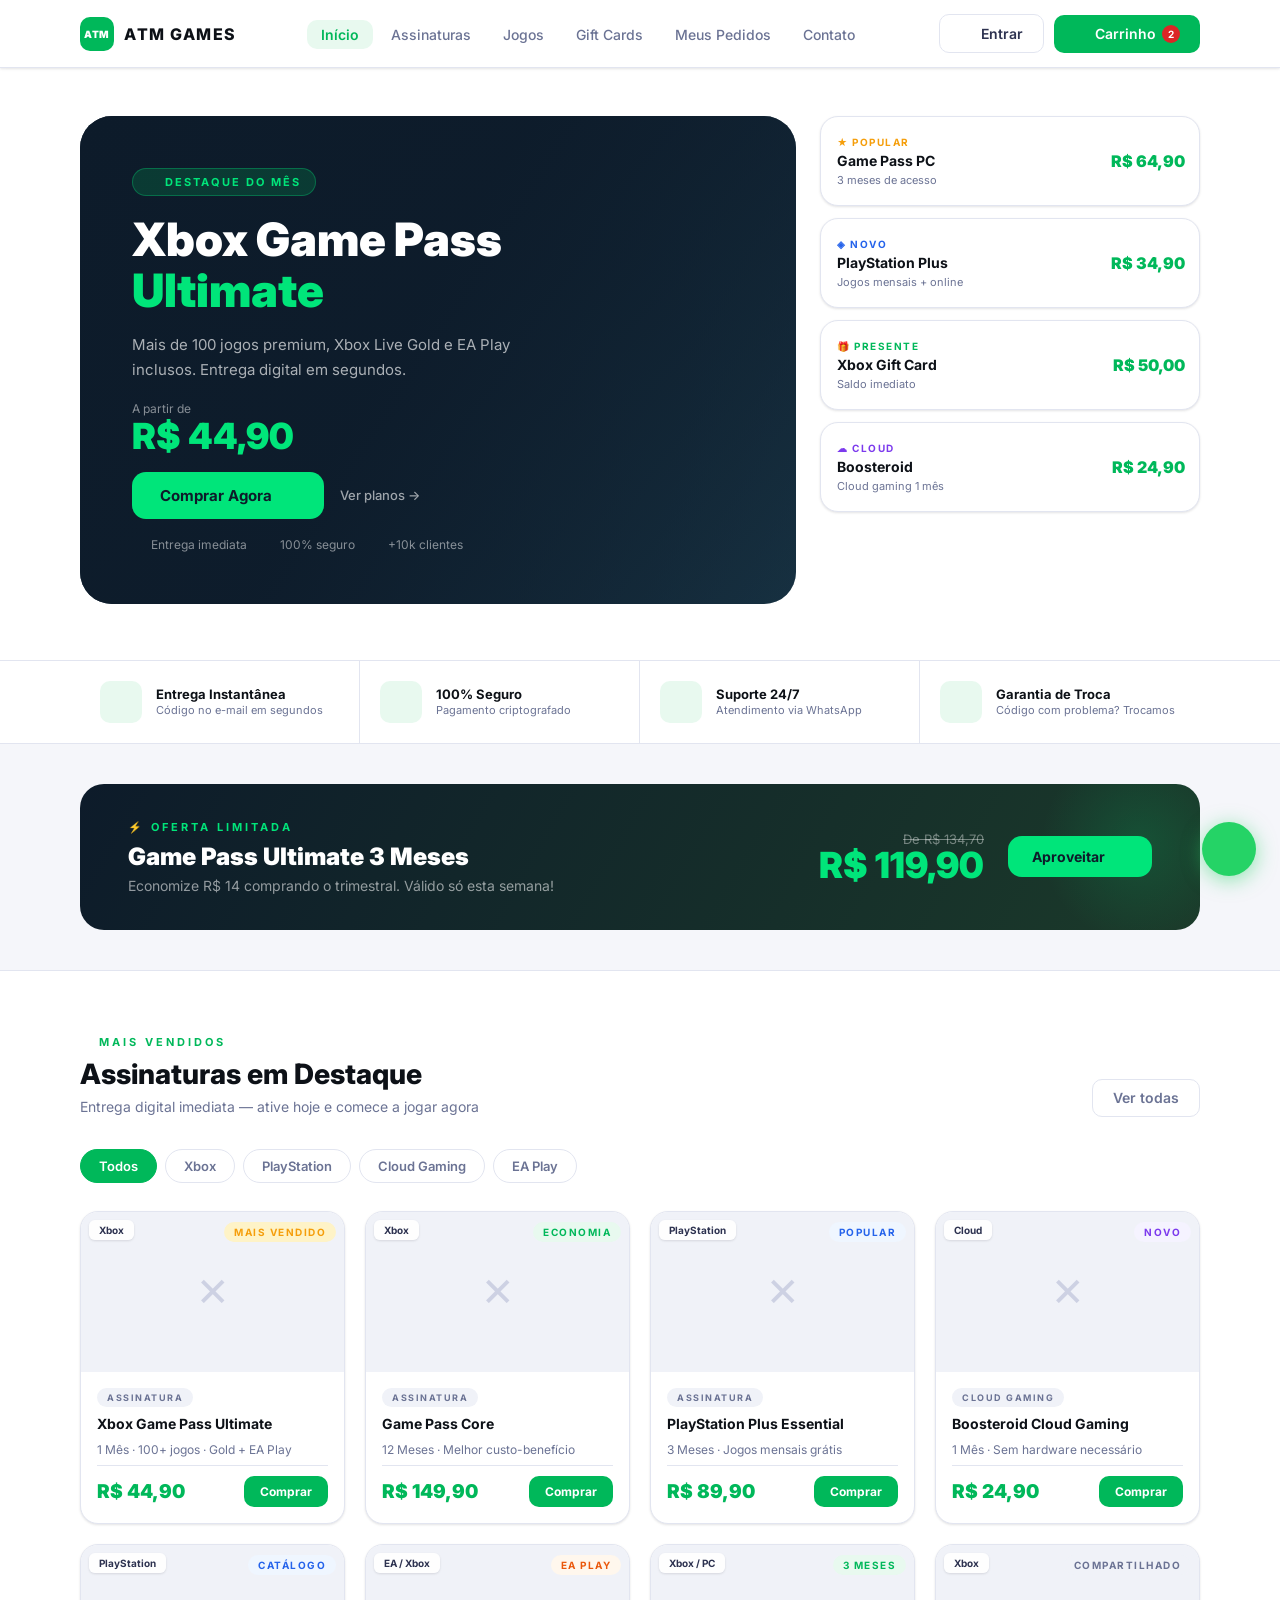
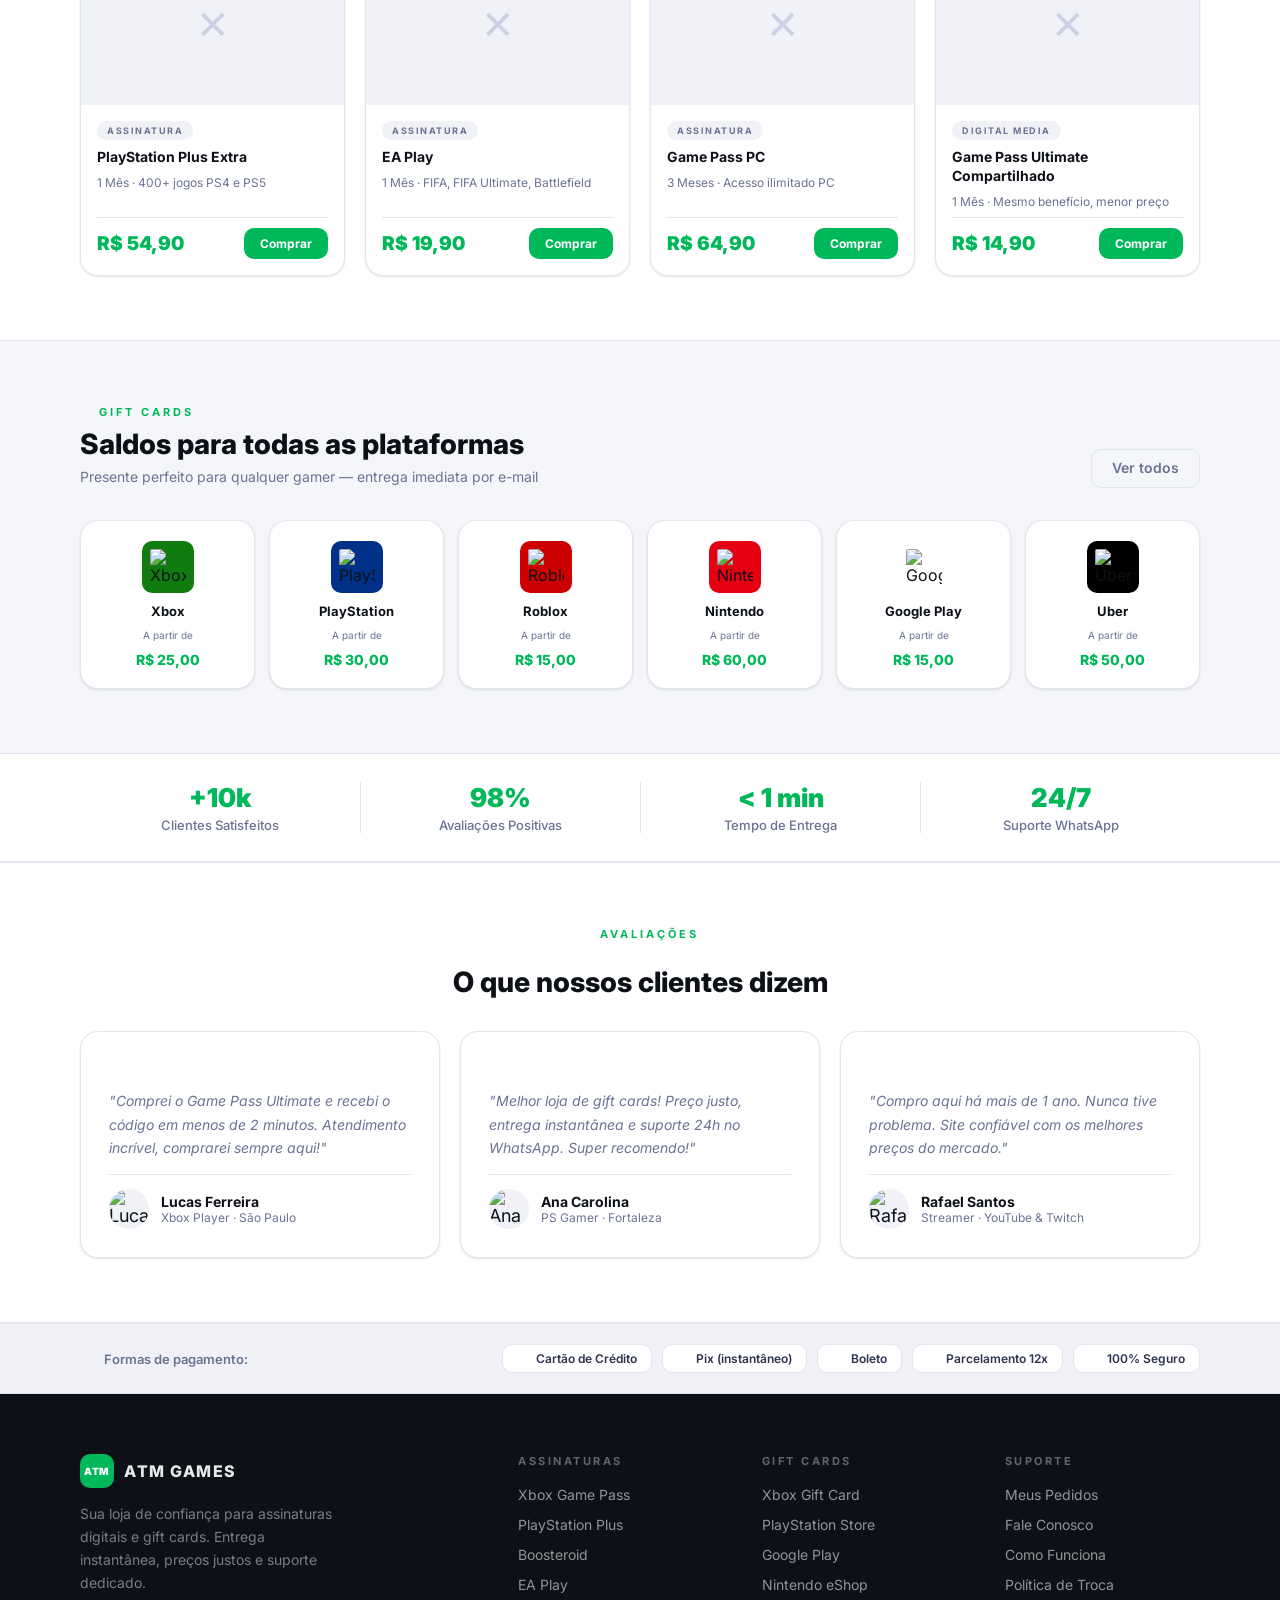
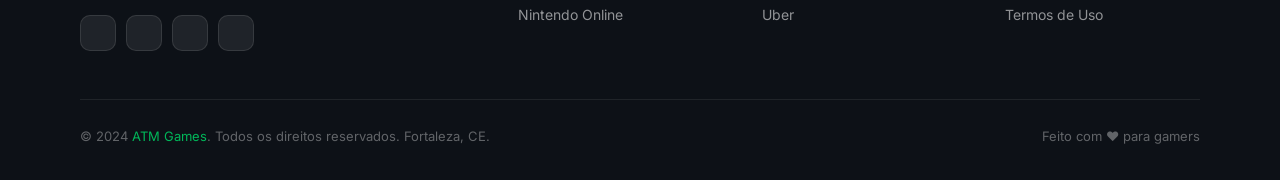
==== index.html @ 419d860f "Fix: corrige proporção dos 4 side-cards no hero (Game Pass, Xbox Gift, PS Plus, Boosteroid)" ====
<!DOCTYPE html>
<html lang="pt-BR">
<head>
  <meta charset="UTF-8" />
  <meta name="viewport" content="width=device-width, initial-scale=1.0" />
  <title>ATM Games — Assinaturas e Gift Cards Digitais</title>
  <link rel="preconnect" href="https://fonts.googleapis.com" />
  <link rel="preconnect" href="https://fonts.gstatic.com" crossorigin />
  <link href="https://fonts.googleapis.com/css2?family=Inter:wght@400;500;600;700;800;900&display=swap" rel="stylesheet" />
  <link rel="stylesheet" href="shared.css" />
  <style>
    /* ── HERO ── */
    .hero {
      display: grid;
      grid-template-columns: 1fr 380px;
      gap: 24px;
      padding: 48px 80px 56px;
      background: #fff;
      border-bottom: 1px solid var(--border);
    }
    .hero-main {
      background: linear-gradient(135deg, #0D1B2A 0%, #1B3A4B 100%);
      border-radius: var(--r-2xl);
      padding: 52px;
      display: flex;
      flex-direction: column;
      gap: 20px;
      position: relative;
      overflow: hidden;
      min-height: 380px;
    }
    .hero-main-img {
      position: absolute;
      inset: 0;
      width: 100%; height: 100%;
      object-fit: cover;
      opacity: 0.35;
      mix-blend-mode: luminosity;
    }
    .hero-main-overlay {
      position: absolute;
      inset: 0;
      background: linear-gradient(120deg, rgba(13,27,42,0.92) 45%, rgba(13,27,42,0.3) 100%);
    }
    .hero-main-content { position: relative; z-index: 1; display: flex; flex-direction: column; gap: 18px; }
    .hero-badge {
      display: inline-flex; align-items: center; gap: 6px;
      padding: 6px 14px; border-radius: 100px;
      font-size: 11px; font-weight: 700; letter-spacing: 2px;
      background: rgba(0,184,90,0.2); color: #00E57A; width: fit-content;
      border: 1px solid rgba(0,229,122,0.3);
    }
    .hero-title { font-size: 46px; font-weight: 900; line-height: 1.1; color: #fff; }
    .hero-title span { color: #00E57A; }
    .hero-sub { font-size: 15px; color: rgba(255,255,255,0.65); line-height: 1.65; max-width: 440px; }
    .hero-price-block small { display: block; font-size: 12px; color: rgba(255,255,255,0.5); margin-bottom: 2px; }
    .hero-price-block strong { font-size: 36px; font-weight: 900; color: #00E57A; line-height: 1; }
    .hero-cta-row { display: flex; align-items: center; gap: 16px; }
    .hero-cta {
      display: inline-flex; align-items: center; gap: 8px;
      padding: 14px 28px; border-radius: var(--r-md);
      background: #00E57A; color: #0D1B2A; font-size: 15px; font-weight: 700;
      border: none; cursor: pointer; transition: all .2s; font-family: 'Inter',sans-serif;
    }
    .hero-cta:hover { background: #00ffaa; transform: translateY(-1px); box-shadow: 0 8px 24px rgba(0,229,122,0.4); }
    .hero-trust { display: flex; align-items: center; gap: 14px; }
    .hero-trust-item { display: flex; align-items: center; gap: 6px; font-size: 12px; color: rgba(255,255,255,.5); }
    .hero-trust-item svg { color: rgba(255,255,255,.4); }

    /* ── HERO SIDE ── */
    .hero-side { display: flex; flex-direction: column; gap: 12px; justify-content: flex-start; align-self: start; }
    .side-card {
      background: var(--surface);
      border: 1px solid var(--border);
      border-radius: var(--r-lg);
      padding: 0;
      overflow: hidden;
      display: flex;
      transition: all .22s;
      cursor: pointer;
      box-shadow: var(--shadow-sm);
      height: 80px;
    }
    .side-card:hover { border-color: var(--green); box-shadow: var(--shadow-md); transform: translateX(3px); }
    .side-card-img { width: 80px; height: 80px; object-fit: cover; flex-shrink: 0; }
    .side-card-body { padding: 14px 16px; display: flex; flex-direction: column; justify-content: center; gap: 4px; flex: 1; }
    .side-card-tag { font-size: 10px; font-weight: 700; letter-spacing: 1.5px; }
    .side-card-name { font-size: 14px; font-weight: 700; color: var(--ink); }
    .side-card-sub { font-size: 11px; color: var(--muted); }
    .side-card-price { font-size: 16px; font-weight: 900; color: var(--green); padding: 14px; display: flex; align-items: center; }

    /* ── SECTION DIVIDER ── */
    .section-divider {
      height: 1px; background: var(--border); margin: 0 80px;
    }

    /* ── FEATURES STRIP ── */
    .features-strip {
      background: var(--surface);
      border-bottom: 1px solid var(--border);
      padding: 0 80px;
      display: grid;
      grid-template-columns: repeat(4, 1fr);
    }
    .feature-item {
      display: flex; align-items: center; gap: 14px;
      padding: 20px 20px;
      border-right: 1px solid var(--border);
    }
    .feature-item:last-child { border-right: none; }
    .feature-icon-box {
      width: 42px; height: 42px; border-radius: var(--r-sm);
      background: var(--green-light); display: flex; align-items: center; justify-content: center;
      color: var(--green); flex-shrink: 0;
    }
    .feature-label { font-size: 13px; font-weight: 700; color: var(--ink); }
    .feature-sub { font-size: 11px; color: var(--muted); margin-top: 1px; }

    /* ── PROMO BANNER ── */
    .promo-banner {
      margin: 0 80px;
      border-radius: var(--r-xl);
      background: linear-gradient(120deg, #0D1B2A 0%, #1B3A2A 100%);
      padding: 36px 48px;
      display: flex; align-items: center; justify-content: space-between; gap: 32px;
      overflow: hidden; position: relative;
    }
    .promo-banner::before {
      content: ''; position: absolute; right: -40px; top: -40px;
      width: 200px; height: 200px; border-radius: 50%;
      background: radial-gradient(circle, rgba(0,229,122,0.15), transparent 70%);
    }
    .promo-content { position: relative; }
    .promo-tag { font-size: 11px; font-weight: 700; letter-spacing: 3px; color: #00E57A; margin-bottom: 8px; }
    .promo-title { font-size: 24px; font-weight: 900; color: #fff; margin-bottom: 6px; }
    .promo-sub { font-size: 14px; color: rgba(255,255,255,.55); }
    .promo-cta {
      display: inline-flex; align-items: center; gap: 8px;
      padding: 12px 24px; background: #00E57A; color: #0D1B2A;
      border-radius: var(--r-md); font-size: 14px; font-weight: 700;
      border: none; cursor: pointer; transition: all .2s; white-space: nowrap;
      font-family: 'Inter', sans-serif; position: relative;
    }
    .promo-cta:hover { background: #00ffaa; transform: translateY(-1px); }

    /* ── TESTIMONIALS ── */
    .testimonials-grid { display: grid; grid-template-columns: repeat(3, 1fr); gap: 20px; }
    .testimonial-card {
      background: var(--surface); border: 1px solid var(--border); border-radius: var(--r-lg);
      padding: 28px; box-shadow: var(--shadow-sm); display: flex; flex-direction: column; gap: 14px;
    }
    .testimonial-stars { display: flex; gap: 3px; color: var(--yellow); }
    .testimonial-text { font-size: 14px; color: var(--muted); line-height: 1.7; font-style: italic; flex: 1; }
    .testimonial-author { display: flex; align-items: center; gap: 12px; padding-top: 14px; border-top: 1px solid var(--border); }
    .author-avatar { width: 40px; height: 40px; border-radius: 50%; object-fit: cover; flex-shrink: 0; background: var(--surface-2); display:flex;align-items:center;justify-content:center;font-size:18px; }
    .author-name { font-size: 14px; font-weight: 700; color: var(--ink); }
    .author-role { font-size: 12px; color: var(--muted); }

    /* ── GIFT GRID ── */
    .gift-grid { display: grid; grid-template-columns: repeat(6, 1fr); gap: 14px; }
    .gift-card {
      background: var(--surface); border: 1px solid var(--border); border-radius: var(--r-lg);
      padding: 20px 12px; display: flex; flex-direction: column; align-items: center; gap: 10px;
      cursor: pointer; transition: all .22s; text-align: center; box-shadow: var(--shadow-sm);
    }
    .gift-card:hover { border-color: var(--green); transform: translateY(-3px); box-shadow: var(--shadow-md); }
    .gift-icon { width: 52px; height: 52px; border-radius: var(--r-md); object-fit: cover; }
    .gift-name { font-size: 13px; font-weight: 700; color: var(--ink); }
    .gift-from { font-size: 10px; color: var(--muted); }
    .gift-price { font-size: 14px; font-weight: 800; color: var(--green); }

    /* ── PAYMENT BAR ── */
    .payment-bar {
      background: var(--surface-2); border-top: 1px solid var(--border); border-bottom: 1px solid var(--border);
      padding: 20px 80px; display: flex; align-items: center; justify-content: space-between; gap: 24px;
    }
    .payment-label { font-size: 13px; font-weight: 600; color: var(--muted); white-space: nowrap; display:flex;align-items:center;gap:8px; }
    .payment-icons { display: flex; align-items: center; gap: 10px; flex-wrap: wrap; }
    .payment-chip {
      display: flex; align-items: center; gap: 6px;
      padding: 6px 14px; background: var(--surface); border: 1px solid var(--border);
      border-radius: var(--r-sm); font-size: 12px; font-weight: 600; color: var(--ink-2);
    }

    /* Promo section wrapper */
    .promo-section { padding: 40px 0; }

    @media (max-width:1200px) {
      .hero { grid-template-columns: 1fr; padding: 40px; }
      .hero-side { flex-direction: row; flex-wrap: wrap; }
      .side-card { flex: 1 1 calc(50% - 7px); height: 80px; }
      .features-strip { padding: 0 40px; grid-template-columns: repeat(2,1fr); }
      .promo-banner { margin: 0 40px; }
      .gift-grid { grid-template-columns: repeat(3,1fr); }
      .testimonials-grid { grid-template-columns: 1fr; }
      .payment-bar { padding: 16px 40px; flex-direction: column; align-items: flex-start; }
      .promo-section { padding: 32px 0; }
    }
    @media (max-width:900px) {
      .gift-grid { grid-template-columns: repeat(3,1fr); }
    }

    @media (max-width: 900px) {
      .hero { grid-template-columns: 1fr; padding: 24px 24px 32px; gap: 16px; }
      .hero-main { min-height: 260px; padding: 32px; }
      .hero-title { font-size: 32px; }
      .hero-sub { font-size: 14px; }
      .hero-price-block strong { font-size: 28px; }
      .hero-cta { padding: 12px 22px; font-size: 14px; }
      .hero-side { flex-direction: column; }
      .features-strip { grid-template-columns: 1fr 1fr; padding: 0 24px; }
      .feature-item { padding: 16px 12px; gap: 10px; border-right: none; border-bottom: 1px solid var(--border); }
      .feature-item:nth-child(odd) { border-right: 1px solid var(--border); }
      .feature-item:nth-last-child(-n+2) { border-bottom: none; }
      .promo-banner { margin: 0 24px; padding: 24px; flex-direction: column; gap: 16px; text-align: center; }
      .promo-title { font-size: 18px; }
      .gift-grid { grid-template-columns: repeat(3, 1fr); }
      .testimonials-grid { grid-template-columns: 1fr; }
      .payment-bar { padding: 16px 24px; flex-direction: column; align-items: flex-start; gap: 12px; }
      .payment-icons { flex-wrap: wrap; gap: 8px; }
      .promo-section { padding: 24px 0; }
    }
    @media (max-width: 600px) {
      .hero { padding: 16px 16px 24px; }
      .hero-main { padding: 24px; min-height: 220px; }
      .hero-title { font-size: 26px; }
      .hero-cta-row { flex-direction: column; align-items: flex-start; gap: 10px; }
      .hero-trust { flex-wrap: wrap; gap: 8px; }
      .features-strip { grid-template-columns: 1fr 1fr; padding: 0 16px; }
      .promo-banner { margin: 0 16px; padding: 20px 16px; flex-direction: column; gap: 12px; }
      .promo-title { font-size: 16px; }
      .promo-banner > div:last-child { display: flex; align-items: center; justify-content: space-between; width: 100%; }
      .gift-grid { grid-template-columns: repeat(2, 1fr); gap: 10px; }
      .gift-card { padding: 14px 8px; }
      .gift-name { font-size: 11px; }
      .payment-bar { padding: 14px 16px; }
      .promo-section { padding: 16px 0; }
      .testimonial-card { padding: 20px; }
    }
  </style>
</head>
<body>

<!-- ── NAVBAR ── -->
<nav class="navbar">
  <a href="index.html" class="nav-logo">
    <div class="nav-logo-mark">ATM</div>
    <span class="nav-logo-text">ATM GAMES</span>
  </a>
  <ul class="nav-links">
    <li><a href="index.html" class="nav-active">Início</a></li>
    <li><a href="assinaturas.html">Assinaturas</a></li>
    <li><a href="jogos.html">Jogos</a></li>
    <li><a href="gift-cards.html">Gift Cards</a></li>
    <li><a href="meus-pedidos.html">Meus Pedidos</a></li>
    <li><a href="contato.html">Contato</a></li>
  </ul>
  <div class="nav-actions">
    <button class="btn btn-ghost" style="gap:6px;">
      <i data-lucide="user" style="width:15px;height:15px;"></i> Entrar
    </button>
    <button class="btn btn-primary" style="gap:6px;">
      <i data-lucide="shopping-cart" style="width:15px;height:15px;"></i> Carrinho
      <span class="nav-cart-count">2</span>
    </button>
  
  <button class="nav-hamburger" id="navHamburger" aria-label="Menu">
    <span></span><span></span><span></span>
  </button>
</div>

<div class="nav-mobile" id="navMobile">
  <a href="index.html" class="nav-active">Início</a>
  <a href="assinaturas.html">Assinaturas</a>
  <a href="jogos.html">Jogos</a>
  <a href="gift-cards.html">Gift Cards</a>
  <a href="meus-pedidos.html">Meus Pedidos</a>
  <a href="contato.html">Contato</a>
<div class="nav-mobile-divider"></div>
  <div class="nav-mobile-actions">
    <button class="btn btn-ghost">Entrar</button>
    <button class="btn btn-primary">🛒 Carrinho</button>
  </div>
</div>
</nav>

<!-- ── HERO ── -->
<section class="hero">
  <div class="hero-main">
    <img class="hero-main-img" src="" alt="Gaming" />
    <div class="hero-main-overlay"></div>
    <div class="hero-main-content">
      <span class="hero-badge">
        <i data-lucide="zap" style="width:12px;height:12px;"></i> DESTAQUE DO MÊS
      </span>
      <h1 class="hero-title">Xbox Game Pass<br><span>Ultimate</span></h1>
      <p class="hero-sub">Mais de 100 jogos premium, Xbox Live Gold e EA Play inclusos. Entrega digital em segundos.</p>
      <div class="hero-price-block">
        <small>A partir de</small>
        <strong>R$ 44,90</strong>
      </div>
      <div class="hero-cta-row">
        <button class="hero-cta">
          Comprar Agora <i data-lucide="arrow-right" style="width:16px;height:16px;"></i>
        </button>
        <a href="assinaturas.html" style="color:rgba(255,255,255,.6);font-size:13px;font-weight:500;">Ver planos →</a>
      </div>
      <div class="hero-trust">
        <div class="hero-trust-item">
          <i data-lucide="zap" style="width:13px;height:13px;"></i> Entrega imediata
        </div>
        <div class="hero-trust-item">
          <i data-lucide="shield-check" style="width:13px;height:13px;"></i> 100% seguro
        </div>
        <div class="hero-trust-item">
          <i data-lucide="star" style="width:13px;height:13px;"></i> +10k clientes
        </div>
      </div>
    </div>
  </div>

  <div class="hero-side">
    <a href="assinaturas.html" class="side-card">
      <img class="side-card-img" src="" alt="Game Pass PC" />
      <div class="side-card-body">
        <span class="side-card-tag" style="color:var(--yellow);">★ POPULAR</span>
        <p class="side-card-name">Game Pass PC</p>
        <p class="side-card-sub">3 meses de acesso</p>
      </div>
      <span class="side-card-price">R$ 64,90</span>
    </a>
    <a href="assinaturas.html" class="side-card">
      <img class="side-card-img" src="" alt="PlayStation Plus" />
      <div class="side-card-body">
        <span class="side-card-tag" style="color:var(--blue);">◈ NOVO</span>
        <p class="side-card-name">PlayStation Plus</p>
        <p class="side-card-sub">Jogos mensais + online</p>
      </div>
      <span class="side-card-price">R$ 34,90</span>
    </a>
    <a href="gift-cards.html" class="side-card">
      <img class="side-card-img" src="" alt="Xbox Gift Card" />
      <div class="side-card-body">
        <span class="side-card-tag" style="color:var(--green);">🎁 PRESENTE</span>
        <p class="side-card-name">Xbox Gift Card</p>
        <p class="side-card-sub">Saldo imediato</p>
      </div>
      <span class="side-card-price">R$ 50,00</span>
    </a>
    <a href="assinaturas.html" class="side-card">
      <img class="side-card-img" src="" alt="Boosteroid" />
      <div class="side-card-body">
        <span class="side-card-tag" style="color:var(--purple);">☁ CLOUD</span>
        <p class="side-card-name">Boosteroid</p>
        <p class="side-card-sub">Cloud gaming 1 mês</p>
      </div>
      <span class="side-card-price">R$ 24,90</span>
    </a>
  </div>
</section>

<!-- ── FEATURES STRIP ── -->
<div class="features-strip">
  <div class="feature-item">
    <div class="feature-icon-box"><i data-lucide="zap" style="width:20px;height:20px;"></i></div>
    <div><p class="feature-label">Entrega Instantânea</p><p class="feature-sub">Código no e-mail em segundos</p></div>
  </div>
  <div class="feature-item">
    <div class="feature-icon-box"><i data-lucide="shield-check" style="width:20px;height:20px;"></i></div>
    <div><p class="feature-label">100% Seguro</p><p class="feature-sub">Pagamento criptografado</p></div>
  </div>
  <div class="feature-item">
    <div class="feature-icon-box"><i data-lucide="headphones" style="width:20px;height:20px;"></i></div>
    <div><p class="feature-label">Suporte 24/7</p><p class="feature-sub">Atendimento via WhatsApp</p></div>
  </div>
  <div class="feature-item">
    <div class="feature-icon-box"><i data-lucide="refresh-ccw" style="width:20px;height:20px;"></i></div>
    <div><p class="feature-label">Garantia de Troca</p><p class="feature-sub">Código com problema? Trocamos</p></div>
  </div>
</div>

<!-- ── PROMO BANNER ── -->
<section class="promo-section">
  <div class="promo-banner">
    <div class="promo-content">
      <p class="promo-tag">⚡ OFERTA LIMITADA</p>
      <h2 class="promo-title">Game Pass Ultimate 3 Meses</h2>
      <p class="promo-sub">Economize R$ 14 comprando o trimestral. Válido só esta semana!</p>
    </div>
    <div style="display:flex;align-items:center;gap:24px;position:relative;">
      <div style="text-align:right;">
        <p style="font-size:13px;color:rgba(255,255,255,.4);text-decoration:line-through;">De R$ 134,70</p>
        <p style="font-size:36px;font-weight:900;color:#00E57A;line-height:1;">R$ 119,90</p>
      </div>
      <button class="promo-cta">
        Aproveitar <i data-lucide="arrow-right" style="width:15px;height:15px;"></i>
      </button>
    </div>
  </div>
</section>

<!-- ── ASSINATURAS ── -->
<section class="section section-alt" id="assinaturas">
  <div class="section-header">
    <div>
      <p class="section-eyebrow"><i data-lucide="flame" style="width:13px;height:13px;"></i> MAIS VENDIDOS</p>
      <h2 class="section-title">Assinaturas em Destaque</h2>
      <p class="section-sub">Entrega digital imediata — ative hoje e comece a jogar agora</p>
    </div>
    <a href="assinaturas.html"><button class="btn-outline">Ver todas <i data-lucide="arrow-right" style="width:13px;height:13px;vertical-align:middle;"></i></button></a>
  </div>

  <div class="filter-pills">
    <button class="pill pill-active">Todos</button>
    <button class="pill pill-inactive">Xbox</button>
    <button class="pill pill-inactive">PlayStation</button>
    <button class="pill pill-inactive">Cloud Gaming</button>
    <button class="pill pill-inactive">EA Play</button>
  </div>

  <div class="product-grid">
    <div class="product-card">
      <div class="product-image">
        <img src="" alt="Xbox Game Pass Ultimate" />
        <span class="product-platform-badge">Xbox</span>
        <span class="product-tag-top"><span class="badge badge-yellow">MAIS VENDIDO</span></span>
      </div>
      <div class="product-body">
        <span class="badge badge-gray" style="font-size:9px;">ASSINATURA</span>
        <p class="product-name">Xbox Game Pass Ultimate</p>
        <p class="product-sub">1 Mês · 100+ jogos · Gold + EA Play</p>
        <div class="product-buy-row">
          <span class="product-price">R$ 44,90</span>
          <button class="buy-btn">Comprar</button>
        </div>
      </div>
    </div>

    <div class="product-card">
      <div class="product-image">
        <img src="" alt="Game Pass Core" />
        <span class="product-platform-badge">Xbox</span>
        <span class="product-tag-top"><span class="badge badge-green">ECONOMIA</span></span>
      </div>
      <div class="product-body">
        <span class="badge badge-gray" style="font-size:9px;">ASSINATURA</span>
        <p class="product-name">Game Pass Core</p>
        <p class="product-sub">12 Meses · Melhor custo-benefício</p>
        <div class="product-buy-row">
          <span class="product-price">R$ 149,90</span>
          <button class="buy-btn">Comprar</button>
        </div>
      </div>
    </div>

    <div class="product-card">
      <div class="product-image">
        <img src="" alt="PlayStation Plus Essential" />
        <span class="product-platform-badge">PlayStation</span>
        <span class="product-tag-top"><span class="badge badge-blue">POPULAR</span></span>
      </div>
      <div class="product-body">
        <span class="badge badge-gray" style="font-size:9px;">ASSINATURA</span>
        <p class="product-name">PlayStation Plus Essential</p>
        <p class="product-sub">3 Meses · Jogos mensais grátis</p>
        <div class="product-buy-row">
          <span class="product-price">R$ 89,90</span>
          <button class="buy-btn">Comprar</button>
        </div>
      </div>
    </div>

    <div class="product-card">
      <div class="product-image">
        <img src="" alt="Boosteroid" />
        <span class="product-platform-badge">Cloud</span>
        <span class="product-tag-top"><span class="badge badge-purple">NOVO</span></span>
      </div>
      <div class="product-body">
        <span class="badge badge-gray" style="font-size:9px;">CLOUD GAMING</span>
        <p class="product-name">Boosteroid Cloud Gaming</p>
        <p class="product-sub">1 Mês · Sem hardware necessário</p>
        <div class="product-buy-row">
          <span class="product-price">R$ 24,90</span>
          <button class="buy-btn">Comprar</button>
        </div>
      </div>
    </div>

    <div class="product-card">
      <div class="product-image">
        <img src="" alt="PlayStation Plus Extra" />
        <span class="product-platform-badge">PlayStation</span>
        <span class="product-tag-top"><span class="badge badge-blue">CATÁLOGO</span></span>
      </div>
      <div class="product-body">
        <span class="badge badge-gray" style="font-size:9px;">ASSINATURA</span>
        <p class="product-name">PlayStation Plus Extra</p>
        <p class="product-sub">1 Mês · 400+ jogos PS4 e PS5</p>
        <div class="product-buy-row">
          <span class="product-price">R$ 54,90</span>
          <button class="buy-btn">Comprar</button>
        </div>
      </div>
    </div>

    <div class="product-card">
      <div class="product-image">
        <img src="" alt="EA Play" />
        <span class="product-platform-badge">EA / Xbox</span>
        <span class="product-tag-top"><span class="badge badge-orange">EA PLAY</span></span>
      </div>
      <div class="product-body">
        <span class="badge badge-gray" style="font-size:9px;">ASSINATURA</span>
        <p class="product-name">EA Play</p>
        <p class="product-sub">1 Mês · FIFA, FIFA Ultimate, Battlefield</p>
        <div class="product-buy-row">
          <span class="product-price">R$ 19,90</span>
          <button class="buy-btn">Comprar</button>
        </div>
      </div>
    </div>

    <div class="product-card">
      <div class="product-image">
        <img src="" alt="Game Pass PC 3 Meses" />
        <span class="product-platform-badge">Xbox / PC</span>
        <span class="product-tag-top"><span class="badge badge-green">3 MESES</span></span>
      </div>
      <div class="product-body">
        <span class="badge badge-gray" style="font-size:9px;">ASSINATURA</span>
        <p class="product-name">Game Pass PC</p>
        <p class="product-sub">3 Meses · Acesso ilimitado PC</p>
        <div class="product-buy-row">
          <span class="product-price">R$ 64,90</span>
          <button class="buy-btn">Comprar</button>
        </div>
      </div>
    </div>

    <div class="product-card">
      <div class="product-image">
        <img src="" alt="Game Pass Compartilhado" />
        <span class="product-platform-badge">Xbox</span>
        <span class="product-tag-top"><span class="badge badge-gray">COMPARTILHADO</span></span>
      </div>
      <div class="product-body">
        <span class="badge badge-gray" style="font-size:9px;">DIGITAL MEDIA</span>
        <p class="product-name">Game Pass Ultimate Compartilhado</p>
        <p class="product-sub">1 Mês · Mesmo benefício, menor preço</p>
        <div class="product-buy-row">
          <span class="product-price">R$ 14,90</span>
          <button class="buy-btn">Comprar</button>
        </div>
      </div>
    </div>
  </div>
</section>

<!-- ── GIFT CARDS ── -->
<section class="section" id="gift-cards">
  <div class="section-header">
    <div>
      <p class="section-eyebrow"><i data-lucide="gift" style="width:13px;height:13px;"></i> GIFT CARDS</p>
      <h2 class="section-title">Saldos para todas as plataformas</h2>
      <p class="section-sub">Presente perfeito para qualquer gamer — entrega imediata por e-mail</p>
    </div>
    <a href="gift-cards.html"><button class="btn-outline">Ver todos <i data-lucide="arrow-right" style="width:13px;height:13px;vertical-align:middle;"></i></button></a>
  </div>

  <div class="gift-grid">
    <a href="gift-cards.html" class="gift-card">
      <img class="gift-icon" src="" alt="Xbox" style="background:#107c10;padding:8px;border-radius:10px;" />
      <span class="gift-name">Xbox</span>
      <span class="gift-from">A partir de</span>
      <span class="gift-price">R$ 25,00</span>
    </a>
    <a href="gift-cards.html" class="gift-card">
      <img class="gift-icon" src="" alt="PlayStation" style="background:#003087;padding:8px;border-radius:10px;" />
      <span class="gift-name">PlayStation</span>
      <span class="gift-from">A partir de</span>
      <span class="gift-price">R$ 30,00</span>
    </a>
    <a href="gift-cards.html" class="gift-card">
      <img class="gift-icon" src="" alt="Roblox" style="background:#cc0000;padding:8px;border-radius:10px;" />
      <span class="gift-name">Roblox</span>
      <span class="gift-from">A partir de</span>
      <span class="gift-price">R$ 15,00</span>
    </a>
    <a href="gift-cards.html" class="gift-card">
      <img class="gift-icon" src="" alt="Nintendo" style="background:#e60012;padding:8px;border-radius:10px;" />
      <span class="gift-name">Nintendo</span>
      <span class="gift-from">A partir de</span>
      <span class="gift-price">R$ 60,00</span>
    </a>
    <a href="gift-cards.html" class="gift-card">
      <img class="gift-icon" src="" alt="Google Play" style="background:#fff;padding:8px;border-radius:10px;" />
      <span class="gift-name">Google Play</span>
      <span class="gift-from">A partir de</span>
      <span class="gift-price">R$ 15,00</span>
    </a>
    <a href="gift-cards.html" class="gift-card">
      <img class="gift-icon" src="" alt="Uber" style="background:#000;padding:8px;border-radius:10px;" />
      <span class="gift-name">Uber</span>
      <span class="gift-from">A partir de</span>
      <span class="gift-price">R$ 50,00</span>
    </a>
  </div>
</section>

<!-- ── STATS ── -->
<div class="stats-bar">
  <div class="stat-item">
    <span class="stat-value">+10k</span>
    <span class="stat-label">Clientes Satisfeitos</span>
  </div>
  <div class="stat-item">
    <span class="stat-value">98%</span>
    <span class="stat-label">Avaliações Positivas</span>
  </div>
  <div class="stat-item">
    <span class="stat-value">&lt; 1 min</span>
    <span class="stat-label">Tempo de Entrega</span>
  </div>
  <div class="stat-item">
    <span class="stat-value">24/7</span>
    <span class="stat-label">Suporte WhatsApp</span>
  </div>
</div>

<!-- ── DEPOIMENTOS ── -->
<section class="section section-alt">
  <div class="section-header" style="justify-content:center;flex-direction:column;align-items:center;text-align:center;">
    <p class="section-eyebrow"><i data-lucide="star" style="width:13px;height:13px;"></i> AVALIAÇÕES</p>
    <h2 class="section-title">O que nossos clientes dizem</h2>
  </div>
  <div class="testimonials-grid">
    <div class="testimonial-card">
      <div class="testimonial-stars">
        <i data-lucide="star" style="width:15px;height:15px;fill:currentColor;"></i>
        <i data-lucide="star" style="width:15px;height:15px;fill:currentColor;"></i>
        <i data-lucide="star" style="width:15px;height:15px;fill:currentColor;"></i>
        <i data-lucide="star" style="width:15px;height:15px;fill:currentColor;"></i>
        <i data-lucide="star" style="width:15px;height:15px;fill:currentColor;"></i>
      </div>
      <p class="testimonial-text">"Comprei o Game Pass Ultimate e recebi o código em menos de 2 minutos. Atendimento incrível, comprarei sempre aqui!"</p>
      <div class="testimonial-author">
        <img class="author-avatar" src="" alt="Lucas" />
        <div><p class="author-name">Lucas Ferreira</p><p class="author-role">Xbox Player · São Paulo</p></div>
      </div>
    </div>
    <div class="testimonial-card">
      <div class="testimonial-stars">
        <i data-lucide="star" style="width:15px;height:15px;fill:currentColor;"></i>
        <i data-lucide="star" style="width:15px;height:15px;fill:currentColor;"></i>
        <i data-lucide="star" style="width:15px;height:15px;fill:currentColor;"></i>
        <i data-lucide="star" style="width:15px;height:15px;fill:currentColor;"></i>
        <i data-lucide="star" style="width:15px;height:15px;fill:currentColor;"></i>
      </div>
      <p class="testimonial-text">"Melhor loja de gift cards! Preço justo, entrega instantânea e suporte 24h no WhatsApp. Super recomendo!"</p>
      <div class="testimonial-author">
        <img class="author-avatar" src="" alt="Ana" />
        <div><p class="author-name">Ana Carolina</p><p class="author-role">PS Gamer · Fortaleza</p></div>
      </div>
    </div>
    <div class="testimonial-card">
      <div class="testimonial-stars">
        <i data-lucide="star" style="width:15px;height:15px;fill:currentColor;"></i>
        <i data-lucide="star" style="width:15px;height:15px;fill:currentColor;"></i>
        <i data-lucide="star" style="width:15px;height:15px;fill:currentColor;"></i>
        <i data-lucide="star" style="width:15px;height:15px;fill:currentColor;"></i>
        <i data-lucide="star" style="width:15px;height:15px;fill:currentColor;"></i>
      </div>
      <p class="testimonial-text">"Compro aqui há mais de 1 ano. Nunca tive problema. Site confiável com os melhores preços do mercado."</p>
      <div class="testimonial-author">
        <img class="author-avatar" src="" alt="Rafael" />
        <div><p class="author-name">Rafael Santos</p><p class="author-role">Streamer · YouTube & Twitch</p></div>
      </div>
    </div>
  </div>
</section>

<!-- ── PAYMENT ── -->
<div class="payment-bar">
  <span class="payment-label">
    <i data-lucide="credit-card" style="width:16px;height:16px;"></i> Formas de pagamento:
  </span>
  <div class="payment-icons">
    <span class="payment-chip"><i data-lucide="credit-card" style="width:13px;height:13px;"></i> Cartão de Crédito</span>
    <span class="payment-chip"><i data-lucide="zap" style="width:13px;height:13px;"></i> Pix (instantâneo)</span>
    <span class="payment-chip"><i data-lucide="file-text" style="width:13px;height:13px;"></i> Boleto</span>
    <span class="payment-chip"><i data-lucide="layers" style="width:13px;height:13px;"></i> Parcelamento 12x</span>
    <span class="payment-chip"><i data-lucide="lock" style="width:13px;height:13px;"></i> 100% Seguro</span>
  </div>
</div>

<!-- ── FOOTER ── -->
<footer class="footer">
  <div class="footer-grid">
    <div>
      <div class="nav-logo">
        <div class="nav-logo-mark footer-logo-mark">ATM</div>
        <span class="nav-logo-text footer-logo-text">ATM GAMES</span>
      </div>
      <p class="footer-brand-text">Sua loja de confiança para assinaturas digitais e gift cards. Entrega instantânea, preços justos e suporte dedicado.</p>
      <div class="footer-social">
        <a href="#" class="social-btn"><i data-lucide="instagram" style="width:16px;height:16px;"></i></a>
        <a href="#" class="social-btn"><i data-lucide="youtube" style="width:16px;height:16px;"></i></a>
        <a href="#" class="social-btn"><i data-lucide="facebook" style="width:16px;height:16px;"></i></a>
        <a href="#" class="social-btn"><i data-lucide="music" style="width:16px;height:16px;"></i></a>
      </div>
    </div>
    <div>
      <p class="footer-col-title">Assinaturas</p>
      <ul class="footer-links">
        <li><a href="assinaturas.html">Xbox Game Pass</a></li>
        <li><a href="assinaturas.html">PlayStation Plus</a></li>
        <li><a href="assinaturas.html">Boosteroid</a></li>
        <li><a href="assinaturas.html">EA Play</a></li>
        <li><a href="assinaturas.html">Nintendo Online</a></li>
      </ul>
    </div>
    <div>
      <p class="footer-col-title">Gift Cards</p>
      <ul class="footer-links">
        <li><a href="gift-cards.html">Xbox Gift Card</a></li>
        <li><a href="gift-cards.html">PlayStation Store</a></li>
        <li><a href="gift-cards.html">Google Play</a></li>
        <li><a href="gift-cards.html">Nintendo eShop</a></li>
        <li><a href="gift-cards.html">Uber</a></li>
      </ul>
    </div>
    <div>
      <p class="footer-col-title">Suporte</p>
      <ul class="footer-links">
        <li><a href="meus-pedidos.html">Meus Pedidos</a></li>
        <li><a href="contato.html">Fale Conosco</a></li>
        <li><a href="contato.html">Como Funciona</a></li>
        <li><a href="contato.html">Política de Troca</a></li>
        <li><a href="contato.html">Termos de Uso</a></li>
      </ul>
    </div>
  </div>
  <div class="footer-bottom">
    <p class="footer-bottom-text">© 2024 <span>ATM Games</span>. Todos os direitos reservados. Fortaleza, CE.</p>
    <p class="footer-bottom-text">Feito com ❤️ para gamers</p>
  </div>
</footer>

<!-- WhatsApp FAB -->
<a href="#" class="whatsapp-fab" title="Falar no WhatsApp">
  <i data-lucide="message-circle" style="width:26px;height:26px;"></i>
</a>

<script src=""></script>
<script>
  lucide.createIcons();
  document.querySelectorAll('.pill').forEach(pill => {
    pill.addEventListener('click', () => {
      document.querySelectorAll('.pill').forEach(p => p.className = 'pill pill-inactive');
      pill.className = 'pill pill-active';
    });
  });
</script>

<script>
(function() {
  var btn = document.getElementById('navHamburger');
  var menu = document.getElementById('navMobile');
  if (!btn || !menu) return;
  btn.addEventListener('click', function() {
    btn.classList.toggle('open');
    menu.classList.toggle('open');
    document.body.style.overflow = menu.classList.contains('open') ? 'hidden' : '';
  });
  // Close on link click
  menu.querySelectorAll('a').forEach(function(a) {
    a.addEventListener('click', function() {
      btn.classList.remove('open');
      menu.classList.remove('open');
      document.body.style.overflow = '';
    });
  });
})();
</script>
</body>
</html>
---- shared.css ----
/* ── RESET & BASE ── */
*, *::before, *::after { box-sizing: border-box; margin: 0; padding: 0; }

:root {
  --bg:        #F5F6FA;
  --bg-2:      #ECEEF5;
  --surface:   #FFFFFF;
  --surface-2: #F0F2F8;
  --border:    #E2E5F0;
  --border-2:  #CDD1E3;

  --ink:       #0D1117;
  --ink-2:     #2D3250;
  --muted:     #6B7394;
  --light:     #9AA0BE;

  --green:     #00B85A;
  --green-light: #E8F9EF;
  --green-mid:  rgba(0,184,90,0.12);

  --yellow:    #F59E0B;
  --yellow-light: #FEF3C7;
  --blue:      #2563EB;
  --blue-light: #EFF6FF;
  --purple:    #7C3AED;
  --purple-light: #F5F3FF;
  --red:       #DC2626;
  --red-light:  #FEF2F2;
  --orange:    #EA580C;
  --orange-light: #FFF7ED;

  --shadow-sm: 0 1px 3px rgba(13,17,23,0.08), 0 1px 2px rgba(13,17,23,0.04);
  --shadow-md: 0 4px 16px rgba(13,17,23,0.08), 0 2px 6px rgba(13,17,23,0.04);
  --shadow-lg: 0 12px 32px rgba(13,17,23,0.1), 0 4px 12px rgba(13,17,23,0.06);
  --shadow-xl: 0 24px 48px rgba(13,17,23,0.12), 0 8px 20px rgba(13,17,23,0.08);

  --r-xs: 6px; --r-sm: 10px; --r-md: 14px; --r-lg: 18px; --r-xl: 24px; --r-2xl: 32px;
}

html { scroll-behavior: smooth; }
body { font-family: 'Inter', sans-serif; background: var(--bg); color: var(--ink); -webkit-font-smoothing: antialiased; }
a { text-decoration: none; color: inherit; }
img { display: block; max-width: 100%; object-fit: cover; }
::-webkit-scrollbar { width: 5px; }
::-webkit-scrollbar-track { background: var(--bg-2); }
::-webkit-scrollbar-thumb { background: var(--border-2); border-radius: 4px; }

/* ── NAVBAR ── */
.navbar {
  position: sticky; top: 0; z-index: 100;
  background: rgba(255,255,255,0.92);
  backdrop-filter: blur(20px); -webkit-backdrop-filter: blur(20px);
  border-bottom: 1px solid var(--border);
  padding: 0 80px; height: 68px;
  display: flex; align-items: center; justify-content: space-between; gap: 32px;
  box-shadow: var(--shadow-sm);
}
.nav-logo { display: flex; align-items: center; gap: 10px; flex-shrink: 0; }
.nav-logo-mark {
  width: 34px; height: 34px; border-radius: var(--r-sm);
  background: var(--green); display: flex; align-items: center; justify-content: center;
  font-size: 10px; font-weight: 900; color: #fff; letter-spacing: 0.5px;
}
.nav-logo-text { font-size: 16px; font-weight: 800; letter-spacing: 1.5px; color: var(--ink); }
.nav-links { display: flex; align-items: center; gap: 4px; list-style: none; }
.nav-links a {
  font-size: 14px; font-weight: 500; color: var(--muted); transition: color .2s;
  padding: 6px 14px; border-radius: var(--r-sm);
}
.nav-links a:hover { color: var(--ink); background: var(--surface-2); }
.nav-links a.nav-active { color: var(--green); font-weight: 600; background: var(--green-light); }
.nav-actions { display: flex; align-items: center; gap: 10px; flex-shrink: 0; }
.nav-cart-count {
  display: inline-flex; align-items: center; justify-content: center;
  width: 18px; height: 18px; border-radius: 50%;
  background: var(--red); color: #fff; font-size: 10px; font-weight: 700;
}

/* ── BUTTONS ── */
.btn {
  display: inline-flex; align-items: center; gap: 8px;
  padding: 10px 20px; border-radius: var(--r-sm);
  font-size: 14px; font-weight: 600; cursor: pointer; border: none;
  transition: all .2s; font-family: 'Inter', sans-serif;
}
.btn-ghost { background: var(--surface); color: var(--ink-2); border: 1px solid var(--border); }
.btn-ghost:hover { background: var(--surface-2); border-color: var(--border-2); }
.btn-primary { background: var(--green); color: #fff; }
.btn-primary:hover { background: #009a4c; transform: translateY(-1px); box-shadow: 0 6px 20px rgba(0,184,90,0.35); }
.btn-outline {
  background: transparent; color: var(--muted); border: 1.5px solid var(--border);
  font-size: 14px; font-weight: 600; padding: 9px 20px; border-radius: var(--r-sm);
  cursor: pointer; transition: all .2s; white-space: nowrap; font-family: 'Inter',sans-serif;
}
.btn-outline:hover { border-color: var(--green); color: var(--green); }
.btn-sm { padding: 7px 14px; font-size: 13px; }

/* ── BADGES ── */
.badge {
  display: inline-flex; align-items: center; gap: 5px;
  padding: 4px 10px; border-radius: 100px;
  font-size: 10px; font-weight: 700; letter-spacing: 1.5px; width: fit-content;
}
.badge-green  { background: var(--green-light);  color: var(--green); }
.badge-yellow { background: var(--yellow-light); color: var(--yellow); }
.badge-blue   { background: var(--blue-light);   color: var(--blue); }
.badge-purple { background: var(--purple-light); color: var(--purple); }
.badge-red    { background: var(--red-light);    color: var(--red); }
.badge-orange { background: var(--orange-light); color: var(--orange); }
.badge-gray   { background: var(--surface-2);    color: var(--muted); }

/* ── PAGE BANNER ── */
.page-banner {
  padding: 52px 80px;
  background: linear-gradient(135deg, #fff 0%, var(--bg) 100%);
  border-bottom: 1px solid var(--border);
  position: relative; overflow: hidden;
}
.page-banner::after {
  content: ''; position: absolute; top: 0; right: 0; bottom: 0; width: 360px;
  background: linear-gradient(135deg, transparent, var(--green-light));
  pointer-events: none;
}
.page-banner-eyebrow { font-size: 11px; font-weight: 700; letter-spacing: 3px; color: var(--green); margin-bottom: 10px; display: flex; align-items: center; gap: 6px; }
.page-banner-title { font-size: 38px; font-weight: 900; line-height: 1.15; margin-bottom: 10px; color: var(--ink); }
.page-banner-sub { font-size: 15px; color: var(--muted); max-width: 540px; line-height: 1.65; }

/* ── SECTIONS ── */
.section { padding: 64px 80px; }
.section-alt { background: #fff; border-top: 1px solid var(--border); border-bottom: 1px solid var(--border); }
.section-header { display: flex; align-items: flex-end; justify-content: space-between; margin-bottom: 32px; gap: 16px; }
.section-eyebrow { font-size: 11px; font-weight: 700; letter-spacing: 3px; color: var(--green); margin-bottom: 8px; display: flex; align-items: center; gap: 6px; }
.section-title { font-size: 28px; font-weight: 800; color: var(--ink); }
.section-sub { font-size: 14px; color: var(--muted); margin-top: 5px; line-height: 1.55; }

/* ── FILTER PILLS ── */
.filter-pills { display: flex; gap: 8px; margin-bottom: 28px; flex-wrap: wrap; }
.pill { padding: 8px 18px; border-radius: 100px; font-size: 13px; font-weight: 600; cursor: pointer; transition: all .2s; border: 1.5px solid var(--border); font-family:'Inter',sans-serif; }
.pill-active { background: var(--green); color: #fff; border-color: var(--green); }
.pill-inactive { background: var(--surface); color: var(--muted); }
.pill-inactive:hover { border-color: var(--green); color: var(--green); }

/* ── PRODUCT CARD ── */
.product-grid { display: grid; grid-template-columns: repeat(4, 1fr); gap: 20px; }
.product-card {
  background: var(--surface); border: 1px solid var(--border); border-radius: var(--r-lg);
  overflow: hidden; transition: all .25s; cursor: pointer; display: flex; flex-direction: column;
  box-shadow: var(--shadow-sm);
}
.product-card:hover { border-color: var(--green); transform: translateY(-4px); box-shadow: var(--shadow-lg); }
.product-image {
  height: 160px; overflow: hidden; position: relative;
  display: flex; align-items: center; justify-content: center; background: var(--surface-2);
}
.product-image img { display: none; }
.product-image::after {
  content: '✕';
  font-size: 40px;
  font-weight: 300;
  color: var(--border-2);
  line-height: 1;
}
.product-platform-badge {
  position: absolute; top: 8px; left: 8px; padding: 4px 10px; border-radius: var(--r-xs);
  font-size: 10px; font-weight: 700; background: rgba(255,255,255,0.92); color: var(--ink-2);
  box-shadow: var(--shadow-sm);
}
.product-tag-top { position: absolute; top: 8px; right: 8px; }
.product-body { padding: 16px; display: flex; flex-direction: column; gap: 8px; flex: 1; }
.product-name { font-size: 14px; font-weight: 700; color: var(--ink); line-height: 1.35; }
.product-sub { font-size: 12px; color: var(--muted); }
.product-buy-row { display: flex; align-items: center; justify-content: space-between; margin-top: auto; padding-top: 10px; border-top: 1px solid var(--border); }
.product-price { font-size: 19px; font-weight: 900; color: var(--green); }
.buy-btn {
  padding: 8px 16px; background: var(--green); color: #fff; border: none;
  border-radius: var(--r-sm); font-size: 12px; font-weight: 700; cursor: pointer;
  transition: all .2s; font-family:'Inter',sans-serif;
}
.buy-btn:hover { background: #009a4c; }

/* ── STATS BAR ── */
.stats-bar {
  background: var(--surface); border-top: 1px solid var(--border); border-bottom: 1px solid var(--border);
  padding: 28px 80px; display: grid; grid-template-columns: repeat(4, 1fr);
}
.stat-item { display: flex; flex-direction: column; align-items: center; gap: 4px; padding: 0 20px; }
.stat-item + .stat-item { border-left: 1px solid var(--border); }
.stat-value { font-size: 26px; font-weight: 900; color: var(--green); }
.stat-label { font-size: 13px; color: var(--muted); font-weight: 500; }

/* ── IMAGE PLACEHOLDERS ── */
/* Esconde todas as imagens de cards e mostra ✕ */
.side-card-img { display: none; }
.side-card { min-height: 90px; }

.gc-cover img { display: none; }
.gc-cover::after {
  content: '✕';
  font-size: 48px;
  font-weight: 300;
  color: rgba(255,255,255,.3);
}

.game-img img { display: none; }
.game-img::after {
  content: '✕';
  font-size: 40px;
  font-weight: 300;
  color: var(--border-2);
}

.plan-banner img { display: none; }
.plan-banner {
  background: var(--surface-2);
  display: flex; align-items: center; justify-content: center;
}
.plan-banner::after {
  content: '✕';
  font-size: 40px;
  font-weight: 300;
  color: var(--border-2);
}

.order-img { display: none; }
.genre-card-img { display: none; }

.hero-main-img { display: none; }

/* ── FOOTER ── */
.footer { background: var(--ink); padding: 60px 80px 36px; }
.footer-grid { display: grid; grid-template-columns: 2fr 1fr 1fr 1fr; gap: 48px; margin-bottom: 48px; }
.footer-brand-text { font-size: 14px; color: rgba(255,255,255,.45); line-height: 1.65; max-width: 260px; margin-top: 14px; }
.footer-social { display: flex; gap: 10px; margin-top: 20px; }
.social-btn {
  width: 36px; height: 36px; border-radius: var(--r-sm);
  background: rgba(255,255,255,.08); border: 1px solid rgba(255,255,255,.1);
  display: flex; align-items: center; justify-content: center;
  cursor: pointer; transition: all .2s; color: rgba(255,255,255,.6);
}
.social-btn:hover { background: var(--green); border-color: var(--green); color: #fff; }
.footer-col-title { font-size: 11px; font-weight: 700; letter-spacing: 2.5px; color: rgba(255,255,255,.35); margin-bottom: 16px; text-transform: uppercase; }
.footer-links { list-style: none; display: flex; flex-direction: column; gap: 10px; }
.footer-links a { font-size: 14px; color: rgba(255,255,255,.55); transition: color .18s; }
.footer-links a:hover { color: var(--green); }
.footer-bottom { border-top: 1px solid rgba(255,255,255,.08); padding-top: 28px; display: flex; align-items: center; justify-content: space-between; }
.footer-bottom-text { font-size: 13px; color: rgba(255,255,255,.35); }
.footer-bottom-text span { color: var(--green); }
.footer-logo-mark { background: var(--green); }
.footer-logo-text { color: rgba(255,255,255,.9); }

/* ── WHATSAPP FAB ── */
.whatsapp-fab {
  position: fixed; bottom: 24px; right: 24px; width: 54px; height: 54px;
  background: #25D366; border-radius: 50%; display: flex; align-items: center;
  justify-content: center; cursor: pointer; z-index: 200; transition: transform .2s;
  box-shadow: 0 4px 20px rgba(37,211,102,.5); color: white;
}
.whatsapp-fab:hover { transform: scale(1.1); }

/* ── HAMBURGER MENU ── */
.nav-hamburger {
  display: none;
  flex-direction: column;
  gap: 5px;
  cursor: pointer;
  padding: 8px;
  border-radius: var(--r-sm);
  border: 1.5px solid var(--border);
  background: var(--surface);
  transition: all .2s;
  flex-shrink: 0;
}
.nav-hamburger:hover { border-color: var(--green); }
.nav-hamburger span {
  display: block; width: 20px; height: 2px;
  background: var(--ink); border-radius: 2px;
  transition: all .3s;
}
.nav-hamburger.open span:nth-child(1) { transform: translateY(7px) rotate(45deg); }
.nav-hamburger.open span:nth-child(2) { opacity: 0; transform: scaleX(0); }
.nav-hamburger.open span:nth-child(3) { transform: translateY(-7px) rotate(-45deg); }

/* Mobile nav drawer */
.nav-mobile {
  display: none;
  position: fixed;
  top: 68px; left: 0; right: 0; bottom: 0;
  background: rgba(255,255,255,0.98);
  backdrop-filter: blur(12px);
  z-index: 99;
  flex-direction: column;
  padding: 24px 20px;
  gap: 6px;
  overflow-y: auto;
  transform: translateX(-100%);
  transition: transform .3s ease;
  border-top: 1px solid var(--border);
}
.nav-mobile.open {
  display: flex;
  transform: translateX(0);
}
.nav-mobile a {
  display: flex; align-items: center; gap: 12px;
  padding: 14px 16px;
  border-radius: var(--r-md);
  font-size: 16px; font-weight: 600; color: var(--ink-2);
  border: 1px solid transparent;
  transition: all .18s;
}
.nav-mobile a:hover, .nav-mobile a.nav-active {
  background: var(--green-light);
  color: var(--green);
  border-color: rgba(0,184,90,.2);
}
.nav-mobile-divider { height: 1px; background: var(--border); margin: 8px 0; }
.nav-mobile-actions { display: flex; gap: 10px; padding: 16px 0 0; }
.nav-mobile-actions .btn { flex: 1; justify-content: center; }

/* ── RESPONSIVE ── */
@media (max-width: 1200px) {
  .navbar { padding: 0 40px; }
  .section { padding: 48px 40px; }
  .footer { padding: 48px 40px 32px; }
  .page-banner { padding: 40px 40px; }
  .stats-bar { padding: 20px 40px; }
  .product-grid { grid-template-columns: repeat(3, 1fr); }
  .section-divider { margin: 0 40px; }
}

@media (max-width: 900px) {
  /* Navbar */
  .nav-links { display: none; }
  .nav-actions .btn-ghost { display: none; }
  .nav-hamburger { display: flex; }

  /* Grids */
  .product-grid { grid-template-columns: repeat(2, 1fr); gap: 14px; }
  .footer-grid { grid-template-columns: 1fr 1fr; gap: 32px; }
  .stats-bar { grid-template-columns: repeat(2, 1fr); padding: 16px 24px; }
  .stat-item { padding: 12px 12px; }
  .stat-item + .stat-item { border-left: none; }
  .stats-bar .stat-item:nth-child(2n) { border-left: 1px solid var(--border); }

  /* Page banner */
  .page-banner { padding: 32px 24px; }
  .page-banner-title { font-size: 28px; }
  .page-banner-sub { font-size: 14px; }

  /* Sections */
  .section { padding: 40px 24px; }
  .section-title { font-size: 22px; }
  .section-header { flex-direction: column; align-items: flex-start; gap: 12px; }

  /* Footer */
  .footer { padding: 40px 24px 28px; }
  .footer-grid { grid-template-columns: 1fr; gap: 28px; }
  .footer-bottom { flex-direction: column; gap: 8px; text-align: center; }

  .section-divider { margin: 0 24px; }
}

@media (max-width: 600px) {
  /* Navbar */
  .navbar { padding: 0 16px; height: 60px; gap: 12px; }
  .nav-mobile { top: 60px; }
  .nav-logo-text { font-size: 14px; letter-spacing: 1px; }

  /* Grids */
  .product-grid { grid-template-columns: repeat(2, 1fr); gap: 12px; }
  .product-body { padding: 12px; }
  .product-name { font-size: 12px; }
  .product-price { font-size: 16px; }
  .product-image { height: 130px; }

  /* Stats */
  .stats-bar { grid-template-columns: 1fr 1fr; padding: 16px; gap: 0; }
  .stat-value { font-size: 22px; }
  .stat-label { font-size: 11px; }

  /* Page banner */
  .page-banner { padding: 28px 16px; }
  .page-banner-title { font-size: 24px; }
  .page-banner::after { display: none; }

  /* Section */
  .section { padding: 32px 16px; }
  .section-title { font-size: 20px; }

  /* Filter pills */
  .filter-pills { gap: 6px; }
  .pill { padding: 7px 14px; font-size: 12px; }

  /* Footer */
  .footer { padding: 32px 16px 24px; }
  .footer-grid { gap: 24px; }

  /* Whatsapp FAB */
  .whatsapp-fab { bottom: 16px; right: 16px; width: 48px; height: 48px; }

  .section-divider { margin: 0 16px; }
}

/* ── VERY SMALL PHONES (≤ 400px) ── */
@media (max-width: 400px) {
  .navbar { padding: 0 12px; gap: 8px; }
  .nav-logo-text { display: none; }
  .product-grid { grid-template-columns: 1fr 1fr; gap: 8px; }
  .product-body { padding: 10px; }
  .product-name { font-size: 11px; }
  .product-price { font-size: 14px; }
  .buy-btn { padding: 6px 10px; font-size: 11px; }
  .page-banner-title { font-size: 20px; }
  .section { padding: 24px 12px; }
  .pill { padding: 6px 10px; font-size: 11px; }
  .footer { padding: 24px 12px 20px; }
  .btn { padding: 8px 14px; font-size: 13px; }
}
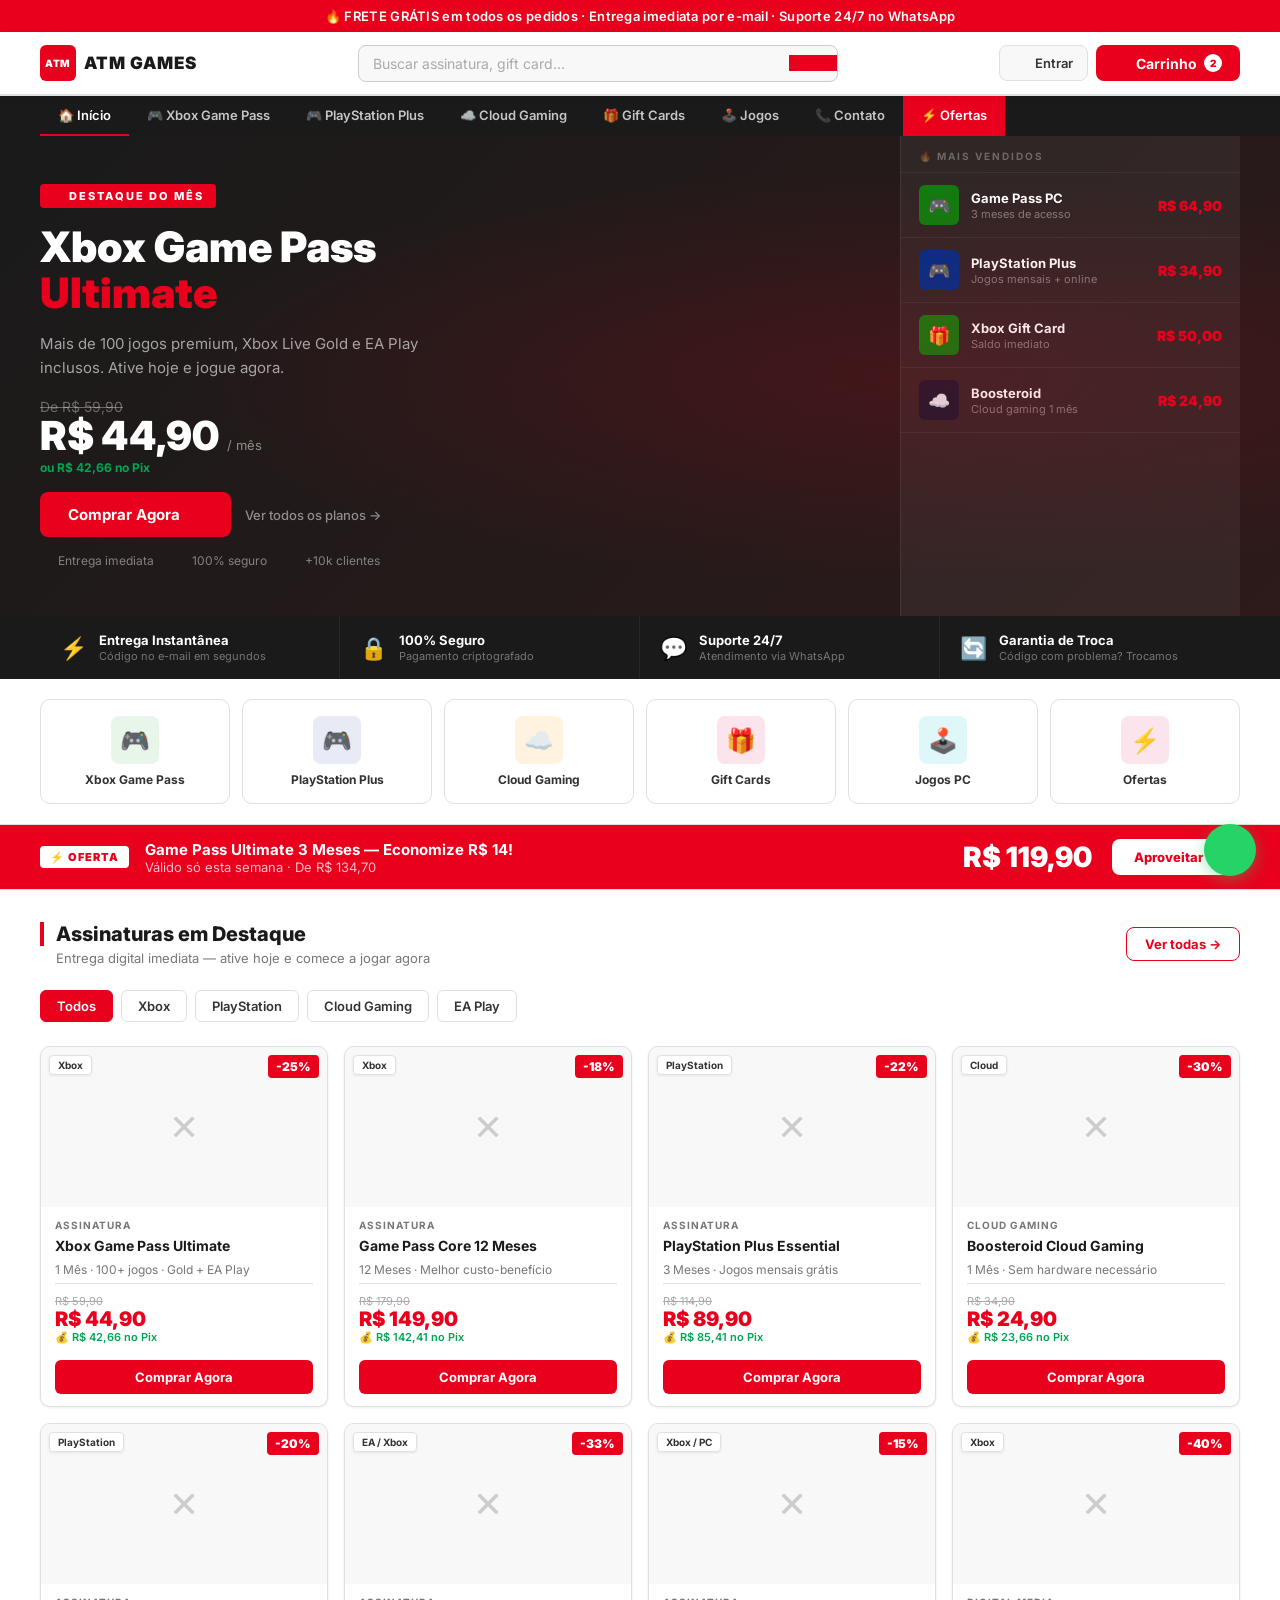
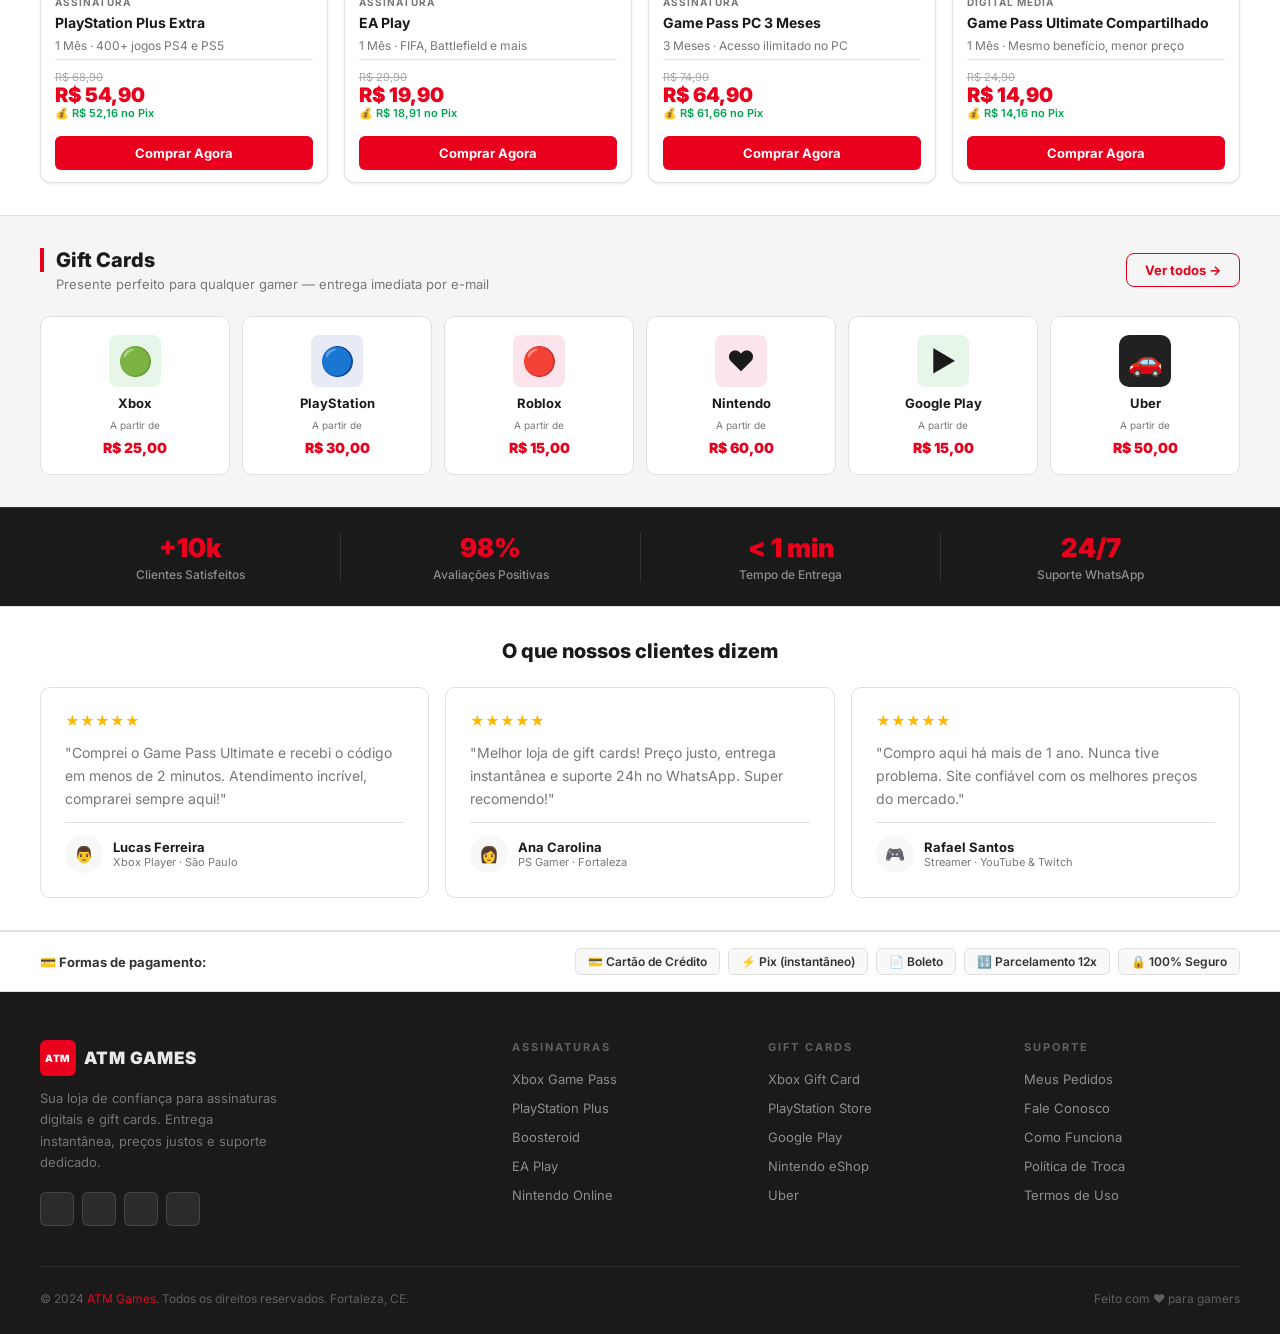
==== commit 60fd03cc: "Redesign completo: estilo Tukanoo — light theme, vermelho, cards com desconto, category bar, trust b" ====
--- a/index.html
+++ b/index.html
@@ -9,237 +9,243 @@
   <link href="https://fonts.googleapis.com/css2?family=Inter:wght@400;500;600;700;800;900&display=swap" rel="stylesheet" />
   <link rel="stylesheet" href="shared.css" />
   <style>
-    /* ── HERO ── */
-    .hero {
+
+    /* ── HERO BANNER ── */
+    .hero-banner {
+      background: linear-gradient(135deg, #1a1a1a 0%, #2d1a1a 100%);
+      padding: 0 40px;
       display: grid;
-      grid-template-columns: 1fr 380px;
-      gap: 24px;
-      padding: 48px 80px 56px;
+      grid-template-columns: 1fr 340px;
+      gap: 0;
+      min-height: 300px;
+      position: relative;
+      overflow: hidden;
+      align-items: center;
+    }
+    .hero-banner::before {
+      content: '';
+      position: absolute; inset: 0;
+      background: radial-gradient(ellipse at 70% 50%, rgba(232,0,28,0.15), transparent 60%);
+      pointer-events: none;
+    }
+    .hero-content {
+      padding: 48px 0;
+      position: relative; z-index: 1;
+      display: flex; flex-direction: column; gap: 16px;
+    }
+    .hero-tag {
+      display: inline-flex; align-items: center; gap: 6px;
+      background: var(--red); color: #fff;
+      font-size: 11px; font-weight: 800; letter-spacing: 2px;
+      padding: 5px 12px; border-radius: var(--r-xs); width: fit-content;
+    }
+    .hero-title { font-size: 42px; font-weight: 900; color: #fff; line-height: 1.1; }
+    .hero-title span { color: var(--red); }
+    .hero-sub { font-size: 15px; color: rgba(255,255,255,0.6); line-height: 1.6; max-width: 400px; }
+    .hero-price-block { display: flex; align-items: baseline; gap: 12px; }
+    .hero-old-price { font-size: 14px; color: rgba(255,255,255,.35); text-decoration: line-through; }
+    .hero-price { font-size: 40px; font-weight: 900; color: #fff; line-height: 1; }
+    .hero-price-sub { font-size: 13px; color: rgba(255,255,255,.5); }
+    .hero-actions { display: flex; align-items: center; gap: 14px; flex-wrap: wrap; }
+    .hero-btn {
+      display: inline-flex; align-items: center; gap: 8px;
+      padding: 13px 28px; background: var(--red); color: #fff;
+      border: none; border-radius: var(--r-md); font-size: 15px; font-weight: 700;
+      cursor: pointer; transition: all .2s; font-family: 'Inter',sans-serif;
+    }
+    .hero-btn:hover { background: #c40018; transform: translateY(-1px); }
+    .hero-link { font-size: 13px; color: rgba(255,255,255,.5); font-weight: 500; transition: color .2s; }
+    .hero-link:hover { color: #fff; }
+    .hero-trust { display: flex; gap: 20px; flex-wrap: wrap; }
+    .hero-trust-item { display: flex; align-items: center; gap: 6px; font-size: 12px; color: rgba(255,255,255,.45); }
+
+    /* Hero side products */
+    .hero-side {
+      display: flex; flex-direction: column;
+      background: rgba(255,255,255,0.05);
+      border-left: 1px solid rgba(255,255,255,0.08);
+      height: 100%; min-height: 300px;
+    }
+    .hero-side-title {
+      font-size: 10px; font-weight: 700; letter-spacing: 2px; color: rgba(255,255,255,.3);
+      padding: 14px 18px 10px; text-transform: uppercase; border-bottom: 1px solid rgba(255,255,255,0.06);
+    }
+    .hero-side-card {
+      display: flex; align-items: center; gap: 12px;
+      padding: 12px 18px; border-bottom: 1px solid rgba(255,255,255,0.06);
+      cursor: pointer; transition: background .15s;
+    }
+    .hero-side-card:hover { background: rgba(255,255,255,0.06); }
+    .hero-side-icon {
+      width: 40px; height: 40px; border-radius: var(--r-sm); flex-shrink: 0;
+      display: flex; align-items: center; justify-content: center;
+      font-size: 18px;
+    }
+    .hero-side-info { flex: 1; min-width: 0; }
+    .hero-side-name { font-size: 13px; font-weight: 700; color: #fff; white-space: nowrap; overflow: hidden; text-overflow: ellipsis; }
+    .hero-side-sub { font-size: 11px; color: rgba(255,255,255,.4); margin-top: 1px; }
+    .hero-side-price { font-size: 14px; font-weight: 900; color: var(--red); flex-shrink: 0; }
+
+    /* ── QUICK CATEGORIES ── */
+    .quick-cats {
       background: #fff;
       border-bottom: 1px solid var(--border);
-    }
-    .hero-main {
-      background: linear-gradient(135deg, #0D1B2A 0%, #1B3A4B 100%);
-      border-radius: var(--r-2xl);
-      padding: 52px;
-      display: flex;
-      flex-direction: column;
-      gap: 20px;
-      position: relative;
-      overflow: hidden;
-      min-height: 380px;
-    }
-    .hero-main-img {
-      position: absolute;
-      inset: 0;
-      width: 100%; height: 100%;
-      object-fit: cover;
-      opacity: 0.35;
-      mix-blend-mode: luminosity;
-    }
-    .hero-main-overlay {
-      position: absolute;
-      inset: 0;
-      background: linear-gradient(120deg, rgba(13,27,42,0.92) 45%, rgba(13,27,42,0.3) 100%);
-    }
-    .hero-main-content { position: relative; z-index: 1; display: flex; flex-direction: column; gap: 18px; }
-    .hero-badge {
-      display: inline-flex; align-items: center; gap: 6px;
-      padding: 6px 14px; border-radius: 100px;
-      font-size: 11px; font-weight: 700; letter-spacing: 2px;
-      background: rgba(0,184,90,0.2); color: #00E57A; width: fit-content;
-      border: 1px solid rgba(0,229,122,0.3);
-    }
-    .hero-title { font-size: 46px; font-weight: 900; line-height: 1.1; color: #fff; }
-    .hero-title span { color: #00E57A; }
-    .hero-sub { font-size: 15px; color: rgba(255,255,255,0.65); line-height: 1.65; max-width: 440px; }
-    .hero-price-block small { display: block; font-size: 12px; color: rgba(255,255,255,0.5); margin-bottom: 2px; }
-    .hero-price-block strong { font-size: 36px; font-weight: 900; color: #00E57A; line-height: 1; }
-    .hero-cta-row { display: flex; align-items: center; gap: 16px; }
-    .hero-cta {
-      display: inline-flex; align-items: center; gap: 8px;
-      padding: 14px 28px; border-radius: var(--r-md);
-      background: #00E57A; color: #0D1B2A; font-size: 15px; font-weight: 700;
-      border: none; cursor: pointer; transition: all .2s; font-family: 'Inter',sans-serif;
-    }
-    .hero-cta:hover { background: #00ffaa; transform: translateY(-1px); box-shadow: 0 8px 24px rgba(0,229,122,0.4); }
-    .hero-trust { display: flex; align-items: center; gap: 14px; }
-    .hero-trust-item { display: flex; align-items: center; gap: 6px; font-size: 12px; color: rgba(255,255,255,.5); }
-    .hero-trust-item svg { color: rgba(255,255,255,.4); }
-
-    /* ── HERO SIDE ── */
-    .hero-side { display: flex; flex-direction: column; gap: 12px; justify-content: flex-start; align-self: start; }
-    .side-card {
-      background: var(--surface);
-      border: 1px solid var(--border);
-      border-radius: var(--r-lg);
-      padding: 0;
-      overflow: hidden;
-      display: flex;
-      transition: all .22s;
-      cursor: pointer;
-      box-shadow: var(--shadow-sm);
-      height: 80px;
-    }
-    .side-card:hover { border-color: var(--green); box-shadow: var(--shadow-md); transform: translateX(3px); }
-    .side-card-img { width: 80px; height: 80px; object-fit: cover; flex-shrink: 0; }
-    .side-card-body { padding: 14px 16px; display: flex; flex-direction: column; justify-content: center; gap: 4px; flex: 1; }
-    .side-card-tag { font-size: 10px; font-weight: 700; letter-spacing: 1.5px; }
-    .side-card-name { font-size: 14px; font-weight: 700; color: var(--ink); }
-    .side-card-sub { font-size: 11px; color: var(--muted); }
-    .side-card-price { font-size: 16px; font-weight: 900; color: var(--green); padding: 14px; display: flex; align-items: center; }
-
-    /* ── SECTION DIVIDER ── */
-    .section-divider {
-      height: 1px; background: var(--border); margin: 0 80px;
-    }
-
-    /* ── FEATURES STRIP ── */
-    .features-strip {
-      background: var(--surface);
-      border-bottom: 1px solid var(--border);
-      padding: 0 80px;
+      padding: 20px 40px;
+      display: grid;
+      grid-template-columns: repeat(6, 1fr);
+      gap: 12px;
+    }
+    .quick-cat {
+      display: flex; flex-direction: column; align-items: center; gap: 8px;
+      padding: 16px 8px; border-radius: var(--r-lg); border: 1.5px solid var(--border);
+      cursor: pointer; transition: all .2s; background: #fff; text-align: center;
+    }
+    .quick-cat:hover { border-color: var(--red); background: var(--red-light); }
+    .quick-cat:hover .quick-cat-name { color: var(--red); }
+    .quick-cat-icon {
+      width: 48px; height: 48px; border-radius: var(--r-md);
+      display: flex; align-items: center; justify-content: center; font-size: 24px;
+    }
+    .quick-cat-name { font-size: 12px; font-weight: 700; color: var(--ink-2); }
+
+    /* ── TRUST BAR ── */
+    .trust-bar {
+      background: var(--ink);
+      padding: 0 40px;
       display: grid;
       grid-template-columns: repeat(4, 1fr);
     }
-    .feature-item {
-      display: flex; align-items: center; gap: 14px;
-      padding: 20px 20px;
-      border-right: 1px solid var(--border);
-    }
-    .feature-item:last-child { border-right: none; }
-    .feature-icon-box {
-      width: 42px; height: 42px; border-radius: var(--r-sm);
-      background: var(--green-light); display: flex; align-items: center; justify-content: center;
-      color: var(--green); flex-shrink: 0;
-    }
-    .feature-label { font-size: 13px; font-weight: 700; color: var(--ink); }
-    .feature-sub { font-size: 11px; color: var(--muted); margin-top: 1px; }
-
-    /* ── PROMO BANNER ── */
-    .promo-banner {
-      margin: 0 80px;
-      border-radius: var(--r-xl);
-      background: linear-gradient(120deg, #0D1B2A 0%, #1B3A2A 100%);
-      padding: 36px 48px;
-      display: flex; align-items: center; justify-content: space-between; gap: 32px;
-      overflow: hidden; position: relative;
-    }
-    .promo-banner::before {
-      content: ''; position: absolute; right: -40px; top: -40px;
-      width: 200px; height: 200px; border-radius: 50%;
-      background: radial-gradient(circle, rgba(0,229,122,0.15), transparent 70%);
-    }
-    .promo-content { position: relative; }
-    .promo-tag { font-size: 11px; font-weight: 700; letter-spacing: 3px; color: #00E57A; margin-bottom: 8px; }
-    .promo-title { font-size: 24px; font-weight: 900; color: #fff; margin-bottom: 6px; }
-    .promo-sub { font-size: 14px; color: rgba(255,255,255,.55); }
-    .promo-cta {
-      display: inline-flex; align-items: center; gap: 8px;
-      padding: 12px 24px; background: #00E57A; color: #0D1B2A;
-      border-radius: var(--r-md); font-size: 14px; font-weight: 700;
-      border: none; cursor: pointer; transition: all .2s; white-space: nowrap;
-      font-family: 'Inter', sans-serif; position: relative;
-    }
-    .promo-cta:hover { background: #00ffaa; transform: translateY(-1px); }
-
-    /* ── TESTIMONIALS ── */
-    .testimonials-grid { display: grid; grid-template-columns: repeat(3, 1fr); gap: 20px; }
-    .testimonial-card {
-      background: var(--surface); border: 1px solid var(--border); border-radius: var(--r-lg);
-      padding: 28px; box-shadow: var(--shadow-sm); display: flex; flex-direction: column; gap: 14px;
-    }
-    .testimonial-stars { display: flex; gap: 3px; color: var(--yellow); }
-    .testimonial-text { font-size: 14px; color: var(--muted); line-height: 1.7; font-style: italic; flex: 1; }
-    .testimonial-author { display: flex; align-items: center; gap: 12px; padding-top: 14px; border-top: 1px solid var(--border); }
-    .author-avatar { width: 40px; height: 40px; border-radius: 50%; object-fit: cover; flex-shrink: 0; background: var(--surface-2); display:flex;align-items:center;justify-content:center;font-size:18px; }
-    .author-name { font-size: 14px; font-weight: 700; color: var(--ink); }
-    .author-role { font-size: 12px; color: var(--muted); }
+    .trust-item {
+      display: flex; align-items: center; gap: 12px;
+      padding: 16px 20px;
+      border-right: 1px solid rgba(255,255,255,.06);
+    }
+    .trust-item:last-child { border-right: none; }
+    .trust-icon { font-size: 22px; flex-shrink: 0; }
+    .trust-label { font-size: 13px; font-weight: 700; color: #fff; }
+    .trust-sub { font-size: 11px; color: rgba(255,255,255,.4); margin-top: 1px; }
+
+    /* ── PROMO STRIP ── */
+    .promo-strip {
+      background: var(--red);
+      padding: 14px 40px;
+      display: flex; align-items: center; justify-content: space-between; gap: 16px;
+    }
+    .promo-strip-left { display: flex; align-items: center; gap: 16px; }
+    .promo-strip-badge {
+      background: #fff; color: var(--red);
+      font-size: 11px; font-weight: 900; padding: 4px 10px; border-radius: var(--r-xs);
+      letter-spacing: 1px; white-space: nowrap;
+    }
+    .promo-strip-text { font-size: 15px; font-weight: 700; color: #fff; }
+    .promo-strip-sub { font-size: 13px; color: rgba(255,255,255,.75); }
+    .promo-strip-price { font-size: 28px; font-weight: 900; color: #fff; white-space: nowrap; }
+    .promo-strip-btn {
+      padding: 10px 22px; background: #fff; color: var(--red);
+      border: none; border-radius: var(--r-md); font-size: 13px; font-weight: 800;
+      cursor: pointer; transition: all .15s; white-space: nowrap; font-family: 'Inter', sans-serif;
+    }
+    .promo-strip-btn:hover { background: var(--red-light); }
+
+    /* ── SECTIONS ── */
+    .section-wrap { padding: 32px 40px; }
 
     /* ── GIFT GRID ── */
-    .gift-grid { display: grid; grid-template-columns: repeat(6, 1fr); gap: 14px; }
+    .gift-grid { display: grid; grid-template-columns: repeat(6, 1fr); gap: 12px; }
     .gift-card {
-      background: var(--surface); border: 1px solid var(--border); border-radius: var(--r-lg);
-      padding: 20px 12px; display: flex; flex-direction: column; align-items: center; gap: 10px;
-      cursor: pointer; transition: all .22s; text-align: center; box-shadow: var(--shadow-sm);
-    }
-    .gift-card:hover { border-color: var(--green); transform: translateY(-3px); box-shadow: var(--shadow-md); }
-    .gift-icon { width: 52px; height: 52px; border-radius: var(--r-md); object-fit: cover; }
+      background: #fff; border: 1.5px solid var(--border); border-radius: var(--r-lg);
+      padding: 18px 10px; display: flex; flex-direction: column; align-items: center; gap: 8px;
+      cursor: pointer; transition: all .2s; text-align: center;
+    }
+    .gift-card:hover { border-color: var(--red); transform: translateY(-2px); box-shadow: var(--shadow-md); }
+    .gift-card:hover .gift-name { color: var(--red); }
+    .gift-icon {
+      width: 52px; height: 52px; border-radius: var(--r-md); object-fit: cover;
+      display: flex; align-items: center; justify-content: center; font-size: 28px;
+    }
     .gift-name { font-size: 13px; font-weight: 700; color: var(--ink); }
     .gift-from { font-size: 10px; color: var(--muted); }
-    .gift-price { font-size: 14px; font-weight: 800; color: var(--green); }
+    .gift-price { font-size: 14px; font-weight: 900; color: var(--red); }
 
     /* ── PAYMENT BAR ── */
     .payment-bar {
-      background: var(--surface-2); border-top: 1px solid var(--border); border-bottom: 1px solid var(--border);
-      padding: 20px 80px; display: flex; align-items: center; justify-content: space-between; gap: 24px;
-    }
-    .payment-label { font-size: 13px; font-weight: 600; color: var(--muted); white-space: nowrap; display:flex;align-items:center;gap:8px; }
-    .payment-icons { display: flex; align-items: center; gap: 10px; flex-wrap: wrap; }
+      background: #fff; border-top: 1px solid var(--border); border-bottom: 1px solid var(--border);
+      padding: 16px 40px; display: flex; align-items: center; justify-content: space-between; gap: 20px;
+    }
+    .payment-label { font-size: 13px; font-weight: 700; color: var(--ink-2); white-space: nowrap; }
+    .payment-icons { display: flex; align-items: center; gap: 8px; flex-wrap: wrap; }
     .payment-chip {
-      display: flex; align-items: center; gap: 6px;
-      padding: 6px 14px; background: var(--surface); border: 1px solid var(--border);
+      display: flex; align-items: center; gap: 5px;
+      padding: 5px 12px; background: var(--surface-2); border: 1px solid var(--border);
       border-radius: var(--r-sm); font-size: 12px; font-weight: 600; color: var(--ink-2);
     }
 
-    /* Promo section wrapper */
-    .promo-section { padding: 40px 0; }
-
-    @media (max-width:1200px) {
-      .hero { grid-template-columns: 1fr; padding: 40px; }
-      .hero-side { flex-direction: row; flex-wrap: wrap; }
-      .side-card { flex: 1 1 calc(50% - 7px); height: 80px; }
-      .features-strip { padding: 0 40px; grid-template-columns: repeat(2,1fr); }
-      .promo-banner { margin: 0 40px; }
-      .gift-grid { grid-template-columns: repeat(3,1fr); }
+    /* ── TESTIMONIALS ── */
+    .testimonials-grid { display: grid; grid-template-columns: repeat(3, 1fr); gap: 16px; }
+    .testimonial-card {
+      background: #fff; border: 1px solid var(--border); border-radius: var(--r-lg);
+      padding: 24px; display: flex; flex-direction: column; gap: 12px;
+    }
+    .testimonial-stars { display: flex; gap: 2px; color: var(--yellow); font-size: 14px; }
+    .testimonial-text { font-size: 14px; color: var(--muted); line-height: 1.65; flex: 1; }
+    .testimonial-author { display: flex; align-items: center; gap: 10px; padding-top: 12px; border-top: 1px solid var(--border); }
+    .author-avatar { width: 38px; height: 38px; border-radius: 50%; background: var(--surface-2); display:flex;align-items:center;justify-content:center;font-size:16px;flex-shrink:0; }
+    .author-name { font-size: 13px; font-weight: 700; color: var(--ink); }
+    .author-role { font-size: 11px; color: var(--muted); }
+
+    /* ── RESPONSIVE ── */
+    @media (max-width: 1200px) {
+      .hero-banner { grid-template-columns: 1fr; padding: 0 24px; }
+      .hero-side { display: none; }
+      .quick-cats { grid-template-columns: repeat(3, 1fr); padding: 16px 24px; }
+      .trust-bar { grid-template-columns: repeat(2, 1fr); padding: 0 24px; }
+      .trust-item { border-right: none; border-bottom: 1px solid rgba(255,255,255,.06); }
+      .trust-item:nth-child(2n) { border-right: none; }
+      .gift-grid { grid-template-columns: repeat(3, 1fr); }
+      .promo-strip { padding: 14px 24px; flex-direction: column; align-items: flex-start; gap: 10px; }
+      .promo-strip-price { font-size: 22px; }
+      .section-wrap { padding: 28px 24px; }
+      .payment-bar { padding: 14px 24px; flex-direction: column; align-items: flex-start; }
       .testimonials-grid { grid-template-columns: 1fr; }
-      .payment-bar { padding: 16px 40px; flex-direction: column; align-items: flex-start; }
-      .promo-section { padding: 32px 0; }
-    }
-    @media (max-width:900px) {
-      .gift-grid { grid-template-columns: repeat(3,1fr); }
     }
 
     @media (max-width: 900px) {
-      .hero { grid-template-columns: 1fr; padding: 24px 24px 32px; gap: 16px; }
-      .hero-main { min-height: 260px; padding: 32px; }
-      .hero-title { font-size: 32px; }
-      .hero-sub { font-size: 14px; }
-      .hero-price-block strong { font-size: 28px; }
-      .hero-cta { padding: 12px 22px; font-size: 14px; }
-      .hero-side { flex-direction: column; }
-      .features-strip { grid-template-columns: 1fr 1fr; padding: 0 24px; }
-      .feature-item { padding: 16px 12px; gap: 10px; border-right: none; border-bottom: 1px solid var(--border); }
-      .feature-item:nth-child(odd) { border-right: 1px solid var(--border); }
-      .feature-item:nth-last-child(-n+2) { border-bottom: none; }
-      .promo-banner { margin: 0 24px; padding: 24px; flex-direction: column; gap: 16px; text-align: center; }
-      .promo-title { font-size: 18px; }
+      .hero-banner { padding: 0 20px; min-height: 240px; }
+      .hero-title { font-size: 30px; }
+      .hero-content { padding: 32px 0; }
+      .quick-cats { padding: 14px 20px; gap: 10px; }
+      .trust-bar { padding: 0 20px; }
       .gift-grid { grid-template-columns: repeat(3, 1fr); }
+      .promo-strip { padding: 12px 20px; }
+      .section-wrap { padding: 24px 20px; }
+      .payment-bar { padding: 12px 20px; }
+    }
+
+    @media (max-width: 600px) {
+      .hero-banner { padding: 0 14px; }
+      .hero-title { font-size: 24px; }
+      .hero-content { padding: 24px 0; gap: 12px; }
+      .hero-price { font-size: 30px; }
+      .hero-btn { padding: 11px 20px; font-size: 14px; }
+      .quick-cats { grid-template-columns: repeat(3, 1fr); padding: 12px 14px; gap: 8px; }
+      .quick-cat { padding: 12px 4px; }
+      .quick-cat-icon { width: 40px; height: 40px; font-size: 20px; }
+      .trust-bar { grid-template-columns: 1fr 1fr; padding: 0 14px; }
+      .gift-grid { grid-template-columns: repeat(2, 1fr); gap: 10px; }
+      .promo-strip { padding: 12px 14px; }
+      .promo-strip-text { font-size: 14px; }
+      .section-wrap { padding: 20px 14px; }
       .testimonials-grid { grid-template-columns: 1fr; }
-      .payment-bar { padding: 16px 24px; flex-direction: column; align-items: flex-start; gap: 12px; }
-      .payment-icons { flex-wrap: wrap; gap: 8px; }
-      .promo-section { padding: 24px 0; }
-    }
-    @media (max-width: 600px) {
-      .hero { padding: 16px 16px 24px; }
-      .hero-main { padding: 24px; min-height: 220px; }
-      .hero-title { font-size: 26px; }
-      .hero-cta-row { flex-direction: column; align-items: flex-start; gap: 10px; }
-      .hero-trust { flex-wrap: wrap; gap: 8px; }
-      .features-strip { grid-template-columns: 1fr 1fr; padding: 0 16px; }
-      .promo-banner { margin: 0 16px; padding: 20px 16px; flex-direction: column; gap: 12px; }
-      .promo-title { font-size: 16px; }
-      .promo-banner > div:last-child { display: flex; align-items: center; justify-content: space-between; width: 100%; }
-      .gift-grid { grid-template-columns: repeat(2, 1fr); gap: 10px; }
-      .gift-card { padding: 14px 8px; }
-      .gift-name { font-size: 11px; }
-      .payment-bar { padding: 14px 16px; }
-      .promo-section { padding: 16px 0; }
-      .testimonial-card { padding: 20px; }
+      .payment-bar { padding: 12px 14px; }
     }
   </style>
 </head>
 <body>
+
+<!-- ── ANNOUNCE BAR ── -->
+<div class="announce-bar">
+  🔥 FRETE GRÁTIS em todos os pedidos · Entrega imediata por e-mail · Suporte 24/7 no WhatsApp
+</div>
 
 <!-- ── NAVBAR ── -->
 <nav class="navbar">
@@ -247,167 +253,200 @@
     <div class="nav-logo-mark">ATM</div>
     <span class="nav-logo-text">ATM GAMES</span>
   </a>
-  <ul class="nav-links">
-    <li><a href="index.html" class="nav-active">Início</a></li>
-    <li><a href="assinaturas.html">Assinaturas</a></li>
-    <li><a href="jogos.html">Jogos</a></li>
-    <li><a href="gift-cards.html">Gift Cards</a></li>
-    <li><a href="meus-pedidos.html">Meus Pedidos</a></li>
-    <li><a href="contato.html">Contato</a></li>
-  </ul>
+
+  <div class="nav-search">
+    <input type="text" placeholder="Buscar assinatura, gift card..." />
+    <button class="nav-search-btn">
+      <i data-lucide="search" style="width:16px;height:16px;"></i>
+    </button>
+  </div>
+
   <div class="nav-actions">
-    <button class="btn btn-ghost" style="gap:6px;">
+    <button class="nav-account-btn">
       <i data-lucide="user" style="width:15px;height:15px;"></i> Entrar
     </button>
-    <button class="btn btn-primary" style="gap:6px;">
+    <button class="nav-cart-btn">
       <i data-lucide="shopping-cart" style="width:15px;height:15px;"></i> Carrinho
       <span class="nav-cart-count">2</span>
     </button>
-  
-  <button class="nav-hamburger" id="navHamburger" aria-label="Menu">
-    <span></span><span></span><span></span>
-  </button>
-</div>
-
+    <button class="nav-hamburger" id="navHamburger" aria-label="Menu">
+      <span></span><span></span><span></span>
+    </button>
+  </div>
+</nav>
+
+<!-- ── CATEGORY BAR ── -->
+<nav class="category-bar">
+  <a href="index.html" class="cat-active">🏠 Início</a>
+  <a href="assinaturas.html">🎮 Xbox Game Pass</a>
+  <a href="assinaturas.html">🎮 PlayStation Plus</a>
+  <a href="assinaturas.html">☁️ Cloud Gaming</a>
+  <a href="gift-cards.html">🎁 Gift Cards</a>
+  <a href="jogos.html">🕹️ Jogos</a>
+  <a href="contato.html">📞 Contato</a>
+  <a href="assinaturas.html" class="category-bar-highlight">⚡ Ofertas</a>
+</nav>
+
+<!-- Mobile nav drawer -->
 <div class="nav-mobile" id="navMobile">
-  <a href="index.html" class="nav-active">Início</a>
-  <a href="assinaturas.html">Assinaturas</a>
-  <a href="jogos.html">Jogos</a>
-  <a href="gift-cards.html">Gift Cards</a>
-  <a href="meus-pedidos.html">Meus Pedidos</a>
-  <a href="contato.html">Contato</a>
-<div class="nav-mobile-divider"></div>
+  <a href="index.html" class="nav-active">🏠 Início</a>
+  <a href="assinaturas.html">🎮 Assinaturas</a>
+  <a href="jogos.html">🕹️ Jogos</a>
+  <a href="gift-cards.html">🎁 Gift Cards</a>
+  <a href="meus-pedidos.html">📦 Meus Pedidos</a>
+  <a href="contato.html">📞 Contato</a>
+  <div class="nav-mobile-divider"></div>
   <div class="nav-mobile-actions">
     <button class="btn btn-ghost">Entrar</button>
-    <button class="btn btn-primary">🛒 Carrinho</button>
+    <button class="btn btn-primary">🛒 Carrinho (2)</button>
   </div>
 </div>
-</nav>
-
-<!-- ── HERO ── -->
-<section class="hero">
-  <div class="hero-main">
-    <img class="hero-main-img" src="" alt="Gaming" />
-    <div class="hero-main-overlay"></div>
-    <div class="hero-main-content">
-      <span class="hero-badge">
-        <i data-lucide="zap" style="width:12px;height:12px;"></i> DESTAQUE DO MÊS
-      </span>
-      <h1 class="hero-title">Xbox Game Pass<br><span>Ultimate</span></h1>
-      <p class="hero-sub">Mais de 100 jogos premium, Xbox Live Gold e EA Play inclusos. Entrega digital em segundos.</p>
-      <div class="hero-price-block">
-        <small>A partir de</small>
-        <strong>R$ 44,90</strong>
-      </div>
-      <div class="hero-cta-row">
-        <button class="hero-cta">
-          Comprar Agora <i data-lucide="arrow-right" style="width:16px;height:16px;"></i>
-        </button>
-        <a href="assinaturas.html" style="color:rgba(255,255,255,.6);font-size:13px;font-weight:500;">Ver planos →</a>
-      </div>
-      <div class="hero-trust">
-        <div class="hero-trust-item">
-          <i data-lucide="zap" style="width:13px;height:13px;"></i> Entrega imediata
-        </div>
-        <div class="hero-trust-item">
-          <i data-lucide="shield-check" style="width:13px;height:13px;"></i> 100% seguro
-        </div>
-        <div class="hero-trust-item">
-          <i data-lucide="star" style="width:13px;height:13px;"></i> +10k clientes
-        </div>
+
+<!-- ── HERO BANNER ── -->
+<section class="hero-banner">
+  <div class="hero-content">
+    <span class="hero-tag">
+      <i data-lucide="zap" style="width:11px;height:11px;"></i> DESTAQUE DO MÊS
+    </span>
+    <h1 class="hero-title">Xbox Game Pass<br><span>Ultimate</span></h1>
+    <p class="hero-sub">Mais de 100 jogos premium, Xbox Live Gold e EA Play inclusos. Ative hoje e jogue agora.</p>
+    <div class="hero-price-block">
+      <div>
+        <span class="hero-old-price">De R$ 59,90</span>
+        <div style="display:flex;align-items:baseline;gap:8px;">
+          <span class="hero-price">R$ 44,90</span>
+          <span class="hero-price-sub">/ mês</span>
+        </div>
+        <span style="font-size:12px;color:var(--green);font-weight:700;">ou R$ 42,66 no Pix</span>
+      </div>
+    </div>
+    <div class="hero-actions">
+      <button class="hero-btn">
+        Comprar Agora <i data-lucide="arrow-right" style="width:15px;height:15px;"></i>
+      </button>
+      <a href="assinaturas.html" class="hero-link">Ver todos os planos →</a>
+    </div>
+    <div class="hero-trust">
+      <div class="hero-trust-item">
+        <i data-lucide="zap" style="width:12px;height:12px;"></i> Entrega imediata
+      </div>
+      <div class="hero-trust-item">
+        <i data-lucide="shield-check" style="width:12px;height:12px;"></i> 100% seguro
+      </div>
+      <div class="hero-trust-item">
+        <i data-lucide="star" style="width:12px;height:12px;"></i> +10k clientes
       </div>
     </div>
   </div>
 
   <div class="hero-side">
-    <a href="assinaturas.html" class="side-card">
-      <img class="side-card-img" src="" alt="Game Pass PC" />
-      <div class="side-card-body">
-        <span class="side-card-tag" style="color:var(--yellow);">★ POPULAR</span>
-        <p class="side-card-name">Game Pass PC</p>
-        <p class="side-card-sub">3 meses de acesso</p>
-      </div>
-      <span class="side-card-price">R$ 64,90</span>
-    </a>
-    <a href="assinaturas.html" class="side-card">
-      <img class="side-card-img" src="" alt="PlayStation Plus" />
-      <div class="side-card-body">
-        <span class="side-card-tag" style="color:var(--blue);">◈ NOVO</span>
-        <p class="side-card-name">PlayStation Plus</p>
-        <p class="side-card-sub">Jogos mensais + online</p>
-      </div>
-      <span class="side-card-price">R$ 34,90</span>
-    </a>
-    <a href="gift-cards.html" class="side-card">
-      <img class="side-card-img" src="" alt="Xbox Gift Card" />
-      <div class="side-card-body">
-        <span class="side-card-tag" style="color:var(--green);">🎁 PRESENTE</span>
-        <p class="side-card-name">Xbox Gift Card</p>
-        <p class="side-card-sub">Saldo imediato</p>
-      </div>
-      <span class="side-card-price">R$ 50,00</span>
-    </a>
-    <a href="assinaturas.html" class="side-card">
-      <img class="side-card-img" src="" alt="Boosteroid" />
-      <div class="side-card-body">
-        <span class="side-card-tag" style="color:var(--purple);">☁ CLOUD</span>
-        <p class="side-card-name">Boosteroid</p>
-        <p class="side-card-sub">Cloud gaming 1 mês</p>
-      </div>
-      <span class="side-card-price">R$ 24,90</span>
+    <p class="hero-side-title">🔥 Mais Vendidos</p>
+    <a href="assinaturas.html" class="hero-side-card">
+      <div class="hero-side-icon" style="background:#107c10;">🎮</div>
+      <div class="hero-side-info">
+        <p class="hero-side-name">Game Pass PC</p>
+        <p class="hero-side-sub">3 meses de acesso</p>
+      </div>
+      <span class="hero-side-price">R$ 64,90</span>
+    </a>
+    <a href="assinaturas.html" class="hero-side-card">
+      <div class="hero-side-icon" style="background:#003087;">🎮</div>
+      <div class="hero-side-info">
+        <p class="hero-side-name">PlayStation Plus</p>
+        <p class="hero-side-sub">Jogos mensais + online</p>
+      </div>
+      <span class="hero-side-price">R$ 34,90</span>
+    </a>
+    <a href="gift-cards.html" class="hero-side-card">
+      <div class="hero-side-icon" style="background:#107c10;">🎁</div>
+      <div class="hero-side-info">
+        <p class="hero-side-name">Xbox Gift Card</p>
+        <p class="hero-side-sub">Saldo imediato</p>
+      </div>
+      <span class="hero-side-price">R$ 50,00</span>
+    </a>
+    <a href="assinaturas.html" class="hero-side-card">
+      <div class="hero-side-icon" style="background:#1a1a2e;">☁️</div>
+      <div class="hero-side-info">
+        <p class="hero-side-name">Boosteroid</p>
+        <p class="hero-side-sub">Cloud gaming 1 mês</p>
+      </div>
+      <span class="hero-side-price">R$ 24,90</span>
     </a>
   </div>
 </section>
 
-<!-- ── FEATURES STRIP ── -->
-<div class="features-strip">
-  <div class="feature-item">
-    <div class="feature-icon-box"><i data-lucide="zap" style="width:20px;height:20px;"></i></div>
-    <div><p class="feature-label">Entrega Instantânea</p><p class="feature-sub">Código no e-mail em segundos</p></div>
-  </div>
-  <div class="feature-item">
-    <div class="feature-icon-box"><i data-lucide="shield-check" style="width:20px;height:20px;"></i></div>
-    <div><p class="feature-label">100% Seguro</p><p class="feature-sub">Pagamento criptografado</p></div>
-  </div>
-  <div class="feature-item">
-    <div class="feature-icon-box"><i data-lucide="headphones" style="width:20px;height:20px;"></i></div>
-    <div><p class="feature-label">Suporte 24/7</p><p class="feature-sub">Atendimento via WhatsApp</p></div>
-  </div>
-  <div class="feature-item">
-    <div class="feature-icon-box"><i data-lucide="refresh-ccw" style="width:20px;height:20px;"></i></div>
-    <div><p class="feature-label">Garantia de Troca</p><p class="feature-sub">Código com problema? Trocamos</p></div>
+<!-- ── TRUST BAR ── -->
+<div class="trust-bar">
+  <div class="trust-item">
+    <span class="trust-icon">⚡</span>
+    <div><p class="trust-label">Entrega Instantânea</p><p class="trust-sub">Código no e-mail em segundos</p></div>
+  </div>
+  <div class="trust-item">
+    <span class="trust-icon">🔒</span>
+    <div><p class="trust-label">100% Seguro</p><p class="trust-sub">Pagamento criptografado</p></div>
+  </div>
+  <div class="trust-item">
+    <span class="trust-icon">💬</span>
+    <div><p class="trust-label">Suporte 24/7</p><p class="trust-sub">Atendimento via WhatsApp</p></div>
+  </div>
+  <div class="trust-item">
+    <span class="trust-icon">🔄</span>
+    <div><p class="trust-label">Garantia de Troca</p><p class="trust-sub">Código com problema? Trocamos</p></div>
   </div>
 </div>
 
-<!-- ── PROMO BANNER ── -->
-<section class="promo-section">
-  <div class="promo-banner">
-    <div class="promo-content">
-      <p class="promo-tag">⚡ OFERTA LIMITADA</p>
-      <h2 class="promo-title">Game Pass Ultimate 3 Meses</h2>
-      <p class="promo-sub">Economize R$ 14 comprando o trimestral. Válido só esta semana!</p>
-    </div>
-    <div style="display:flex;align-items:center;gap:24px;position:relative;">
-      <div style="text-align:right;">
-        <p style="font-size:13px;color:rgba(255,255,255,.4);text-decoration:line-through;">De R$ 134,70</p>
-        <p style="font-size:36px;font-weight:900;color:#00E57A;line-height:1;">R$ 119,90</p>
-      </div>
-      <button class="promo-cta">
-        Aproveitar <i data-lucide="arrow-right" style="width:15px;height:15px;"></i>
-      </button>
-    </div>
-  </div>
-</section>
+<!-- ── QUICK CATEGORIES ── -->
+<div class="quick-cats">
+  <a href="assinaturas.html" class="quick-cat">
+    <div class="quick-cat-icon" style="background:#e8f5e9;">🎮</div>
+    <span class="quick-cat-name">Xbox Game Pass</span>
+  </a>
+  <a href="assinaturas.html" class="quick-cat">
+    <div class="quick-cat-icon" style="background:#e8eaf6;">🎮</div>
+    <span class="quick-cat-name">PlayStation Plus</span>
+  </a>
+  <a href="assinaturas.html" class="quick-cat">
+    <div class="quick-cat-icon" style="background:#fff3e0;">☁️</div>
+    <span class="quick-cat-name">Cloud Gaming</span>
+  </a>
+  <a href="gift-cards.html" class="quick-cat">
+    <div class="quick-cat-icon" style="background:#fce4ec;">🎁</div>
+    <span class="quick-cat-name">Gift Cards</span>
+  </a>
+  <a href="jogos.html" class="quick-cat">
+    <div class="quick-cat-icon" style="background:#e0f7fa;">🕹️</div>
+    <span class="quick-cat-name">Jogos PC</span>
+  </a>
+  <a href="assinaturas.html" class="quick-cat">
+    <div class="quick-cat-icon" style="background:#fce4ec;">⚡</div>
+    <span class="quick-cat-name">Ofertas</span>
+  </a>
+</div>
+
+<!-- ── PROMO STRIP ── -->
+<div class="promo-strip">
+  <div class="promo-strip-left">
+    <span class="promo-strip-badge">⚡ OFERTA</span>
+    <div>
+      <p class="promo-strip-text">Game Pass Ultimate 3 Meses — Economize R$ 14!</p>
+      <p class="promo-strip-sub">Válido só esta semana · De R$ 134,70</p>
+    </div>
+  </div>
+  <div style="display:flex;align-items:center;gap:20px;">
+    <span class="promo-strip-price">R$ 119,90</span>
+    <button class="promo-strip-btn">Aproveitar →</button>
+  </div>
+</div>
 
 <!-- ── ASSINATURAS ── -->
-<section class="section section-alt" id="assinaturas">
+<section class="section-wrap section-alt" id="assinaturas">
   <div class="section-header">
     <div>
-      <p class="section-eyebrow"><i data-lucide="flame" style="width:13px;height:13px;"></i> MAIS VENDIDOS</p>
       <h2 class="section-title">Assinaturas em Destaque</h2>
       <p class="section-sub">Entrega digital imediata — ative hoje e comece a jogar agora</p>
     </div>
-    <a href="assinaturas.html"><button class="btn-outline">Ver todas <i data-lucide="arrow-right" style="width:13px;height:13px;vertical-align:middle;"></i></button></a>
+    <a href="assinaturas.html"><button class="btn-outline">Ver todas →</button></a>
   </div>
 
   <div class="filter-pills">
@@ -419,19 +458,24 @@
   </div>
 
   <div class="product-grid">
+
     <div class="product-card">
       <div class="product-image">
         <img src="" alt="Xbox Game Pass Ultimate" />
         <span class="product-platform-badge">Xbox</span>
-        <span class="product-tag-top"><span class="badge badge-yellow">MAIS VENDIDO</span></span>
+        <span class="product-discount-badge">-25%</span>
       </div>
       <div class="product-body">
-        <span class="badge badge-gray" style="font-size:9px;">ASSINATURA</span>
+        <span class="product-category">Assinatura</span>
         <p class="product-name">Xbox Game Pass Ultimate</p>
         <p class="product-sub">1 Mês · 100+ jogos · Gold + EA Play</p>
+        <div class="product-price-block">
+          <p class="product-old-price">R$ 59,90</p>
+          <p class="product-price">R$ 44,90</p>
+          <p class="product-pix">💰 R$ 42,66 no Pix</p>
+        </div>
         <div class="product-buy-row">
-          <span class="product-price">R$ 44,90</span>
-          <button class="buy-btn">Comprar</button>
+          <button class="buy-btn">Comprar Agora</button>
         </div>
       </div>
     </div>
@@ -440,15 +484,19 @@
       <div class="product-image">
         <img src="" alt="Game Pass Core" />
         <span class="product-platform-badge">Xbox</span>
-        <span class="product-tag-top"><span class="badge badge-green">ECONOMIA</span></span>
+        <span class="product-discount-badge">-18%</span>
       </div>
       <div class="product-body">
-        <span class="badge badge-gray" style="font-size:9px;">ASSINATURA</span>
-        <p class="product-name">Game Pass Core</p>
+        <span class="product-category">Assinatura</span>
+        <p class="product-name">Game Pass Core 12 Meses</p>
         <p class="product-sub">12 Meses · Melhor custo-benefício</p>
+        <div class="product-price-block">
+          <p class="product-old-price">R$ 179,90</p>
+          <p class="product-price">R$ 149,90</p>
+          <p class="product-pix">💰 R$ 142,41 no Pix</p>
+        </div>
         <div class="product-buy-row">
-          <span class="product-price">R$ 149,90</span>
-          <button class="buy-btn">Comprar</button>
+          <button class="buy-btn">Comprar Agora</button>
         </div>
       </div>
     </div>
@@ -457,15 +505,19 @@
       <div class="product-image">
         <img src="" alt="PlayStation Plus Essential" />
         <span class="product-platform-badge">PlayStation</span>
-        <span class="product-tag-top"><span class="badge badge-blue">POPULAR</span></span>
+        <span class="product-discount-badge">-22%</span>
       </div>
       <div class="product-body">
-        <span class="badge badge-gray" style="font-size:9px;">ASSINATURA</span>
+        <span class="product-category">Assinatura</span>
         <p class="product-name">PlayStation Plus Essential</p>
         <p class="product-sub">3 Meses · Jogos mensais grátis</p>
+        <div class="product-price-block">
+          <p class="product-old-price">R$ 114,90</p>
+          <p class="product-price">R$ 89,90</p>
+          <p class="product-pix">💰 R$ 85,41 no Pix</p>
+        </div>
         <div class="product-buy-row">
-          <span class="product-price">R$ 89,90</span>
-          <button class="buy-btn">Comprar</button>
+          <button class="buy-btn">Comprar Agora</button>
         </div>
       </div>
     </div>
@@ -474,15 +526,19 @@
       <div class="product-image">
         <img src="" alt="Boosteroid" />
         <span class="product-platform-badge">Cloud</span>
-        <span class="product-tag-top"><span class="badge badge-purple">NOVO</span></span>
+        <span class="product-discount-badge">-30%</span>
       </div>
       <div class="product-body">
-        <span class="badge badge-gray" style="font-size:9px;">CLOUD GAMING</span>
+        <span class="product-category">Cloud Gaming</span>
         <p class="product-name">Boosteroid Cloud Gaming</p>
         <p class="product-sub">1 Mês · Sem hardware necessário</p>
+        <div class="product-price-block">
+          <p class="product-old-price">R$ 34,90</p>
+          <p class="product-price">R$ 24,90</p>
+          <p class="product-pix">💰 R$ 23,66 no Pix</p>
+        </div>
         <div class="product-buy-row">
-          <span class="product-price">R$ 24,90</span>
-          <button class="buy-btn">Comprar</button>
+          <button class="buy-btn">Comprar Agora</button>
         </div>
       </div>
     </div>
@@ -491,15 +547,19 @@
       <div class="product-image">
         <img src="" alt="PlayStation Plus Extra" />
         <span class="product-platform-badge">PlayStation</span>
-        <span class="product-tag-top"><span class="badge badge-blue">CATÁLOGO</span></span>
+        <span class="product-discount-badge">-20%</span>
       </div>
       <div class="product-body">
-        <span class="badge badge-gray" style="font-size:9px;">ASSINATURA</span>
+        <span class="product-category">Assinatura</span>
         <p class="product-name">PlayStation Plus Extra</p>
         <p class="product-sub">1 Mês · 400+ jogos PS4 e PS5</p>
+        <div class="product-price-block">
+          <p class="product-old-price">R$ 68,90</p>
+          <p class="product-price">R$ 54,90</p>
+          <p class="product-pix">💰 R$ 52,16 no Pix</p>
+        </div>
         <div class="product-buy-row">
-          <span class="product-price">R$ 54,90</span>
-          <button class="buy-btn">Comprar</button>
+          <button class="buy-btn">Comprar Agora</button>
         </div>
       </div>
     </div>
@@ -508,15 +568,19 @@
       <div class="product-image">
         <img src="" alt="EA Play" />
         <span class="product-platform-badge">EA / Xbox</span>
-        <span class="product-tag-top"><span class="badge badge-orange">EA PLAY</span></span>
+        <span class="product-discount-badge">-33%</span>
       </div>
       <div class="product-body">
-        <span class="badge badge-gray" style="font-size:9px;">ASSINATURA</span>
+        <span class="product-category">Assinatura</span>
         <p class="product-name">EA Play</p>
-        <p class="product-sub">1 Mês · FIFA, FIFA Ultimate, Battlefield</p>
+        <p class="product-sub">1 Mês · FIFA, Battlefield e mais</p>
+        <div class="product-price-block">
+          <p class="product-old-price">R$ 29,90</p>
+          <p class="product-price">R$ 19,90</p>
+          <p class="product-pix">💰 R$ 18,91 no Pix</p>
+        </div>
         <div class="product-buy-row">
-          <span class="product-price">R$ 19,90</span>
-          <button class="buy-btn">Comprar</button>
+          <button class="buy-btn">Comprar Agora</button>
         </div>
       </div>
     </div>
@@ -525,15 +589,19 @@
       <div class="product-image">
         <img src="" alt="Game Pass PC 3 Meses" />
         <span class="product-platform-badge">Xbox / PC</span>
-        <span class="product-tag-top"><span class="badge badge-green">3 MESES</span></span>
+        <span class="product-discount-badge">-15%</span>
       </div>
       <div class="product-body">
-        <span class="badge badge-gray" style="font-size:9px;">ASSINATURA</span>
-        <p class="product-name">Game Pass PC</p>
-        <p class="product-sub">3 Meses · Acesso ilimitado PC</p>
+        <span class="product-category">Assinatura</span>
+        <p class="product-name">Game Pass PC 3 Meses</p>
+        <p class="product-sub">3 Meses · Acesso ilimitado no PC</p>
+        <div class="product-price-block">
+          <p class="product-old-price">R$ 74,90</p>
+          <p class="product-price">R$ 64,90</p>
+          <p class="product-pix">💰 R$ 61,66 no Pix</p>
+        </div>
         <div class="product-buy-row">
-          <span class="product-price">R$ 64,90</span>
-          <button class="buy-btn">Comprar</button>
+          <button class="buy-btn">Comprar Agora</button>
         </div>
       </div>
     </div>
@@ -542,65 +610,69 @@
       <div class="product-image">
         <img src="" alt="Game Pass Compartilhado" />
         <span class="product-platform-badge">Xbox</span>
-        <span class="product-tag-top"><span class="badge badge-gray">COMPARTILHADO</span></span>
+        <span class="product-discount-badge">-40%</span>
       </div>
       <div class="product-body">
-        <span class="badge badge-gray" style="font-size:9px;">DIGITAL MEDIA</span>
+        <span class="product-category">Digital Media</span>
         <p class="product-name">Game Pass Ultimate Compartilhado</p>
         <p class="product-sub">1 Mês · Mesmo benefício, menor preço</p>
+        <div class="product-price-block">
+          <p class="product-old-price">R$ 24,90</p>
+          <p class="product-price">R$ 14,90</p>
+          <p class="product-pix">💰 R$ 14,16 no Pix</p>
+        </div>
         <div class="product-buy-row">
-          <span class="product-price">R$ 14,90</span>
-          <button class="buy-btn">Comprar</button>
-        </div>
-      </div>
-    </div>
+          <button class="buy-btn">Comprar Agora</button>
+        </div>
+      </div>
+    </div>
+
   </div>
 </section>
 
 <!-- ── GIFT CARDS ── -->
-<section class="section" id="gift-cards">
+<section class="section-wrap" id="gift-cards">
   <div class="section-header">
     <div>
-      <p class="section-eyebrow"><i data-lucide="gift" style="width:13px;height:13px;"></i> GIFT CARDS</p>
-      <h2 class="section-title">Saldos para todas as plataformas</h2>
+      <h2 class="section-title">Gift Cards</h2>
       <p class="section-sub">Presente perfeito para qualquer gamer — entrega imediata por e-mail</p>
     </div>
-    <a href="gift-cards.html"><button class="btn-outline">Ver todos <i data-lucide="arrow-right" style="width:13px;height:13px;vertical-align:middle;"></i></button></a>
+    <a href="gift-cards.html"><button class="btn-outline">Ver todos →</button></a>
   </div>
 
   <div class="gift-grid">
     <a href="gift-cards.html" class="gift-card">
-      <img class="gift-icon" src="" alt="Xbox" style="background:#107c10;padding:8px;border-radius:10px;" />
+      <div class="gift-icon" style="background:#e8f5e9;">🟢</div>
       <span class="gift-name">Xbox</span>
       <span class="gift-from">A partir de</span>
       <span class="gift-price">R$ 25,00</span>
     </a>
     <a href="gift-cards.html" class="gift-card">
-      <img class="gift-icon" src="" alt="PlayStation" style="background:#003087;padding:8px;border-radius:10px;" />
+      <div class="gift-icon" style="background:#e8eaf6;">🔵</div>
       <span class="gift-name">PlayStation</span>
       <span class="gift-from">A partir de</span>
       <span class="gift-price">R$ 30,00</span>
     </a>
     <a href="gift-cards.html" class="gift-card">
-      <img class="gift-icon" src="" alt="Roblox" style="background:#cc0000;padding:8px;border-radius:10px;" />
+      <div class="gift-icon" style="background:#fce4ec;">🔴</div>
       <span class="gift-name">Roblox</span>
       <span class="gift-from">A partir de</span>
       <span class="gift-price">R$ 15,00</span>
     </a>
     <a href="gift-cards.html" class="gift-card">
-      <img class="gift-icon" src="" alt="Nintendo" style="background:#e60012;padding:8px;border-radius:10px;" />
+      <div class="gift-icon" style="background:#fce4ec;">❤️</div>
       <span class="gift-name">Nintendo</span>
       <span class="gift-from">A partir de</span>
       <span class="gift-price">R$ 60,00</span>
     </a>
     <a href="gift-cards.html" class="gift-card">
-      <img class="gift-icon" src="" alt="Google Play" style="background:#fff;padding:8px;border-radius:10px;" />
+      <div class="gift-icon" style="background:#e8f5e9;">▶️</div>
       <span class="gift-name">Google Play</span>
       <span class="gift-from">A partir de</span>
       <span class="gift-price">R$ 15,00</span>
     </a>
     <a href="gift-cards.html" class="gift-card">
-      <img class="gift-icon" src="" alt="Uber" style="background:#000;padding:8px;border-radius:10px;" />
+      <div class="gift-icon" style="background:#212121; border-radius:10px;">🚗</div>
       <span class="gift-name">Uber</span>
       <span class="gift-from">A partir de</span>
       <span class="gift-price">R$ 50,00</span>
@@ -629,68 +701,47 @@
 </div>
 
 <!-- ── DEPOIMENTOS ── -->
-<section class="section section-alt">
+<section class="section-wrap section-alt">
   <div class="section-header" style="justify-content:center;flex-direction:column;align-items:center;text-align:center;">
-    <p class="section-eyebrow"><i data-lucide="star" style="width:13px;height:13px;"></i> AVALIAÇÕES</p>
-    <h2 class="section-title">O que nossos clientes dizem</h2>
+    <h2 class="section-title" style="border-left:none;padding-left:0;text-align:center;">O que nossos clientes dizem</h2>
   </div>
   <div class="testimonials-grid">
     <div class="testimonial-card">
-      <div class="testimonial-stars">
-        <i data-lucide="star" style="width:15px;height:15px;fill:currentColor;"></i>
-        <i data-lucide="star" style="width:15px;height:15px;fill:currentColor;"></i>
-        <i data-lucide="star" style="width:15px;height:15px;fill:currentColor;"></i>
-        <i data-lucide="star" style="width:15px;height:15px;fill:currentColor;"></i>
-        <i data-lucide="star" style="width:15px;height:15px;fill:currentColor;"></i>
-      </div>
+      <div class="testimonial-stars">★★★★★</div>
       <p class="testimonial-text">"Comprei o Game Pass Ultimate e recebi o código em menos de 2 minutos. Atendimento incrível, comprarei sempre aqui!"</p>
       <div class="testimonial-author">
-        <img class="author-avatar" src="" alt="Lucas" />
+        <div class="author-avatar">👨</div>
         <div><p class="author-name">Lucas Ferreira</p><p class="author-role">Xbox Player · São Paulo</p></div>
       </div>
     </div>
     <div class="testimonial-card">
-      <div class="testimonial-stars">
-        <i data-lucide="star" style="width:15px;height:15px;fill:currentColor;"></i>
-        <i data-lucide="star" style="width:15px;height:15px;fill:currentColor;"></i>
-        <i data-lucide="star" style="width:15px;height:15px;fill:currentColor;"></i>
-        <i data-lucide="star" style="width:15px;height:15px;fill:currentColor;"></i>
-        <i data-lucide="star" style="width:15px;height:15px;fill:currentColor;"></i>
-      </div>
+      <div class="testimonial-stars">★★★★★</div>
       <p class="testimonial-text">"Melhor loja de gift cards! Preço justo, entrega instantânea e suporte 24h no WhatsApp. Super recomendo!"</p>
       <div class="testimonial-author">
-        <img class="author-avatar" src="" alt="Ana" />
+        <div class="author-avatar">👩</div>
         <div><p class="author-name">Ana Carolina</p><p class="author-role">PS Gamer · Fortaleza</p></div>
       </div>
     </div>
     <div class="testimonial-card">
-      <div class="testimonial-stars">
-        <i data-lucide="star" style="width:15px;height:15px;fill:currentColor;"></i>
-        <i data-lucide="star" style="width:15px;height:15px;fill:currentColor;"></i>
-        <i data-lucide="star" style="width:15px;height:15px;fill:currentColor;"></i>
-        <i data-lucide="star" style="width:15px;height:15px;fill:currentColor;"></i>
-        <i data-lucide="star" style="width:15px;height:15px;fill:currentColor;"></i>
-      </div>
+      <div class="testimonial-stars">★★★★★</div>
       <p class="testimonial-text">"Compro aqui há mais de 1 ano. Nunca tive problema. Site confiável com os melhores preços do mercado."</p>
       <div class="testimonial-author">
-        <img class="author-avatar" src="" alt="Rafael" />
+        <div class="author-avatar">🎮</div>
         <div><p class="author-name">Rafael Santos</p><p class="author-role">Streamer · YouTube & Twitch</p></div>
       </div>
     </div>
   </div>
 </section>
 
-<!-- ── PAYMENT ── -->
+<!-- ── PAYMENT BAR ── -->
 <div class="payment-bar">
-  <span class="payment-label">
-    <i data-lucide="credit-card" style="width:16px;height:16px;"></i> Formas de pagamento:
-  </span>
+  <span class="payment-label">💳 Formas de pagamento:</span>
   <div class="payment-icons">
-    <span class="payment-chip"><i data-lucide="credit-card" style="width:13px;height:13px;"></i> Cartão de Crédito</span>
-    <span class="payment-chip"><i data-lucide="zap" style="width:13px;height:13px;"></i> Pix (instantâneo)</span>
-    <span class="payment-chip"><i data-lucide="file-text" style="width:13px;height:13px;"></i> Boleto</span>
-    <span class="payment-chip"><i data-lucide="layers" style="width:13px;height:13px;"></i> Parcelamento 12x</span>
-    <span class="payment-chip"><i data-lucide="lock" style="width:13px;height:13px;"></i> 100% Seguro</span>
+    <span class="payment-chip">💳 Cartão de Crédito</span>
+    <span class="payment-chip">⚡ Pix (instantâneo)</span>
+    <span class="payment-chip">📄 Boleto</span>
+    <span class="payment-chip">🔢 Parcelamento 12x</span>
+    <span class="payment-chip">🔒 100% Seguro</span>
   </div>
 </div>
 
@@ -704,10 +755,10 @@
       </div>
       <p class="footer-brand-text">Sua loja de confiança para assinaturas digitais e gift cards. Entrega instantânea, preços justos e suporte dedicado.</p>
       <div class="footer-social">
-        <a href="#" class="social-btn"><i data-lucide="instagram" style="width:16px;height:16px;"></i></a>
-        <a href="#" class="social-btn"><i data-lucide="youtube" style="width:16px;height:16px;"></i></a>
-        <a href="#" class="social-btn"><i data-lucide="facebook" style="width:16px;height:16px;"></i></a>
-        <a href="#" class="social-btn"><i data-lucide="music" style="width:16px;height:16px;"></i></a>
+        <a href="#" class="social-btn"><i data-lucide="instagram" style="width:15px;height:15px;"></i></a>
+        <a href="#" class="social-btn"><i data-lucide="youtube" style="width:15px;height:15px;"></i></a>
+        <a href="#" class="social-btn"><i data-lucide="facebook" style="width:15px;height:15px;"></i></a>
+        <a href="#" class="social-btn"><i data-lucide="music" style="width:15px;height:15px;"></i></a>
       </div>
     </div>
     <div>
@@ -749,39 +800,39 @@
 
 <!-- WhatsApp FAB -->
 <a href="#" class="whatsapp-fab" title="Falar no WhatsApp">
-  <i data-lucide="message-circle" style="width:26px;height:26px;"></i>
+  <i data-lucide="message-circle" style="width:24px;height:24px;"></i>
 </a>
 
-<script src=""></script>
+<script src="https://unpkg.com/lucide@latest/dist/umd/lucide.min.js"></script>
 <script>
   lucide.createIcons();
+
+  // Filter pills
   document.querySelectorAll('.pill').forEach(pill => {
     pill.addEventListener('click', () => {
       document.querySelectorAll('.pill').forEach(p => p.className = 'pill pill-inactive');
       pill.className = 'pill pill-active';
     });
   });
-</script>
-
-<script>
-(function() {
-  var btn = document.getElementById('navHamburger');
-  var menu = document.getElementById('navMobile');
-  if (!btn || !menu) return;
-  btn.addEventListener('click', function() {
-    btn.classList.toggle('open');
-    menu.classList.toggle('open');
-    document.body.style.overflow = menu.classList.contains('open') ? 'hidden' : '';
-  });
-  // Close on link click
-  menu.querySelectorAll('a').forEach(function(a) {
-    a.addEventListener('click', function() {
-      btn.classList.remove('open');
-      menu.classList.remove('open');
-      document.body.style.overflow = '';
+
+  // Hamburger menu
+  (function() {
+    var btn = document.getElementById('navHamburger');
+    var menu = document.getElementById('navMobile');
+    if (!btn || !menu) return;
+    btn.addEventListener('click', function() {
+      btn.classList.toggle('open');
+      menu.classList.toggle('open');
+      document.body.style.overflow = menu.classList.contains('open') ? 'hidden' : '';
     });
-  });
-})();
+    menu.querySelectorAll('a').forEach(function(a) {
+      a.addEventListener('click', function() {
+        btn.classList.remove('open');
+        menu.classList.remove('open');
+        document.body.style.overflow = '';
+      });
+    });
+  })();
 </script>
 </body>
 </html>
--- a/shared.css
+++ b/shared.css
@@ -2,152 +2,232 @@
 *, *::before, *::after { box-sizing: border-box; margin: 0; padding: 0; }
 
 :root {
-  --bg:        #F5F6FA;
-  --bg-2:      #ECEEF5;
-  --surface:   #FFFFFF;
-  --surface-2: #F0F2F8;
-  --border:    #E2E5F0;
-  --border-2:  #CDD1E3;
-
-  --ink:       #0D1117;
-  --ink-2:     #2D3250;
-  --muted:     #6B7394;
-  --light:     #9AA0BE;
-
-  --green:     #00B85A;
-  --green-light: #E8F9EF;
-  --green-mid:  rgba(0,184,90,0.12);
-
-  --yellow:    #F59E0B;
-  --yellow-light: #FEF3C7;
-  --blue:      #2563EB;
-  --blue-light: #EFF6FF;
-  --purple:    #7C3AED;
-  --purple-light: #F5F3FF;
-  --red:       #DC2626;
-  --red-light:  #FEF2F2;
-  --orange:    #EA580C;
-  --orange-light: #FFF7ED;
-
-  --shadow-sm: 0 1px 3px rgba(13,17,23,0.08), 0 1px 2px rgba(13,17,23,0.04);
-  --shadow-md: 0 4px 16px rgba(13,17,23,0.08), 0 2px 6px rgba(13,17,23,0.04);
-  --shadow-lg: 0 12px 32px rgba(13,17,23,0.1), 0 4px 12px rgba(13,17,23,0.06);
-  --shadow-xl: 0 24px 48px rgba(13,17,23,0.12), 0 8px 20px rgba(13,17,23,0.08);
-
-  --r-xs: 6px; --r-sm: 10px; --r-md: 14px; --r-lg: 18px; --r-xl: 24px; --r-2xl: 32px;
+  --bg:        #f5f5f5;
+  --bg-2:      #ebebeb;
+  --surface:   #ffffff;
+  --surface-2: #f8f8f8;
+  --border:    #e0e0e0;
+  --border-2:  #cccccc;
+
+  --ink:       #1a1a1a;
+  --ink-2:     #333333;
+  --muted:     #777777;
+  --light:     #aaaaaa;
+
+  --green:     #00a651;
+  --green-light: #e6f5ee;
+  --green-mid:  rgba(0,166,81,0.12);
+
+  --red:       #e8001c;
+  --red-light: #fff0f2;
+  --orange:    #ff6600;
+  --orange-light: #fff3eb;
+
+  --yellow:    #ffb800;
+  --yellow-light: #fffbe6;
+  --blue:      #0066cc;
+  --blue-light: #e8f0ff;
+  --purple:    #6b21a8;
+  --purple-light: #f3e8ff;
+
+  --shadow-sm: 0 1px 3px rgba(0,0,0,0.08);
+  --shadow-md: 0 4px 12px rgba(0,0,0,0.1);
+  --shadow-lg: 0 8px 24px rgba(0,0,0,0.12);
+  --shadow-xl: 0 16px 40px rgba(0,0,0,0.14);
+
+  --r-xs: 4px; --r-sm: 6px; --r-md: 8px; --r-lg: 10px; --r-xl: 14px; --r-2xl: 18px;
 }
 
 html { scroll-behavior: smooth; }
 body { font-family: 'Inter', sans-serif; background: var(--bg); color: var(--ink); -webkit-font-smoothing: antialiased; }
 a { text-decoration: none; color: inherit; }
-img { display: block; max-width: 100%; object-fit: cover; }
+img { display: block; max-width: 100%; }
 ::-webkit-scrollbar { width: 5px; }
 ::-webkit-scrollbar-track { background: var(--bg-2); }
 ::-webkit-scrollbar-thumb { background: var(--border-2); border-radius: 4px; }
 
+/* ── ANNOUNCEMENT BAR ── */
+.announce-bar {
+  background: var(--red);
+  color: #fff;
+  text-align: center;
+  font-size: 13px;
+  font-weight: 600;
+  padding: 8px 16px;
+  letter-spacing: 0.3px;
+}
+.announce-bar a { color: #fff; text-decoration: underline; }
+
 /* ── NAVBAR ── */
 .navbar {
   position: sticky; top: 0; z-index: 100;
-  background: rgba(255,255,255,0.92);
-  backdrop-filter: blur(20px); -webkit-backdrop-filter: blur(20px);
-  border-bottom: 1px solid var(--border);
-  padding: 0 80px; height: 68px;
-  display: flex; align-items: center; justify-content: space-between; gap: 32px;
-  box-shadow: var(--shadow-sm);
-}
-.nav-logo { display: flex; align-items: center; gap: 10px; flex-shrink: 0; }
+  background: #fff;
+  border-bottom: 2px solid var(--border);
+  padding: 0 40px; height: 64px;
+  display: flex; align-items: center; justify-content: space-between; gap: 24px;
+  box-shadow: 0 2px 8px rgba(0,0,0,0.06);
+}
+.nav-logo { display: flex; align-items: center; gap: 8px; flex-shrink: 0; }
 .nav-logo-mark {
-  width: 34px; height: 34px; border-radius: var(--r-sm);
-  background: var(--green); display: flex; align-items: center; justify-content: center;
+  width: 36px; height: 36px; border-radius: var(--r-sm);
+  background: var(--red); display: flex; align-items: center; justify-content: center;
   font-size: 10px; font-weight: 900; color: #fff; letter-spacing: 0.5px;
 }
-.nav-logo-text { font-size: 16px; font-weight: 800; letter-spacing: 1.5px; color: var(--ink); }
-.nav-links { display: flex; align-items: center; gap: 4px; list-style: none; }
+.nav-logo-text { font-size: 17px; font-weight: 900; letter-spacing: 1px; color: var(--ink); }
+
+/* Search bar */
+.nav-search {
+  flex: 1; max-width: 480px;
+  display: flex; align-items: center;
+  background: var(--surface-2); border: 1.5px solid var(--border-2);
+  border-radius: var(--r-md); overflow: hidden;
+}
+.nav-search input {
+  flex: 1; padding: 9px 14px; border: none; background: transparent;
+  font-size: 14px; font-family: 'Inter', sans-serif; color: var(--ink); outline: none;
+}
+.nav-search input::placeholder { color: var(--light); }
+.nav-search-btn {
+  padding: 0 16px; height: 100%; background: var(--red); border: none;
+  cursor: pointer; display: flex; align-items: center; color: #fff; transition: background .2s;
+}
+.nav-search-btn:hover { background: #c40018; }
+
+.nav-links { display: flex; align-items: center; gap: 2px; list-style: none; }
 .nav-links a {
-  font-size: 14px; font-weight: 500; color: var(--muted); transition: color .2s;
-  padding: 6px 14px; border-radius: var(--r-sm);
-}
-.nav-links a:hover { color: var(--ink); background: var(--surface-2); }
-.nav-links a.nav-active { color: var(--green); font-weight: 600; background: var(--green-light); }
-.nav-actions { display: flex; align-items: center; gap: 10px; flex-shrink: 0; }
+  font-size: 13px; font-weight: 500; color: var(--ink-2); transition: color .15s;
+  padding: 5px 12px; border-radius: var(--r-sm);
+  white-space: nowrap;
+}
+.nav-links a:hover { color: var(--red); background: var(--red-light); }
+.nav-links a.nav-active { color: var(--red); font-weight: 700; }
+
+.nav-actions { display: flex; align-items: center; gap: 8px; flex-shrink: 0; }
+.nav-cart-btn {
+  display: flex; align-items: center; gap: 7px;
+  padding: 9px 18px; background: var(--red); color: #fff;
+  border: none; border-radius: var(--r-md); font-size: 14px; font-weight: 700;
+  cursor: pointer; transition: background .2s; font-family: 'Inter', sans-serif;
+  white-space: nowrap;
+}
+.nav-cart-btn:hover { background: #c40018; }
 .nav-cart-count {
   display: inline-flex; align-items: center; justify-content: center;
   width: 18px; height: 18px; border-radius: 50%;
-  background: var(--red); color: #fff; font-size: 10px; font-weight: 700;
-}
+  background: #fff; color: var(--red); font-size: 10px; font-weight: 900;
+}
+.nav-account-btn {
+  display: flex; align-items: center; gap: 6px;
+  padding: 9px 14px; background: var(--surface-2); color: var(--ink-2);
+  border: 1.5px solid var(--border); border-radius: var(--r-md); font-size: 13px; font-weight: 600;
+  cursor: pointer; transition: all .2s; font-family: 'Inter', sans-serif;
+  white-space: nowrap;
+}
+.nav-account-btn:hover { border-color: var(--red); color: var(--red); }
+
+/* ── CATEGORY BAR ── */
+.category-bar {
+  background: var(--ink);
+  padding: 0 40px;
+  display: flex; align-items: center; gap: 0;
+  overflow-x: auto;
+  scrollbar-width: none;
+}
+.category-bar::-webkit-scrollbar { display: none; }
+.category-bar a {
+  font-size: 13px; font-weight: 600; color: rgba(255,255,255,0.75);
+  padding: 11px 18px; white-space: nowrap; transition: all .15s;
+  border-bottom: 2px solid transparent;
+  display: flex; align-items: center; gap: 6px;
+}
+.category-bar a:hover { color: #fff; background: rgba(255,255,255,0.08); }
+.category-bar a.cat-active { color: #fff; border-bottom-color: var(--red); }
+.category-bar-highlight {
+  background: var(--red) !important;
+  color: #fff !important;
+  border-radius: 0;
+}
+.category-bar-highlight:hover { background: #c40018 !important; }
 
 /* ── BUTTONS ── */
 .btn {
   display: inline-flex; align-items: center; gap: 8px;
-  padding: 10px 20px; border-radius: var(--r-sm);
+  padding: 10px 20px; border-radius: var(--r-md);
   font-size: 14px; font-weight: 600; cursor: pointer; border: none;
   transition: all .2s; font-family: 'Inter', sans-serif;
 }
-.btn-ghost { background: var(--surface); color: var(--ink-2); border: 1px solid var(--border); }
+.btn-ghost { background: var(--surface); color: var(--ink-2); border: 1.5px solid var(--border); }
 .btn-ghost:hover { background: var(--surface-2); border-color: var(--border-2); }
-.btn-primary { background: var(--green); color: #fff; }
-.btn-primary:hover { background: #009a4c; transform: translateY(-1px); box-shadow: 0 6px 20px rgba(0,184,90,0.35); }
+.btn-primary { background: var(--red); color: #fff; }
+.btn-primary:hover { background: #c40018; }
+.btn-green { background: var(--green); color: #fff; }
+.btn-green:hover { background: #008c43; }
 .btn-outline {
-  background: transparent; color: var(--muted); border: 1.5px solid var(--border);
-  font-size: 14px; font-weight: 600; padding: 9px 20px; border-radius: var(--r-sm);
+  background: transparent; color: var(--red); border: 1.5px solid var(--red);
+  font-size: 13px; font-weight: 700; padding: 8px 18px; border-radius: var(--r-md);
   cursor: pointer; transition: all .2s; white-space: nowrap; font-family: 'Inter',sans-serif;
 }
-.btn-outline:hover { border-color: var(--green); color: var(--green); }
-.btn-sm { padding: 7px 14px; font-size: 13px; }
+.btn-outline:hover { background: var(--red); color: #fff; }
+.btn-sm { padding: 7px 14px; font-size: 12px; }
 
 /* ── BADGES ── */
 .badge {
   display: inline-flex; align-items: center; gap: 5px;
-  padding: 4px 10px; border-radius: 100px;
-  font-size: 10px; font-weight: 700; letter-spacing: 1.5px; width: fit-content;
-}
-.badge-green  { background: var(--green-light);  color: var(--green); }
-.badge-yellow { background: var(--yellow-light); color: var(--yellow); }
-.badge-blue   { background: var(--blue-light);   color: var(--blue); }
-.badge-purple { background: var(--purple-light); color: var(--purple); }
-.badge-red    { background: var(--red-light);    color: var(--red); }
-.badge-orange { background: var(--orange-light); color: var(--orange); }
-.badge-gray   { background: var(--surface-2);    color: var(--muted); }
+  padding: 3px 8px; border-radius: var(--r-xs);
+  font-size: 10px; font-weight: 800; letter-spacing: 0.8px; width: fit-content;
+  text-transform: uppercase;
+}
+.badge-green  { background: var(--green);  color: #fff; }
+.badge-yellow { background: var(--yellow); color: var(--ink); }
+.badge-blue   { background: var(--blue);   color: #fff; }
+.badge-purple { background: var(--purple); color: #fff; }
+.badge-red    { background: var(--red);    color: #fff; }
+.badge-orange { background: var(--orange); color: #fff; }
+.badge-gray   { background: var(--surface-2); color: var(--muted); border: 1px solid var(--border); }
+.badge-discount { background: var(--red); color: #fff; font-size: 11px; font-weight: 900; padding: 4px 8px; }
 
 /* ── PAGE BANNER ── */
 .page-banner {
-  padding: 52px 80px;
-  background: linear-gradient(135deg, #fff 0%, var(--bg) 100%);
+  padding: 40px 40px;
+  background: linear-gradient(135deg, var(--ink) 0%, #2d2d2d 100%);
   border-bottom: 1px solid var(--border);
   position: relative; overflow: hidden;
 }
-.page-banner::after {
-  content: ''; position: absolute; top: 0; right: 0; bottom: 0; width: 360px;
-  background: linear-gradient(135deg, transparent, var(--green-light));
-  pointer-events: none;
-}
-.page-banner-eyebrow { font-size: 11px; font-weight: 700; letter-spacing: 3px; color: var(--green); margin-bottom: 10px; display: flex; align-items: center; gap: 6px; }
-.page-banner-title { font-size: 38px; font-weight: 900; line-height: 1.15; margin-bottom: 10px; color: var(--ink); }
-.page-banner-sub { font-size: 15px; color: var(--muted); max-width: 540px; line-height: 1.65; }
+.page-banner-eyebrow { font-size: 11px; font-weight: 700; letter-spacing: 3px; color: var(--red); margin-bottom: 8px; display: flex; align-items: center; gap: 6px; }
+.page-banner-title { font-size: 32px; font-weight: 900; line-height: 1.15; margin-bottom: 8px; color: #fff; }
+.page-banner-sub { font-size: 14px; color: rgba(255,255,255,0.55); max-width: 540px; line-height: 1.65; }
 
 /* ── SECTIONS ── */
-.section { padding: 64px 80px; }
+.section { padding: 40px 40px; }
 .section-alt { background: #fff; border-top: 1px solid var(--border); border-bottom: 1px solid var(--border); }
-.section-header { display: flex; align-items: flex-end; justify-content: space-between; margin-bottom: 32px; gap: 16px; }
-.section-eyebrow { font-size: 11px; font-weight: 700; letter-spacing: 3px; color: var(--green); margin-bottom: 8px; display: flex; align-items: center; gap: 6px; }
-.section-title { font-size: 28px; font-weight: 800; color: var(--ink); }
-.section-sub { font-size: 14px; color: var(--muted); margin-top: 5px; line-height: 1.55; }
+.section-header { display: flex; align-items: center; justify-content: space-between; margin-bottom: 24px; gap: 16px; }
+.section-title-row { display: flex; align-items: center; gap: 10px; }
+.section-title {
+  font-size: 20px; font-weight: 800; color: var(--ink);
+  border-left: 4px solid var(--red); padding-left: 12px;
+}
+.section-sub { font-size: 13px; color: var(--muted); margin-top: 4px; padding-left: 16px; }
+.section-eyebrow { font-size: 11px; font-weight: 700; letter-spacing: 2px; color: var(--red); margin-bottom: 6px; }
 
 /* ── FILTER PILLS ── */
-.filter-pills { display: flex; gap: 8px; margin-bottom: 28px; flex-wrap: wrap; }
-.pill { padding: 8px 18px; border-radius: 100px; font-size: 13px; font-weight: 600; cursor: pointer; transition: all .2s; border: 1.5px solid var(--border); font-family:'Inter',sans-serif; }
-.pill-active { background: var(--green); color: #fff; border-color: var(--green); }
-.pill-inactive { background: var(--surface); color: var(--muted); }
-.pill-inactive:hover { border-color: var(--green); color: var(--green); }
+.filter-pills { display: flex; gap: 8px; margin-bottom: 24px; flex-wrap: wrap; }
+.pill {
+  padding: 7px 16px; border-radius: var(--r-sm); font-size: 13px; font-weight: 600;
+  cursor: pointer; transition: all .15s; border: 1.5px solid var(--border);
+  font-family:'Inter',sans-serif;
+}
+.pill-active { background: var(--red); color: #fff; border-color: var(--red); }
+.pill-inactive { background: #fff; color: var(--ink-2); }
+.pill-inactive:hover { border-color: var(--red); color: var(--red); }
 
 /* ── PRODUCT CARD ── */
-.product-grid { display: grid; grid-template-columns: repeat(4, 1fr); gap: 20px; }
+.product-grid { display: grid; grid-template-columns: repeat(4, 1fr); gap: 16px; }
 .product-card {
-  background: var(--surface); border: 1px solid var(--border); border-radius: var(--r-lg);
-  overflow: hidden; transition: all .25s; cursor: pointer; display: flex; flex-direction: column;
+  background: #fff; border: 1px solid var(--border); border-radius: var(--r-lg);
+  overflow: hidden; transition: all .2s; cursor: pointer; display: flex; flex-direction: column;
   box-shadow: var(--shadow-sm);
 }
-.product-card:hover { border-color: var(--green); transform: translateY(-4px); box-shadow: var(--shadow-lg); }
+.product-card:hover { border-color: var(--border-2); box-shadow: var(--shadow-md); transform: translateY(-2px); }
 .product-image {
   height: 160px; overflow: hidden; position: relative;
   display: flex; align-items: center; justify-content: center; background: var(--surface-2);
@@ -155,264 +235,200 @@
 .product-image img { display: none; }
 .product-image::after {
   content: '✕';
-  font-size: 40px;
+  font-size: 36px;
   font-weight: 300;
   color: var(--border-2);
-  line-height: 1;
 }
 .product-platform-badge {
-  position: absolute; top: 8px; left: 8px; padding: 4px 10px; border-radius: var(--r-xs);
-  font-size: 10px; font-weight: 700; background: rgba(255,255,255,0.92); color: var(--ink-2);
-  box-shadow: var(--shadow-sm);
+  position: absolute; top: 8px; left: 8px; padding: 3px 8px; border-radius: var(--r-xs);
+  font-size: 10px; font-weight: 700; background: rgba(255,255,255,0.95); color: var(--ink-2);
+  box-shadow: var(--shadow-sm); border: 1px solid var(--border);
+}
+.product-discount-badge {
+  position: absolute; top: 8px; right: 8px;
+  background: var(--red); color: #fff;
+  font-size: 12px; font-weight: 900; padding: 4px 8px;
+  border-radius: var(--r-xs);
 }
 .product-tag-top { position: absolute; top: 8px; right: 8px; }
-.product-body { padding: 16px; display: flex; flex-direction: column; gap: 8px; flex: 1; }
-.product-name { font-size: 14px; font-weight: 700; color: var(--ink); line-height: 1.35; }
+.product-body { padding: 12px 14px; display: flex; flex-direction: column; gap: 6px; flex: 1; }
+.product-category { font-size: 10px; font-weight: 700; color: var(--muted); letter-spacing: 1px; text-transform: uppercase; }
+.product-name { font-size: 14px; font-weight: 700; color: var(--ink); line-height: 1.3; }
 .product-sub { font-size: 12px; color: var(--muted); }
-.product-buy-row { display: flex; align-items: center; justify-content: space-between; margin-top: auto; padding-top: 10px; border-top: 1px solid var(--border); }
-.product-price { font-size: 19px; font-weight: 900; color: var(--green); }
+.product-price-block { margin-top: auto; padding-top: 10px; border-top: 1px solid var(--border); }
+.product-old-price { font-size: 11px; color: var(--light); text-decoration: line-through; }
+.product-price { font-size: 20px; font-weight: 900; color: var(--red); line-height: 1.1; }
+.product-pix { font-size: 11px; color: var(--green); font-weight: 600; }
+.product-buy-row { display: flex; align-items: center; justify-content: space-between; margin-top: 10px; }
 .buy-btn {
-  padding: 8px 16px; background: var(--green); color: #fff; border: none;
-  border-radius: var(--r-sm); font-size: 12px; font-weight: 700; cursor: pointer;
-  transition: all .2s; font-family:'Inter',sans-serif;
-}
-.buy-btn:hover { background: #009a4c; }
+  flex: 1; padding: 9px 0; background: var(--red); color: #fff; border: none;
+  border-radius: var(--r-sm); font-size: 13px; font-weight: 700; cursor: pointer;
+  transition: all .15s; font-family:'Inter',sans-serif; text-align: center;
+}
+.buy-btn:hover { background: #c40018; }
 
 /* ── STATS BAR ── */
 .stats-bar {
-  background: var(--surface); border-top: 1px solid var(--border); border-bottom: 1px solid var(--border);
-  padding: 28px 80px; display: grid; grid-template-columns: repeat(4, 1fr);
+  background: var(--ink); border-top: 1px solid #333;
+  padding: 24px 40px; display: grid; grid-template-columns: repeat(4, 1fr);
 }
 .stat-item { display: flex; flex-direction: column; align-items: center; gap: 4px; padding: 0 20px; }
-.stat-item + .stat-item { border-left: 1px solid var(--border); }
-.stat-value { font-size: 26px; font-weight: 900; color: var(--green); }
-.stat-label { font-size: 13px; color: var(--muted); font-weight: 500; }
+.stat-item + .stat-item { border-left: 1px solid rgba(255,255,255,0.1); }
+.stat-value { font-size: 26px; font-weight: 900; color: var(--red); }
+.stat-label { font-size: 12px; color: rgba(255,255,255,0.5); font-weight: 500; }
 
 /* ── IMAGE PLACEHOLDERS ── */
-/* Esconde todas as imagens de cards e mostra ✕ */
 .side-card-img { display: none; }
-.side-card { min-height: 90px; }
+.side-card { min-height: 80px; }
 
 .gc-cover img { display: none; }
-.gc-cover::after {
-  content: '✕';
-  font-size: 48px;
-  font-weight: 300;
-  color: rgba(255,255,255,.3);
-}
+.gc-cover::after { content: '✕'; font-size: 40px; font-weight: 300; color: rgba(255,255,255,.3); }
 
 .game-img img { display: none; }
-.game-img::after {
-  content: '✕';
-  font-size: 40px;
-  font-weight: 300;
-  color: var(--border-2);
-}
+.game-img::after { content: '✕'; font-size: 36px; font-weight: 300; color: var(--border-2); }
 
 .plan-banner img { display: none; }
-.plan-banner {
-  background: var(--surface-2);
-  display: flex; align-items: center; justify-content: center;
-}
-.plan-banner::after {
-  content: '✕';
-  font-size: 40px;
-  font-weight: 300;
-  color: var(--border-2);
-}
+.plan-banner { background: var(--surface-2); display: flex; align-items: center; justify-content: center; }
+.plan-banner::after { content: '✕'; font-size: 40px; font-weight: 300; color: var(--border-2); }
 
 .order-img { display: none; }
 .genre-card-img { display: none; }
-
 .hero-main-img { display: none; }
 
 /* ── FOOTER ── */
-.footer { background: var(--ink); padding: 60px 80px 36px; }
-.footer-grid { display: grid; grid-template-columns: 2fr 1fr 1fr 1fr; gap: 48px; margin-bottom: 48px; }
-.footer-brand-text { font-size: 14px; color: rgba(255,255,255,.45); line-height: 1.65; max-width: 260px; margin-top: 14px; }
-.footer-social { display: flex; gap: 10px; margin-top: 20px; }
+.footer { background: var(--ink); padding: 48px 40px 28px; }
+.footer-grid { display: grid; grid-template-columns: 2fr 1fr 1fr 1fr; gap: 40px; margin-bottom: 40px; }
+.footer-brand-text { font-size: 13px; color: rgba(255,255,255,.4); line-height: 1.65; max-width: 240px; margin-top: 12px; }
+.footer-social { display: flex; gap: 8px; margin-top: 18px; }
 .social-btn {
-  width: 36px; height: 36px; border-radius: var(--r-sm);
-  background: rgba(255,255,255,.08); border: 1px solid rgba(255,255,255,.1);
+  width: 34px; height: 34px; border-radius: var(--r-sm);
+  background: rgba(255,255,255,.08); border: 1px solid rgba(255,255,255,.12);
   display: flex; align-items: center; justify-content: center;
   cursor: pointer; transition: all .2s; color: rgba(255,255,255,.6);
 }
-.social-btn:hover { background: var(--green); border-color: var(--green); color: #fff; }
-.footer-col-title { font-size: 11px; font-weight: 700; letter-spacing: 2.5px; color: rgba(255,255,255,.35); margin-bottom: 16px; text-transform: uppercase; }
-.footer-links { list-style: none; display: flex; flex-direction: column; gap: 10px; }
-.footer-links a { font-size: 14px; color: rgba(255,255,255,.55); transition: color .18s; }
-.footer-links a:hover { color: var(--green); }
-.footer-bottom { border-top: 1px solid rgba(255,255,255,.08); padding-top: 28px; display: flex; align-items: center; justify-content: space-between; }
-.footer-bottom-text { font-size: 13px; color: rgba(255,255,255,.35); }
-.footer-bottom-text span { color: var(--green); }
-.footer-logo-mark { background: var(--green); }
+.social-btn:hover { background: var(--red); border-color: var(--red); color: #fff; }
+.footer-col-title { font-size: 11px; font-weight: 700; letter-spacing: 2px; color: rgba(255,255,255,.3); margin-bottom: 14px; text-transform: uppercase; }
+.footer-links { list-style: none; display: flex; flex-direction: column; gap: 9px; }
+.footer-links a { font-size: 13px; color: rgba(255,255,255,.5); transition: color .15s; }
+.footer-links a:hover { color: #fff; }
+.footer-bottom { border-top: 1px solid rgba(255,255,255,.08); padding-top: 24px; display: flex; align-items: center; justify-content: space-between; }
+.footer-bottom-text { font-size: 12px; color: rgba(255,255,255,.3); }
+.footer-bottom-text span { color: var(--red); }
+.footer-logo-mark { background: var(--red); }
 .footer-logo-text { color: rgba(255,255,255,.9); }
 
 /* ── WHATSAPP FAB ── */
 .whatsapp-fab {
-  position: fixed; bottom: 24px; right: 24px; width: 54px; height: 54px;
+  position: fixed; bottom: 24px; right: 24px; width: 52px; height: 52px;
   background: #25D366; border-radius: 50%; display: flex; align-items: center;
   justify-content: center; cursor: pointer; z-index: 200; transition: transform .2s;
-  box-shadow: 0 4px 20px rgba(37,211,102,.5); color: white;
+  box-shadow: 0 4px 16px rgba(37,211,102,.4); color: white;
 }
 .whatsapp-fab:hover { transform: scale(1.1); }
 
 /* ── HAMBURGER MENU ── */
 .nav-hamburger {
-  display: none;
-  flex-direction: column;
-  gap: 5px;
-  cursor: pointer;
-  padding: 8px;
-  border-radius: var(--r-sm);
-  border: 1.5px solid var(--border);
-  background: var(--surface);
-  transition: all .2s;
-  flex-shrink: 0;
-}
-.nav-hamburger:hover { border-color: var(--green); }
-.nav-hamburger span {
-  display: block; width: 20px; height: 2px;
-  background: var(--ink); border-radius: 2px;
-  transition: all .3s;
-}
+  display: none; flex-direction: column; gap: 5px; cursor: pointer;
+  padding: 8px; border-radius: var(--r-sm); border: 1.5px solid var(--border);
+  background: var(--surface); transition: all .2s; flex-shrink: 0;
+}
+.nav-hamburger:hover { border-color: var(--red); }
+.nav-hamburger span { display: block; width: 20px; height: 2px; background: var(--ink); border-radius: 2px; transition: all .3s; }
 .nav-hamburger.open span:nth-child(1) { transform: translateY(7px) rotate(45deg); }
 .nav-hamburger.open span:nth-child(2) { opacity: 0; transform: scaleX(0); }
 .nav-hamburger.open span:nth-child(3) { transform: translateY(-7px) rotate(-45deg); }
 
 /* Mobile nav drawer */
 .nav-mobile {
-  display: none;
-  position: fixed;
-  top: 68px; left: 0; right: 0; bottom: 0;
-  background: rgba(255,255,255,0.98);
-  backdrop-filter: blur(12px);
-  z-index: 99;
-  flex-direction: column;
-  padding: 24px 20px;
-  gap: 6px;
-  overflow-y: auto;
-  transform: translateX(-100%);
-  transition: transform .3s ease;
+  display: none; position: fixed; top: 64px; left: 0; right: 0; bottom: 0;
+  background: #fff; z-index: 99; flex-direction: column;
+  padding: 16px; gap: 4px; overflow-y: auto;
+  transform: translateX(-100%); transition: transform .3s ease;
   border-top: 1px solid var(--border);
 }
-.nav-mobile.open {
-  display: flex;
-  transform: translateX(0);
-}
+.nav-mobile.open { display: flex; transform: translateX(0); }
 .nav-mobile a {
-  display: flex; align-items: center; gap: 12px;
-  padding: 14px 16px;
-  border-radius: var(--r-md);
-  font-size: 16px; font-weight: 600; color: var(--ink-2);
-  border: 1px solid transparent;
-  transition: all .18s;
+  display: flex; align-items: center; gap: 12px; padding: 13px 14px;
+  border-radius: var(--r-md); font-size: 15px; font-weight: 600; color: var(--ink-2);
+  border: 1px solid transparent; transition: all .15s;
 }
 .nav-mobile a:hover, .nav-mobile a.nav-active {
-  background: var(--green-light);
-  color: var(--green);
-  border-color: rgba(0,184,90,.2);
+  background: var(--red-light); color: var(--red); border-color: rgba(232,0,28,.15);
 }
 .nav-mobile-divider { height: 1px; background: var(--border); margin: 8px 0; }
-.nav-mobile-actions { display: flex; gap: 10px; padding: 16px 0 0; }
+.nav-mobile-actions { display: flex; gap: 10px; padding: 14px 0 0; }
 .nav-mobile-actions .btn { flex: 1; justify-content: center; }
 
 /* ── RESPONSIVE ── */
 @media (max-width: 1200px) {
-  .navbar { padding: 0 40px; }
-  .section { padding: 48px 40px; }
-  .footer { padding: 48px 40px 32px; }
-  .page-banner { padding: 40px 40px; }
-  .stats-bar { padding: 20px 40px; }
+  .navbar { padding: 0 24px; }
+  .category-bar { padding: 0 24px; }
+  .section { padding: 32px 24px; }
+  .footer { padding: 40px 24px 24px; }
+  .page-banner { padding: 32px 24px; }
+  .stats-bar { padding: 20px 24px; }
   .product-grid { grid-template-columns: repeat(3, 1fr); }
-  .section-divider { margin: 0 40px; }
 }
 
 @media (max-width: 900px) {
-  /* Navbar */
   .nav-links { display: none; }
-  .nav-actions .btn-ghost { display: none; }
+  .nav-search { display: none; }
+  .nav-account-btn { display: none; }
   .nav-hamburger { display: flex; }
-
-  /* Grids */
-  .product-grid { grid-template-columns: repeat(2, 1fr); gap: 14px; }
-  .footer-grid { grid-template-columns: 1fr 1fr; gap: 32px; }
+  .category-bar { display: none; }
+
+  .product-grid { grid-template-columns: repeat(2, 1fr); gap: 12px; }
+  .footer-grid { grid-template-columns: 1fr 1fr; gap: 28px; }
   .stats-bar { grid-template-columns: repeat(2, 1fr); padding: 16px 24px; }
   .stat-item { padding: 12px 12px; }
   .stat-item + .stat-item { border-left: none; }
-  .stats-bar .stat-item:nth-child(2n) { border-left: 1px solid var(--border); }
-
-  /* Page banner */
-  .page-banner { padding: 32px 24px; }
-  .page-banner-title { font-size: 28px; }
-  .page-banner-sub { font-size: 14px; }
-
-  /* Sections */
-  .section { padding: 40px 24px; }
-  .section-title { font-size: 22px; }
-  .section-header { flex-direction: column; align-items: flex-start; gap: 12px; }
-
-  /* Footer */
-  .footer { padding: 40px 24px 28px; }
-  .footer-grid { grid-template-columns: 1fr; gap: 28px; }
-  .footer-bottom { flex-direction: column; gap: 8px; text-align: center; }
-
-  .section-divider { margin: 0 24px; }
+  .stats-bar .stat-item:nth-child(2n) { border-left: 1px solid rgba(255,255,255,0.1); }
+
+  .page-banner { padding: 28px 20px; }
+  .page-banner-title { font-size: 24px; }
+  .section { padding: 28px 20px; }
+  .section-title { font-size: 18px; }
+  .section-header { flex-direction: column; align-items: flex-start; gap: 10px; }
+  .footer { padding: 32px 20px 24px; }
+  .footer-grid { grid-template-columns: 1fr; gap: 24px; }
+  .footer-bottom { flex-direction: column; gap: 6px; text-align: center; }
 }
 
 @media (max-width: 600px) {
-  /* Navbar */
-  .navbar { padding: 0 16px; height: 60px; gap: 12px; }
-  .nav-mobile { top: 60px; }
-  .nav-logo-text { font-size: 14px; letter-spacing: 1px; }
-
-  /* Grids */
-  .product-grid { grid-template-columns: repeat(2, 1fr); gap: 12px; }
-  .product-body { padding: 12px; }
+  .navbar { padding: 0 14px; height: 56px; gap: 10px; }
+  .nav-mobile { top: 56px; }
+  .nav-logo-text { font-size: 14px; }
+  .announce-bar { font-size: 11px; padding: 6px 12px; }
+
+  .product-grid { grid-template-columns: repeat(2, 1fr); gap: 10px; }
+  .product-body { padding: 10px; }
   .product-name { font-size: 12px; }
-  .product-price { font-size: 16px; }
-  .product-image { height: 130px; }
-
-  /* Stats */
-  .stats-bar { grid-template-columns: 1fr 1fr; padding: 16px; gap: 0; }
-  .stat-value { font-size: 22px; }
+  .product-price { font-size: 17px; }
+  .product-image { height: 120px; }
+
+  .stats-bar { grid-template-columns: 1fr 1fr; padding: 14px; }
+  .stat-value { font-size: 20px; }
   .stat-label { font-size: 11px; }
 
-  /* Page banner */
-  .page-banner { padding: 28px 16px; }
-  .page-banner-title { font-size: 24px; }
-  .page-banner::after { display: none; }
-
-  /* Section */
-  .section { padding: 32px 16px; }
-  .section-title { font-size: 20px; }
-
-  /* Filter pills */
+  .page-banner { padding: 22px 14px; }
+  .page-banner-title { font-size: 20px; }
+  .section { padding: 22px 14px; }
+  .section-title { font-size: 16px; }
   .filter-pills { gap: 6px; }
-  .pill { padding: 7px 14px; font-size: 12px; }
-
-  /* Footer */
-  .footer { padding: 32px 16px 24px; }
-  .footer-grid { gap: 24px; }
-
-  /* Whatsapp FAB */
-  .whatsapp-fab { bottom: 16px; right: 16px; width: 48px; height: 48px; }
-
-  .section-divider { margin: 0 16px; }
-}
-
-/* ── VERY SMALL PHONES (≤ 400px) ── */
+  .pill { padding: 6px 12px; font-size: 12px; }
+  .footer { padding: 28px 14px 20px; }
+  .whatsapp-fab { bottom: 14px; right: 14px; width: 46px; height: 46px; }
+}
+
 @media (max-width: 400px) {
-  .navbar { padding: 0 12px; gap: 8px; }
+  .navbar { padding: 0 10px; gap: 8px; }
   .nav-logo-text { display: none; }
   .product-grid { grid-template-columns: 1fr 1fr; gap: 8px; }
-  .product-body { padding: 10px; }
+  .product-body { padding: 8px; }
   .product-name { font-size: 11px; }
-  .product-price { font-size: 14px; }
-  .buy-btn { padding: 6px 10px; font-size: 11px; }
-  .page-banner-title { font-size: 20px; }
-  .section { padding: 24px 12px; }
-  .pill { padding: 6px 10px; font-size: 11px; }
-  .footer { padding: 24px 12px 20px; }
-  .btn { padding: 8px 14px; font-size: 13px; }
-}
+  .product-price { font-size: 15px; }
+  .buy-btn { padding: 7px 0; font-size: 11px; }
+  .section { padding: 18px 10px; }
+  .pill { padding: 5px 10px; font-size: 11px; }
+  .footer { padding: 22px 10px 16px; }
+}
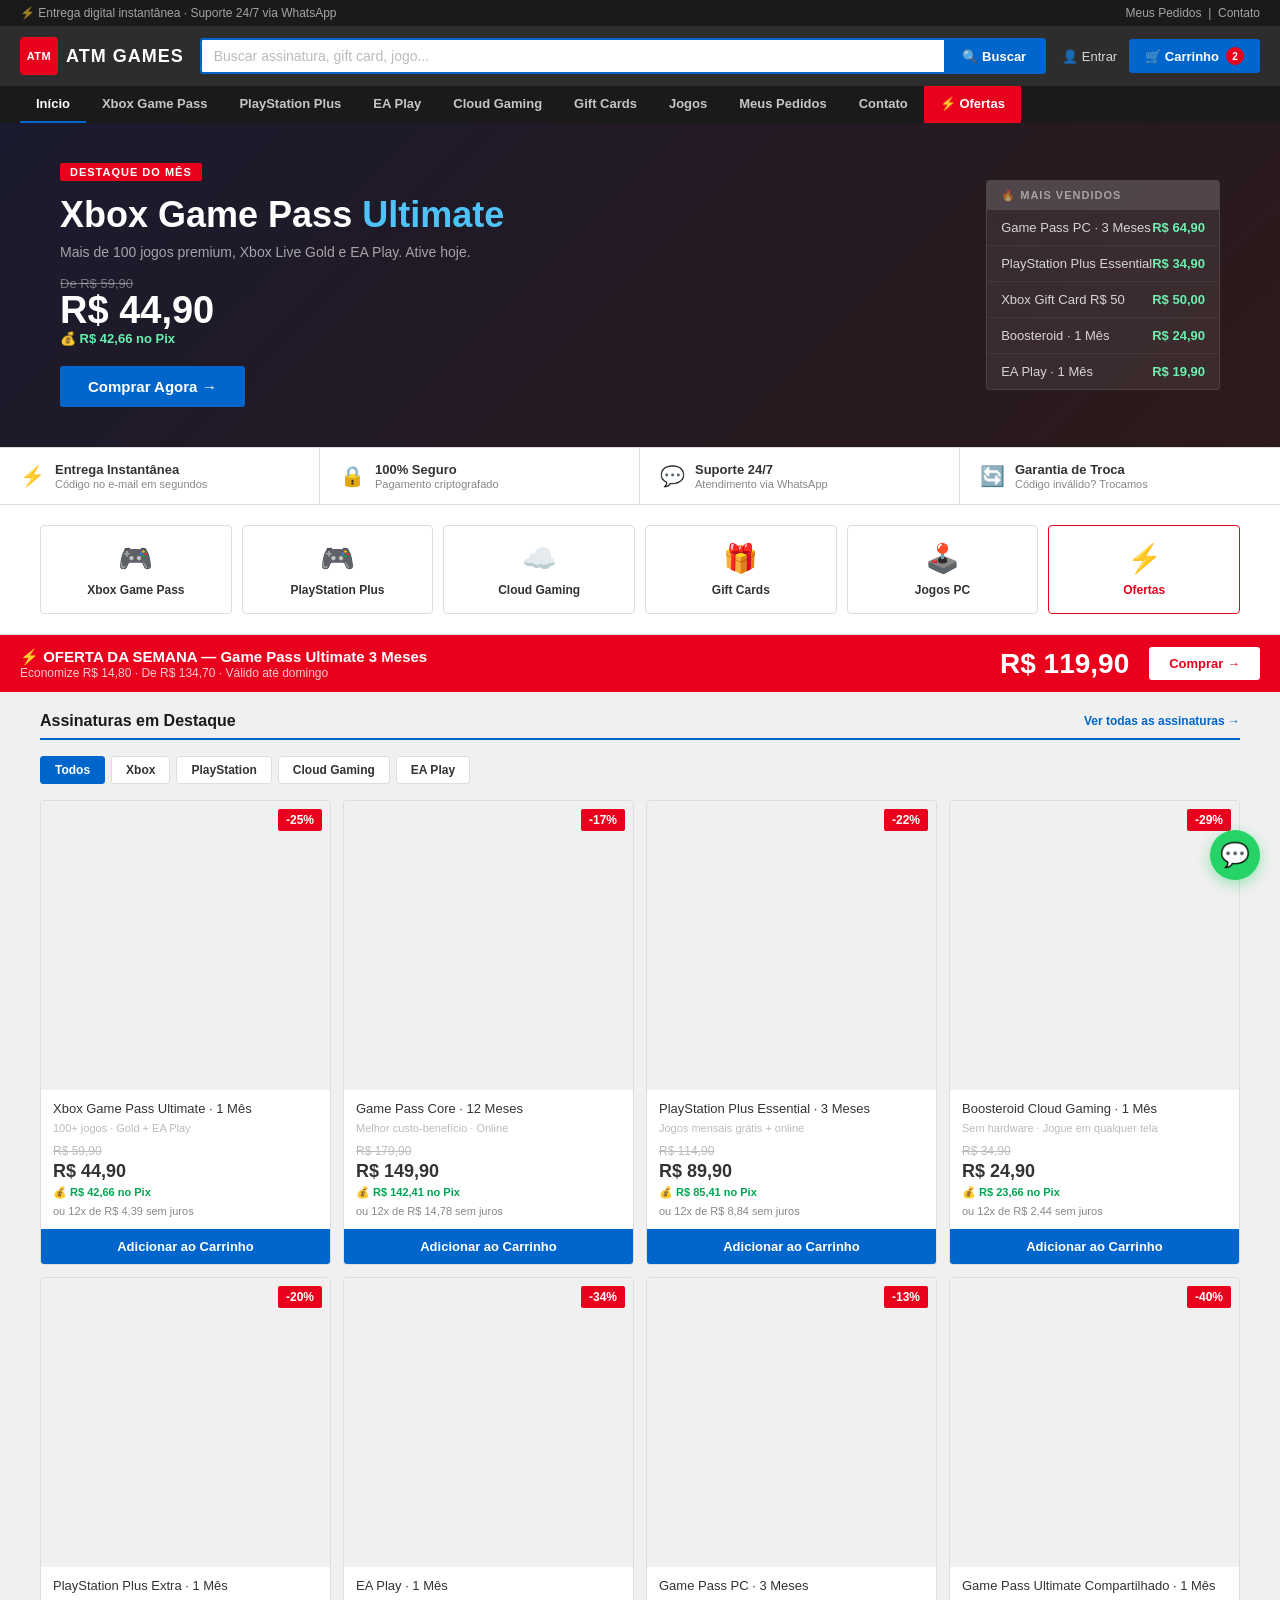
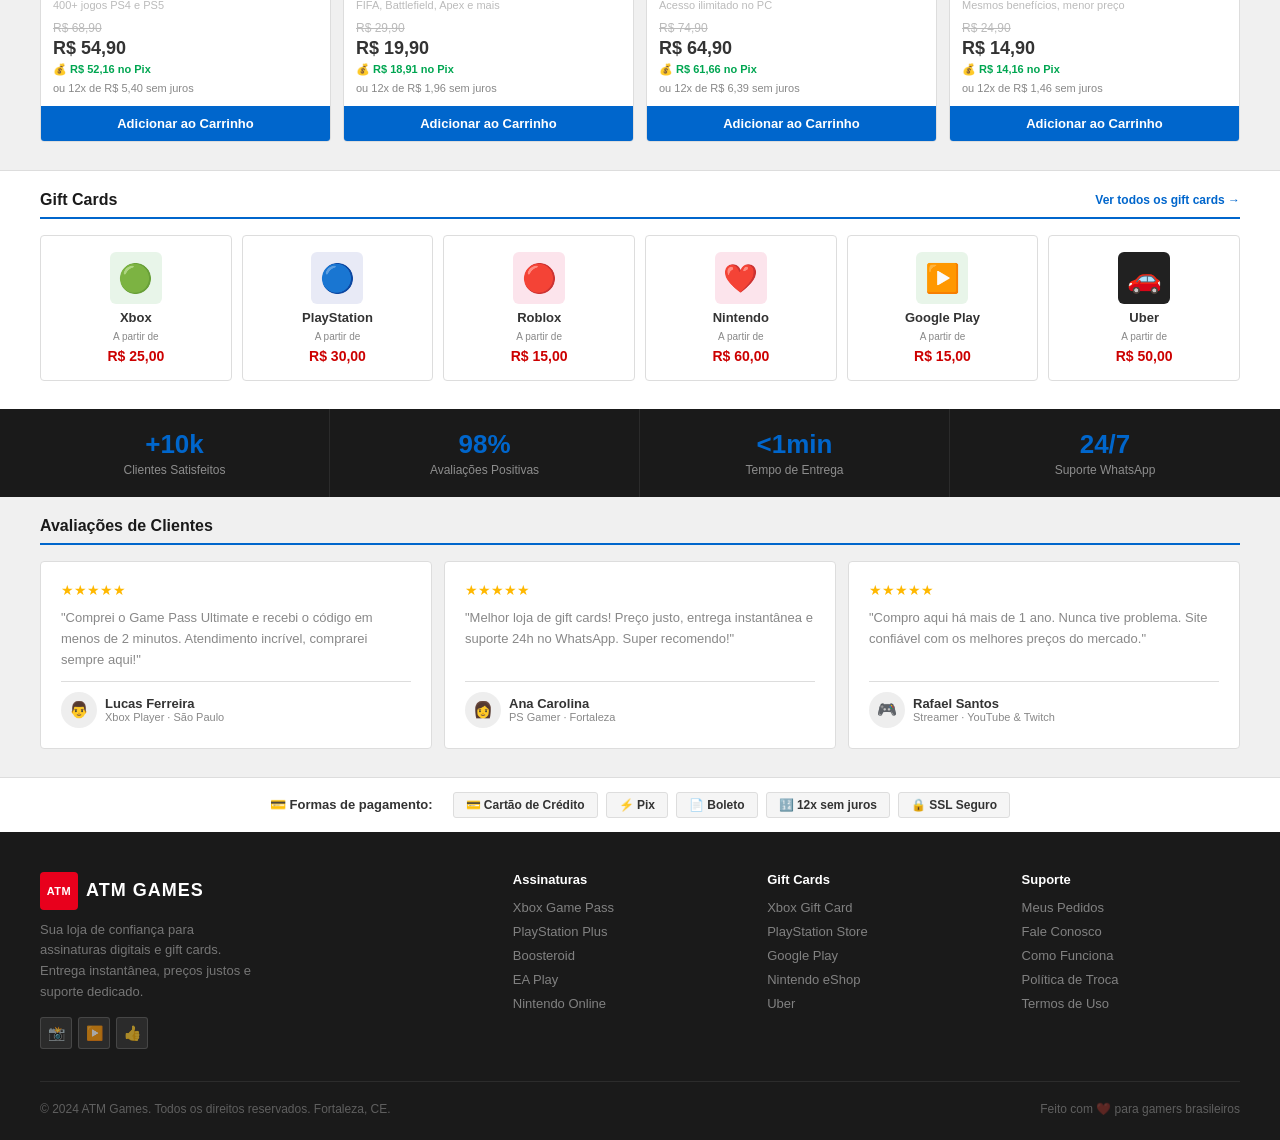
==== commit b7e29170: "Redesign estilo Tukanoo: navbar escura, botao azul, cards com preco riscado, badge desconto vermelho" ====
--- a/index.html
+++ b/index.html
@@ -4,250 +4,21 @@
   <meta charset="UTF-8" />
   <meta name="viewport" content="width=device-width, initial-scale=1.0" />
   <title>ATM Games — Assinaturas e Gift Cards Digitais</title>
-  <link rel="preconnect" href="https://fonts.googleapis.com" />
-  <link rel="preconnect" href="https://fonts.gstatic.com" crossorigin />
   <link href="https://fonts.googleapis.com/css2?family=Inter:wght@400;500;600;700;800;900&display=swap" rel="stylesheet" />
   <link rel="stylesheet" href="shared.css" />
-  <style>
-
-    /* ── HERO BANNER ── */
-    .hero-banner {
-      background: linear-gradient(135deg, #1a1a1a 0%, #2d1a1a 100%);
-      padding: 0 40px;
-      display: grid;
-      grid-template-columns: 1fr 340px;
-      gap: 0;
-      min-height: 300px;
-      position: relative;
-      overflow: hidden;
-      align-items: center;
-    }
-    .hero-banner::before {
-      content: '';
-      position: absolute; inset: 0;
-      background: radial-gradient(ellipse at 70% 50%, rgba(232,0,28,0.15), transparent 60%);
-      pointer-events: none;
-    }
-    .hero-content {
-      padding: 48px 0;
-      position: relative; z-index: 1;
-      display: flex; flex-direction: column; gap: 16px;
-    }
-    .hero-tag {
-      display: inline-flex; align-items: center; gap: 6px;
-      background: var(--red); color: #fff;
-      font-size: 11px; font-weight: 800; letter-spacing: 2px;
-      padding: 5px 12px; border-radius: var(--r-xs); width: fit-content;
-    }
-    .hero-title { font-size: 42px; font-weight: 900; color: #fff; line-height: 1.1; }
-    .hero-title span { color: var(--red); }
-    .hero-sub { font-size: 15px; color: rgba(255,255,255,0.6); line-height: 1.6; max-width: 400px; }
-    .hero-price-block { display: flex; align-items: baseline; gap: 12px; }
-    .hero-old-price { font-size: 14px; color: rgba(255,255,255,.35); text-decoration: line-through; }
-    .hero-price { font-size: 40px; font-weight: 900; color: #fff; line-height: 1; }
-    .hero-price-sub { font-size: 13px; color: rgba(255,255,255,.5); }
-    .hero-actions { display: flex; align-items: center; gap: 14px; flex-wrap: wrap; }
-    .hero-btn {
-      display: inline-flex; align-items: center; gap: 8px;
-      padding: 13px 28px; background: var(--red); color: #fff;
-      border: none; border-radius: var(--r-md); font-size: 15px; font-weight: 700;
-      cursor: pointer; transition: all .2s; font-family: 'Inter',sans-serif;
-    }
-    .hero-btn:hover { background: #c40018; transform: translateY(-1px); }
-    .hero-link { font-size: 13px; color: rgba(255,255,255,.5); font-weight: 500; transition: color .2s; }
-    .hero-link:hover { color: #fff; }
-    .hero-trust { display: flex; gap: 20px; flex-wrap: wrap; }
-    .hero-trust-item { display: flex; align-items: center; gap: 6px; font-size: 12px; color: rgba(255,255,255,.45); }
-
-    /* Hero side products */
-    .hero-side {
-      display: flex; flex-direction: column;
-      background: rgba(255,255,255,0.05);
-      border-left: 1px solid rgba(255,255,255,0.08);
-      height: 100%; min-height: 300px;
-    }
-    .hero-side-title {
-      font-size: 10px; font-weight: 700; letter-spacing: 2px; color: rgba(255,255,255,.3);
-      padding: 14px 18px 10px; text-transform: uppercase; border-bottom: 1px solid rgba(255,255,255,0.06);
-    }
-    .hero-side-card {
-      display: flex; align-items: center; gap: 12px;
-      padding: 12px 18px; border-bottom: 1px solid rgba(255,255,255,0.06);
-      cursor: pointer; transition: background .15s;
-    }
-    .hero-side-card:hover { background: rgba(255,255,255,0.06); }
-    .hero-side-icon {
-      width: 40px; height: 40px; border-radius: var(--r-sm); flex-shrink: 0;
-      display: flex; align-items: center; justify-content: center;
-      font-size: 18px;
-    }
-    .hero-side-info { flex: 1; min-width: 0; }
-    .hero-side-name { font-size: 13px; font-weight: 700; color: #fff; white-space: nowrap; overflow: hidden; text-overflow: ellipsis; }
-    .hero-side-sub { font-size: 11px; color: rgba(255,255,255,.4); margin-top: 1px; }
-    .hero-side-price { font-size: 14px; font-weight: 900; color: var(--red); flex-shrink: 0; }
-
-    /* ── QUICK CATEGORIES ── */
-    .quick-cats {
-      background: #fff;
-      border-bottom: 1px solid var(--border);
-      padding: 20px 40px;
-      display: grid;
-      grid-template-columns: repeat(6, 1fr);
-      gap: 12px;
-    }
-    .quick-cat {
-      display: flex; flex-direction: column; align-items: center; gap: 8px;
-      padding: 16px 8px; border-radius: var(--r-lg); border: 1.5px solid var(--border);
-      cursor: pointer; transition: all .2s; background: #fff; text-align: center;
-    }
-    .quick-cat:hover { border-color: var(--red); background: var(--red-light); }
-    .quick-cat:hover .quick-cat-name { color: var(--red); }
-    .quick-cat-icon {
-      width: 48px; height: 48px; border-radius: var(--r-md);
-      display: flex; align-items: center; justify-content: center; font-size: 24px;
-    }
-    .quick-cat-name { font-size: 12px; font-weight: 700; color: var(--ink-2); }
-
-    /* ── TRUST BAR ── */
-    .trust-bar {
-      background: var(--ink);
-      padding: 0 40px;
-      display: grid;
-      grid-template-columns: repeat(4, 1fr);
-    }
-    .trust-item {
-      display: flex; align-items: center; gap: 12px;
-      padding: 16px 20px;
-      border-right: 1px solid rgba(255,255,255,.06);
-    }
-    .trust-item:last-child { border-right: none; }
-    .trust-icon { font-size: 22px; flex-shrink: 0; }
-    .trust-label { font-size: 13px; font-weight: 700; color: #fff; }
-    .trust-sub { font-size: 11px; color: rgba(255,255,255,.4); margin-top: 1px; }
-
-    /* ── PROMO STRIP ── */
-    .promo-strip {
-      background: var(--red);
-      padding: 14px 40px;
-      display: flex; align-items: center; justify-content: space-between; gap: 16px;
-    }
-    .promo-strip-left { display: flex; align-items: center; gap: 16px; }
-    .promo-strip-badge {
-      background: #fff; color: var(--red);
-      font-size: 11px; font-weight: 900; padding: 4px 10px; border-radius: var(--r-xs);
-      letter-spacing: 1px; white-space: nowrap;
-    }
-    .promo-strip-text { font-size: 15px; font-weight: 700; color: #fff; }
-    .promo-strip-sub { font-size: 13px; color: rgba(255,255,255,.75); }
-    .promo-strip-price { font-size: 28px; font-weight: 900; color: #fff; white-space: nowrap; }
-    .promo-strip-btn {
-      padding: 10px 22px; background: #fff; color: var(--red);
-      border: none; border-radius: var(--r-md); font-size: 13px; font-weight: 800;
-      cursor: pointer; transition: all .15s; white-space: nowrap; font-family: 'Inter', sans-serif;
-    }
-    .promo-strip-btn:hover { background: var(--red-light); }
-
-    /* ── SECTIONS ── */
-    .section-wrap { padding: 32px 40px; }
-
-    /* ── GIFT GRID ── */
-    .gift-grid { display: grid; grid-template-columns: repeat(6, 1fr); gap: 12px; }
-    .gift-card {
-      background: #fff; border: 1.5px solid var(--border); border-radius: var(--r-lg);
-      padding: 18px 10px; display: flex; flex-direction: column; align-items: center; gap: 8px;
-      cursor: pointer; transition: all .2s; text-align: center;
-    }
-    .gift-card:hover { border-color: var(--red); transform: translateY(-2px); box-shadow: var(--shadow-md); }
-    .gift-card:hover .gift-name { color: var(--red); }
-    .gift-icon {
-      width: 52px; height: 52px; border-radius: var(--r-md); object-fit: cover;
-      display: flex; align-items: center; justify-content: center; font-size: 28px;
-    }
-    .gift-name { font-size: 13px; font-weight: 700; color: var(--ink); }
-    .gift-from { font-size: 10px; color: var(--muted); }
-    .gift-price { font-size: 14px; font-weight: 900; color: var(--red); }
-
-    /* ── PAYMENT BAR ── */
-    .payment-bar {
-      background: #fff; border-top: 1px solid var(--border); border-bottom: 1px solid var(--border);
-      padding: 16px 40px; display: flex; align-items: center; justify-content: space-between; gap: 20px;
-    }
-    .payment-label { font-size: 13px; font-weight: 700; color: var(--ink-2); white-space: nowrap; }
-    .payment-icons { display: flex; align-items: center; gap: 8px; flex-wrap: wrap; }
-    .payment-chip {
-      display: flex; align-items: center; gap: 5px;
-      padding: 5px 12px; background: var(--surface-2); border: 1px solid var(--border);
-      border-radius: var(--r-sm); font-size: 12px; font-weight: 600; color: var(--ink-2);
-    }
-
-    /* ── TESTIMONIALS ── */
-    .testimonials-grid { display: grid; grid-template-columns: repeat(3, 1fr); gap: 16px; }
-    .testimonial-card {
-      background: #fff; border: 1px solid var(--border); border-radius: var(--r-lg);
-      padding: 24px; display: flex; flex-direction: column; gap: 12px;
-    }
-    .testimonial-stars { display: flex; gap: 2px; color: var(--yellow); font-size: 14px; }
-    .testimonial-text { font-size: 14px; color: var(--muted); line-height: 1.65; flex: 1; }
-    .testimonial-author { display: flex; align-items: center; gap: 10px; padding-top: 12px; border-top: 1px solid var(--border); }
-    .author-avatar { width: 38px; height: 38px; border-radius: 50%; background: var(--surface-2); display:flex;align-items:center;justify-content:center;font-size:16px;flex-shrink:0; }
-    .author-name { font-size: 13px; font-weight: 700; color: var(--ink); }
-    .author-role { font-size: 11px; color: var(--muted); }
-
-    /* ── RESPONSIVE ── */
-    @media (max-width: 1200px) {
-      .hero-banner { grid-template-columns: 1fr; padding: 0 24px; }
-      .hero-side { display: none; }
-      .quick-cats { grid-template-columns: repeat(3, 1fr); padding: 16px 24px; }
-      .trust-bar { grid-template-columns: repeat(2, 1fr); padding: 0 24px; }
-      .trust-item { border-right: none; border-bottom: 1px solid rgba(255,255,255,.06); }
-      .trust-item:nth-child(2n) { border-right: none; }
-      .gift-grid { grid-template-columns: repeat(3, 1fr); }
-      .promo-strip { padding: 14px 24px; flex-direction: column; align-items: flex-start; gap: 10px; }
-      .promo-strip-price { font-size: 22px; }
-      .section-wrap { padding: 28px 24px; }
-      .payment-bar { padding: 14px 24px; flex-direction: column; align-items: flex-start; }
-      .testimonials-grid { grid-template-columns: 1fr; }
-    }
-
-    @media (max-width: 900px) {
-      .hero-banner { padding: 0 20px; min-height: 240px; }
-      .hero-title { font-size: 30px; }
-      .hero-content { padding: 32px 0; }
-      .quick-cats { padding: 14px 20px; gap: 10px; }
-      .trust-bar { padding: 0 20px; }
-      .gift-grid { grid-template-columns: repeat(3, 1fr); }
-      .promo-strip { padding: 12px 20px; }
-      .section-wrap { padding: 24px 20px; }
-      .payment-bar { padding: 12px 20px; }
-    }
-
-    @media (max-width: 600px) {
-      .hero-banner { padding: 0 14px; }
-      .hero-title { font-size: 24px; }
-      .hero-content { padding: 24px 0; gap: 12px; }
-      .hero-price { font-size: 30px; }
-      .hero-btn { padding: 11px 20px; font-size: 14px; }
-      .quick-cats { grid-template-columns: repeat(3, 1fr); padding: 12px 14px; gap: 8px; }
-      .quick-cat { padding: 12px 4px; }
-      .quick-cat-icon { width: 40px; height: 40px; font-size: 20px; }
-      .trust-bar { grid-template-columns: 1fr 1fr; padding: 0 14px; }
-      .gift-grid { grid-template-columns: repeat(2, 1fr); gap: 10px; }
-      .promo-strip { padding: 12px 14px; }
-      .promo-strip-text { font-size: 14px; }
-      .section-wrap { padding: 20px 14px; }
-      .testimonials-grid { grid-template-columns: 1fr; }
-      .payment-bar { padding: 12px 14px; }
-    }
-  </style>
 </head>
 <body>
 
-<!-- ── ANNOUNCE BAR ── -->
-<div class="announce-bar">
-  🔥 FRETE GRÁTIS em todos os pedidos · Entrega imediata por e-mail · Suporte 24/7 no WhatsApp
-</div>
-
-<!-- ── NAVBAR ── -->
+<!-- TOP BAR -->
+<div class="topbar">
+  <span>⚡ Entrega digital instantânea · Suporte 24/7 via WhatsApp</span>
+  <span>
+    <a href="meus-pedidos.html">Meus Pedidos</a> &nbsp;|&nbsp;
+    <a href="contato.html">Contato</a>
+  </span>
+</div>
+
+<!-- NAVBAR -->
 <nav class="navbar">
   <a href="index.html" class="nav-logo">
     <div class="nav-logo-mark">ATM</div>
@@ -255,41 +26,38 @@
   </a>
 
   <div class="nav-search">
-    <input type="text" placeholder="Buscar assinatura, gift card..." />
-    <button class="nav-search-btn">
-      <i data-lucide="search" style="width:16px;height:16px;"></i>
+    <input type="text" placeholder="Buscar assinatura, gift card, jogo..." />
+    <button class="nav-search-btn">🔍 Buscar</button>
+  </div>
+
+  <div class="nav-right">
+    <a href="#" class="nav-account">👤 Entrar</a>
+    <button class="nav-cart">
+      🛒 Carrinho <span class="nav-cart-count">2</span>
     </button>
-  </div>
-
-  <div class="nav-actions">
-    <button class="nav-account-btn">
-      <i data-lucide="user" style="width:15px;height:15px;"></i> Entrar
-    </button>
-    <button class="nav-cart-btn">
-      <i data-lucide="shopping-cart" style="width:15px;height:15px;"></i> Carrinho
-      <span class="nav-cart-count">2</span>
-    </button>
-    <button class="nav-hamburger" id="navHamburger" aria-label="Menu">
+    <button class="nav-hamburger" id="navHamburger">
       <span></span><span></span><span></span>
     </button>
   </div>
 </nav>
 
-<!-- ── CATEGORY BAR ── -->
-<nav class="category-bar">
-  <a href="index.html" class="cat-active">🏠 Início</a>
-  <a href="assinaturas.html">🎮 Xbox Game Pass</a>
-  <a href="assinaturas.html">🎮 PlayStation Plus</a>
-  <a href="assinaturas.html">☁️ Cloud Gaming</a>
-  <a href="gift-cards.html">🎁 Gift Cards</a>
-  <a href="jogos.html">🕹️ Jogos</a>
-  <a href="contato.html">📞 Contato</a>
-  <a href="assinaturas.html" class="category-bar-highlight">⚡ Ofertas</a>
+<!-- CATEGORY NAV -->
+<nav class="cat-nav">
+  <a href="index.html" class="active">Início</a>
+  <a href="assinaturas.html">Xbox Game Pass</a>
+  <a href="assinaturas.html">PlayStation Plus</a>
+  <a href="assinaturas.html">EA Play</a>
+  <a href="assinaturas.html">Cloud Gaming</a>
+  <a href="gift-cards.html">Gift Cards</a>
+  <a href="jogos.html">Jogos</a>
+  <a href="meus-pedidos.html">Meus Pedidos</a>
+  <a href="contato.html">Contato</a>
+  <a href="assinaturas.html" class="cat-nav-offer">⚡ Ofertas</a>
 </nav>
 
-<!-- Mobile nav drawer -->
+<!-- Mobile Menu -->
 <div class="nav-mobile" id="navMobile">
-  <a href="index.html" class="nav-active">🏠 Início</a>
+  <a href="index.html" class="active">🏠 Início</a>
   <a href="assinaturas.html">🎮 Assinaturas</a>
   <a href="jogos.html">🕹️ Jogos</a>
   <a href="gift-cards.html">🎁 Gift Cards</a>
@@ -297,87 +65,54 @@
   <a href="contato.html">📞 Contato</a>
   <div class="nav-mobile-divider"></div>
   <div class="nav-mobile-actions">
-    <button class="btn btn-ghost">Entrar</button>
-    <button class="btn btn-primary">🛒 Carrinho (2)</button>
-  </div>
-</div>
-
-<!-- ── HERO BANNER ── -->
+    <button class="btn btn-outline" style="color:#fff;border-color:rgba(255,255,255,.3);">👤 Entrar</button>
+    <button class="btn btn-blue">🛒 Carrinho (2)</button>
+  </div>
+</div>
+
+<!-- HERO BANNER -->
 <section class="hero-banner">
-  <div class="hero-content">
-    <span class="hero-tag">
-      <i data-lucide="zap" style="width:11px;height:11px;"></i> DESTAQUE DO MÊS
-    </span>
-    <h1 class="hero-title">Xbox Game Pass<br><span>Ultimate</span></h1>
-    <p class="hero-sub">Mais de 100 jogos premium, Xbox Live Gold e EA Play inclusos. Ative hoje e jogue agora.</p>
-    <div class="hero-price-block">
-      <div>
-        <span class="hero-old-price">De R$ 59,90</span>
-        <div style="display:flex;align-items:baseline;gap:8px;">
-          <span class="hero-price">R$ 44,90</span>
-          <span class="hero-price-sub">/ mês</span>
-        </div>
-        <span style="font-size:12px;color:var(--green);font-weight:700;">ou R$ 42,66 no Pix</span>
-      </div>
-    </div>
-    <div class="hero-actions">
-      <button class="hero-btn">
-        Comprar Agora <i data-lucide="arrow-right" style="width:15px;height:15px;"></i>
-      </button>
-      <a href="assinaturas.html" class="hero-link">Ver todos os planos →</a>
-    </div>
-    <div class="hero-trust">
-      <div class="hero-trust-item">
-        <i data-lucide="zap" style="width:12px;height:12px;"></i> Entrega imediata
-      </div>
-      <div class="hero-trust-item">
-        <i data-lucide="shield-check" style="width:12px;height:12px;"></i> 100% seguro
-      </div>
-      <div class="hero-trust-item">
-        <i data-lucide="star" style="width:12px;height:12px;"></i> +10k clientes
-      </div>
-    </div>
-  </div>
-
-  <div class="hero-side">
-    <p class="hero-side-title">🔥 Mais Vendidos</p>
-    <a href="assinaturas.html" class="hero-side-card">
-      <div class="hero-side-icon" style="background:#107c10;">🎮</div>
-      <div class="hero-side-info">
-        <p class="hero-side-name">Game Pass PC</p>
-        <p class="hero-side-sub">3 meses de acesso</p>
-      </div>
-      <span class="hero-side-price">R$ 64,90</span>
-    </a>
-    <a href="assinaturas.html" class="hero-side-card">
-      <div class="hero-side-icon" style="background:#003087;">🎮</div>
-      <div class="hero-side-info">
-        <p class="hero-side-name">PlayStation Plus</p>
-        <p class="hero-side-sub">Jogos mensais + online</p>
-      </div>
-      <span class="hero-side-price">R$ 34,90</span>
-    </a>
-    <a href="gift-cards.html" class="hero-side-card">
-      <div class="hero-side-icon" style="background:#107c10;">🎁</div>
-      <div class="hero-side-info">
-        <p class="hero-side-name">Xbox Gift Card</p>
-        <p class="hero-side-sub">Saldo imediato</p>
-      </div>
-      <span class="hero-side-price">R$ 50,00</span>
-    </a>
-    <a href="assinaturas.html" class="hero-side-card">
-      <div class="hero-side-icon" style="background:#1a1a2e;">☁️</div>
-      <div class="hero-side-info">
-        <p class="hero-side-name">Boosteroid</p>
-        <p class="hero-side-sub">Cloud gaming 1 mês</p>
-      </div>
-      <span class="hero-side-price">R$ 24,90</span>
-    </a>
+  <div class="hero-inner">
+    <div>
+      <span class="hero-tag">DESTAQUE DO MÊS</span>
+      <h1 class="hero-title">Xbox Game Pass <span>Ultimate</span></h1>
+      <p class="hero-sub">Mais de 100 jogos premium, Xbox Live Gold e EA Play. Ative hoje.</p>
+      <div class="hero-price-wrap">
+        <p class="hero-old">De R$ 59,90</p>
+        <p class="hero-price">R$ 44,90</p>
+        <p class="hero-pix">💰 R$ 42,66 no Pix</p>
+      </div>
+      <button class="hero-btn">Comprar Agora →</button>
+    </div>
+
+    <div class="hero-side-list">
+      <p class="hero-side-list-title">🔥 Mais Vendidos</p>
+      <a href="assinaturas.html" class="hero-side-item">
+        <span class="hero-side-name">Game Pass PC · 3 Meses</span>
+        <span class="hero-side-price">R$ 64,90</span>
+      </a>
+      <a href="assinaturas.html" class="hero-side-item">
+        <span class="hero-side-name">PlayStation Plus Essential</span>
+        <span class="hero-side-price">R$ 34,90</span>
+      </a>
+      <a href="gift-cards.html" class="hero-side-item">
+        <span class="hero-side-name">Xbox Gift Card R$ 50</span>
+        <span class="hero-side-price">R$ 50,00</span>
+      </a>
+      <a href="assinaturas.html" class="hero-side-item">
+        <span class="hero-side-name">Boosteroid · 1 Mês</span>
+        <span class="hero-side-price">R$ 24,90</span>
+      </a>
+      <a href="assinaturas.html" class="hero-side-item">
+        <span class="hero-side-name">EA Play · 1 Mês</span>
+        <span class="hero-side-price">R$ 19,90</span>
+      </a>
+    </div>
   </div>
 </section>
 
-<!-- ── TRUST BAR ── -->
-<div class="trust-bar">
+<!-- TRUST STRIP -->
+<div class="trust-strip">
   <div class="trust-item">
     <span class="trust-icon">⚡</span>
     <div><p class="trust-label">Entrega Instantânea</p><p class="trust-sub">Código no e-mail em segundos</p></div>
@@ -392,373 +127,334 @@
   </div>
   <div class="trust-item">
     <span class="trust-icon">🔄</span>
-    <div><p class="trust-label">Garantia de Troca</p><p class="trust-sub">Código com problema? Trocamos</p></div>
-  </div>
-</div>
-
-<!-- ── QUICK CATEGORIES ── -->
-<div class="quick-cats">
-  <a href="assinaturas.html" class="quick-cat">
-    <div class="quick-cat-icon" style="background:#e8f5e9;">🎮</div>
-    <span class="quick-cat-name">Xbox Game Pass</span>
-  </a>
-  <a href="assinaturas.html" class="quick-cat">
-    <div class="quick-cat-icon" style="background:#e8eaf6;">🎮</div>
-    <span class="quick-cat-name">PlayStation Plus</span>
-  </a>
-  <a href="assinaturas.html" class="quick-cat">
-    <div class="quick-cat-icon" style="background:#fff3e0;">☁️</div>
-    <span class="quick-cat-name">Cloud Gaming</span>
-  </a>
-  <a href="gift-cards.html" class="quick-cat">
-    <div class="quick-cat-icon" style="background:#fce4ec;">🎁</div>
-    <span class="quick-cat-name">Gift Cards</span>
-  </a>
-  <a href="jogos.html" class="quick-cat">
-    <div class="quick-cat-icon" style="background:#e0f7fa;">🕹️</div>
-    <span class="quick-cat-name">Jogos PC</span>
-  </a>
-  <a href="assinaturas.html" class="quick-cat">
-    <div class="quick-cat-icon" style="background:#fce4ec;">⚡</div>
-    <span class="quick-cat-name">Ofertas</span>
-  </a>
-</div>
-
-<!-- ── PROMO STRIP ── -->
-<div class="promo-strip">
-  <div class="promo-strip-left">
-    <span class="promo-strip-badge">⚡ OFERTA</span>
-    <div>
-      <p class="promo-strip-text">Game Pass Ultimate 3 Meses — Economize R$ 14!</p>
-      <p class="promo-strip-sub">Válido só esta semana · De R$ 134,70</p>
-    </div>
+    <div><p class="trust-label">Garantia de Troca</p><p class="trust-sub">Código inválido? Trocamos</p></div>
+  </div>
+</div>
+
+<!-- CATEGORY TILES -->
+<div style="background:#fff;border-bottom:1px solid #ddd;padding:20px;">
+  <div class="cat-tiles" style="max-width:1200px;margin:0 auto;">
+    <a href="assinaturas.html" class="cat-tile">
+      <div class="cat-tile-icon">🎮</div>
+      <span class="cat-tile-name">Xbox Game Pass</span>
+    </a>
+    <a href="assinaturas.html" class="cat-tile">
+      <div class="cat-tile-icon">🎮</div>
+      <span class="cat-tile-name">PlayStation Plus</span>
+    </a>
+    <a href="assinaturas.html" class="cat-tile">
+      <div class="cat-tile-icon">☁️</div>
+      <span class="cat-tile-name">Cloud Gaming</span>
+    </a>
+    <a href="gift-cards.html" class="cat-tile">
+      <div class="cat-tile-icon">🎁</div>
+      <span class="cat-tile-name">Gift Cards</span>
+    </a>
+    <a href="jogos.html" class="cat-tile">
+      <div class="cat-tile-icon">🕹️</div>
+      <span class="cat-tile-name">Jogos PC</span>
+    </a>
+    <a href="assinaturas.html" class="cat-tile" style="border-color:#e8001c;">
+      <div class="cat-tile-icon">⚡</div>
+      <span class="cat-tile-name" style="color:#e8001c;">Ofertas</span>
+    </a>
+  </div>
+</div>
+
+<!-- OFFER STRIP -->
+<div class="offer-strip">
+  <div>
+    <p class="offer-strip-text">⚡ OFERTA DA SEMANA — Game Pass Ultimate 3 Meses</p>
+    <p class="offer-strip-sub">Economize R$ 14,80 · De R$ 134,70 · Válido até domingo</p>
   </div>
   <div style="display:flex;align-items:center;gap:20px;">
-    <span class="promo-strip-price">R$ 119,90</span>
-    <button class="promo-strip-btn">Aproveitar →</button>
-  </div>
-</div>
-
-<!-- ── ASSINATURAS ── -->
-<section class="section-wrap section-alt" id="assinaturas">
-  <div class="section-header">
-    <div>
-      <h2 class="section-title">Assinaturas em Destaque</h2>
-      <p class="section-sub">Entrega digital imediata — ative hoje e comece a jogar agora</p>
-    </div>
-    <a href="assinaturas.html"><button class="btn-outline">Ver todas →</button></a>
-  </div>
-
-  <div class="filter-pills">
-    <button class="pill pill-active">Todos</button>
-    <button class="pill pill-inactive">Xbox</button>
-    <button class="pill pill-inactive">PlayStation</button>
-    <button class="pill pill-inactive">Cloud Gaming</button>
-    <button class="pill pill-inactive">EA Play</button>
-  </div>
-
-  <div class="product-grid">
-
-    <div class="product-card">
-      <div class="product-image">
-        <img src="" alt="Xbox Game Pass Ultimate" />
-        <span class="product-platform-badge">Xbox</span>
-        <span class="product-discount-badge">-25%</span>
-      </div>
-      <div class="product-body">
-        <span class="product-category">Assinatura</span>
-        <p class="product-name">Xbox Game Pass Ultimate</p>
-        <p class="product-sub">1 Mês · 100+ jogos · Gold + EA Play</p>
-        <div class="product-price-block">
+    <span class="offer-strip-price">R$ 119,90</span>
+    <button class="offer-strip-btn">Comprar →</button>
+  </div>
+</div>
+
+<!-- ASSINATURAS -->
+<div style="background:#f0f0f0;padding:20px 20px 28px;">
+  <div style="max-width:1200px;margin:0 auto;">
+    <div class="section-hd">
+      <h2>Assinaturas em Destaque</h2>
+      <a href="assinaturas.html">Ver todas as assinaturas →</a>
+    </div>
+
+    <div class="filter-pills">
+      <button class="pill pill-active">Todos</button>
+      <button class="pill pill-inactive">Xbox</button>
+      <button class="pill pill-inactive">PlayStation</button>
+      <button class="pill pill-inactive">Cloud Gaming</button>
+      <button class="pill pill-inactive">EA Play</button>
+    </div>
+
+    <div class="product-grid">
+
+      <div class="product-card">
+        <a href="assinaturas.html" style="display:block;">
+          <div class="product-img-wrap">
+            <div class="product-img-placeholder">Xbox Game Pass Ultimate</div>
+            <span class="product-discount-badge">-25%</span>
+          </div>
+        </a>
+        <div class="product-info">
+          <a href="assinaturas.html" class="product-name">Xbox Game Pass Ultimate · 1 Mês</a>
+          <span class="product-sku">100+ jogos · Gold + EA Play</span>
           <p class="product-old-price">R$ 59,90</p>
           <p class="product-price">R$ 44,90</p>
           <p class="product-pix">💰 R$ 42,66 no Pix</p>
-        </div>
-        <div class="product-buy-row">
-          <button class="buy-btn">Comprar Agora</button>
-        </div>
-      </div>
-    </div>
-
-    <div class="product-card">
-      <div class="product-image">
-        <img src="" alt="Game Pass Core" />
-        <span class="product-platform-badge">Xbox</span>
-        <span class="product-discount-badge">-18%</span>
-      </div>
-      <div class="product-body">
-        <span class="product-category">Assinatura</span>
-        <p class="product-name">Game Pass Core 12 Meses</p>
-        <p class="product-sub">12 Meses · Melhor custo-benefício</p>
-        <div class="product-price-block">
+          <p class="product-installment">ou 12x de R$ 4,39 sem juros</p>
+        </div>
+        <button class="product-add-btn">Adicionar ao Carrinho</button>
+      </div>
+
+      <div class="product-card">
+        <a href="assinaturas.html" style="display:block;">
+          <div class="product-img-wrap">
+            <div class="product-img-placeholder">Game Pass Core 12 Meses</div>
+            <span class="product-discount-badge">-17%</span>
+          </div>
+        </a>
+        <div class="product-info">
+          <a href="assinaturas.html" class="product-name">Game Pass Core · 12 Meses</a>
+          <span class="product-sku">Melhor custo-benefício · Online</span>
           <p class="product-old-price">R$ 179,90</p>
           <p class="product-price">R$ 149,90</p>
           <p class="product-pix">💰 R$ 142,41 no Pix</p>
-        </div>
-        <div class="product-buy-row">
-          <button class="buy-btn">Comprar Agora</button>
-        </div>
-      </div>
-    </div>
-
-    <div class="product-card">
-      <div class="product-image">
-        <img src="" alt="PlayStation Plus Essential" />
-        <span class="product-platform-badge">PlayStation</span>
-        <span class="product-discount-badge">-22%</span>
-      </div>
-      <div class="product-body">
-        <span class="product-category">Assinatura</span>
-        <p class="product-name">PlayStation Plus Essential</p>
-        <p class="product-sub">3 Meses · Jogos mensais grátis</p>
-        <div class="product-price-block">
+          <p class="product-installment">ou 12x de R$ 14,78 sem juros</p>
+        </div>
+        <button class="product-add-btn">Adicionar ao Carrinho</button>
+      </div>
+
+      <div class="product-card">
+        <a href="assinaturas.html" style="display:block;">
+          <div class="product-img-wrap">
+            <div class="product-img-placeholder">PlayStation Plus Essential</div>
+            <span class="product-discount-badge">-22%</span>
+          </div>
+        </a>
+        <div class="product-info">
+          <a href="assinaturas.html" class="product-name">PlayStation Plus Essential · 3 Meses</a>
+          <span class="product-sku">Jogos mensais grátis + online</span>
           <p class="product-old-price">R$ 114,90</p>
           <p class="product-price">R$ 89,90</p>
           <p class="product-pix">💰 R$ 85,41 no Pix</p>
-        </div>
-        <div class="product-buy-row">
-          <button class="buy-btn">Comprar Agora</button>
-        </div>
-      </div>
-    </div>
-
-    <div class="product-card">
-      <div class="product-image">
-        <img src="" alt="Boosteroid" />
-        <span class="product-platform-badge">Cloud</span>
-        <span class="product-discount-badge">-30%</span>
-      </div>
-      <div class="product-body">
-        <span class="product-category">Cloud Gaming</span>
-        <p class="product-name">Boosteroid Cloud Gaming</p>
-        <p class="product-sub">1 Mês · Sem hardware necessário</p>
-        <div class="product-price-block">
+          <p class="product-installment">ou 12x de R$ 8,84 sem juros</p>
+        </div>
+        <button class="product-add-btn">Adicionar ao Carrinho</button>
+      </div>
+
+      <div class="product-card">
+        <a href="assinaturas.html" style="display:block;">
+          <div class="product-img-wrap">
+            <div class="product-img-placeholder">Boosteroid Cloud Gaming</div>
+            <span class="product-discount-badge">-29%</span>
+          </div>
+        </a>
+        <div class="product-info">
+          <a href="assinaturas.html" class="product-name">Boosteroid Cloud Gaming · 1 Mês</a>
+          <span class="product-sku">Sem hardware · Jogue em qualquer tela</span>
           <p class="product-old-price">R$ 34,90</p>
           <p class="product-price">R$ 24,90</p>
           <p class="product-pix">💰 R$ 23,66 no Pix</p>
-        </div>
-        <div class="product-buy-row">
-          <button class="buy-btn">Comprar Agora</button>
-        </div>
-      </div>
-    </div>
-
-    <div class="product-card">
-      <div class="product-image">
-        <img src="" alt="PlayStation Plus Extra" />
-        <span class="product-platform-badge">PlayStation</span>
-        <span class="product-discount-badge">-20%</span>
-      </div>
-      <div class="product-body">
-        <span class="product-category">Assinatura</span>
-        <p class="product-name">PlayStation Plus Extra</p>
-        <p class="product-sub">1 Mês · 400+ jogos PS4 e PS5</p>
-        <div class="product-price-block">
+          <p class="product-installment">ou 12x de R$ 2,44 sem juros</p>
+        </div>
+        <button class="product-add-btn">Adicionar ao Carrinho</button>
+      </div>
+
+      <div class="product-card">
+        <a href="assinaturas.html" style="display:block;">
+          <div class="product-img-wrap">
+            <div class="product-img-placeholder">PlayStation Plus Extra</div>
+            <span class="product-discount-badge">-20%</span>
+          </div>
+        </a>
+        <div class="product-info">
+          <a href="assinaturas.html" class="product-name">PlayStation Plus Extra · 1 Mês</a>
+          <span class="product-sku">400+ jogos PS4 e PS5</span>
           <p class="product-old-price">R$ 68,90</p>
           <p class="product-price">R$ 54,90</p>
           <p class="product-pix">💰 R$ 52,16 no Pix</p>
-        </div>
-        <div class="product-buy-row">
-          <button class="buy-btn">Comprar Agora</button>
-        </div>
-      </div>
-    </div>
-
-    <div class="product-card">
-      <div class="product-image">
-        <img src="" alt="EA Play" />
-        <span class="product-platform-badge">EA / Xbox</span>
-        <span class="product-discount-badge">-33%</span>
-      </div>
-      <div class="product-body">
-        <span class="product-category">Assinatura</span>
-        <p class="product-name">EA Play</p>
-        <p class="product-sub">1 Mês · FIFA, Battlefield e mais</p>
-        <div class="product-price-block">
+          <p class="product-installment">ou 12x de R$ 5,40 sem juros</p>
+        </div>
+        <button class="product-add-btn">Adicionar ao Carrinho</button>
+      </div>
+
+      <div class="product-card">
+        <a href="assinaturas.html" style="display:block;">
+          <div class="product-img-wrap">
+            <div class="product-img-placeholder">EA Play 1 Mês</div>
+            <span class="product-discount-badge">-34%</span>
+          </div>
+        </a>
+        <div class="product-info">
+          <a href="assinaturas.html" class="product-name">EA Play · 1 Mês</a>
+          <span class="product-sku">FIFA, Battlefield, Apex e mais</span>
           <p class="product-old-price">R$ 29,90</p>
           <p class="product-price">R$ 19,90</p>
           <p class="product-pix">💰 R$ 18,91 no Pix</p>
-        </div>
-        <div class="product-buy-row">
-          <button class="buy-btn">Comprar Agora</button>
-        </div>
-      </div>
-    </div>
-
-    <div class="product-card">
-      <div class="product-image">
-        <img src="" alt="Game Pass PC 3 Meses" />
-        <span class="product-platform-badge">Xbox / PC</span>
-        <span class="product-discount-badge">-15%</span>
-      </div>
-      <div class="product-body">
-        <span class="product-category">Assinatura</span>
-        <p class="product-name">Game Pass PC 3 Meses</p>
-        <p class="product-sub">3 Meses · Acesso ilimitado no PC</p>
-        <div class="product-price-block">
+          <p class="product-installment">ou 12x de R$ 1,96 sem juros</p>
+        </div>
+        <button class="product-add-btn">Adicionar ao Carrinho</button>
+      </div>
+
+      <div class="product-card">
+        <a href="assinaturas.html" style="display:block;">
+          <div class="product-img-wrap">
+            <div class="product-img-placeholder">Game Pass PC 3 Meses</div>
+            <span class="product-discount-badge">-13%</span>
+          </div>
+        </a>
+        <div class="product-info">
+          <a href="assinaturas.html" class="product-name">Game Pass PC · 3 Meses</a>
+          <span class="product-sku">Acesso ilimitado no PC</span>
           <p class="product-old-price">R$ 74,90</p>
           <p class="product-price">R$ 64,90</p>
           <p class="product-pix">💰 R$ 61,66 no Pix</p>
-        </div>
-        <div class="product-buy-row">
-          <button class="buy-btn">Comprar Agora</button>
-        </div>
-      </div>
-    </div>
-
-    <div class="product-card">
-      <div class="product-image">
-        <img src="" alt="Game Pass Compartilhado" />
-        <span class="product-platform-badge">Xbox</span>
-        <span class="product-discount-badge">-40%</span>
-      </div>
-      <div class="product-body">
-        <span class="product-category">Digital Media</span>
-        <p class="product-name">Game Pass Ultimate Compartilhado</p>
-        <p class="product-sub">1 Mês · Mesmo benefício, menor preço</p>
-        <div class="product-price-block">
+          <p class="product-installment">ou 12x de R$ 6,39 sem juros</p>
+        </div>
+        <button class="product-add-btn">Adicionar ao Carrinho</button>
+      </div>
+
+      <div class="product-card">
+        <a href="assinaturas.html" style="display:block;">
+          <div class="product-img-wrap">
+            <div class="product-img-placeholder">Game Pass Ultimate Compartilhado</div>
+            <span class="product-discount-badge">-40%</span>
+          </div>
+        </a>
+        <div class="product-info">
+          <a href="assinaturas.html" class="product-name">Game Pass Ultimate Compartilhado · 1 Mês</a>
+          <span class="product-sku">Mesmos benefícios, menor preço</span>
           <p class="product-old-price">R$ 24,90</p>
           <p class="product-price">R$ 14,90</p>
           <p class="product-pix">💰 R$ 14,16 no Pix</p>
-        </div>
-        <div class="product-buy-row">
-          <button class="buy-btn">Comprar Agora</button>
-        </div>
-      </div>
-    </div>
-
-  </div>
-</section>
-
-<!-- ── GIFT CARDS ── -->
-<section class="section-wrap" id="gift-cards">
-  <div class="section-header">
-    <div>
-      <h2 class="section-title">Gift Cards</h2>
-      <p class="section-sub">Presente perfeito para qualquer gamer — entrega imediata por e-mail</p>
-    </div>
-    <a href="gift-cards.html"><button class="btn-outline">Ver todos →</button></a>
-  </div>
-
-  <div class="gift-grid">
-    <a href="gift-cards.html" class="gift-card">
-      <div class="gift-icon" style="background:#e8f5e9;">🟢</div>
-      <span class="gift-name">Xbox</span>
-      <span class="gift-from">A partir de</span>
-      <span class="gift-price">R$ 25,00</span>
-    </a>
-    <a href="gift-cards.html" class="gift-card">
-      <div class="gift-icon" style="background:#e8eaf6;">🔵</div>
-      <span class="gift-name">PlayStation</span>
-      <span class="gift-from">A partir de</span>
-      <span class="gift-price">R$ 30,00</span>
-    </a>
-    <a href="gift-cards.html" class="gift-card">
-      <div class="gift-icon" style="background:#fce4ec;">🔴</div>
-      <span class="gift-name">Roblox</span>
-      <span class="gift-from">A partir de</span>
-      <span class="gift-price">R$ 15,00</span>
-    </a>
-    <a href="gift-cards.html" class="gift-card">
-      <div class="gift-icon" style="background:#fce4ec;">❤️</div>
-      <span class="gift-name">Nintendo</span>
-      <span class="gift-from">A partir de</span>
-      <span class="gift-price">R$ 60,00</span>
-    </a>
-    <a href="gift-cards.html" class="gift-card">
-      <div class="gift-icon" style="background:#e8f5e9;">▶️</div>
-      <span class="gift-name">Google Play</span>
-      <span class="gift-from">A partir de</span>
-      <span class="gift-price">R$ 15,00</span>
-    </a>
-    <a href="gift-cards.html" class="gift-card">
-      <div class="gift-icon" style="background:#212121; border-radius:10px;">🚗</div>
-      <span class="gift-name">Uber</span>
-      <span class="gift-from">A partir de</span>
-      <span class="gift-price">R$ 50,00</span>
-    </a>
-  </div>
-</section>
-
-<!-- ── STATS ── -->
-<div class="stats-bar">
-  <div class="stat-item">
-    <span class="stat-value">+10k</span>
-    <span class="stat-label">Clientes Satisfeitos</span>
-  </div>
-  <div class="stat-item">
-    <span class="stat-value">98%</span>
-    <span class="stat-label">Avaliações Positivas</span>
-  </div>
-  <div class="stat-item">
-    <span class="stat-value">&lt; 1 min</span>
-    <span class="stat-label">Tempo de Entrega</span>
-  </div>
-  <div class="stat-item">
-    <span class="stat-value">24/7</span>
-    <span class="stat-label">Suporte WhatsApp</span>
-  </div>
-</div>
-
-<!-- ── DEPOIMENTOS ── -->
-<section class="section-wrap section-alt">
-  <div class="section-header" style="justify-content:center;flex-direction:column;align-items:center;text-align:center;">
-    <h2 class="section-title" style="border-left:none;padding-left:0;text-align:center;">O que nossos clientes dizem</h2>
-  </div>
-  <div class="testimonials-grid">
-    <div class="testimonial-card">
-      <div class="testimonial-stars">★★★★★</div>
-      <p class="testimonial-text">"Comprei o Game Pass Ultimate e recebi o código em menos de 2 minutos. Atendimento incrível, comprarei sempre aqui!"</p>
-      <div class="testimonial-author">
-        <div class="author-avatar">👨</div>
-        <div><p class="author-name">Lucas Ferreira</p><p class="author-role">Xbox Player · São Paulo</p></div>
-      </div>
-    </div>
-    <div class="testimonial-card">
-      <div class="testimonial-stars">★★★★★</div>
-      <p class="testimonial-text">"Melhor loja de gift cards! Preço justo, entrega instantânea e suporte 24h no WhatsApp. Super recomendo!"</p>
-      <div class="testimonial-author">
-        <div class="author-avatar">👩</div>
-        <div><p class="author-name">Ana Carolina</p><p class="author-role">PS Gamer · Fortaleza</p></div>
-      </div>
-    </div>
-    <div class="testimonial-card">
-      <div class="testimonial-stars">★★★★★</div>
-      <p class="testimonial-text">"Compro aqui há mais de 1 ano. Nunca tive problema. Site confiável com os melhores preços do mercado."</p>
-      <div class="testimonial-author">
-        <div class="author-avatar">🎮</div>
-        <div><p class="author-name">Rafael Santos</p><p class="author-role">Streamer · YouTube & Twitch</p></div>
-      </div>
-    </div>
-  </div>
-</section>
-
-<!-- ── PAYMENT BAR ── -->
+          <p class="product-installment">ou 12x de R$ 1,46 sem juros</p>
+        </div>
+        <button class="product-add-btn">Adicionar ao Carrinho</button>
+      </div>
+
+    </div>
+  </div>
+</div>
+
+<!-- GIFT CARDS -->
+<div style="background:#fff;padding:20px 20px 28px;border-top:1px solid #ddd;">
+  <div style="max-width:1200px;margin:0 auto;">
+    <div class="section-hd">
+      <h2>Gift Cards</h2>
+      <a href="gift-cards.html">Ver todos os gift cards →</a>
+    </div>
+    <div class="gift-grid">
+      <a href="gift-cards.html" class="gift-card">
+        <div class="gift-icon-wrap" style="background:#e8f5e9;">🟢</div>
+        <span class="gift-name">Xbox</span>
+        <span class="gift-from">A partir de</span>
+        <span class="gift-price">R$ 25,00</span>
+      </a>
+      <a href="gift-cards.html" class="gift-card">
+        <div class="gift-icon-wrap" style="background:#e8eaf6;">🔵</div>
+        <span class="gift-name">PlayStation</span>
+        <span class="gift-from">A partir de</span>
+        <span class="gift-price">R$ 30,00</span>
+      </a>
+      <a href="gift-cards.html" class="gift-card">
+        <div class="gift-icon-wrap" style="background:#fce4ec;">🔴</div>
+        <span class="gift-name">Roblox</span>
+        <span class="gift-from">A partir de</span>
+        <span class="gift-price">R$ 15,00</span>
+      </a>
+      <a href="gift-cards.html" class="gift-card">
+        <div class="gift-icon-wrap" style="background:#fce4ec;">❤️</div>
+        <span class="gift-name">Nintendo</span>
+        <span class="gift-from">A partir de</span>
+        <span class="gift-price">R$ 60,00</span>
+      </a>
+      <a href="gift-cards.html" class="gift-card">
+        <div class="gift-icon-wrap" style="background:#e8f5e9;">▶️</div>
+        <span class="gift-name">Google Play</span>
+        <span class="gift-from">A partir de</span>
+        <span class="gift-price">R$ 15,00</span>
+      </a>
+      <a href="gift-cards.html" class="gift-card">
+        <div class="gift-icon-wrap" style="background:#212121;border-radius:6px;">🚗</div>
+        <span class="gift-name">Uber</span>
+        <span class="gift-from">A partir de</span>
+        <span class="gift-price">R$ 50,00</span>
+      </a>
+    </div>
+  </div>
+</div>
+
+<!-- STATS -->
+<div class="stats-strip">
+  <div class="stat-item"><span class="stat-value">+10k</span><span class="stat-label">Clientes Satisfeitos</span></div>
+  <div class="stat-item"><span class="stat-value">98%</span><span class="stat-label">Avaliações Positivas</span></div>
+  <div class="stat-item"><span class="stat-value">&lt;1min</span><span class="stat-label">Tempo de Entrega</span></div>
+  <div class="stat-item"><span class="stat-value">24/7</span><span class="stat-label">Suporte WhatsApp</span></div>
+</div>
+
+<!-- DEPOIMENTOS -->
+<div style="background:#f0f0f0;padding:20px 20px 28px;">
+  <div style="max-width:1200px;margin:0 auto;">
+    <div class="section-hd">
+      <h2>Avaliações de Clientes</h2>
+    </div>
+    <div class="testimonials-grid">
+      <div class="testimonial-card">
+        <div class="testimonial-stars">★★★★★</div>
+        <p class="testimonial-text">"Comprei o Game Pass Ultimate e recebi o código em menos de 2 minutos. Atendimento incrível, comprarei sempre aqui!"</p>
+        <div class="testimonial-author">
+          <div class="author-avatar">👨</div>
+          <div><p class="author-name">Lucas Ferreira</p><p class="author-role">Xbox Player · São Paulo</p></div>
+        </div>
+      </div>
+      <div class="testimonial-card">
+        <div class="testimonial-stars">★★★★★</div>
+        <p class="testimonial-text">"Melhor loja de gift cards! Preço justo, entrega instantânea e suporte 24h no WhatsApp. Super recomendo!"</p>
+        <div class="testimonial-author">
+          <div class="author-avatar">👩</div>
+          <div><p class="author-name">Ana Carolina</p><p class="author-role">PS Gamer · Fortaleza</p></div>
+        </div>
+      </div>
+      <div class="testimonial-card">
+        <div class="testimonial-stars">★★★★★</div>
+        <p class="testimonial-text">"Compro aqui há mais de 1 ano. Nunca tive problema. Site confiável com os melhores preços do mercado."</p>
+        <div class="testimonial-author">
+          <div class="author-avatar">🎮</div>
+          <div><p class="author-name">Rafael Santos</p><p class="author-role">Streamer · YouTube & Twitch</p></div>
+        </div>
+      </div>
+    </div>
+  </div>
+</div>
+
+<!-- PAYMENT BAR -->
 <div class="payment-bar">
   <span class="payment-label">💳 Formas de pagamento:</span>
   <div class="payment-icons">
     <span class="payment-chip">💳 Cartão de Crédito</span>
-    <span class="payment-chip">⚡ Pix (instantâneo)</span>
+    <span class="payment-chip">⚡ Pix</span>
     <span class="payment-chip">📄 Boleto</span>
-    <span class="payment-chip">🔢 Parcelamento 12x</span>
-    <span class="payment-chip">🔒 100% Seguro</span>
-  </div>
-</div>
-
-<!-- ── FOOTER ── -->
+    <span class="payment-chip">🔢 12x sem juros</span>
+    <span class="payment-chip">🔒 SSL Seguro</span>
+  </div>
+</div>
+
+<!-- FOOTER -->
 <footer class="footer">
   <div class="footer-grid">
     <div>
       <div class="nav-logo">
-        <div class="nav-logo-mark footer-logo-mark">ATM</div>
-        <span class="nav-logo-text footer-logo-text">ATM GAMES</span>
+        <div class="nav-logo-mark">ATM</div>
+        <span class="nav-logo-text" style="color:#fff;">ATM GAMES</span>
       </div>
       <p class="footer-brand-text">Sua loja de confiança para assinaturas digitais e gift cards. Entrega instantânea, preços justos e suporte dedicado.</p>
       <div class="footer-social">
-        <a href="#" class="social-btn"><i data-lucide="instagram" style="width:15px;height:15px;"></i></a>
-        <a href="#" class="social-btn"><i data-lucide="youtube" style="width:15px;height:15px;"></i></a>
-        <a href="#" class="social-btn"><i data-lucide="facebook" style="width:15px;height:15px;"></i></a>
-        <a href="#" class="social-btn"><i data-lucide="music" style="width:15px;height:15px;"></i></a>
+        <a href="#" class="social-btn">📸</a>
+        <a href="#" class="social-btn">▶️</a>
+        <a href="#" class="social-btn">👍</a>
       </div>
     </div>
     <div>
@@ -793,29 +489,16 @@
     </div>
   </div>
   <div class="footer-bottom">
-    <p class="footer-bottom-text">© 2024 <span>ATM Games</span>. Todos os direitos reservados. Fortaleza, CE.</p>
-    <p class="footer-bottom-text">Feito com ❤️ para gamers</p>
+    <p class="footer-bottom-text">© 2024 ATM Games. Todos os direitos reservados. Fortaleza, CE.</p>
+    <p class="footer-bottom-text">Feito com ❤️ para gamers brasileiros</p>
   </div>
 </footer>
 
 <!-- WhatsApp FAB -->
-<a href="#" class="whatsapp-fab" title="Falar no WhatsApp">
-  <i data-lucide="message-circle" style="width:24px;height:24px;"></i>
-</a>
-
-<script src="https://unpkg.com/lucide@latest/dist/umd/lucide.min.js"></script>
+<a href="#" class="whatsapp-fab" title="Falar no WhatsApp">💬</a>
+
 <script>
-  lucide.createIcons();
-
-  // Filter pills
-  document.querySelectorAll('.pill').forEach(pill => {
-    pill.addEventListener('click', () => {
-      document.querySelectorAll('.pill').forEach(p => p.className = 'pill pill-inactive');
-      pill.className = 'pill pill-active';
-    });
-  });
-
-  // Hamburger menu
+  // Hamburger
   (function() {
     var btn = document.getElementById('navHamburger');
     var menu = document.getElementById('navMobile');
@@ -833,6 +516,14 @@
       });
     });
   })();
+
+  // Filter pills
+  document.querySelectorAll('.pill').forEach(function(pill) {
+    pill.addEventListener('click', function() {
+      document.querySelectorAll('.pill').forEach(function(p) { p.className = 'pill pill-inactive'; });
+      pill.className = 'pill pill-active';
+    });
+  });
 </script>
 </body>
 </html>
--- a/shared.css
+++ b/shared.css
@@ -1,434 +1,486 @@
-/* ── RESET & BASE ── */
+/* ── RESET ── */
 *, *::before, *::after { box-sizing: border-box; margin: 0; padding: 0; }
 
 :root {
-  --bg:        #f5f5f5;
-  --bg-2:      #ebebeb;
-  --surface:   #ffffff;
-  --surface-2: #f8f8f8;
-  --border:    #e0e0e0;
-  --border-2:  #cccccc;
-
-  --ink:       #1a1a1a;
-  --ink-2:     #333333;
-  --muted:     #777777;
-  --light:     #aaaaaa;
-
-  --green:     #00a651;
-  --green-light: #e6f5ee;
-  --green-mid:  rgba(0,166,81,0.12);
-
-  --red:       #e8001c;
-  --red-light: #fff0f2;
-  --orange:    #ff6600;
-  --orange-light: #fff3eb;
-
-  --yellow:    #ffb800;
-  --yellow-light: #fffbe6;
-  --blue:      #0066cc;
-  --blue-light: #e8f0ff;
-  --purple:    #6b21a8;
-  --purple-light: #f3e8ff;
-
-  --shadow-sm: 0 1px 3px rgba(0,0,0,0.08);
-  --shadow-md: 0 4px 12px rgba(0,0,0,0.1);
-  --shadow-lg: 0 8px 24px rgba(0,0,0,0.12);
-  --shadow-xl: 0 16px 40px rgba(0,0,0,0.14);
-
-  --r-xs: 4px; --r-sm: 6px; --r-md: 8px; --r-lg: 10px; --r-xl: 14px; --r-2xl: 18px;
+  --navy:    #2d2d2d;
+  --navy-2:  #1a1a1a;
+  --blue:    #0066cc;
+  --blue-hover: #0052a3;
+  --red:     #e8001c;
+  --green:   #00a651;
+  --bg:      #f0f0f0;
+  --white:   #ffffff;
+  --border:  #dddddd;
+  --text:    #333333;
+  --muted:   #888888;
+  --light:   #bbbbbb;
+  --price:   #cc0000;
+  --shadow:  0 1px 4px rgba(0,0,0,0.1);
+  --shadow2: 0 2px 10px rgba(0,0,0,0.12);
 }
 
 html { scroll-behavior: smooth; }
-body { font-family: 'Inter', sans-serif; background: var(--bg); color: var(--ink); -webkit-font-smoothing: antialiased; }
+body { font-family: Arial, 'Helvetica Neue', sans-serif; background: var(--bg); color: var(--text); -webkit-font-smoothing: antialiased; font-size: 14px; }
 a { text-decoration: none; color: inherit; }
 img { display: block; max-width: 100%; }
-::-webkit-scrollbar { width: 5px; }
-::-webkit-scrollbar-track { background: var(--bg-2); }
-::-webkit-scrollbar-thumb { background: var(--border-2); border-radius: 4px; }
-
-/* ── ANNOUNCEMENT BAR ── */
-.announce-bar {
-  background: var(--red);
-  color: #fff;
-  text-align: center;
-  font-size: 13px;
-  font-weight: 600;
-  padding: 8px 16px;
-  letter-spacing: 0.3px;
-}
-.announce-bar a { color: #fff; text-decoration: underline; }
+
+/* ── TOP BAR ── */
+.topbar {
+  background: var(--navy-2);
+  color: rgba(255,255,255,0.6);
+  font-size: 12px;
+  padding: 6px 20px;
+  display: flex;
+  align-items: center;
+  justify-content: space-between;
+}
+.topbar a { color: rgba(255,255,255,0.6); }
+.topbar a:hover { color: #fff; }
 
 /* ── NAVBAR ── */
 .navbar {
+  background: var(--navy);
+  padding: 0 20px;
+  height: 60px;
+  display: flex;
+  align-items: center;
+  gap: 16px;
   position: sticky; top: 0; z-index: 100;
-  background: #fff;
-  border-bottom: 2px solid var(--border);
-  padding: 0 40px; height: 64px;
-  display: flex; align-items: center; justify-content: space-between; gap: 24px;
-  box-shadow: 0 2px 8px rgba(0,0,0,0.06);
-}
-.nav-logo { display: flex; align-items: center; gap: 8px; flex-shrink: 0; }
+}
+.nav-logo {
+  display: flex; align-items: center; gap: 8px; flex-shrink: 0;
+}
 .nav-logo-mark {
-  width: 36px; height: 36px; border-radius: var(--r-sm);
+  width: 38px; height: 38px; border-radius: 4px;
   background: var(--red); display: flex; align-items: center; justify-content: center;
-  font-size: 10px; font-weight: 900; color: #fff; letter-spacing: 0.5px;
-}
-.nav-logo-text { font-size: 17px; font-weight: 900; letter-spacing: 1px; color: var(--ink); }
-
-/* Search bar */
+  font-size: 11px; font-weight: 900; color: #fff; letter-spacing: 0.5px; font-family: Arial;
+}
+.nav-logo-text { font-size: 18px; font-weight: 700; color: #fff; letter-spacing: 1px; font-family: Arial; }
+
 .nav-search {
-  flex: 1; max-width: 480px;
-  display: flex; align-items: center;
-  background: var(--surface-2); border: 1.5px solid var(--border-2);
-  border-radius: var(--r-md); overflow: hidden;
+  flex: 1;
+  display: flex;
+  height: 36px;
+  border-radius: 3px;
+  overflow: hidden;
+  border: 2px solid var(--blue);
 }
 .nav-search input {
-  flex: 1; padding: 9px 14px; border: none; background: transparent;
-  font-size: 14px; font-family: 'Inter', sans-serif; color: var(--ink); outline: none;
+  flex: 1; padding: 0 12px; border: none; background: #fff;
+  font-size: 14px; font-family: Arial; color: var(--text); outline: none;
 }
 .nav-search input::placeholder { color: var(--light); }
 .nav-search-btn {
-  padding: 0 16px; height: 100%; background: var(--red); border: none;
-  cursor: pointer; display: flex; align-items: center; color: #fff; transition: background .2s;
-}
-.nav-search-btn:hover { background: #c40018; }
-
-.nav-links { display: flex; align-items: center; gap: 2px; list-style: none; }
-.nav-links a {
-  font-size: 13px; font-weight: 500; color: var(--ink-2); transition: color .15s;
-  padding: 5px 12px; border-radius: var(--r-sm);
-  white-space: nowrap;
-}
-.nav-links a:hover { color: var(--red); background: var(--red-light); }
-.nav-links a.nav-active { color: var(--red); font-weight: 700; }
-
-.nav-actions { display: flex; align-items: center; gap: 8px; flex-shrink: 0; }
-.nav-cart-btn {
+  padding: 0 18px; background: var(--blue); border: none;
+  cursor: pointer; color: #fff; font-size: 13px; font-weight: 700;
+  font-family: Arial; transition: background .15s; white-space: nowrap;
+}
+.nav-search-btn:hover { background: var(--blue-hover); }
+
+.nav-right {
+  display: flex; align-items: center; gap: 12px; flex-shrink: 0;
+}
+.nav-account {
+  color: rgba(255,255,255,0.8); font-size: 13px;
+  display: flex; align-items: center; gap: 5px;
+  cursor: pointer; transition: color .15s;
+}
+.nav-account:hover { color: #fff; }
+.nav-cart {
   display: flex; align-items: center; gap: 7px;
-  padding: 9px 18px; background: var(--red); color: #fff;
-  border: none; border-radius: var(--r-md); font-size: 14px; font-weight: 700;
-  cursor: pointer; transition: background .2s; font-family: 'Inter', sans-serif;
-  white-space: nowrap;
-}
-.nav-cart-btn:hover { background: #c40018; }
+  background: var(--blue); color: #fff; padding: 8px 16px;
+  border-radius: 3px; font-size: 13px; font-weight: 700;
+  cursor: pointer; transition: background .15s; border: none; font-family: Arial;
+}
+.nav-cart:hover { background: var(--blue-hover); }
 .nav-cart-count {
-  display: inline-flex; align-items: center; justify-content: center;
-  width: 18px; height: 18px; border-radius: 50%;
-  background: #fff; color: var(--red); font-size: 10px; font-weight: 900;
-}
-.nav-account-btn {
-  display: flex; align-items: center; gap: 6px;
-  padding: 9px 14px; background: var(--surface-2); color: var(--ink-2);
-  border: 1.5px solid var(--border); border-radius: var(--r-md); font-size: 13px; font-weight: 600;
-  cursor: pointer; transition: all .2s; font-family: 'Inter', sans-serif;
-  white-space: nowrap;
-}
-.nav-account-btn:hover { border-color: var(--red); color: var(--red); }
-
-/* ── CATEGORY BAR ── */
-.category-bar {
-  background: var(--ink);
-  padding: 0 40px;
-  display: flex; align-items: center; gap: 0;
+  background: var(--red); color: #fff;
+  border-radius: 50%; width: 18px; height: 18px;
+  display: flex; align-items: center; justify-content: center;
+  font-size: 10px; font-weight: 900;
+}
+
+/* ── CATEGORY NAV ── */
+.cat-nav {
+  background: var(--navy-2);
+  padding: 0 20px;
+  display: flex;
+  align-items: center;
   overflow-x: auto;
   scrollbar-width: none;
 }
-.category-bar::-webkit-scrollbar { display: none; }
-.category-bar a {
+.cat-nav::-webkit-scrollbar { display: none; }
+.cat-nav a {
   font-size: 13px; font-weight: 600; color: rgba(255,255,255,0.75);
-  padding: 11px 18px; white-space: nowrap; transition: all .15s;
-  border-bottom: 2px solid transparent;
-  display: flex; align-items: center; gap: 6px;
-}
-.category-bar a:hover { color: #fff; background: rgba(255,255,255,0.08); }
-.category-bar a.cat-active { color: #fff; border-bottom-color: var(--red); }
-.category-bar-highlight {
+  padding: 10px 16px; white-space: nowrap; display: block;
+  transition: all .15s; border-bottom: 2px solid transparent;
+}
+.cat-nav a:hover { color: #fff; background: rgba(255,255,255,0.06); }
+.cat-nav a.active { color: #fff; border-bottom-color: var(--blue); }
+.cat-nav-offer {
   background: var(--red) !important;
   color: #fff !important;
-  border-radius: 0;
-}
-.category-bar-highlight:hover { background: #c40018 !important; }
+  border-bottom-color: transparent !important;
+  padding: 10px 16px;
+}
+.cat-nav-offer:hover { background: #c40018 !important; }
 
 /* ── BUTTONS ── */
-.btn {
+.btn { display: inline-flex; align-items: center; gap: 6px; padding: 9px 18px; border-radius: 3px; font-size: 13px; font-weight: 700; cursor: pointer; border: none; transition: all .15s; font-family: Arial; }
+.btn-blue { background: var(--blue); color: #fff; }
+.btn-blue:hover { background: var(--blue-hover); }
+.btn-outline { background: transparent; color: var(--blue); border: 1.5px solid var(--blue); }
+.btn-outline:hover { background: var(--blue); color: #fff; }
+.btn-sm { padding: 6px 12px; font-size: 12px; }
+
+/* ── PRODUCT GRID ── */
+.product-grid { display: grid; grid-template-columns: repeat(4, 1fr); gap: 12px; }
+
+/* ── PRODUCT CARD ── */
+.product-card {
+  background: var(--white);
+  border: 1px solid var(--border);
+  border-radius: 4px;
+  overflow: hidden;
+  display: flex; flex-direction: column;
+  transition: box-shadow .2s;
+  position: relative;
+}
+.product-card:hover { box-shadow: var(--shadow2); }
+.product-card:hover .product-name { color: var(--blue); }
+
+.product-img-wrap {
+  width: 100%; padding-top: 100%; /* square */
+  position: relative; overflow: hidden; background: #f8f8f8;
+  display: block;
+}
+.product-img-wrap img {
+  position: absolute; inset: 0; width: 100%; height: 100%; object-fit: cover; display: block;
+}
+.product-img-wrap::after {
+  content: ''; position: absolute; inset: 0;
+  background: #f0f0f0;
+  display: flex; align-items: center; justify-content: center;
+}
+/* placeholder when no image */
+.product-img-placeholder {
+  position: absolute; inset: 0; background: #f0f0f0;
+  display: flex; align-items: center; justify-content: center;
+  font-size: 13px; color: var(--light);
+}
+
+.product-discount-badge {
+  position: absolute; top: 8px; right: 8px; z-index: 2;
+  background: var(--red); color: #fff;
+  font-size: 12px; font-weight: 700; padding: 4px 8px; border-radius: 2px;
+}
+.product-new-badge {
+  position: absolute; top: 8px; left: 8px; z-index: 2;
+  background: var(--blue); color: #fff;
+  font-size: 10px; font-weight: 700; padding: 3px 7px; border-radius: 2px;
+}
+
+.product-info { padding: 10px 12px 12px; display: flex; flex-direction: column; gap: 4px; flex: 1; }
+.product-name { font-size: 13px; font-weight: 400; color: var(--text); line-height: 1.4; transition: color .15s; }
+.product-sku { font-size: 11px; color: var(--light); }
+.product-old-price { font-size: 12px; color: var(--light); text-decoration: line-through; margin-top: 6px; }
+.product-price { font-size: 18px; font-weight: 700; color: var(--text); line-height: 1.1; }
+.product-installment { font-size: 11px; color: var(--muted); margin-top: 2px; }
+.product-pix { font-size: 11px; color: var(--green); font-weight: 600; }
+
+.product-add-btn {
+  display: block; width: 100%; padding: 10px;
+  background: var(--blue); color: #fff; border: none;
+  font-size: 13px; font-weight: 700; cursor: pointer;
+  transition: background .15s; font-family: Arial;
+  margin-top: auto;
+}
+.product-add-btn:hover { background: var(--blue-hover); }
+
+/* ── SECTION HEADER ── */
+.section-hd {
+  display: flex; align-items: center; justify-content: space-between;
+  border-bottom: 2px solid var(--blue); padding-bottom: 8px; margin-bottom: 16px;
+}
+.section-hd h2 { font-size: 16px; font-weight: 700; color: var(--navy-2); }
+.section-hd a { font-size: 12px; color: var(--blue); font-weight: 600; }
+.section-hd a:hover { text-decoration: underline; }
+
+/* ── PAGE WRAPPER ── */
+.page-wrap { max-width: 1200px; margin: 0 auto; padding: 0 20px; }
+.section-block { padding: 20px 0; }
+
+/* ── BANNER ── */
+.hero-banner {
+  background: linear-gradient(135deg, #1a1a2e 0%, #2d1a1a 100%);
+  min-height: 260px;
+  display: flex; align-items: center;
+  position: relative; overflow: hidden;
+}
+.hero-inner {
+  max-width: 1200px; margin: 0 auto; padding: 40px 20px;
+  display: grid; grid-template-columns: 1fr auto;
+  gap: 40px; align-items: center; width: 100%;
+}
+.hero-tag {
+  display: inline-block; background: var(--red); color: #fff;
+  font-size: 11px; font-weight: 700; padding: 3px 10px;
+  border-radius: 2px; letter-spacing: 1px; margin-bottom: 12px;
+}
+.hero-title { font-size: 36px; font-weight: 700; color: #fff; line-height: 1.2; margin-bottom: 8px; font-family: Arial; }
+.hero-title span { color: #4fc3f7; }
+.hero-sub { font-size: 14px; color: rgba(255,255,255,0.6); margin-bottom: 16px; }
+.hero-price-wrap { margin-bottom: 20px; }
+.hero-old { font-size: 13px; color: rgba(255,255,255,.4); text-decoration: line-through; }
+.hero-price { font-size: 38px; font-weight: 700; color: #fff; line-height: 1; font-family: Arial; }
+.hero-pix { font-size: 13px; color: #69f0ae; font-weight: 600; margin-top: 2px; }
+.hero-btn {
   display: inline-flex; align-items: center; gap: 8px;
-  padding: 10px 20px; border-radius: var(--r-md);
-  font-size: 14px; font-weight: 600; cursor: pointer; border: none;
-  transition: all .2s; font-family: 'Inter', sans-serif;
-}
-.btn-ghost { background: var(--surface); color: var(--ink-2); border: 1.5px solid var(--border); }
-.btn-ghost:hover { background: var(--surface-2); border-color: var(--border-2); }
-.btn-primary { background: var(--red); color: #fff; }
-.btn-primary:hover { background: #c40018; }
-.btn-green { background: var(--green); color: #fff; }
-.btn-green:hover { background: #008c43; }
-.btn-outline {
-  background: transparent; color: var(--red); border: 1.5px solid var(--red);
-  font-size: 13px; font-weight: 700; padding: 8px 18px; border-radius: var(--r-md);
-  cursor: pointer; transition: all .2s; white-space: nowrap; font-family: 'Inter',sans-serif;
-}
-.btn-outline:hover { background: var(--red); color: #fff; }
-.btn-sm { padding: 7px 14px; font-size: 12px; }
-
-/* ── BADGES ── */
-.badge {
-  display: inline-flex; align-items: center; gap: 5px;
-  padding: 3px 8px; border-radius: var(--r-xs);
-  font-size: 10px; font-weight: 800; letter-spacing: 0.8px; width: fit-content;
-  text-transform: uppercase;
-}
-.badge-green  { background: var(--green);  color: #fff; }
-.badge-yellow { background: var(--yellow); color: var(--ink); }
-.badge-blue   { background: var(--blue);   color: #fff; }
-.badge-purple { background: var(--purple); color: #fff; }
-.badge-red    { background: var(--red);    color: #fff; }
-.badge-orange { background: var(--orange); color: #fff; }
-.badge-gray   { background: var(--surface-2); color: var(--muted); border: 1px solid var(--border); }
-.badge-discount { background: var(--red); color: #fff; font-size: 11px; font-weight: 900; padding: 4px 8px; }
+  padding: 12px 28px; background: var(--blue); color: #fff;
+  border: none; border-radius: 3px; font-size: 15px; font-weight: 700;
+  cursor: pointer; transition: background .15s; font-family: Arial;
+}
+.hero-btn:hover { background: var(--blue-hover); }
+.hero-side-list {
+  background: rgba(255,255,255,0.08);
+  border-radius: 4px; overflow: hidden;
+  min-width: 220px; border: 1px solid rgba(255,255,255,0.1);
+}
+.hero-side-list-title {
+  background: rgba(255,255,255,0.12);
+  padding: 8px 14px; font-size: 11px; font-weight: 700;
+  color: rgba(255,255,255,0.5); letter-spacing: 1px; text-transform: uppercase;
+}
+.hero-side-item {
+  display: flex; justify-content: space-between; align-items: center;
+  padding: 10px 14px; border-bottom: 1px solid rgba(255,255,255,0.06);
+  transition: background .15s; cursor: pointer;
+}
+.hero-side-item:last-child { border-bottom: none; }
+.hero-side-item:hover { background: rgba(255,255,255,0.06); }
+.hero-side-name { font-size: 13px; color: rgba(255,255,255,0.8); }
+.hero-side-price { font-size: 13px; font-weight: 700; color: #69f0ae; }
+
+/* ── CATEGORY TILES ── */
+.cat-tiles { display: grid; grid-template-columns: repeat(6, 1fr); gap: 10px; }
+.cat-tile {
+  background: var(--white); border: 1px solid var(--border); border-radius: 4px;
+  padding: 16px 8px; text-align: center; cursor: pointer;
+  transition: all .15s; display: flex; flex-direction: column; align-items: center; gap: 8px;
+}
+.cat-tile:hover { border-color: var(--blue); }
+.cat-tile:hover .cat-tile-name { color: var(--blue); }
+.cat-tile-icon { font-size: 28px; }
+.cat-tile-name { font-size: 12px; font-weight: 700; color: var(--text); }
+
+/* ── OFFER STRIP ── */
+.offer-strip {
+  background: var(--red); color: #fff;
+  padding: 12px 20px;
+  display: flex; align-items: center; justify-content: space-between; gap: 16px;
+  flex-wrap: wrap;
+}
+.offer-strip-text { font-size: 15px; font-weight: 700; }
+.offer-strip-sub { font-size: 12px; opacity: 0.8; }
+.offer-strip-price { font-size: 28px; font-weight: 700; white-space: nowrap; }
+.offer-strip-btn {
+  background: #fff; color: var(--red); padding: 9px 20px;
+  border: none; border-radius: 3px; font-size: 13px; font-weight: 700;
+  cursor: pointer; transition: opacity .15s; font-family: Arial; white-space: nowrap;
+}
+.offer-strip-btn:hover { opacity: 0.9; }
+
+/* ── TRUST STRIP ── */
+.trust-strip {
+  background: var(--white); border-top: 1px solid var(--border); border-bottom: 1px solid var(--border);
+  display: grid; grid-template-columns: repeat(4, 1fr);
+}
+.trust-item {
+  display: flex; align-items: center; gap: 10px;
+  padding: 14px 20px; border-right: 1px solid var(--border);
+}
+.trust-item:last-child { border-right: none; }
+.trust-icon { font-size: 20px; flex-shrink: 0; }
+.trust-label { font-size: 13px; font-weight: 700; color: var(--text); }
+.trust-sub { font-size: 11px; color: var(--muted); margin-top: 1px; }
+
+/* ── GIFT CARDS ── */
+.gift-grid { display: grid; grid-template-columns: repeat(6, 1fr); gap: 10px; }
+.gift-card {
+  background: var(--white); border: 1px solid var(--border); border-radius: 4px;
+  padding: 16px 8px; text-align: center; cursor: pointer; transition: all .15s;
+  display: flex; flex-direction: column; align-items: center; gap: 6px;
+}
+.gift-card:hover { border-color: var(--blue); box-shadow: var(--shadow); }
+.gift-card:hover .gift-name { color: var(--blue); }
+.gift-icon-wrap { width: 52px; height: 52px; border-radius: 6px; display: flex; align-items: center; justify-content: center; font-size: 28px; }
+.gift-name { font-size: 13px; font-weight: 700; color: var(--text); }
+.gift-from { font-size: 10px; color: var(--muted); }
+.gift-price { font-size: 14px; font-weight: 700; color: var(--price); }
+
+/* ── STATS ── */
+.stats-strip {
+  background: var(--navy-2);
+  display: grid; grid-template-columns: repeat(4, 1fr);
+  padding: 0 20px;
+}
+.stat-item { display: flex; flex-direction: column; align-items: center; gap: 3px; padding: 20px; border-right: 1px solid rgba(255,255,255,0.08); }
+.stat-item:last-child { border-right: none; }
+.stat-value { font-size: 26px; font-weight: 700; color: var(--blue); font-family: Arial; }
+.stat-label { font-size: 12px; color: rgba(255,255,255,0.5); }
+
+/* ── TESTIMONIALS ── */
+.testimonials-grid { display: grid; grid-template-columns: repeat(3, 1fr); gap: 12px; }
+.testimonial-card {
+  background: var(--white); border: 1px solid var(--border); border-radius: 4px;
+  padding: 20px; display: flex; flex-direction: column; gap: 10px;
+}
+.testimonial-stars { color: #ffb800; font-size: 14px; }
+.testimonial-text { font-size: 13px; color: var(--muted); line-height: 1.6; flex: 1; }
+.testimonial-author { display: flex; align-items: center; gap: 8px; padding-top: 10px; border-top: 1px solid var(--border); }
+.author-avatar { width: 36px; height: 36px; border-radius: 50%; background: #eee; display:flex;align-items:center;justify-content:center;font-size:16px;flex-shrink:0; }
+.author-name { font-size: 13px; font-weight: 700; color: var(--text); }
+.author-role { font-size: 11px; color: var(--muted); }
+
+/* ── PAYMENT BAR ── */
+.payment-bar {
+  background: var(--white); border-top: 1px solid var(--border);
+  padding: 14px 20px; display: flex; align-items: center; justify-content: center; gap: 20px; flex-wrap: wrap;
+}
+.payment-label { font-size: 13px; font-weight: 700; color: var(--text); }
+.payment-icons { display: flex; align-items: center; gap: 8px; flex-wrap: wrap; }
+.payment-chip {
+  padding: 5px 12px; background: #f5f5f5; border: 1px solid var(--border);
+  border-radius: 3px; font-size: 12px; font-weight: 600; color: var(--text);
+}
+
+/* ── FOOTER ── */
+.footer { background: var(--navy-2); padding: 40px 20px 24px; }
+.footer-grid { display: grid; grid-template-columns: 2fr 1fr 1fr 1fr; gap: 36px; max-width: 1200px; margin: 0 auto 32px; }
+.footer-brand-text { font-size: 13px; color: rgba(255,255,255,.4); line-height: 1.6; margin-top: 10px; max-width: 220px; }
+.footer-social { display: flex; gap: 6px; margin-top: 14px; }
+.social-btn {
+  width: 32px; height: 32px; border-radius: 3px;
+  background: rgba(255,255,255,.08); border: 1px solid rgba(255,255,255,.12);
+  display: flex; align-items: center; justify-content: center;
+  cursor: pointer; transition: all .15s; color: rgba(255,255,255,.6);
+}
+.social-btn:hover { background: var(--blue); border-color: var(--blue); color: #fff; }
+.footer-col-title { font-size: 13px; font-weight: 700; color: #fff; margin-bottom: 12px; }
+.footer-links { list-style: none; display: flex; flex-direction: column; gap: 8px; }
+.footer-links a { font-size: 13px; color: rgba(255,255,255,.45); transition: color .15s; }
+.footer-links a:hover { color: rgba(255,255,255,.9); }
+.footer-bottom { max-width: 1200px; margin: 0 auto; border-top: 1px solid rgba(255,255,255,.08); padding-top: 20px; display: flex; align-items: center; justify-content: space-between; flex-wrap: wrap; gap: 8px; }
+.footer-bottom-text { font-size: 12px; color: rgba(255,255,255,.3); }
+
+/* ── WHATSAPP FAB ── */
+.whatsapp-fab {
+  position: fixed; bottom: 20px; right: 20px; width: 50px; height: 50px;
+  background: #25D366; border-radius: 50%; display: flex; align-items: center;
+  justify-content: center; cursor: pointer; z-index: 200; transition: transform .2s;
+  box-shadow: 0 4px 14px rgba(37,211,102,.45); color: white; font-size: 24px;
+  text-decoration: none;
+}
+.whatsapp-fab:hover { transform: scale(1.1); }
+
+/* ── HAMBURGER ── */
+.nav-hamburger {
+  display: none; flex-direction: column; gap: 5px; cursor: pointer;
+  padding: 7px; border: 1.5px solid rgba(255,255,255,.2); border-radius: 3px;
+  background: transparent; flex-shrink: 0;
+}
+.nav-hamburger span { display: block; width: 20px; height: 2px; background: #fff; border-radius: 2px; transition: all .3s; }
+.nav-hamburger.open span:nth-child(1) { transform: translateY(7px) rotate(45deg); }
+.nav-hamburger.open span:nth-child(2) { opacity: 0; }
+.nav-hamburger.open span:nth-child(3) { transform: translateY(-7px) rotate(-45deg); }
+
+.nav-mobile {
+  display: none; position: fixed; top: 60px; left: 0; right: 0; bottom: 0;
+  background: var(--navy); z-index: 99; flex-direction: column;
+  padding: 12px; gap: 4px; overflow-y: auto;
+  transform: translateX(-100%); transition: transform .3s;
+  border-top: 1px solid rgba(255,255,255,.1);
+}
+.nav-mobile.open { display: flex; transform: translateX(0); }
+.nav-mobile a {
+  display: block; padding: 12px 14px; border-radius: 3px;
+  font-size: 15px; font-weight: 600; color: rgba(255,255,255,.8);
+  transition: all .15s; border: 1px solid transparent;
+}
+.nav-mobile a:hover, .nav-mobile a.active {
+  background: rgba(0,102,204,.2); color: #fff; border-color: rgba(0,102,204,.3);
+}
+.nav-mobile-divider { height: 1px; background: rgba(255,255,255,.1); margin: 8px 0; }
+.nav-mobile-actions { display: flex; gap: 8px; padding-top: 10px; }
+.nav-mobile-actions button { flex: 1; }
+
+/* ── FILTER PILLS ── */
+.filter-pills { display: flex; gap: 6px; margin-bottom: 16px; flex-wrap: wrap; }
+.pill { padding: 6px 14px; border-radius: 3px; font-size: 12px; font-weight: 700; cursor: pointer; border: 1.5px solid var(--border); font-family: Arial; transition: all .15s; }
+.pill-active { background: var(--blue); color: #fff; border-color: var(--blue); }
+.pill-inactive { background: var(--white); color: var(--text); }
+.pill-inactive:hover { border-color: var(--blue); color: var(--blue); }
 
 /* ── PAGE BANNER ── */
 .page-banner {
-  padding: 40px 40px;
-  background: linear-gradient(135deg, var(--ink) 0%, #2d2d2d 100%);
-  border-bottom: 1px solid var(--border);
-  position: relative; overflow: hidden;
-}
-.page-banner-eyebrow { font-size: 11px; font-weight: 700; letter-spacing: 3px; color: var(--red); margin-bottom: 8px; display: flex; align-items: center; gap: 6px; }
-.page-banner-title { font-size: 32px; font-weight: 900; line-height: 1.15; margin-bottom: 8px; color: #fff; }
-.page-banner-sub { font-size: 14px; color: rgba(255,255,255,0.55); max-width: 540px; line-height: 1.65; }
-
-/* ── SECTIONS ── */
-.section { padding: 40px 40px; }
-.section-alt { background: #fff; border-top: 1px solid var(--border); border-bottom: 1px solid var(--border); }
-.section-header { display: flex; align-items: center; justify-content: space-between; margin-bottom: 24px; gap: 16px; }
-.section-title-row { display: flex; align-items: center; gap: 10px; }
-.section-title {
-  font-size: 20px; font-weight: 800; color: var(--ink);
-  border-left: 4px solid var(--red); padding-left: 12px;
-}
-.section-sub { font-size: 13px; color: var(--muted); margin-top: 4px; padding-left: 16px; }
-.section-eyebrow { font-size: 11px; font-weight: 700; letter-spacing: 2px; color: var(--red); margin-bottom: 6px; }
-
-/* ── FILTER PILLS ── */
-.filter-pills { display: flex; gap: 8px; margin-bottom: 24px; flex-wrap: wrap; }
-.pill {
-  padding: 7px 16px; border-radius: var(--r-sm); font-size: 13px; font-weight: 600;
-  cursor: pointer; transition: all .15s; border: 1.5px solid var(--border);
-  font-family:'Inter',sans-serif;
-}
-.pill-active { background: var(--red); color: #fff; border-color: var(--red); }
-.pill-inactive { background: #fff; color: var(--ink-2); }
-.pill-inactive:hover { border-color: var(--red); color: var(--red); }
-
-/* ── PRODUCT CARD ── */
-.product-grid { display: grid; grid-template-columns: repeat(4, 1fr); gap: 16px; }
-.product-card {
-  background: #fff; border: 1px solid var(--border); border-radius: var(--r-lg);
-  overflow: hidden; transition: all .2s; cursor: pointer; display: flex; flex-direction: column;
-  box-shadow: var(--shadow-sm);
-}
-.product-card:hover { border-color: var(--border-2); box-shadow: var(--shadow-md); transform: translateY(-2px); }
-.product-image {
-  height: 160px; overflow: hidden; position: relative;
-  display: flex; align-items: center; justify-content: center; background: var(--surface-2);
-}
-.product-image img { display: none; }
-.product-image::after {
-  content: '✕';
-  font-size: 36px;
-  font-weight: 300;
-  color: var(--border-2);
-}
-.product-platform-badge {
-  position: absolute; top: 8px; left: 8px; padding: 3px 8px; border-radius: var(--r-xs);
-  font-size: 10px; font-weight: 700; background: rgba(255,255,255,0.95); color: var(--ink-2);
-  box-shadow: var(--shadow-sm); border: 1px solid var(--border);
-}
-.product-discount-badge {
-  position: absolute; top: 8px; right: 8px;
-  background: var(--red); color: #fff;
-  font-size: 12px; font-weight: 900; padding: 4px 8px;
-  border-radius: var(--r-xs);
-}
-.product-tag-top { position: absolute; top: 8px; right: 8px; }
-.product-body { padding: 12px 14px; display: flex; flex-direction: column; gap: 6px; flex: 1; }
-.product-category { font-size: 10px; font-weight: 700; color: var(--muted); letter-spacing: 1px; text-transform: uppercase; }
-.product-name { font-size: 14px; font-weight: 700; color: var(--ink); line-height: 1.3; }
-.product-sub { font-size: 12px; color: var(--muted); }
-.product-price-block { margin-top: auto; padding-top: 10px; border-top: 1px solid var(--border); }
-.product-old-price { font-size: 11px; color: var(--light); text-decoration: line-through; }
-.product-price { font-size: 20px; font-weight: 900; color: var(--red); line-height: 1.1; }
-.product-pix { font-size: 11px; color: var(--green); font-weight: 600; }
-.product-buy-row { display: flex; align-items: center; justify-content: space-between; margin-top: 10px; }
-.buy-btn {
-  flex: 1; padding: 9px 0; background: var(--red); color: #fff; border: none;
-  border-radius: var(--r-sm); font-size: 13px; font-weight: 700; cursor: pointer;
-  transition: all .15s; font-family:'Inter',sans-serif; text-align: center;
-}
-.buy-btn:hover { background: #c40018; }
-
-/* ── STATS BAR ── */
-.stats-bar {
-  background: var(--ink); border-top: 1px solid #333;
-  padding: 24px 40px; display: grid; grid-template-columns: repeat(4, 1fr);
-}
-.stat-item { display: flex; flex-direction: column; align-items: center; gap: 4px; padding: 0 20px; }
-.stat-item + .stat-item { border-left: 1px solid rgba(255,255,255,0.1); }
-.stat-value { font-size: 26px; font-weight: 900; color: var(--red); }
-.stat-label { font-size: 12px; color: rgba(255,255,255,0.5); font-weight: 500; }
-
-/* ── IMAGE PLACEHOLDERS ── */
-.side-card-img { display: none; }
-.side-card { min-height: 80px; }
-
-.gc-cover img { display: none; }
-.gc-cover::after { content: '✕'; font-size: 40px; font-weight: 300; color: rgba(255,255,255,.3); }
-
-.game-img img { display: none; }
-.game-img::after { content: '✕'; font-size: 36px; font-weight: 300; color: var(--border-2); }
-
-.plan-banner img { display: none; }
-.plan-banner { background: var(--surface-2); display: flex; align-items: center; justify-content: center; }
-.plan-banner::after { content: '✕'; font-size: 40px; font-weight: 300; color: var(--border-2); }
-
-.order-img { display: none; }
-.genre-card-img { display: none; }
-.hero-main-img { display: none; }
-
-/* ── FOOTER ── */
-.footer { background: var(--ink); padding: 48px 40px 28px; }
-.footer-grid { display: grid; grid-template-columns: 2fr 1fr 1fr 1fr; gap: 40px; margin-bottom: 40px; }
-.footer-brand-text { font-size: 13px; color: rgba(255,255,255,.4); line-height: 1.65; max-width: 240px; margin-top: 12px; }
-.footer-social { display: flex; gap: 8px; margin-top: 18px; }
-.social-btn {
-  width: 34px; height: 34px; border-radius: var(--r-sm);
-  background: rgba(255,255,255,.08); border: 1px solid rgba(255,255,255,.12);
-  display: flex; align-items: center; justify-content: center;
-  cursor: pointer; transition: all .2s; color: rgba(255,255,255,.6);
-}
-.social-btn:hover { background: var(--red); border-color: var(--red); color: #fff; }
-.footer-col-title { font-size: 11px; font-weight: 700; letter-spacing: 2px; color: rgba(255,255,255,.3); margin-bottom: 14px; text-transform: uppercase; }
-.footer-links { list-style: none; display: flex; flex-direction: column; gap: 9px; }
-.footer-links a { font-size: 13px; color: rgba(255,255,255,.5); transition: color .15s; }
-.footer-links a:hover { color: #fff; }
-.footer-bottom { border-top: 1px solid rgba(255,255,255,.08); padding-top: 24px; display: flex; align-items: center; justify-content: space-between; }
-.footer-bottom-text { font-size: 12px; color: rgba(255,255,255,.3); }
-.footer-bottom-text span { color: var(--red); }
-.footer-logo-mark { background: var(--red); }
-.footer-logo-text { color: rgba(255,255,255,.9); }
-
-/* ── WHATSAPP FAB ── */
-.whatsapp-fab {
-  position: fixed; bottom: 24px; right: 24px; width: 52px; height: 52px;
-  background: #25D366; border-radius: 50%; display: flex; align-items: center;
-  justify-content: center; cursor: pointer; z-index: 200; transition: transform .2s;
-  box-shadow: 0 4px 16px rgba(37,211,102,.4); color: white;
-}
-.whatsapp-fab:hover { transform: scale(1.1); }
-
-/* ── HAMBURGER MENU ── */
-.nav-hamburger {
-  display: none; flex-direction: column; gap: 5px; cursor: pointer;
-  padding: 8px; border-radius: var(--r-sm); border: 1.5px solid var(--border);
-  background: var(--surface); transition: all .2s; flex-shrink: 0;
-}
-.nav-hamburger:hover { border-color: var(--red); }
-.nav-hamburger span { display: block; width: 20px; height: 2px; background: var(--ink); border-radius: 2px; transition: all .3s; }
-.nav-hamburger.open span:nth-child(1) { transform: translateY(7px) rotate(45deg); }
-.nav-hamburger.open span:nth-child(2) { opacity: 0; transform: scaleX(0); }
-.nav-hamburger.open span:nth-child(3) { transform: translateY(-7px) rotate(-45deg); }
-
-/* Mobile nav drawer */
-.nav-mobile {
-  display: none; position: fixed; top: 64px; left: 0; right: 0; bottom: 0;
-  background: #fff; z-index: 99; flex-direction: column;
-  padding: 16px; gap: 4px; overflow-y: auto;
-  transform: translateX(-100%); transition: transform .3s ease;
-  border-top: 1px solid var(--border);
-}
-.nav-mobile.open { display: flex; transform: translateX(0); }
-.nav-mobile a {
-  display: flex; align-items: center; gap: 12px; padding: 13px 14px;
-  border-radius: var(--r-md); font-size: 15px; font-weight: 600; color: var(--ink-2);
-  border: 1px solid transparent; transition: all .15s;
-}
-.nav-mobile a:hover, .nav-mobile a.nav-active {
-  background: var(--red-light); color: var(--red); border-color: rgba(232,0,28,.15);
-}
-.nav-mobile-divider { height: 1px; background: var(--border); margin: 8px 0; }
-.nav-mobile-actions { display: flex; gap: 10px; padding: 14px 0 0; }
-.nav-mobile-actions .btn { flex: 1; justify-content: center; }
+  background: var(--navy-2);
+  padding: 36px 20px; border-bottom: 1px solid #333;
+}
+.page-banner-title { font-size: 28px; font-weight: 700; color: #fff; margin-bottom: 6px; font-family: Arial; }
+.page-banner-sub { font-size: 14px; color: rgba(255,255,255,.5); }
+
+/* ── SECTION ── */
+.section { padding: 20px; }
 
 /* ── RESPONSIVE ── */
-@media (max-width: 1200px) {
-  .navbar { padding: 0 24px; }
-  .category-bar { padding: 0 24px; }
-  .section { padding: 32px 24px; }
-  .footer { padding: 40px 24px 24px; }
-  .page-banner { padding: 32px 24px; }
-  .stats-bar { padding: 20px 24px; }
+@media (max-width: 1100px) {
   .product-grid { grid-template-columns: repeat(3, 1fr); }
-}
-
-@media (max-width: 900px) {
-  .nav-links { display: none; }
+  .gift-grid { grid-template-columns: repeat(3, 1fr); }
+  .cat-tiles { grid-template-columns: repeat(3, 1fr); }
+  .hero-inner { grid-template-columns: 1fr; }
+  .hero-side-list { display: none; }
+  .footer-grid { grid-template-columns: 1fr 1fr; gap: 24px; }
+}
+
+@media (max-width: 768px) {
+  .navbar { padding: 0 14px; }
   .nav-search { display: none; }
-  .nav-account-btn { display: none; }
+  .nav-account { display: none; }
   .nav-hamburger { display: flex; }
-  .category-bar { display: none; }
-
-  .product-grid { grid-template-columns: repeat(2, 1fr); gap: 12px; }
-  .footer-grid { grid-template-columns: 1fr 1fr; gap: 28px; }
-  .stats-bar { grid-template-columns: repeat(2, 1fr); padding: 16px 24px; }
-  .stat-item { padding: 12px 12px; }
-  .stat-item + .stat-item { border-left: none; }
-  .stats-bar .stat-item:nth-child(2n) { border-left: 1px solid rgba(255,255,255,0.1); }
-
-  .page-banner { padding: 28px 20px; }
-  .page-banner-title { font-size: 24px; }
-  .section { padding: 28px 20px; }
-  .section-title { font-size: 18px; }
-  .section-header { flex-direction: column; align-items: flex-start; gap: 10px; }
-  .footer { padding: 32px 20px 24px; }
-  .footer-grid { grid-template-columns: 1fr; gap: 24px; }
-  .footer-bottom { flex-direction: column; gap: 6px; text-align: center; }
-}
-
-@media (max-width: 600px) {
-  .navbar { padding: 0 14px; height: 56px; gap: 10px; }
-  .nav-mobile { top: 56px; }
-  .nav-logo-text { font-size: 14px; }
-  .announce-bar { font-size: 11px; padding: 6px 12px; }
-
-  .product-grid { grid-template-columns: repeat(2, 1fr); gap: 10px; }
-  .product-body { padding: 10px; }
+  .cat-nav { display: none; }
+  .trust-strip { grid-template-columns: 1fr 1fr; }
+  .trust-item { border-right: none; border-bottom: 1px solid var(--border); padding: 12px 14px; }
+  .trust-item:nth-child(2n) { border-right: none; }
+  .trust-item:nth-last-child(-n+2) { border-bottom: none; }
+  .stats-strip { grid-template-columns: 1fr 1fr; padding: 0 14px; }
+  .stat-item { border-right: none; border-bottom: 1px solid rgba(255,255,255,.08); padding: 14px; }
+  .stats-strip .stat-item:nth-child(2n) { border-left: 1px solid rgba(255,255,255,.08); }
+  .product-grid { grid-template-columns: repeat(2, 1fr); gap: 8px; }
+  .testimonials-grid { grid-template-columns: 1fr; }
+  .footer-grid { grid-template-columns: 1fr; gap: 20px; }
+  .footer-bottom { flex-direction: column; text-align: center; }
+  .offer-strip { flex-direction: column; align-items: flex-start; }
+  .payment-bar { flex-direction: column; gap: 10px; }
+  .gift-grid { grid-template-columns: repeat(3, 1fr); }
+  .cat-tiles { grid-template-columns: repeat(3, 1fr); }
+  .hero-title { font-size: 26px; }
+  .hero-inner { padding: 28px 16px; }
+}
+
+@media (max-width: 480px) {
+  .topbar { display: none; }
+  .navbar { height: 52px; }
+  .nav-mobile { top: 52px; }
+  .product-grid { grid-template-columns: repeat(2, 1fr); gap: 6px; }
+  .product-info { padding: 8px 10px; }
   .product-name { font-size: 12px; }
-  .product-price { font-size: 17px; }
-  .product-image { height: 120px; }
-
-  .stats-bar { grid-template-columns: 1fr 1fr; padding: 14px; }
-  .stat-value { font-size: 20px; }
-  .stat-label { font-size: 11px; }
-
-  .page-banner { padding: 22px 14px; }
-  .page-banner-title { font-size: 20px; }
-  .section { padding: 22px 14px; }
-  .section-title { font-size: 16px; }
-  .filter-pills { gap: 6px; }
-  .pill { padding: 6px 12px; font-size: 12px; }
-  .footer { padding: 28px 14px 20px; }
-  .whatsapp-fab { bottom: 14px; right: 14px; width: 46px; height: 46px; }
-}
-
-@media (max-width: 400px) {
-  .navbar { padding: 0 10px; gap: 8px; }
-  .nav-logo-text { display: none; }
-  .product-grid { grid-template-columns: 1fr 1fr; gap: 8px; }
-  .product-body { padding: 8px; }
-  .product-name { font-size: 11px; }
   .product-price { font-size: 15px; }
-  .buy-btn { padding: 7px 0; font-size: 11px; }
-  .section { padding: 18px 10px; }
-  .pill { padding: 5px 10px; font-size: 11px; }
-  .footer { padding: 22px 10px 16px; }
-}
+  .product-add-btn { font-size: 12px; padding: 8px; }
+  .gift-grid { grid-template-columns: repeat(2, 1fr); gap: 8px; }
+  .cat-tiles { grid-template-columns: repeat(2, 1fr); }
+  .stats-strip { grid-template-columns: 1fr 1fr; }
+  .trust-strip { grid-template-columns: 1fr; }
+  .trust-item { border-bottom: 1px solid var(--border); border-right: none !important; }
+  .hero-title { font-size: 22px; }
+  .hero-price { font-size: 28px; }
+}
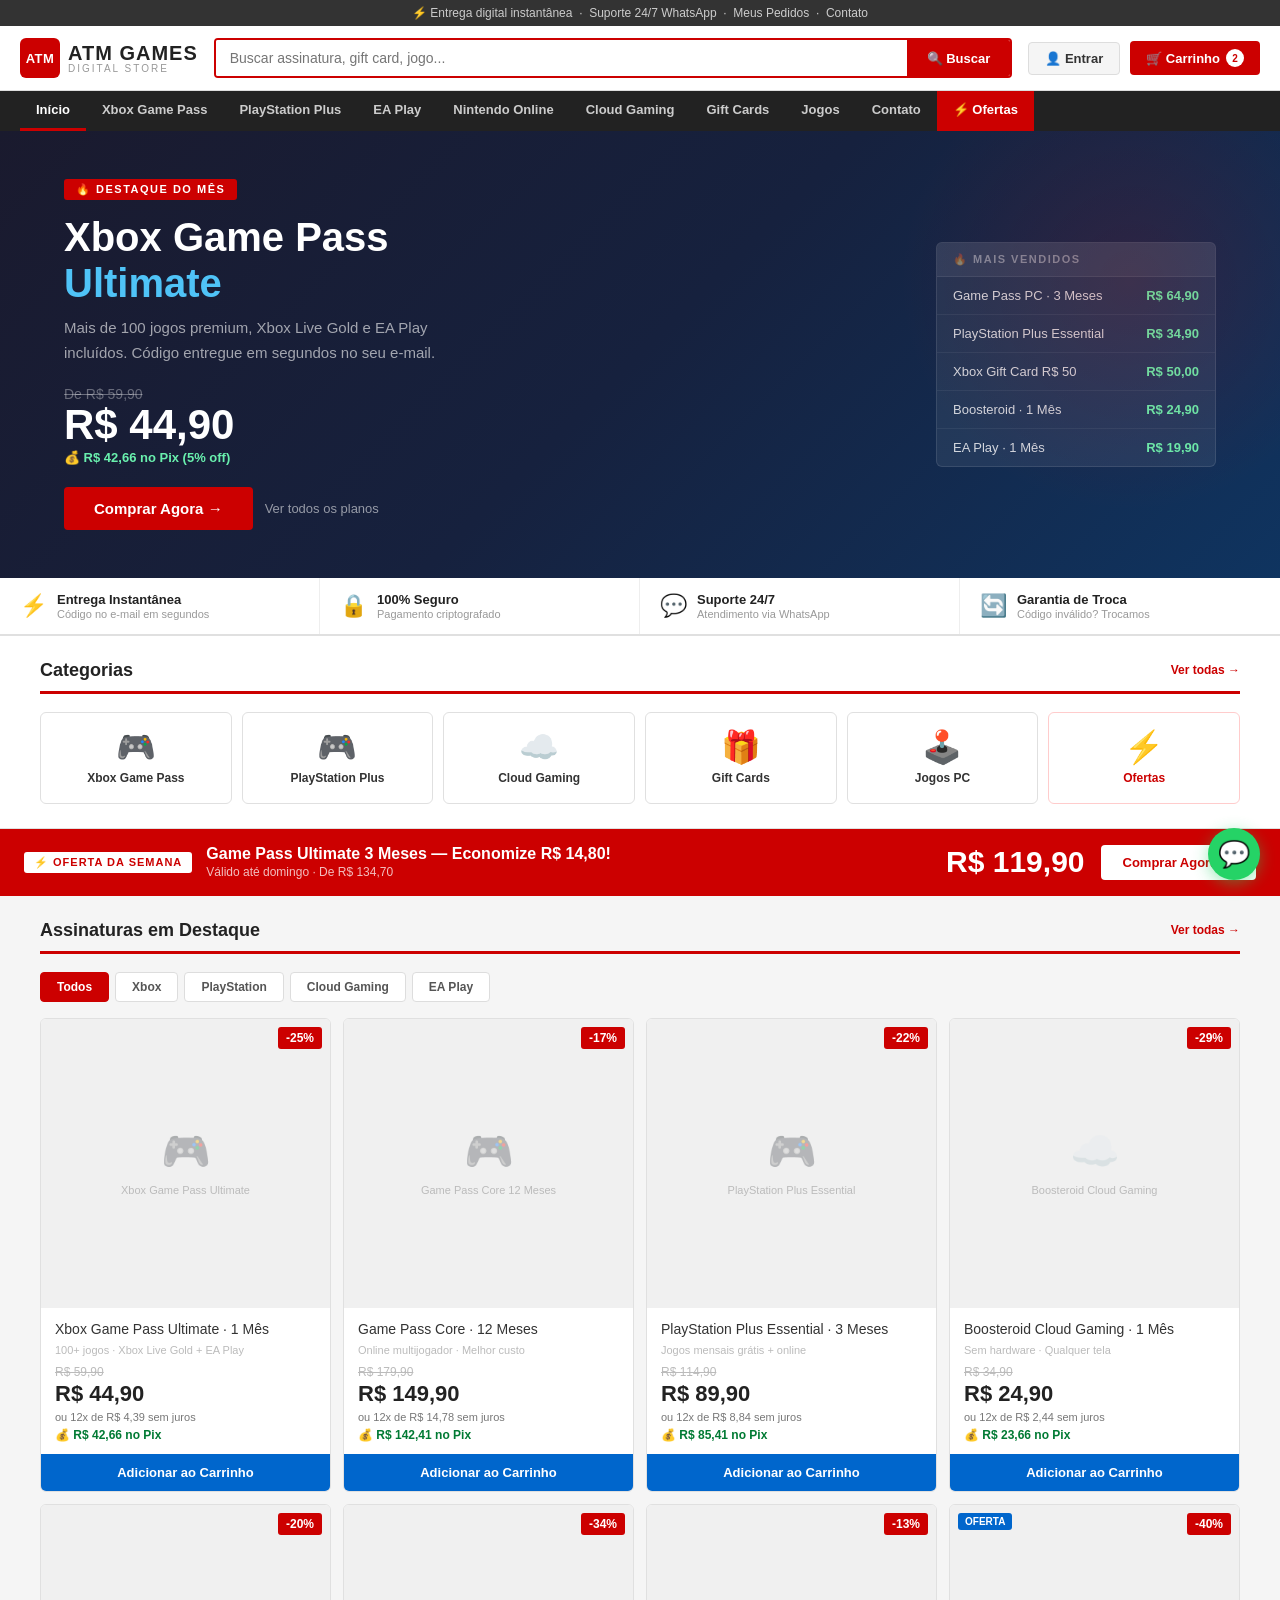
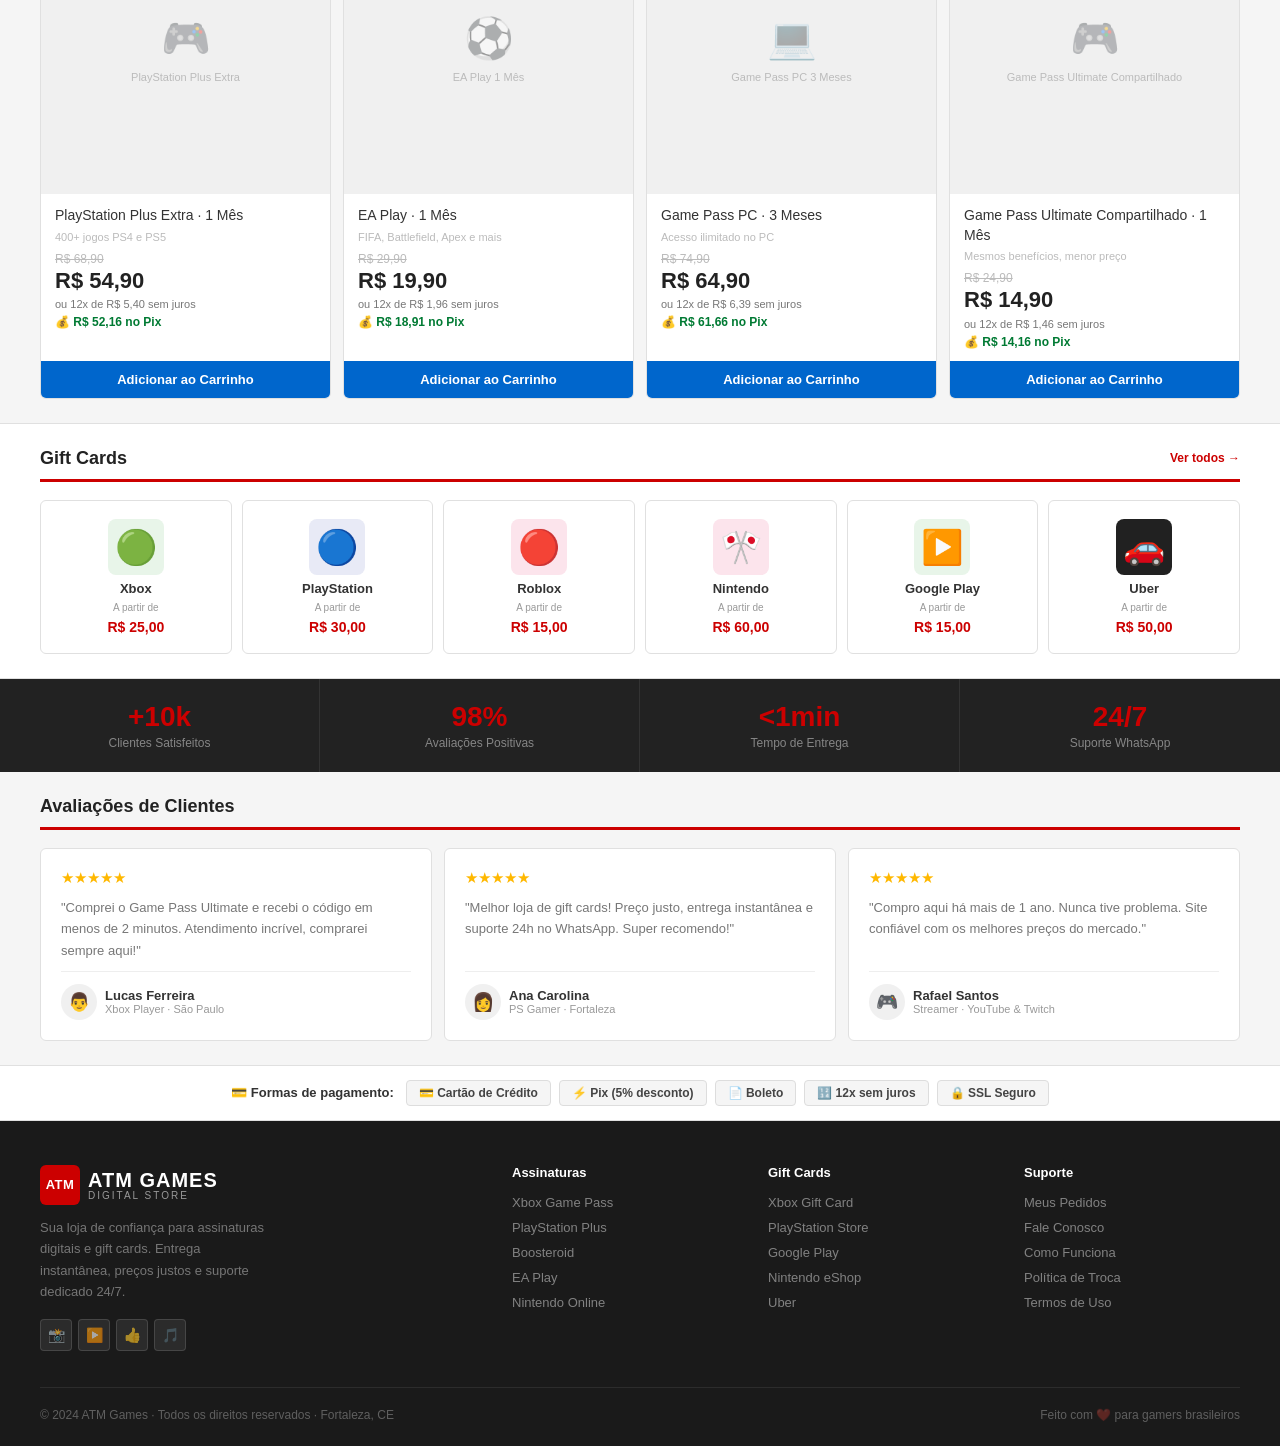
==== commit e6b21a13: "Rebuild completo do zero: estrutura identica ao Tukanoo" ====
--- a/index.html
+++ b/index.html
@@ -1,338 +1,773 @@
 <!DOCTYPE html>
 <html lang="pt-BR">
 <head>
-  <meta charset="UTF-8" />
-  <meta name="viewport" content="width=device-width, initial-scale=1.0" />
-  <title>ATM Games — Assinaturas e Gift Cards Digitais</title>
-  <link href="https://fonts.googleapis.com/css2?family=Inter:wght@400;500;600;700;800;900&display=swap" rel="stylesheet" />
-  <link rel="stylesheet" href="shared.css" />
+  <meta charset="UTF-8">
+  <meta name="viewport" content="width=device-width, initial-scale=1.0">
+  <title>ATM Games - Assinaturas e Gift Cards</title>
+  <style>
+    * { box-sizing: border-box; margin: 0; padding: 0; }
+    body { font-family: Arial, Helvetica, sans-serif; background: #f5f5f5; color: #333; font-size: 14px; }
+    a { text-decoration: none; color: inherit; }
+    img { display: block; max-width: 100%; }
+
+    /* ─── TOPBAR ─── */
+    .topbar {
+      background: #333;
+      color: #ccc;
+      font-size: 12px;
+      padding: 6px 0;
+      text-align: center;
+    }
+    .topbar a { color: #ccc; }
+    .topbar a:hover { color: #fff; text-decoration: underline; }
+
+    /* ─── NAVBAR ─── */
+    .navbar {
+      background: #fff;
+      border-bottom: 1px solid #ddd;
+      padding: 12px 20px;
+      display: flex;
+      align-items: center;
+      gap: 16px;
+    }
+    .nav-logo {
+      display: flex; align-items: center; gap: 8px; flex-shrink: 0; text-decoration: none;
+    }
+    .nav-logo-icon {
+      background: #cc0000; color: #fff; font-weight: 900; font-size: 13px;
+      width: 40px; height: 40px; border-radius: 6px;
+      display: flex; align-items: center; justify-content: center; letter-spacing: 0.5px;
+    }
+    .nav-logo-name { font-size: 20px; font-weight: 700; color: #222; letter-spacing: 1px; }
+    .nav-logo-sub { font-size: 10px; color: #999; letter-spacing: 2px; text-transform: uppercase; display: block; margin-top: -2px; }
+
+    .nav-search {
+      flex: 1; display: flex; border: 2px solid #cc0000; border-radius: 4px; overflow: hidden; height: 40px;
+    }
+    .nav-search input {
+      flex: 1; padding: 0 14px; border: none; outline: none; font-size: 14px; font-family: Arial;
+    }
+    .nav-search button {
+      background: #cc0000; color: #fff; border: none; padding: 0 20px;
+      font-size: 13px; font-weight: 700; cursor: pointer; font-family: Arial;
+    }
+    .nav-search button:hover { background: #aa0000; }
+
+    .nav-actions { display: flex; align-items: center; gap: 10px; flex-shrink: 0; }
+    .nav-btn {
+      display: flex; align-items: center; gap: 6px; padding: 8px 16px;
+      border-radius: 4px; font-size: 13px; font-weight: 700; cursor: pointer;
+      border: none; font-family: Arial; transition: all .15s;
+    }
+    .nav-btn-ghost { background: #f5f5f5; color: #333; border: 1px solid #ddd; }
+    .nav-btn-ghost:hover { background: #eee; }
+    .nav-btn-cart { background: #cc0000; color: #fff; }
+    .nav-btn-cart:hover { background: #aa0000; }
+    .cart-badge {
+      background: #fff; color: #cc0000; border-radius: 50%;
+      width: 18px; height: 18px; display: flex; align-items: center; justify-content: center;
+      font-size: 10px; font-weight: 900;
+    }
+    .nav-hamburger {
+      display: none; flex-direction: column; gap: 5px; cursor: pointer;
+      background: none; border: 1px solid #ddd; padding: 8px; border-radius: 4px;
+    }
+    .nav-hamburger span { display: block; width: 20px; height: 2px; background: #333; border-radius: 2px; transition: .3s; }
+    .nav-hamburger.open span:nth-child(1) { transform: translateY(7px) rotate(45deg); }
+    .nav-hamburger.open span:nth-child(2) { opacity: 0; }
+    .nav-hamburger.open span:nth-child(3) { transform: translateY(-7px) rotate(-45deg); }
+
+    /* ─── CATEGORY BAR ─── */
+    .catbar {
+      background: #222;
+      display: flex; align-items: center;
+      overflow-x: auto; scrollbar-width: none;
+      padding: 0 20px;
+    }
+    .catbar::-webkit-scrollbar { display: none; }
+    .catbar a {
+      color: #ccc; font-size: 13px; font-weight: 600; padding: 11px 16px;
+      white-space: nowrap; display: block; transition: .15s;
+      border-bottom: 3px solid transparent;
+    }
+    .catbar a:hover { color: #fff; background: rgba(255,255,255,.06); }
+    .catbar a.active { color: #fff; border-bottom-color: #cc0000; }
+    .catbar-offer { background: #cc0000 !important; color: #fff !important; border-radius: 0; }
+    .catbar-offer:hover { background: #aa0000 !important; }
+
+    /* ─── MOBILE DRAWER ─── */
+    .nav-mobile {
+      display: none; position: fixed; top: 0; left: 0; right: 0; bottom: 0;
+      background: #fff; z-index: 999; flex-direction: column;
+      padding: 20px; gap: 4px; overflow-y: auto; transform: translateX(-100%);
+      transition: transform .3s;
+    }
+    .nav-mobile.open { display: flex; transform: translateX(0); }
+    .nav-mobile-close { align-self: flex-end; font-size: 24px; cursor: pointer; color: #333; background: none; border: none; margin-bottom: 16px; }
+    .nav-mobile a {
+      display: block; padding: 13px 14px; border-radius: 4px;
+      font-size: 15px; font-weight: 600; color: #333; border: 1px solid transparent; transition: .15s;
+    }
+    .nav-mobile a:hover { background: #fff0f0; color: #cc0000; border-color: rgba(204,0,0,.15); }
+    .nav-mobile-div { height: 1px; background: #eee; margin: 8px 0; }
+
+    /* ─── HERO / BANNER ─── */
+    .hero {
+      background: linear-gradient(135deg, #1a1a2e 0%, #16213e 50%, #0f3460 100%);
+      min-height: 320px;
+      display: flex; align-items: center;
+      position: relative; overflow: hidden;
+    }
+    .hero::before {
+      content: ''; position: absolute; right: -100px; top: -100px;
+      width: 500px; height: 500px; border-radius: 50%;
+      background: radial-gradient(circle, rgba(204,0,0,0.15), transparent 65%);
+    }
+    .hero-inner {
+      width: 100%; max-width: 1200px; margin: 0 auto;
+      padding: 48px 24px; display: grid;
+      grid-template-columns: 1fr 280px; gap: 32px; align-items: center;
+    }
+    .hero-eyebrow {
+      display: inline-block; background: #cc0000; color: #fff;
+      font-size: 11px; font-weight: 700; padding: 4px 12px;
+      border-radius: 3px; letter-spacing: 1.5px; margin-bottom: 14px;
+    }
+    .hero-title { font-size: 40px; font-weight: 700; color: #fff; line-height: 1.15; margin-bottom: 10px; }
+    .hero-title em { color: #4fc3f7; font-style: normal; }
+    .hero-desc { font-size: 15px; color: rgba(255,255,255,.6); line-height: 1.65; margin-bottom: 20px; max-width: 420px; }
+    .hero-price-row { margin-bottom: 22px; }
+    .hero-old { font-size: 14px; color: rgba(255,255,255,.35); text-decoration: line-through; margin-bottom: 2px; }
+    .hero-price { font-size: 42px; font-weight: 700; color: #fff; line-height: 1; }
+    .hero-pix { font-size: 13px; color: #69f0ae; font-weight: 600; margin-top: 4px; }
+    .hero-btns { display: flex; align-items: center; gap: 12px; flex-wrap: wrap; }
+    .hero-btn-primary {
+      background: #cc0000; color: #fff; border: none; padding: 13px 30px;
+      border-radius: 4px; font-size: 15px; font-weight: 700; cursor: pointer;
+      font-family: Arial; transition: .15s;
+    }
+    .hero-btn-primary:hover { background: #aa0000; }
+    .hero-btn-secondary { font-size: 13px; color: rgba(255,255,255,.55); transition: color .15s; }
+    .hero-btn-secondary:hover { color: #fff; }
+
+    .hero-cards {
+      display: flex; flex-direction: column; gap: 0;
+      background: rgba(255,255,255,.07); border: 1px solid rgba(255,255,255,.1);
+      border-radius: 6px; overflow: hidden;
+    }
+    .hero-card-title {
+      padding: 10px 16px; font-size: 11px; font-weight: 700; letter-spacing: 1.5px;
+      color: rgba(255,255,255,.4); background: rgba(255,255,255,.05); text-transform: uppercase;
+      border-bottom: 1px solid rgba(255,255,255,.08);
+    }
+    .hero-card-item {
+      display: flex; justify-content: space-between; align-items: center;
+      padding: 11px 16px; border-bottom: 1px solid rgba(255,255,255,.06);
+      transition: background .15s; cursor: pointer;
+    }
+    .hero-card-item:last-child { border-bottom: none; }
+    .hero-card-item:hover { background: rgba(255,255,255,.06); }
+    .hero-card-item-name { font-size: 13px; color: rgba(255,255,255,.8); }
+    .hero-card-item-price { font-size: 13px; font-weight: 700; color: #69f0ae; }
+
+    /* ─── TRUST BAR ─── */
+    .trustbar {
+      background: #fff; border-bottom: 1px solid #e0e0e0;
+      display: grid; grid-template-columns: repeat(4, 1fr);
+    }
+    .trust-item {
+      display: flex; align-items: center; gap: 10px;
+      padding: 14px 20px; border-right: 1px solid #eee;
+    }
+    .trust-item:last-child { border-right: none; }
+    .trust-ico { font-size: 22px; flex-shrink: 0; }
+    .trust-lbl { font-size: 13px; font-weight: 700; color: #222; }
+    .trust-sub { font-size: 11px; color: #999; margin-top: 1px; }
+
+    /* ─── SECTION WRAPPER ─── */
+    .section { padding: 24px; }
+    .section-inner { max-width: 1200px; margin: 0 auto; }
+    .section-white { background: #fff; border-top: 1px solid #e0e0e0; border-bottom: 1px solid #e0e0e0; }
+
+    /* ─── SECTION HEADER ─── */
+    .sec-hd {
+      display: flex; align-items: center; justify-content: space-between;
+      border-bottom: 3px solid #cc0000; padding-bottom: 10px; margin-bottom: 18px;
+    }
+    .sec-hd h2 { font-size: 18px; font-weight: 700; color: #222; }
+    .sec-hd a { font-size: 12px; color: #cc0000; font-weight: 700; }
+    .sec-hd a:hover { text-decoration: underline; }
+
+    /* ─── CATEGORY TILES ─── */
+    .cat-tiles { display: grid; grid-template-columns: repeat(6, 1fr); gap: 10px; }
+    .cat-tile {
+      background: #fff; border: 1px solid #e0e0e0; border-radius: 6px;
+      padding: 18px 8px; text-align: center; cursor: pointer; transition: all .15s;
+      display: flex; flex-direction: column; align-items: center; gap: 8px;
+    }
+    .cat-tile:hover { border-color: #cc0000; box-shadow: 0 2px 8px rgba(204,0,0,.12); }
+    .cat-tile:hover .cat-tile-name { color: #cc0000; }
+    .cat-tile-ico { font-size: 32px; line-height: 1; }
+    .cat-tile-name { font-size: 12px; font-weight: 700; color: #333; }
+
+    /* ─── OFFER BANNER ─── */
+    .offer-banner {
+      background: #cc0000; padding: 16px 24px;
+      display: flex; align-items: center; justify-content: space-between; gap: 16px; flex-wrap: wrap;
+    }
+    .offer-left { display: flex; align-items: center; gap: 14px; }
+    .offer-badge {
+      background: #fff; color: #cc0000; font-size: 11px; font-weight: 900;
+      padding: 4px 10px; border-radius: 3px; letter-spacing: 1px; white-space: nowrap;
+    }
+    .offer-txt { font-size: 16px; font-weight: 700; color: #fff; }
+    .offer-sub { font-size: 12px; color: rgba(255,255,255,.75); margin-top: 2px; }
+    .offer-price { font-size: 30px; font-weight: 700; color: #fff; white-space: nowrap; }
+    .offer-btn {
+      background: #fff; color: #cc0000; border: none; padding: 10px 22px;
+      border-radius: 4px; font-size: 13px; font-weight: 700; cursor: pointer;
+      font-family: Arial; white-space: nowrap; transition: opacity .15s;
+    }
+    .offer-btn:hover { opacity: .9; }
+
+    /* ─── FILTER PILLS ─── */
+    .pills { display: flex; gap: 6px; margin-bottom: 16px; flex-wrap: wrap; }
+    .pill {
+      padding: 7px 16px; border-radius: 4px; font-size: 12px; font-weight: 700;
+      cursor: pointer; border: 1.5px solid #ddd; font-family: Arial; transition: .15s; background: #fff;
+    }
+    .pill.on { background: #cc0000; color: #fff; border-color: #cc0000; }
+    .pill.off { color: #555; }
+    .pill.off:hover { border-color: #cc0000; color: #cc0000; }
+
+    /* ─── PRODUCT GRID ─── */
+    .prod-grid { display: grid; grid-template-columns: repeat(4, 1fr); gap: 12px; }
+
+    /* ─── PRODUCT CARD ─── */
+    .prod-card {
+      background: #fff; border: 1px solid #e0e0e0; border-radius: 6px;
+      overflow: hidden; display: flex; flex-direction: column;
+      transition: box-shadow .2s; position: relative;
+    }
+    .prod-card:hover { box-shadow: 0 4px 16px rgba(0,0,0,.12); }
+    .prod-img {
+      display: block; padding-top: 100%; position: relative;
+      background: #f0f0f0; overflow: hidden;
+    }
+    .prod-img img {
+      position: absolute; inset: 0; width: 100%; height: 100%; object-fit: cover;
+    }
+    .prod-img-ph {
+      position: absolute; inset: 0; display: flex; align-items: center; justify-content: center;
+      flex-direction: column; gap: 8px;
+    }
+    .prod-img-ph-ico { font-size: 40px; opacity: .4; }
+    .prod-img-ph-txt { font-size: 11px; color: #bbb; text-align: center; padding: 0 8px; line-height: 1.4; }
+    .prod-discount {
+      position: absolute; top: 8px; right: 8px; z-index: 2;
+      background: #cc0000; color: #fff; font-size: 12px; font-weight: 700;
+      padding: 4px 8px; border-radius: 3px;
+    }
+    .prod-new {
+      position: absolute; top: 8px; left: 8px; z-index: 2;
+      background: #0066cc; color: #fff; font-size: 10px; font-weight: 700;
+      padding: 3px 7px; border-radius: 3px;
+    }
+    .prod-info { padding: 12px 14px; flex: 1; display: flex; flex-direction: column; gap: 3px; }
+    .prod-name { font-size: 14px; color: #333; line-height: 1.4; font-weight: 400; transition: color .15s; }
+    .prod-card:hover .prod-name { color: #cc0000; }
+    .prod-sku { font-size: 11px; color: #bbb; margin-top: 2px; }
+    .prod-old { font-size: 12px; color: #bbb; text-decoration: line-through; margin-top: 6px; }
+    .prod-price { font-size: 22px; font-weight: 700; color: #222; line-height: 1.1; }
+    .prod-install { font-size: 11px; color: #777; margin-top: 2px; }
+    .prod-pix { font-size: 12px; color: #007a33; font-weight: 700; margin-top: 2px; }
+    .prod-btn {
+      display: block; width: 100%; padding: 11px;
+      background: #0066cc; color: #fff; border: none;
+      font-size: 13px; font-weight: 700; cursor: pointer;
+      font-family: Arial; transition: background .15s; text-align: center;
+    }
+    .prod-btn:hover { background: #0052a3; }
+
+    /* ─── GIFT GRID ─── */
+    .gift-grid { display: grid; grid-template-columns: repeat(6, 1fr); gap: 10px; }
+    .gift-card {
+      background: #fff; border: 1px solid #e0e0e0; border-radius: 6px;
+      padding: 18px 8px; text-align: center; cursor: pointer; transition: all .15s;
+      display: flex; flex-direction: column; align-items: center; gap: 6px;
+    }
+    .gift-card:hover { border-color: #cc0000; box-shadow: 0 2px 8px rgba(204,0,0,.12); }
+    .gift-card:hover .gift-name { color: #cc0000; }
+    .gift-ico { font-size: 34px; width: 56px; height: 56px; display: flex; align-items: center; justify-content: center; border-radius: 8px; }
+    .gift-name { font-size: 13px; font-weight: 700; color: #333; }
+    .gift-from { font-size: 10px; color: #999; }
+    .gift-price { font-size: 14px; font-weight: 700; color: #cc0000; }
+
+    /* ─── STATS ─── */
+    .statsbar {
+      background: #222; display: grid; grid-template-columns: repeat(4, 1fr);
+    }
+    .stat-item {
+      display: flex; flex-direction: column; align-items: center; gap: 3px;
+      padding: 22px 16px; border-right: 1px solid rgba(255,255,255,.08);
+    }
+    .stat-item:last-child { border-right: none; }
+    .stat-val { font-size: 28px; font-weight: 700; color: #cc0000; }
+    .stat-lbl { font-size: 12px; color: rgba(255,255,255,.45); }
+
+    /* ─── REVIEWS ─── */
+    .reviews-grid { display: grid; grid-template-columns: repeat(3, 1fr); gap: 12px; }
+    .review-card {
+      background: #fff; border: 1px solid #e0e0e0; border-radius: 6px;
+      padding: 20px; display: flex; flex-direction: column; gap: 10px;
+    }
+    .review-stars { color: #ffb800; font-size: 15px; }
+    .review-txt { font-size: 13px; color: #777; line-height: 1.65; flex: 1; }
+    .review-author { display: flex; align-items: center; gap: 8px; padding-top: 12px; border-top: 1px solid #eee; }
+    .review-avatar { width: 36px; height: 36px; border-radius: 50%; background: #f0f0f0; display:flex; align-items:center; justify-content:center; font-size:18px; flex-shrink:0; }
+    .review-name { font-size: 13px; font-weight: 700; color: #333; }
+    .review-role { font-size: 11px; color: #999; }
+
+    /* ─── PAYMENT BAR ─── */
+    .paybar {
+      background: #fff; border-top: 1px solid #e0e0e0; border-bottom: 1px solid #e0e0e0;
+      padding: 14px 24px; display: flex; align-items: center; justify-content: center;
+      gap: 12px; flex-wrap: wrap;
+    }
+    .pay-lbl { font-size: 13px; font-weight: 700; color: #333; }
+    .pay-chip {
+      padding: 5px 12px; background: #f5f5f5; border: 1px solid #ddd;
+      border-radius: 4px; font-size: 12px; font-weight: 600; color: #444;
+    }
+
+    /* ─── FOOTER ─── */
+    .footer { background: #1a1a1a; padding: 44px 24px 24px; }
+    .footer-inner { max-width: 1200px; margin: 0 auto; }
+    .footer-grid { display: grid; grid-template-columns: 2fr 1fr 1fr 1fr; gap: 40px; margin-bottom: 36px; }
+    .footer-brand-desc { font-size: 13px; color: rgba(255,255,255,.4); line-height: 1.65; margin-top: 12px; max-width: 230px; }
+    .footer-socials { display: flex; gap: 6px; margin-top: 16px; }
+    .footer-social-btn {
+      width: 32px; height: 32px; background: rgba(255,255,255,.08);
+      border: 1px solid rgba(255,255,255,.12); border-radius: 4px;
+      display: flex; align-items: center; justify-content: center;
+      cursor: pointer; transition: .15s; color: rgba(255,255,255,.6); font-size: 14px;
+    }
+    .footer-social-btn:hover { background: #cc0000; border-color: #cc0000; color: #fff; }
+    .footer-col-title { font-size: 13px; font-weight: 700; color: #fff; margin-bottom: 14px; }
+    .footer-links { list-style: none; display: flex; flex-direction: column; gap: 9px; }
+    .footer-links a { font-size: 13px; color: rgba(255,255,255,.45); transition: color .15s; }
+    .footer-links a:hover { color: rgba(255,255,255,.9); }
+    .footer-bottom {
+      border-top: 1px solid rgba(255,255,255,.08); padding-top: 20px;
+      display: flex; align-items: center; justify-content: space-between; flex-wrap: wrap; gap: 8px;
+    }
+    .footer-btm-txt { font-size: 12px; color: rgba(255,255,255,.3); }
+
+    /* ─── WHATSAPP FAB ─── */
+    .wa-fab {
+      position: fixed; bottom: 20px; right: 20px; width: 52px; height: 52px;
+      background: #25d366; border-radius: 50%; display: flex; align-items: center;
+      justify-content: center; z-index: 200; box-shadow: 0 4px 16px rgba(37,211,102,.45);
+      font-size: 26px; text-decoration: none; transition: transform .2s;
+    }
+    .wa-fab:hover { transform: scale(1.1); }
+
+    /* ─── RESPONSIVE ─── */
+    @media (max-width: 1100px) {
+      .prod-grid { grid-template-columns: repeat(3, 1fr); }
+      .gift-grid { grid-template-columns: repeat(3, 1fr); }
+      .cat-tiles { grid-template-columns: repeat(3, 1fr); }
+      .hero-inner { grid-template-columns: 1fr; }
+      .hero-cards { display: none; }
+      .footer-grid { grid-template-columns: 1fr 1fr; gap: 24px; }
+    }
+    @media (max-width: 768px) {
+      .navbar { flex-wrap: wrap; padding: 10px 14px; gap: 10px; }
+      .nav-search { order: 3; flex-basis: 100%; }
+      .nav-actions .nav-btn-ghost { display: none; }
+      .nav-hamburger { display: flex; }
+      .catbar { display: none; }
+      .trustbar { grid-template-columns: 1fr 1fr; }
+      .trust-item { border-right: none; border-bottom: 1px solid #eee; padding: 12px 14px; }
+      .trust-item:nth-child(2n) { border-left: 1px solid #eee; }
+      .trust-item:nth-last-child(-n+2) { border-bottom: none; }
+      .prod-grid { grid-template-columns: repeat(2, 1fr); gap: 8px; }
+      .reviews-grid { grid-template-columns: 1fr; }
+      .statsbar { grid-template-columns: 1fr 1fr; }
+      .stat-item { border-right: none; border-bottom: 1px solid rgba(255,255,255,.08); }
+      .statsbar .stat-item:nth-child(2n) { border-left: 1px solid rgba(255,255,255,.08); }
+      .offer-banner { flex-direction: column; align-items: flex-start; padding: 14px 16px; }
+      .footer-grid { grid-template-columns: 1fr; gap: 20px; }
+      .footer-bottom { flex-direction: column; text-align: center; }
+      .section { padding: 16px; }
+      .hero-title { font-size: 28px; }
+      .hero-inner { padding: 32px 16px; }
+    }
+    @media (max-width: 480px) {
+      .navbar { padding: 8px 12px; }
+      .nav-logo-name { font-size: 16px; }
+      .prod-grid { grid-template-columns: repeat(2, 1fr); gap: 6px; }
+      .prod-info { padding: 8px 10px; }
+      .prod-name { font-size: 12px; }
+      .prod-price { font-size: 17px; }
+      .gift-grid { grid-template-columns: repeat(2, 1fr); }
+      .cat-tiles { grid-template-columns: repeat(2, 1fr); }
+      .trustbar { grid-template-columns: 1fr; }
+      .trust-item:nth-child(2n) { border-left: none; }
+      .hero-title { font-size: 22px; }
+      .hero-price { font-size: 32px; }
+      .paybar { flex-direction: column; gap: 8px; }
+      .statsbar { grid-template-columns: 1fr 1fr; }
+    }
+  </style>
 </head>
 <body>
 
-<!-- TOP BAR -->
+<!-- TOPBAR -->
 <div class="topbar">
-  <span>⚡ Entrega digital instantânea · Suporte 24/7 via WhatsApp</span>
-  <span>
-    <a href="meus-pedidos.html">Meus Pedidos</a> &nbsp;|&nbsp;
-    <a href="contato.html">Contato</a>
-  </span>
+  ⚡ Entrega digital instantânea &nbsp;·&nbsp; Suporte 24/7 WhatsApp &nbsp;·&nbsp;
+  <a href="meus-pedidos.html">Meus Pedidos</a> &nbsp;·&nbsp;
+  <a href="contato.html">Contato</a>
 </div>
 
 <!-- NAVBAR -->
 <nav class="navbar">
   <a href="index.html" class="nav-logo">
-    <div class="nav-logo-mark">ATM</div>
-    <span class="nav-logo-text">ATM GAMES</span>
+    <div class="nav-logo-icon">ATM</div>
+    <div>
+      <span class="nav-logo-name">ATM GAMES</span>
+      <span class="nav-logo-sub">Digital Store</span>
+    </div>
   </a>
 
   <div class="nav-search">
-    <input type="text" placeholder="Buscar assinatura, gift card, jogo..." />
-    <button class="nav-search-btn">🔍 Buscar</button>
-  </div>
-
-  <div class="nav-right">
-    <a href="#" class="nav-account">👤 Entrar</a>
-    <button class="nav-cart">
-      🛒 Carrinho <span class="nav-cart-count">2</span>
+    <input type="text" placeholder="Buscar assinatura, gift card, jogo...">
+    <button>🔍 Buscar</button>
+  </div>
+
+  <div class="nav-actions">
+    <button class="nav-btn nav-btn-ghost">👤 Entrar</button>
+    <button class="nav-btn nav-btn-cart">
+      🛒 Carrinho <span class="cart-badge">2</span>
     </button>
-    <button class="nav-hamburger" id="navHamburger">
+    <button class="nav-hamburger" id="hambBtn">
       <span></span><span></span><span></span>
     </button>
   </div>
 </nav>
 
-<!-- CATEGORY NAV -->
-<nav class="cat-nav">
+<!-- CATEGORY BAR -->
+<nav class="catbar">
   <a href="index.html" class="active">Início</a>
   <a href="assinaturas.html">Xbox Game Pass</a>
   <a href="assinaturas.html">PlayStation Plus</a>
   <a href="assinaturas.html">EA Play</a>
+  <a href="assinaturas.html">Nintendo Online</a>
   <a href="assinaturas.html">Cloud Gaming</a>
   <a href="gift-cards.html">Gift Cards</a>
   <a href="jogos.html">Jogos</a>
-  <a href="meus-pedidos.html">Meus Pedidos</a>
   <a href="contato.html">Contato</a>
-  <a href="assinaturas.html" class="cat-nav-offer">⚡ Ofertas</a>
+  <a href="assinaturas.html" class="catbar-offer">⚡ Ofertas</a>
 </nav>
 
-<!-- Mobile Menu -->
-<div class="nav-mobile" id="navMobile">
-  <a href="index.html" class="active">🏠 Início</a>
+<!-- MOBILE DRAWER -->
+<div class="nav-mobile" id="mobileMenu">
+  <button class="nav-mobile-close" id="closeMenu">✕</button>
+  <a href="index.html">🏠 Início</a>
   <a href="assinaturas.html">🎮 Assinaturas</a>
   <a href="jogos.html">🕹️ Jogos</a>
   <a href="gift-cards.html">🎁 Gift Cards</a>
   <a href="meus-pedidos.html">📦 Meus Pedidos</a>
   <a href="contato.html">📞 Contato</a>
-  <div class="nav-mobile-divider"></div>
-  <div class="nav-mobile-actions">
-    <button class="btn btn-outline" style="color:#fff;border-color:rgba(255,255,255,.3);">👤 Entrar</button>
-    <button class="btn btn-blue">🛒 Carrinho (2)</button>
-  </div>
+  <div class="nav-mobile-div"></div>
+  <a href="#">👤 Entrar / Criar Conta</a>
+  <a href="#" style="background:#cc0000;color:#fff;border-radius:4px;">🛒 Carrinho (2)</a>
 </div>
 
 <!-- HERO BANNER -->
-<section class="hero-banner">
+<section class="hero">
   <div class="hero-inner">
     <div>
-      <span class="hero-tag">DESTAQUE DO MÊS</span>
-      <h1 class="hero-title">Xbox Game Pass <span>Ultimate</span></h1>
-      <p class="hero-sub">Mais de 100 jogos premium, Xbox Live Gold e EA Play. Ative hoje.</p>
-      <div class="hero-price-wrap">
+      <span class="hero-eyebrow">🔥 DESTAQUE DO MÊS</span>
+      <h1 class="hero-title">Xbox Game Pass<br><em>Ultimate</em></h1>
+      <p class="hero-desc">Mais de 100 jogos premium, Xbox Live Gold e EA Play incluídos. Código entregue em segundos no seu e-mail.</p>
+      <div class="hero-price-row">
         <p class="hero-old">De R$ 59,90</p>
         <p class="hero-price">R$ 44,90</p>
-        <p class="hero-pix">💰 R$ 42,66 no Pix</p>
-      </div>
-      <button class="hero-btn">Comprar Agora →</button>
-    </div>
-
-    <div class="hero-side-list">
-      <p class="hero-side-list-title">🔥 Mais Vendidos</p>
-      <a href="assinaturas.html" class="hero-side-item">
-        <span class="hero-side-name">Game Pass PC · 3 Meses</span>
-        <span class="hero-side-price">R$ 64,90</span>
-      </a>
-      <a href="assinaturas.html" class="hero-side-item">
-        <span class="hero-side-name">PlayStation Plus Essential</span>
-        <span class="hero-side-price">R$ 34,90</span>
-      </a>
-      <a href="gift-cards.html" class="hero-side-item">
-        <span class="hero-side-name">Xbox Gift Card R$ 50</span>
-        <span class="hero-side-price">R$ 50,00</span>
-      </a>
-      <a href="assinaturas.html" class="hero-side-item">
-        <span class="hero-side-name">Boosteroid · 1 Mês</span>
-        <span class="hero-side-price">R$ 24,90</span>
-      </a>
-      <a href="assinaturas.html" class="hero-side-item">
-        <span class="hero-side-name">EA Play · 1 Mês</span>
-        <span class="hero-side-price">R$ 19,90</span>
+        <p class="hero-pix">💰 R$ 42,66 no Pix (5% off)</p>
+      </div>
+      <div class="hero-btns">
+        <button class="hero-btn-primary">Comprar Agora →</button>
+        <a href="assinaturas.html" class="hero-btn-secondary">Ver todos os planos</a>
+      </div>
+    </div>
+
+    <div class="hero-cards">
+      <p class="hero-card-title">🔥 Mais Vendidos</p>
+      <a href="assinaturas.html" class="hero-card-item">
+        <span class="hero-card-item-name">Game Pass PC · 3 Meses</span>
+        <span class="hero-card-item-price">R$ 64,90</span>
+      </a>
+      <a href="assinaturas.html" class="hero-card-item">
+        <span class="hero-card-item-name">PlayStation Plus Essential</span>
+        <span class="hero-card-item-price">R$ 34,90</span>
+      </a>
+      <a href="gift-cards.html" class="hero-card-item">
+        <span class="hero-card-item-name">Xbox Gift Card R$ 50</span>
+        <span class="hero-card-item-price">R$ 50,00</span>
+      </a>
+      <a href="assinaturas.html" class="hero-card-item">
+        <span class="hero-card-item-name">Boosteroid · 1 Mês</span>
+        <span class="hero-card-item-price">R$ 24,90</span>
+      </a>
+      <a href="assinaturas.html" class="hero-card-item">
+        <span class="hero-card-item-name">EA Play · 1 Mês</span>
+        <span class="hero-card-item-price">R$ 19,90</span>
       </a>
     </div>
   </div>
 </section>
 
-<!-- TRUST STRIP -->
-<div class="trust-strip">
+<!-- TRUST BAR -->
+<div class="trustbar">
   <div class="trust-item">
-    <span class="trust-icon">⚡</span>
-    <div><p class="trust-label">Entrega Instantânea</p><p class="trust-sub">Código no e-mail em segundos</p></div>
+    <span class="trust-ico">⚡</span>
+    <div><p class="trust-lbl">Entrega Instantânea</p><p class="trust-sub">Código no e-mail em segundos</p></div>
   </div>
   <div class="trust-item">
-    <span class="trust-icon">🔒</span>
-    <div><p class="trust-label">100% Seguro</p><p class="trust-sub">Pagamento criptografado</p></div>
+    <span class="trust-ico">🔒</span>
+    <div><p class="trust-lbl">100% Seguro</p><p class="trust-sub">Pagamento criptografado</p></div>
   </div>
   <div class="trust-item">
-    <span class="trust-icon">💬</span>
-    <div><p class="trust-label">Suporte 24/7</p><p class="trust-sub">Atendimento via WhatsApp</p></div>
+    <span class="trust-ico">💬</span>
+    <div><p class="trust-lbl">Suporte 24/7</p><p class="trust-sub">Atendimento via WhatsApp</p></div>
   </div>
   <div class="trust-item">
-    <span class="trust-icon">🔄</span>
-    <div><p class="trust-label">Garantia de Troca</p><p class="trust-sub">Código inválido? Trocamos</p></div>
+    <span class="trust-ico">🔄</span>
+    <div><p class="trust-lbl">Garantia de Troca</p><p class="trust-sub">Código inválido? Trocamos</p></div>
   </div>
 </div>
 
-<!-- CATEGORY TILES -->
-<div style="background:#fff;border-bottom:1px solid #ddd;padding:20px;">
-  <div class="cat-tiles" style="max-width:1200px;margin:0 auto;">
-    <a href="assinaturas.html" class="cat-tile">
-      <div class="cat-tile-icon">🎮</div>
-      <span class="cat-tile-name">Xbox Game Pass</span>
-    </a>
-    <a href="assinaturas.html" class="cat-tile">
-      <div class="cat-tile-icon">🎮</div>
-      <span class="cat-tile-name">PlayStation Plus</span>
-    </a>
-    <a href="assinaturas.html" class="cat-tile">
-      <div class="cat-tile-icon">☁️</div>
-      <span class="cat-tile-name">Cloud Gaming</span>
-    </a>
-    <a href="gift-cards.html" class="cat-tile">
-      <div class="cat-tile-icon">🎁</div>
-      <span class="cat-tile-name">Gift Cards</span>
-    </a>
-    <a href="jogos.html" class="cat-tile">
-      <div class="cat-tile-icon">🕹️</div>
-      <span class="cat-tile-name">Jogos PC</span>
-    </a>
-    <a href="assinaturas.html" class="cat-tile" style="border-color:#e8001c;">
-      <div class="cat-tile-icon">⚡</div>
-      <span class="cat-tile-name" style="color:#e8001c;">Ofertas</span>
-    </a>
+<!-- CATEGORIAS -->
+<div class="section section-white">
+  <div class="section-inner">
+    <div class="sec-hd">
+      <h2>Categorias</h2>
+      <a href="assinaturas.html">Ver todas →</a>
+    </div>
+    <div class="cat-tiles">
+      <a href="assinaturas.html" class="cat-tile">
+        <div class="cat-tile-ico">🎮</div>
+        <span class="cat-tile-name">Xbox Game Pass</span>
+      </a>
+      <a href="assinaturas.html" class="cat-tile">
+        <div class="cat-tile-ico">🎮</div>
+        <span class="cat-tile-name">PlayStation Plus</span>
+      </a>
+      <a href="assinaturas.html" class="cat-tile">
+        <div class="cat-tile-ico">☁️</div>
+        <span class="cat-tile-name">Cloud Gaming</span>
+      </a>
+      <a href="gift-cards.html" class="cat-tile">
+        <div class="cat-tile-ico">🎁</div>
+        <span class="cat-tile-name">Gift Cards</span>
+      </a>
+      <a href="jogos.html" class="cat-tile">
+        <div class="cat-tile-ico">🕹️</div>
+        <span class="cat-tile-name">Jogos PC</span>
+      </a>
+      <a href="assinaturas.html" class="cat-tile" style="border-color:#ffcccc;">
+        <div class="cat-tile-ico">⚡</div>
+        <span class="cat-tile-name" style="color:#cc0000;">Ofertas</span>
+      </a>
+    </div>
   </div>
 </div>
 
-<!-- OFFER STRIP -->
-<div class="offer-strip">
-  <div>
-    <p class="offer-strip-text">⚡ OFERTA DA SEMANA — Game Pass Ultimate 3 Meses</p>
-    <p class="offer-strip-sub">Economize R$ 14,80 · De R$ 134,70 · Válido até domingo</p>
-  </div>
-  <div style="display:flex;align-items:center;gap:20px;">
-    <span class="offer-strip-price">R$ 119,90</span>
-    <button class="offer-strip-btn">Comprar →</button>
+<!-- OFFER BANNER -->
+<div class="offer-banner">
+  <div class="offer-left">
+    <span class="offer-badge">⚡ OFERTA DA SEMANA</span>
+    <div>
+      <p class="offer-txt">Game Pass Ultimate 3 Meses — Economize R$ 14,80!</p>
+      <p class="offer-sub">Válido até domingo · De R$ 134,70</p>
+    </div>
+  </div>
+  <div style="display:flex;align-items:center;gap:16px;">
+    <span class="offer-price">R$ 119,90</span>
+    <button class="offer-btn">Comprar Agora →</button>
   </div>
 </div>
 
 <!-- ASSINATURAS -->
-<div style="background:#f0f0f0;padding:20px 20px 28px;">
-  <div style="max-width:1200px;margin:0 auto;">
-    <div class="section-hd">
+<div class="section">
+  <div class="section-inner">
+    <div class="sec-hd">
       <h2>Assinaturas em Destaque</h2>
-      <a href="assinaturas.html">Ver todas as assinaturas →</a>
-    </div>
-
-    <div class="filter-pills">
-      <button class="pill pill-active">Todos</button>
-      <button class="pill pill-inactive">Xbox</button>
-      <button class="pill pill-inactive">PlayStation</button>
-      <button class="pill pill-inactive">Cloud Gaming</button>
-      <button class="pill pill-inactive">EA Play</button>
-    </div>
-
-    <div class="product-grid">
-
-      <div class="product-card">
-        <a href="assinaturas.html" style="display:block;">
-          <div class="product-img-wrap">
-            <div class="product-img-placeholder">Xbox Game Pass Ultimate</div>
-            <span class="product-discount-badge">-25%</span>
+      <a href="assinaturas.html">Ver todas →</a>
+    </div>
+
+    <div class="pills">
+      <button class="pill on">Todos</button>
+      <button class="pill off">Xbox</button>
+      <button class="pill off">PlayStation</button>
+      <button class="pill off">Cloud Gaming</button>
+      <button class="pill off">EA Play</button>
+    </div>
+
+    <div class="prod-grid">
+
+      <div class="prod-card">
+        <a href="assinaturas.html" class="prod-img">
+          <div class="prod-img-ph">
+            <div class="prod-img-ph-ico">🎮</div>
+            <div class="prod-img-ph-txt">Xbox Game Pass Ultimate</div>
           </div>
+          <span class="prod-discount">-25%</span>
         </a>
-        <div class="product-info">
-          <a href="assinaturas.html" class="product-name">Xbox Game Pass Ultimate · 1 Mês</a>
-          <span class="product-sku">100+ jogos · Gold + EA Play</span>
-          <p class="product-old-price">R$ 59,90</p>
-          <p class="product-price">R$ 44,90</p>
-          <p class="product-pix">💰 R$ 42,66 no Pix</p>
-          <p class="product-installment">ou 12x de R$ 4,39 sem juros</p>
-        </div>
-        <button class="product-add-btn">Adicionar ao Carrinho</button>
-      </div>
-
-      <div class="product-card">
-        <a href="assinaturas.html" style="display:block;">
-          <div class="product-img-wrap">
-            <div class="product-img-placeholder">Game Pass Core 12 Meses</div>
-            <span class="product-discount-badge">-17%</span>
+        <div class="prod-info">
+          <a href="assinaturas.html" class="prod-name">Xbox Game Pass Ultimate · 1 Mês</a>
+          <span class="prod-sku">100+ jogos · Xbox Live Gold + EA Play</span>
+          <p class="prod-old">R$ 59,90</p>
+          <p class="prod-price">R$ 44,90</p>
+          <p class="prod-install">ou 12x de R$ 4,39 sem juros</p>
+          <p class="prod-pix">💰 R$ 42,66 no Pix</p>
+        </div>
+        <button class="prod-btn">Adicionar ao Carrinho</button>
+      </div>
+
+      <div class="prod-card">
+        <a href="assinaturas.html" class="prod-img">
+          <div class="prod-img-ph">
+            <div class="prod-img-ph-ico">🎮</div>
+            <div class="prod-img-ph-txt">Game Pass Core 12 Meses</div>
           </div>
+          <span class="prod-discount">-17%</span>
         </a>
-        <div class="product-info">
-          <a href="assinaturas.html" class="product-name">Game Pass Core · 12 Meses</a>
-          <span class="product-sku">Melhor custo-benefício · Online</span>
-          <p class="product-old-price">R$ 179,90</p>
-          <p class="product-price">R$ 149,90</p>
-          <p class="product-pix">💰 R$ 142,41 no Pix</p>
-          <p class="product-installment">ou 12x de R$ 14,78 sem juros</p>
-        </div>
-        <button class="product-add-btn">Adicionar ao Carrinho</button>
-      </div>
-
-      <div class="product-card">
-        <a href="assinaturas.html" style="display:block;">
-          <div class="product-img-wrap">
-            <div class="product-img-placeholder">PlayStation Plus Essential</div>
-            <span class="product-discount-badge">-22%</span>
+        <div class="prod-info">
+          <a href="assinaturas.html" class="prod-name">Game Pass Core · 12 Meses</a>
+          <span class="prod-sku">Online multijogador · Melhor custo</span>
+          <p class="prod-old">R$ 179,90</p>
+          <p class="prod-price">R$ 149,90</p>
+          <p class="prod-install">ou 12x de R$ 14,78 sem juros</p>
+          <p class="prod-pix">💰 R$ 142,41 no Pix</p>
+        </div>
+        <button class="prod-btn">Adicionar ao Carrinho</button>
+      </div>
+
+      <div class="prod-card">
+        <a href="assinaturas.html" class="prod-img">
+          <div class="prod-img-ph">
+            <div class="prod-img-ph-ico">🎮</div>
+            <div class="prod-img-ph-txt">PlayStation Plus Essential</div>
           </div>
+          <span class="prod-discount">-22%</span>
         </a>
-        <div class="product-info">
-          <a href="assinaturas.html" class="product-name">PlayStation Plus Essential · 3 Meses</a>
-          <span class="product-sku">Jogos mensais grátis + online</span>
-          <p class="product-old-price">R$ 114,90</p>
-          <p class="product-price">R$ 89,90</p>
-          <p class="product-pix">💰 R$ 85,41 no Pix</p>
-          <p class="product-installment">ou 12x de R$ 8,84 sem juros</p>
-        </div>
-        <button class="product-add-btn">Adicionar ao Carrinho</button>
-      </div>
-
-      <div class="product-card">
-        <a href="assinaturas.html" style="display:block;">
-          <div class="product-img-wrap">
-            <div class="product-img-placeholder">Boosteroid Cloud Gaming</div>
-            <span class="product-discount-badge">-29%</span>
+        <div class="prod-info">
+          <a href="assinaturas.html" class="prod-name">PlayStation Plus Essential · 3 Meses</a>
+          <span class="prod-sku">Jogos mensais grátis + online</span>
+          <p class="prod-old">R$ 114,90</p>
+          <p class="prod-price">R$ 89,90</p>
+          <p class="prod-install">ou 12x de R$ 8,84 sem juros</p>
+          <p class="prod-pix">💰 R$ 85,41 no Pix</p>
+        </div>
+        <button class="prod-btn">Adicionar ao Carrinho</button>
+      </div>
+
+      <div class="prod-card">
+        <a href="assinaturas.html" class="prod-img">
+          <div class="prod-img-ph">
+            <div class="prod-img-ph-ico">☁️</div>
+            <div class="prod-img-ph-txt">Boosteroid Cloud Gaming</div>
           </div>
+          <span class="prod-discount">-29%</span>
         </a>
-        <div class="product-info">
-          <a href="assinaturas.html" class="product-name">Boosteroid Cloud Gaming · 1 Mês</a>
-          <span class="product-sku">Sem hardware · Jogue em qualquer tela</span>
-          <p class="product-old-price">R$ 34,90</p>
-          <p class="product-price">R$ 24,90</p>
-          <p class="product-pix">💰 R$ 23,66 no Pix</p>
-          <p class="product-installment">ou 12x de R$ 2,44 sem juros</p>
-        </div>
-        <button class="product-add-btn">Adicionar ao Carrinho</button>
-      </div>
-
-      <div class="product-card">
-        <a href="assinaturas.html" style="display:block;">
-          <div class="product-img-wrap">
-            <div class="product-img-placeholder">PlayStation Plus Extra</div>
-            <span class="product-discount-badge">-20%</span>
+        <div class="prod-info">
+          <a href="assinaturas.html" class="prod-name">Boosteroid Cloud Gaming · 1 Mês</a>
+          <span class="prod-sku">Sem hardware · Qualquer tela</span>
+          <p class="prod-old">R$ 34,90</p>
+          <p class="prod-price">R$ 24,90</p>
+          <p class="prod-install">ou 12x de R$ 2,44 sem juros</p>
+          <p class="prod-pix">💰 R$ 23,66 no Pix</p>
+        </div>
+        <button class="prod-btn">Adicionar ao Carrinho</button>
+      </div>
+
+      <div class="prod-card">
+        <a href="assinaturas.html" class="prod-img">
+          <div class="prod-img-ph">
+            <div class="prod-img-ph-ico">🎮</div>
+            <div class="prod-img-ph-txt">PlayStation Plus Extra</div>
           </div>
+          <span class="prod-discount">-20%</span>
         </a>
-        <div class="product-info">
-          <a href="assinaturas.html" class="product-name">PlayStation Plus Extra · 1 Mês</a>
-          <span class="product-sku">400+ jogos PS4 e PS5</span>
-          <p class="product-old-price">R$ 68,90</p>
-          <p class="product-price">R$ 54,90</p>
-          <p class="product-pix">💰 R$ 52,16 no Pix</p>
-          <p class="product-installment">ou 12x de R$ 5,40 sem juros</p>
-        </div>
-        <button class="product-add-btn">Adicionar ao Carrinho</button>
-      </div>
-
-      <div class="product-card">
-        <a href="assinaturas.html" style="display:block;">
-          <div class="product-img-wrap">
-            <div class="product-img-placeholder">EA Play 1 Mês</div>
-            <span class="product-discount-badge">-34%</span>
+        <div class="prod-info">
+          <a href="assinaturas.html" class="prod-name">PlayStation Plus Extra · 1 Mês</a>
+          <span class="prod-sku">400+ jogos PS4 e PS5</span>
+          <p class="prod-old">R$ 68,90</p>
+          <p class="prod-price">R$ 54,90</p>
+          <p class="prod-install">ou 12x de R$ 5,40 sem juros</p>
+          <p class="prod-pix">💰 R$ 52,16 no Pix</p>
+        </div>
+        <button class="prod-btn">Adicionar ao Carrinho</button>
+      </div>
+
+      <div class="prod-card">
+        <a href="assinaturas.html" class="prod-img">
+          <div class="prod-img-ph">
+            <div class="prod-img-ph-ico">⚽</div>
+            <div class="prod-img-ph-txt">EA Play 1 Mês</div>
           </div>
+          <span class="prod-discount">-34%</span>
         </a>
-        <div class="product-info">
-          <a href="assinaturas.html" class="product-name">EA Play · 1 Mês</a>
-          <span class="product-sku">FIFA, Battlefield, Apex e mais</span>
-          <p class="product-old-price">R$ 29,90</p>
-          <p class="product-price">R$ 19,90</p>
-          <p class="product-pix">💰 R$ 18,91 no Pix</p>
-          <p class="product-installment">ou 12x de R$ 1,96 sem juros</p>
-        </div>
-        <button class="product-add-btn">Adicionar ao Carrinho</button>
-      </div>
-
-      <div class="product-card">
-        <a href="assinaturas.html" style="display:block;">
-          <div class="product-img-wrap">
-            <div class="product-img-placeholder">Game Pass PC 3 Meses</div>
-            <span class="product-discount-badge">-13%</span>
+        <div class="prod-info">
+          <a href="assinaturas.html" class="prod-name">EA Play · 1 Mês</a>
+          <span class="prod-sku">FIFA, Battlefield, Apex e mais</span>
+          <p class="prod-old">R$ 29,90</p>
+          <p class="prod-price">R$ 19,90</p>
+          <p class="prod-install">ou 12x de R$ 1,96 sem juros</p>
+          <p class="prod-pix">💰 R$ 18,91 no Pix</p>
+        </div>
+        <button class="prod-btn">Adicionar ao Carrinho</button>
+      </div>
+
+      <div class="prod-card">
+        <a href="assinaturas.html" class="prod-img">
+          <div class="prod-img-ph">
+            <div class="prod-img-ph-ico">💻</div>
+            <div class="prod-img-ph-txt">Game Pass PC 3 Meses</div>
           </div>
+          <span class="prod-discount">-13%</span>
         </a>
-        <div class="product-info">
-          <a href="assinaturas.html" class="product-name">Game Pass PC · 3 Meses</a>
-          <span class="product-sku">Acesso ilimitado no PC</span>
-          <p class="product-old-price">R$ 74,90</p>
-          <p class="product-price">R$ 64,90</p>
-          <p class="product-pix">💰 R$ 61,66 no Pix</p>
-          <p class="product-installment">ou 12x de R$ 6,39 sem juros</p>
-        </div>
-        <button class="product-add-btn">Adicionar ao Carrinho</button>
-      </div>
-
-      <div class="product-card">
-        <a href="assinaturas.html" style="display:block;">
-          <div class="product-img-wrap">
-            <div class="product-img-placeholder">Game Pass Ultimate Compartilhado</div>
-            <span class="product-discount-badge">-40%</span>
+        <div class="prod-info">
+          <a href="assinaturas.html" class="prod-name">Game Pass PC · 3 Meses</a>
+          <span class="prod-sku">Acesso ilimitado no PC</span>
+          <p class="prod-old">R$ 74,90</p>
+          <p class="prod-price">R$ 64,90</p>
+          <p class="prod-install">ou 12x de R$ 6,39 sem juros</p>
+          <p class="prod-pix">💰 R$ 61,66 no Pix</p>
+        </div>
+        <button class="prod-btn">Adicionar ao Carrinho</button>
+      </div>
+
+      <div class="prod-card">
+        <a href="assinaturas.html" class="prod-img">
+          <div class="prod-img-ph">
+            <div class="prod-img-ph-ico">🎮</div>
+            <div class="prod-img-ph-txt">Game Pass Ultimate Compartilhado</div>
           </div>
+          <span class="prod-discount">-40%</span>
+          <span class="prod-new">OFERTA</span>
         </a>
-        <div class="product-info">
-          <a href="assinaturas.html" class="product-name">Game Pass Ultimate Compartilhado · 1 Mês</a>
-          <span class="product-sku">Mesmos benefícios, menor preço</span>
-          <p class="product-old-price">R$ 24,90</p>
-          <p class="product-price">R$ 14,90</p>
-          <p class="product-pix">💰 R$ 14,16 no Pix</p>
-          <p class="product-installment">ou 12x de R$ 1,46 sem juros</p>
-        </div>
-        <button class="product-add-btn">Adicionar ao Carrinho</button>
+        <div class="prod-info">
+          <a href="assinaturas.html" class="prod-name">Game Pass Ultimate Compartilhado · 1 Mês</a>
+          <span class="prod-sku">Mesmos benefícios, menor preço</span>
+          <p class="prod-old">R$ 24,90</p>
+          <p class="prod-price">R$ 14,90</p>
+          <p class="prod-install">ou 12x de R$ 1,46 sem juros</p>
+          <p class="prod-pix">💰 R$ 14,16 no Pix</p>
+        </div>
+        <button class="prod-btn">Adicionar ao Carrinho</button>
       </div>
 
     </div>
@@ -340,45 +775,45 @@
 </div>
 
 <!-- GIFT CARDS -->
-<div style="background:#fff;padding:20px 20px 28px;border-top:1px solid #ddd;">
-  <div style="max-width:1200px;margin:0 auto;">
-    <div class="section-hd">
+<div class="section section-white">
+  <div class="section-inner">
+    <div class="sec-hd">
       <h2>Gift Cards</h2>
-      <a href="gift-cards.html">Ver todos os gift cards →</a>
+      <a href="gift-cards.html">Ver todos →</a>
     </div>
     <div class="gift-grid">
       <a href="gift-cards.html" class="gift-card">
-        <div class="gift-icon-wrap" style="background:#e8f5e9;">🟢</div>
+        <div class="gift-ico" style="background:#e8f5e9;">🟢</div>
         <span class="gift-name">Xbox</span>
         <span class="gift-from">A partir de</span>
         <span class="gift-price">R$ 25,00</span>
       </a>
       <a href="gift-cards.html" class="gift-card">
-        <div class="gift-icon-wrap" style="background:#e8eaf6;">🔵</div>
+        <div class="gift-ico" style="background:#e8eaf6;">🔵</div>
         <span class="gift-name">PlayStation</span>
         <span class="gift-from">A partir de</span>
         <span class="gift-price">R$ 30,00</span>
       </a>
       <a href="gift-cards.html" class="gift-card">
-        <div class="gift-icon-wrap" style="background:#fce4ec;">🔴</div>
+        <div class="gift-ico" style="background:#fce4ec;">🔴</div>
         <span class="gift-name">Roblox</span>
         <span class="gift-from">A partir de</span>
         <span class="gift-price">R$ 15,00</span>
       </a>
       <a href="gift-cards.html" class="gift-card">
-        <div class="gift-icon-wrap" style="background:#fce4ec;">❤️</div>
+        <div class="gift-ico" style="background:#fce4ec;">🎌</div>
         <span class="gift-name">Nintendo</span>
         <span class="gift-from">A partir de</span>
         <span class="gift-price">R$ 60,00</span>
       </a>
       <a href="gift-cards.html" class="gift-card">
-        <div class="gift-icon-wrap" style="background:#e8f5e9;">▶️</div>
+        <div class="gift-ico" style="background:#e8f5e9;">▶️</div>
         <span class="gift-name">Google Play</span>
         <span class="gift-from">A partir de</span>
         <span class="gift-price">R$ 15,00</span>
       </a>
       <a href="gift-cards.html" class="gift-card">
-        <div class="gift-icon-wrap" style="background:#212121;border-radius:6px;">🚗</div>
+        <div class="gift-ico" style="background:#212121;border-radius:8px;">🚗</div>
         <span class="gift-name">Uber</span>
         <span class="gift-from">A partir de</span>
         <span class="gift-price">R$ 50,00</span>
@@ -388,140 +823,150 @@
 </div>
 
 <!-- STATS -->
-<div class="stats-strip">
-  <div class="stat-item"><span class="stat-value">+10k</span><span class="stat-label">Clientes Satisfeitos</span></div>
-  <div class="stat-item"><span class="stat-value">98%</span><span class="stat-label">Avaliações Positivas</span></div>
-  <div class="stat-item"><span class="stat-value">&lt;1min</span><span class="stat-label">Tempo de Entrega</span></div>
-  <div class="stat-item"><span class="stat-value">24/7</span><span class="stat-label">Suporte WhatsApp</span></div>
+<div class="statsbar">
+  <div class="stat-item"><span class="stat-val">+10k</span><span class="stat-lbl">Clientes Satisfeitos</span></div>
+  <div class="stat-item"><span class="stat-val">98%</span><span class="stat-lbl">Avaliações Positivas</span></div>
+  <div class="stat-item"><span class="stat-val">&lt;1min</span><span class="stat-lbl">Tempo de Entrega</span></div>
+  <div class="stat-item"><span class="stat-val">24/7</span><span class="stat-lbl">Suporte WhatsApp</span></div>
 </div>
 
-<!-- DEPOIMENTOS -->
-<div style="background:#f0f0f0;padding:20px 20px 28px;">
-  <div style="max-width:1200px;margin:0 auto;">
-    <div class="section-hd">
-      <h2>Avaliações de Clientes</h2>
-    </div>
-    <div class="testimonials-grid">
-      <div class="testimonial-card">
-        <div class="testimonial-stars">★★★★★</div>
-        <p class="testimonial-text">"Comprei o Game Pass Ultimate e recebi o código em menos de 2 minutos. Atendimento incrível, comprarei sempre aqui!"</p>
-        <div class="testimonial-author">
-          <div class="author-avatar">👨</div>
-          <div><p class="author-name">Lucas Ferreira</p><p class="author-role">Xbox Player · São Paulo</p></div>
-        </div>
-      </div>
-      <div class="testimonial-card">
-        <div class="testimonial-stars">★★★★★</div>
-        <p class="testimonial-text">"Melhor loja de gift cards! Preço justo, entrega instantânea e suporte 24h no WhatsApp. Super recomendo!"</p>
-        <div class="testimonial-author">
-          <div class="author-avatar">👩</div>
-          <div><p class="author-name">Ana Carolina</p><p class="author-role">PS Gamer · Fortaleza</p></div>
-        </div>
-      </div>
-      <div class="testimonial-card">
-        <div class="testimonial-stars">★★★★★</div>
-        <p class="testimonial-text">"Compro aqui há mais de 1 ano. Nunca tive problema. Site confiável com os melhores preços do mercado."</p>
-        <div class="testimonial-author">
-          <div class="author-avatar">🎮</div>
-          <div><p class="author-name">Rafael Santos</p><p class="author-role">Streamer · YouTube & Twitch</p></div>
+<!-- AVALIAÇÕES -->
+<div class="section">
+  <div class="section-inner">
+    <div class="sec-hd"><h2>Avaliações de Clientes</h2></div>
+    <div class="reviews-grid">
+      <div class="review-card">
+        <div class="review-stars">★★★★★</div>
+        <p class="review-txt">"Comprei o Game Pass Ultimate e recebi o código em menos de 2 minutos. Atendimento incrível, comprarei sempre aqui!"</p>
+        <div class="review-author">
+          <div class="review-avatar">👨</div>
+          <div><p class="review-name">Lucas Ferreira</p><p class="review-role">Xbox Player · São Paulo</p></div>
+        </div>
+      </div>
+      <div class="review-card">
+        <div class="review-stars">★★★★★</div>
+        <p class="review-txt">"Melhor loja de gift cards! Preço justo, entrega instantânea e suporte 24h no WhatsApp. Super recomendo!"</p>
+        <div class="review-author">
+          <div class="review-avatar">👩</div>
+          <div><p class="review-name">Ana Carolina</p><p class="review-role">PS Gamer · Fortaleza</p></div>
+        </div>
+      </div>
+      <div class="review-card">
+        <div class="review-stars">★★★★★</div>
+        <p class="review-txt">"Compro aqui há mais de 1 ano. Nunca tive problema. Site confiável com os melhores preços do mercado."</p>
+        <div class="review-author">
+          <div class="review-avatar">🎮</div>
+          <div><p class="review-name">Rafael Santos</p><p class="review-role">Streamer · YouTube & Twitch</p></div>
         </div>
       </div>
     </div>
   </div>
 </div>
 
-<!-- PAYMENT BAR -->
-<div class="payment-bar">
-  <span class="payment-label">💳 Formas de pagamento:</span>
-  <div class="payment-icons">
-    <span class="payment-chip">💳 Cartão de Crédito</span>
-    <span class="payment-chip">⚡ Pix</span>
-    <span class="payment-chip">📄 Boleto</span>
-    <span class="payment-chip">🔢 12x sem juros</span>
-    <span class="payment-chip">🔒 SSL Seguro</span>
+<!-- PAYMENT -->
+<div class="paybar">
+  <span class="pay-lbl">💳 Formas de pagamento:</span>
+  <div style="display:flex;gap:8px;flex-wrap:wrap;justify-content:center;">
+    <span class="pay-chip">💳 Cartão de Crédito</span>
+    <span class="pay-chip">⚡ Pix (5% desconto)</span>
+    <span class="pay-chip">📄 Boleto</span>
+    <span class="pay-chip">🔢 12x sem juros</span>
+    <span class="pay-chip">🔒 SSL Seguro</span>
   </div>
 </div>
 
 <!-- FOOTER -->
 <footer class="footer">
-  <div class="footer-grid">
-    <div>
-      <div class="nav-logo">
-        <div class="nav-logo-mark">ATM</div>
-        <span class="nav-logo-text" style="color:#fff;">ATM GAMES</span>
-      </div>
-      <p class="footer-brand-text">Sua loja de confiança para assinaturas digitais e gift cards. Entrega instantânea, preços justos e suporte dedicado.</p>
-      <div class="footer-social">
-        <a href="#" class="social-btn">📸</a>
-        <a href="#" class="social-btn">▶️</a>
-        <a href="#" class="social-btn">👍</a>
-      </div>
-    </div>
-    <div>
-      <p class="footer-col-title">Assinaturas</p>
-      <ul class="footer-links">
-        <li><a href="assinaturas.html">Xbox Game Pass</a></li>
-        <li><a href="assinaturas.html">PlayStation Plus</a></li>
-        <li><a href="assinaturas.html">Boosteroid</a></li>
-        <li><a href="assinaturas.html">EA Play</a></li>
-        <li><a href="assinaturas.html">Nintendo Online</a></li>
-      </ul>
-    </div>
-    <div>
-      <p class="footer-col-title">Gift Cards</p>
-      <ul class="footer-links">
-        <li><a href="gift-cards.html">Xbox Gift Card</a></li>
-        <li><a href="gift-cards.html">PlayStation Store</a></li>
-        <li><a href="gift-cards.html">Google Play</a></li>
-        <li><a href="gift-cards.html">Nintendo eShop</a></li>
-        <li><a href="gift-cards.html">Uber</a></li>
-      </ul>
-    </div>
-    <div>
-      <p class="footer-col-title">Suporte</p>
-      <ul class="footer-links">
-        <li><a href="meus-pedidos.html">Meus Pedidos</a></li>
-        <li><a href="contato.html">Fale Conosco</a></li>
-        <li><a href="contato.html">Como Funciona</a></li>
-        <li><a href="contato.html">Política de Troca</a></li>
-        <li><a href="contato.html">Termos de Uso</a></li>
-      </ul>
-    </div>
-  </div>
-  <div class="footer-bottom">
-    <p class="footer-bottom-text">© 2024 ATM Games. Todos os direitos reservados. Fortaleza, CE.</p>
-    <p class="footer-bottom-text">Feito com ❤️ para gamers brasileiros</p>
+  <div class="footer-inner">
+    <div class="footer-grid">
+      <div>
+        <div class="nav-logo" style="gap:8px;">
+          <div class="nav-logo-icon">ATM</div>
+          <div>
+            <span class="nav-logo-name" style="color:#fff;">ATM GAMES</span>
+            <span class="nav-logo-sub">Digital Store</span>
+          </div>
+        </div>
+        <p class="footer-brand-desc">Sua loja de confiança para assinaturas digitais e gift cards. Entrega instantânea, preços justos e suporte dedicado 24/7.</p>
+        <div class="footer-socials">
+          <a href="#" class="footer-social-btn">📸</a>
+          <a href="#" class="footer-social-btn">▶️</a>
+          <a href="#" class="footer-social-btn">👍</a>
+          <a href="#" class="footer-social-btn">🎵</a>
+        </div>
+      </div>
+      <div>
+        <p class="footer-col-title">Assinaturas</p>
+        <ul class="footer-links">
+          <li><a href="assinaturas.html">Xbox Game Pass</a></li>
+          <li><a href="assinaturas.html">PlayStation Plus</a></li>
+          <li><a href="assinaturas.html">Boosteroid</a></li>
+          <li><a href="assinaturas.html">EA Play</a></li>
+          <li><a href="assinaturas.html">Nintendo Online</a></li>
+        </ul>
+      </div>
+      <div>
+        <p class="footer-col-title">Gift Cards</p>
+        <ul class="footer-links">
+          <li><a href="gift-cards.html">Xbox Gift Card</a></li>
+          <li><a href="gift-cards.html">PlayStation Store</a></li>
+          <li><a href="gift-cards.html">Google Play</a></li>
+          <li><a href="gift-cards.html">Nintendo eShop</a></li>
+          <li><a href="gift-cards.html">Uber</a></li>
+        </ul>
+      </div>
+      <div>
+        <p class="footer-col-title">Suporte</p>
+        <ul class="footer-links">
+          <li><a href="meus-pedidos.html">Meus Pedidos</a></li>
+          <li><a href="contato.html">Fale Conosco</a></li>
+          <li><a href="contato.html">Como Funciona</a></li>
+          <li><a href="contato.html">Política de Troca</a></li>
+          <li><a href="contato.html">Termos de Uso</a></li>
+        </ul>
+      </div>
+    </div>
+    <div class="footer-bottom">
+      <p class="footer-btm-txt">© 2024 ATM Games · Todos os direitos reservados · Fortaleza, CE</p>
+      <p class="footer-btm-txt">Feito com ❤️ para gamers brasileiros</p>
+    </div>
   </div>
 </footer>
 
 <!-- WhatsApp FAB -->
-<a href="#" class="whatsapp-fab" title="Falar no WhatsApp">💬</a>
+<a href="https://wa.me/5585999999999" class="wa-fab" title="WhatsApp">💬</a>
 
 <script>
-  // Hamburger
-  (function() {
-    var btn = document.getElementById('navHamburger');
-    var menu = document.getElementById('navMobile');
-    if (!btn || !menu) return;
-    btn.addEventListener('click', function() {
-      btn.classList.toggle('open');
-      menu.classList.toggle('open');
-      document.body.style.overflow = menu.classList.contains('open') ? 'hidden' : '';
+  // Hamburger menu
+  var hambBtn = document.getElementById('hambBtn');
+  var mobileMenu = document.getElementById('mobileMenu');
+  var closeMenu = document.getElementById('closeMenu');
+
+  hambBtn.addEventListener('click', function() {
+    hambBtn.classList.toggle('open');
+    mobileMenu.classList.toggle('open');
+    document.body.style.overflow = mobileMenu.classList.contains('open') ? 'hidden' : '';
+  });
+  closeMenu.addEventListener('click', function() {
+    hambBtn.classList.remove('open');
+    mobileMenu.classList.remove('open');
+    document.body.style.overflow = '';
+  });
+  mobileMenu.querySelectorAll('a').forEach(function(a) {
+    a.addEventListener('click', function() {
+      hambBtn.classList.remove('open');
+      mobileMenu.classList.remove('open');
+      document.body.style.overflow = '';
     });
-    menu.querySelectorAll('a').forEach(function(a) {
-      a.addEventListener('click', function() {
-        btn.classList.remove('open');
-        menu.classList.remove('open');
-        document.body.style.overflow = '';
-      });
-    });
-  })();
+  });
 
   // Filter pills
   document.querySelectorAll('.pill').forEach(function(pill) {
     pill.addEventListener('click', function() {
-      document.querySelectorAll('.pill').forEach(function(p) { p.className = 'pill pill-inactive'; });
-      pill.className = 'pill pill-active';
+      document.querySelectorAll('.pill').forEach(function(p) {
+        p.className = 'pill off';
+      });
+      pill.className = 'pill on';
     });
   });
 </script>
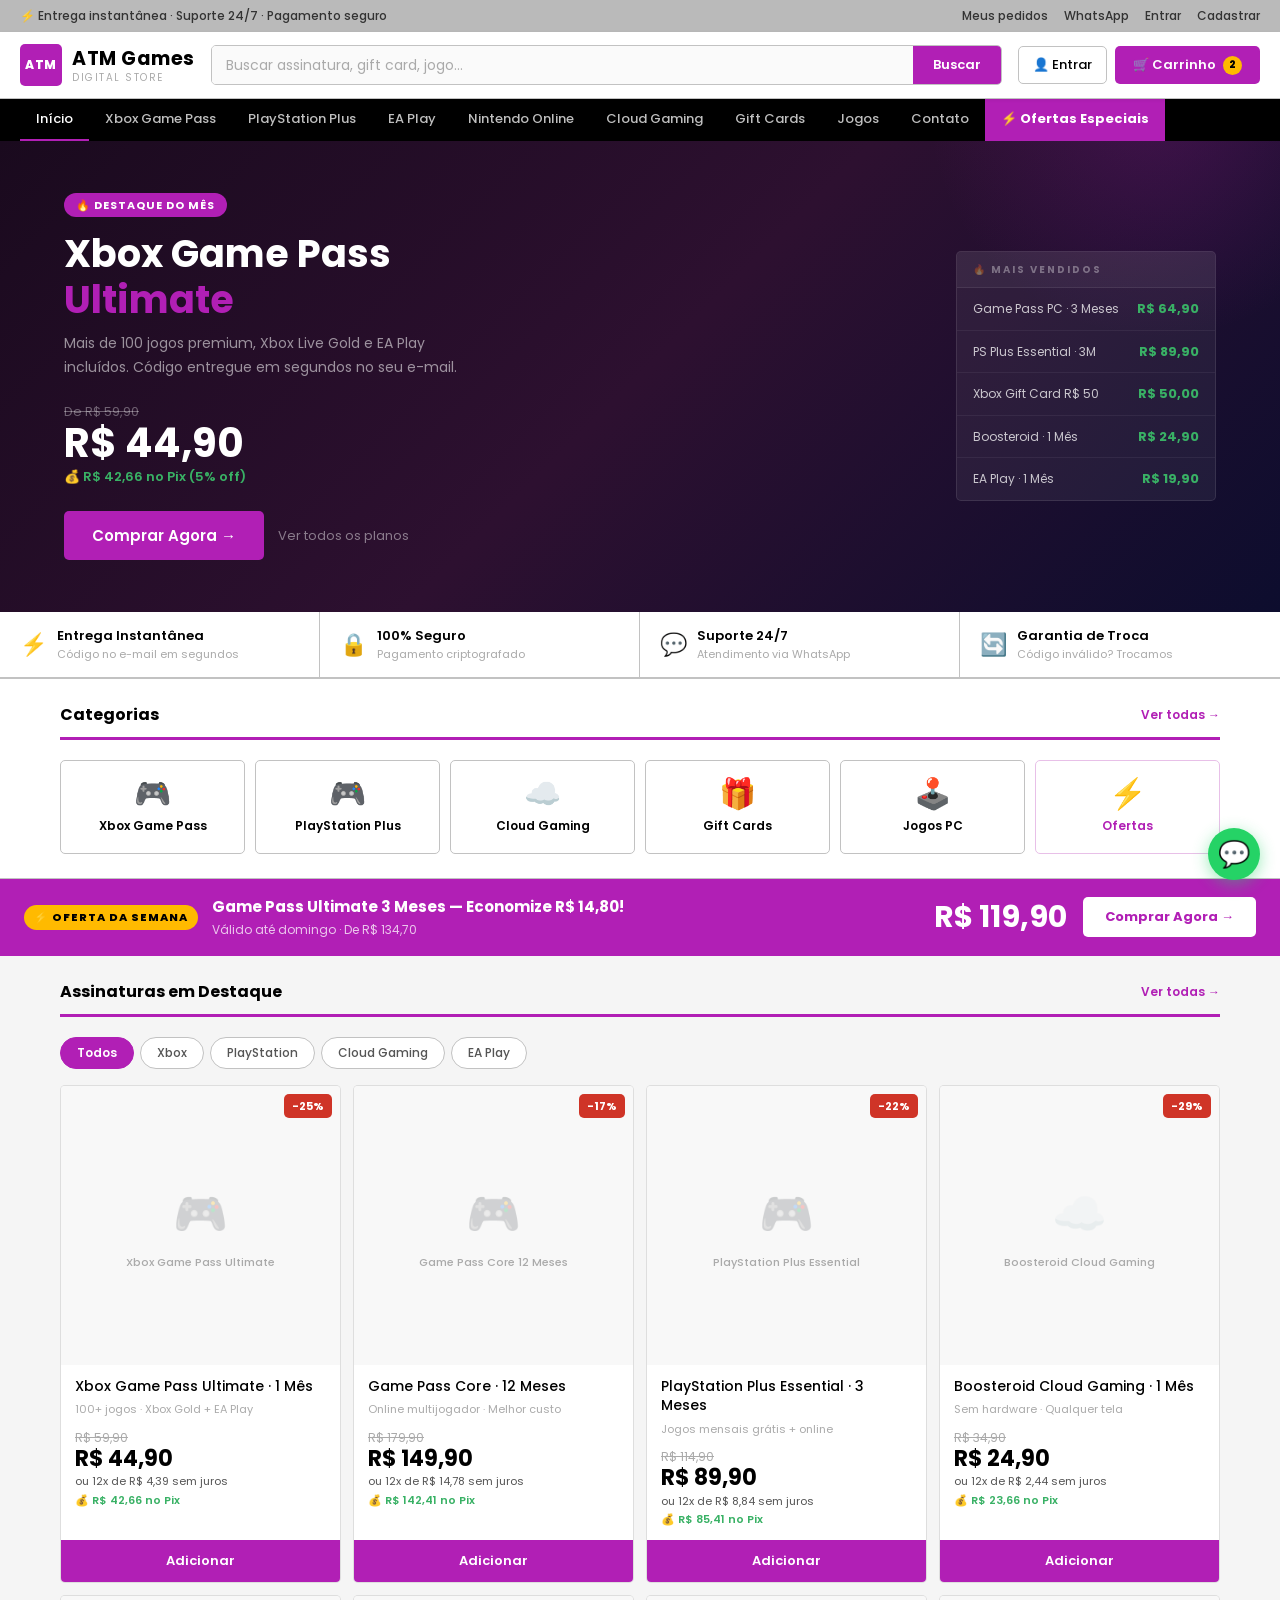
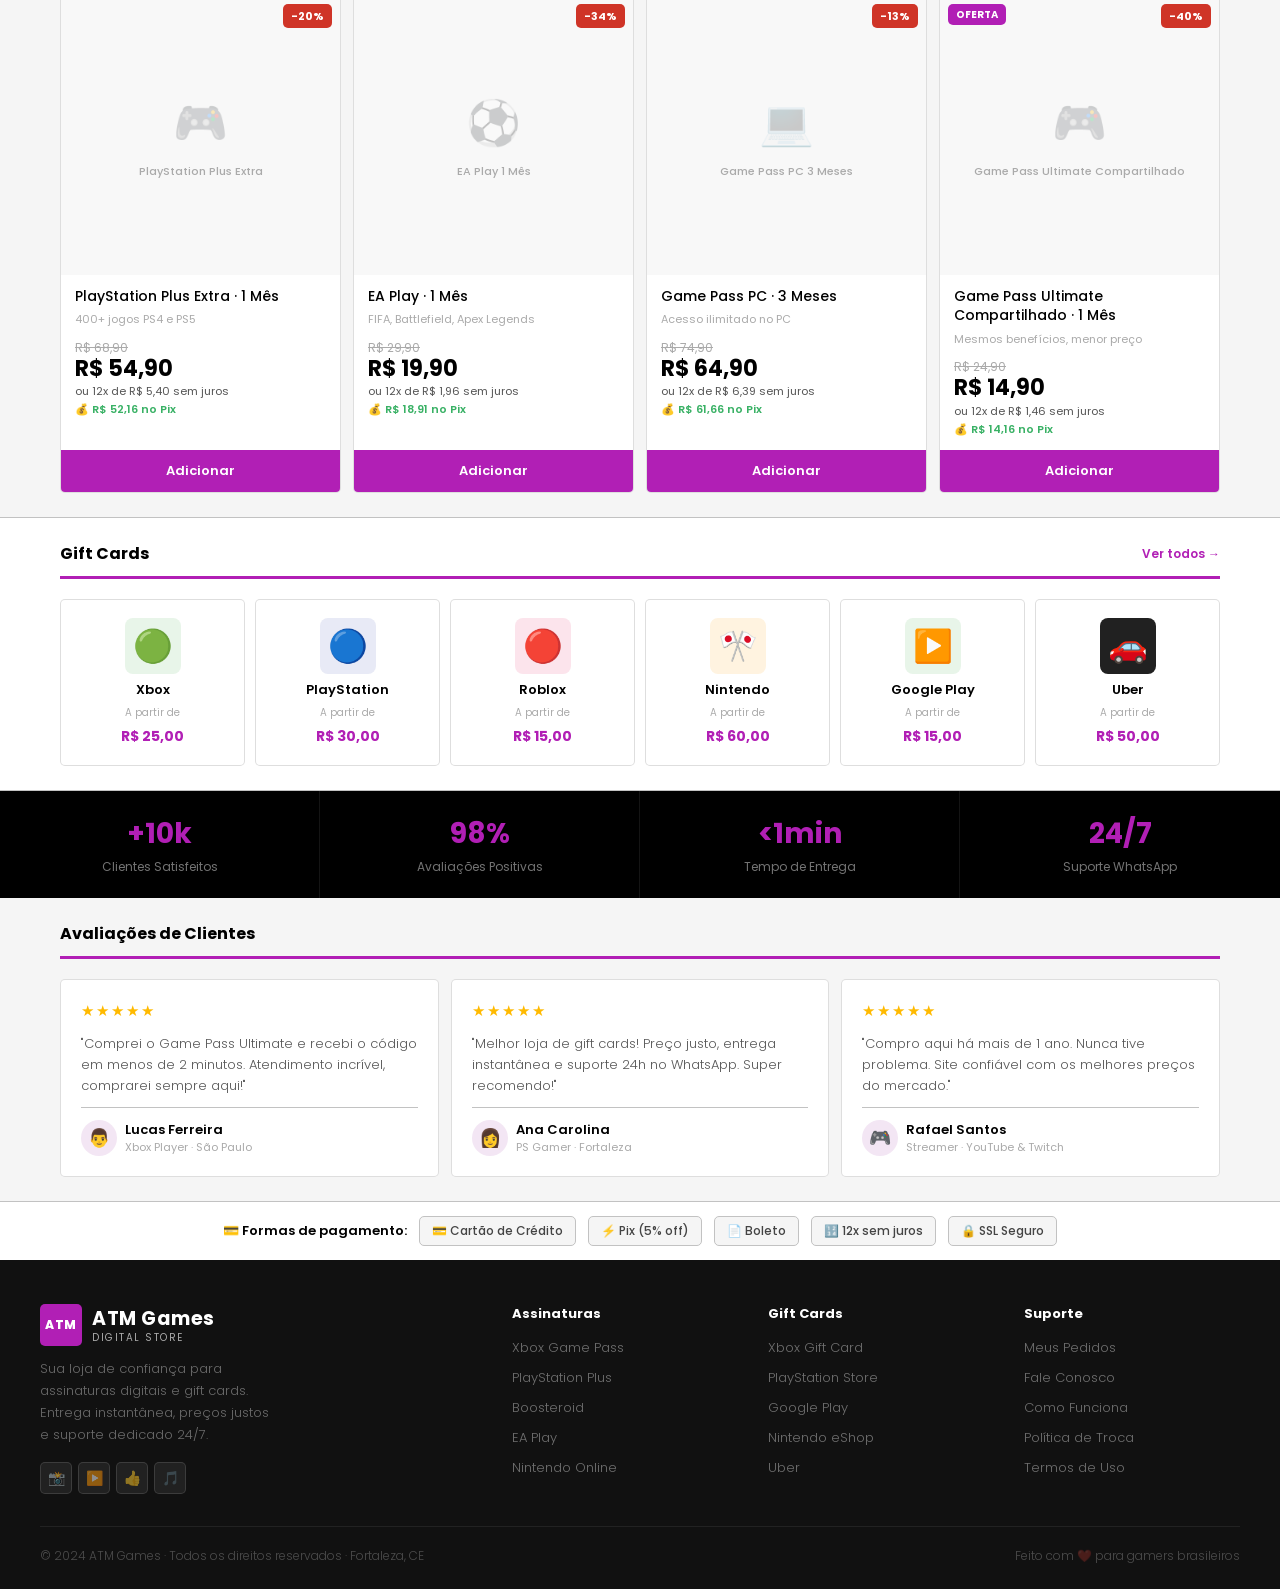
==== commit 3cc605c0: "Identidade visual exata do Tukanoo: Poppins, roxo #b11fb5, badge amarelo, borda sutil, precos iguais" ====
--- a/index.html
+++ b/index.html
@@ -3,421 +3,516 @@
 <head>
   <meta charset="UTF-8">
   <meta name="viewport" content="width=device-width, initial-scale=1.0">
-  <title>ATM Games - Assinaturas e Gift Cards</title>
+  <title>ATM Games - Assinaturas e Gift Cards Digitais</title>
+  <link rel="preconnect" href="https://fonts.googleapis.com">
+  <link rel="preconnect" href="https://fonts.gstatic.com" crossorigin>
+  <link href="https://fonts.googleapis.com/css2?family=Poppins:wght@300;400;500;600;700;800&display=swap" rel="stylesheet">
   <style>
+    /* ─── TOKENS (igual Tukanoo) ─── */
+    :root {
+      --primary:        #b11fb5;
+      --primary-fg:     #ffffff;
+      --background:     #ffffff;
+      --foreground:     #000000;
+      --border:         #c2c2c2;
+      --muted:          #555555;
+      --light:          #aaaaaa;
+      --success:        #39b165;
+      --error:          #cf3427;
+      --cart-badge:     #ffba00;
+      --topbar-bg:      #bababa;
+      --topbar-fg:      #333333;
+      --card-border:    rgba(0,0,0,0.13);
+      --card-shadow:    0 2px 8px rgba(0,0,0,0.08);
+      --radius:         5px;
+      --bg-page:        #f5f5f5;
+    }
+
     * { box-sizing: border-box; margin: 0; padding: 0; }
-    body { font-family: Arial, Helvetica, sans-serif; background: #f5f5f5; color: #333; font-size: 14px; }
+    html { scroll-behavior: smooth; }
+    body { font-family: 'Poppins', sans-serif; background: var(--bg-page); color: var(--foreground); font-size: 14px; line-height: 1.5; }
     a { text-decoration: none; color: inherit; }
     img { display: block; max-width: 100%; }
+    button { font-family: 'Poppins', sans-serif; cursor: pointer; }
 
     /* ─── TOPBAR ─── */
     .topbar {
-      background: #333;
-      color: #ccc;
+      background: var(--topbar-bg);
+      color: var(--topbar-fg);
       font-size: 12px;
-      padding: 6px 0;
-      text-align: center;
-    }
-    .topbar a { color: #ccc; }
-    .topbar a:hover { color: #fff; text-decoration: underline; }
-
-    /* ─── NAVBAR ─── */
-    .navbar {
-      background: #fff;
-      border-bottom: 1px solid #ddd;
+      font-weight: 500;
+      padding: 7px 20px;
+      display: flex;
+      align-items: center;
+      justify-content: space-between;
+      gap: 12px;
+    }
+    .topbar a { color: var(--topbar-fg); transition: color .15s; }
+    .topbar a:hover { color: #000; }
+    .topbar-links { display: flex; align-items: center; gap: 16px; }
+
+    /* ─── HEADER ─── */
+    .header {
+      background: var(--background);
+      border-bottom: 1px solid var(--border);
       padding: 12px 20px;
       display: flex;
       align-items: center;
       gap: 16px;
-    }
-    .nav-logo {
-      display: flex; align-items: center; gap: 8px; flex-shrink: 0; text-decoration: none;
-    }
-    .nav-logo-icon {
-      background: #cc0000; color: #fff; font-weight: 900; font-size: 13px;
-      width: 40px; height: 40px; border-radius: 6px;
-      display: flex; align-items: center; justify-content: center; letter-spacing: 0.5px;
-    }
-    .nav-logo-name { font-size: 20px; font-weight: 700; color: #222; letter-spacing: 1px; }
-    .nav-logo-sub { font-size: 10px; color: #999; letter-spacing: 2px; text-transform: uppercase; display: block; margin-top: -2px; }
-
-    .nav-search {
-      flex: 1; display: flex; border: 2px solid #cc0000; border-radius: 4px; overflow: hidden; height: 40px;
-    }
-    .nav-search input {
-      flex: 1; padding: 0 14px; border: none; outline: none; font-size: 14px; font-family: Arial;
-    }
-    .nav-search button {
-      background: #cc0000; color: #fff; border: none; padding: 0 20px;
-      font-size: 13px; font-weight: 700; cursor: pointer; font-family: Arial;
-    }
-    .nav-search button:hover { background: #aa0000; }
-
-    .nav-actions { display: flex; align-items: center; gap: 10px; flex-shrink: 0; }
-    .nav-btn {
-      display: flex; align-items: center; gap: 6px; padding: 8px 16px;
-      border-radius: 4px; font-size: 13px; font-weight: 700; cursor: pointer;
-      border: none; font-family: Arial; transition: all .15s;
-    }
-    .nav-btn-ghost { background: #f5f5f5; color: #333; border: 1px solid #ddd; }
-    .nav-btn-ghost:hover { background: #eee; }
-    .nav-btn-cart { background: #cc0000; color: #fff; }
-    .nav-btn-cart:hover { background: #aa0000; }
-    .cart-badge {
-      background: #fff; color: #cc0000; border-radius: 50%;
-      width: 18px; height: 18px; display: flex; align-items: center; justify-content: center;
-      font-size: 10px; font-weight: 900;
-    }
-    .nav-hamburger {
-      display: none; flex-direction: column; gap: 5px; cursor: pointer;
-      background: none; border: 1px solid #ddd; padding: 8px; border-radius: 4px;
-    }
-    .nav-hamburger span { display: block; width: 20px; height: 2px; background: #333; border-radius: 2px; transition: .3s; }
-    .nav-hamburger.open span:nth-child(1) { transform: translateY(7px) rotate(45deg); }
-    .nav-hamburger.open span:nth-child(2) { opacity: 0; }
-    .nav-hamburger.open span:nth-child(3) { transform: translateY(-7px) rotate(-45deg); }
-
-    /* ─── CATEGORY BAR ─── */
+      position: sticky;
+      top: 0;
+      z-index: 100;
+      box-shadow: 0 1px 4px rgba(0,0,0,0.06);
+    }
+
+    /* Logo */
+    .logo { display: flex; align-items: center; gap: 10px; flex-shrink: 0; }
+    .logo-icon {
+      width: 42px; height: 42px; border-radius: var(--radius);
+      background: var(--primary);
+      display: flex; align-items: center; justify-content: center;
+      color: #fff; font-size: 12px; font-weight: 800; letter-spacing: 0.5px;
+    }
+    .logo-text { font-size: 19px; font-weight: 700; color: var(--foreground); letter-spacing: 0.5px; }
+    .logo-sub { font-size: 10px; color: var(--light); font-weight: 400; letter-spacing: 1.5px; text-transform: uppercase; display: block; margin-top: -3px; }
+
+    /* Search */
+    .header-search {
+      flex: 1;
+      display: flex;
+      height: 40px;
+      border: 1.5px solid var(--border);
+      border-radius: var(--radius);
+      overflow: hidden;
+      transition: border-color .2s;
+    }
+    .header-search:focus-within { border-color: var(--primary); }
+    .header-search input {
+      flex: 1; padding: 0 14px; border: none; outline: none;
+      font-size: 14px; font-family: 'Poppins', sans-serif; color: var(--foreground);
+      background: #fafafa;
+    }
+    .header-search input::placeholder { color: var(--light); }
+    .header-search button {
+      background: var(--primary); color: #fff; border: none;
+      padding: 0 20px; font-size: 13px; font-weight: 600;
+      font-family: 'Poppins', sans-serif; transition: background .15s;
+    }
+    .header-search button:hover { background: #920f96; }
+
+    /* Header actions */
+    .header-actions { display: flex; align-items: center; gap: 8px; flex-shrink: 0; }
+    .btn-entrar {
+      display: flex; align-items: center; gap: 5px; padding: 8px 14px;
+      background: none; border: 1.5px solid var(--border); border-radius: var(--radius);
+      font-size: 13px; font-weight: 500; color: var(--foreground); transition: all .15s;
+    }
+    .btn-entrar:hover { border-color: var(--primary); color: var(--primary); }
+    .btn-cart {
+      display: flex; align-items: center; gap: 7px; padding: 9px 18px;
+      background: var(--primary); color: #fff; border: none; border-radius: var(--radius);
+      font-size: 13px; font-weight: 600; transition: background .15s;
+    }
+    .btn-cart:hover { background: #920f96; }
+    .cart-count {
+      background: var(--cart-badge); color: #000;
+      border-radius: 50%; width: 19px; height: 19px;
+      display: flex; align-items: center; justify-content: center;
+      font-size: 10px; font-weight: 800;
+    }
+    .btn-hamburguer {
+      display: none; flex-direction: column; gap: 5px;
+      background: none; border: 1.5px solid var(--border);
+      padding: 8px; border-radius: var(--radius); flex-shrink: 0;
+    }
+    .btn-hamburguer span { display: block; width: 20px; height: 2px; background: var(--foreground); border-radius: 2px; transition: .3s; }
+    .btn-hamburguer.open span:nth-child(1) { transform: translateY(7px) rotate(45deg); }
+    .btn-hamburguer.open span:nth-child(2) { opacity: 0; }
+    .btn-hamburguer.open span:nth-child(3) { transform: translateY(-7px) rotate(-45deg); }
+
+    /* ─── CATBAR ─── */
     .catbar {
-      background: #222;
-      display: flex; align-items: center;
-      overflow-x: auto; scrollbar-width: none;
+      background: var(--foreground);
+      display: flex;
+      overflow-x: auto;
+      scrollbar-width: none;
       padding: 0 20px;
     }
     .catbar::-webkit-scrollbar { display: none; }
     .catbar a {
-      color: #ccc; font-size: 13px; font-weight: 600; padding: 11px 16px;
-      white-space: nowrap; display: block; transition: .15s;
-      border-bottom: 3px solid transparent;
-    }
-    .catbar a:hover { color: #fff; background: rgba(255,255,255,.06); }
-    .catbar a.active { color: #fff; border-bottom-color: #cc0000; }
-    .catbar-offer { background: #cc0000 !important; color: #fff !important; border-radius: 0; }
-    .catbar-offer:hover { background: #aa0000 !important; }
-
-    /* ─── MOBILE DRAWER ─── */
-    .nav-mobile {
-      display: none; position: fixed; top: 0; left: 0; right: 0; bottom: 0;
-      background: #fff; z-index: 999; flex-direction: column;
-      padding: 20px; gap: 4px; overflow-y: auto; transform: translateX(-100%);
-      transition: transform .3s;
-    }
-    .nav-mobile.open { display: flex; transform: translateX(0); }
-    .nav-mobile-close { align-self: flex-end; font-size: 24px; cursor: pointer; color: #333; background: none; border: none; margin-bottom: 16px; }
-    .nav-mobile a {
-      display: block; padding: 13px 14px; border-radius: 4px;
-      font-size: 15px; font-weight: 600; color: #333; border: 1px solid transparent; transition: .15s;
-    }
-    .nav-mobile a:hover { background: #fff0f0; color: #cc0000; border-color: rgba(204,0,0,.15); }
-    .nav-mobile-div { height: 1px; background: #eee; margin: 8px 0; }
-
-    /* ─── HERO / BANNER ─── */
+      color: rgba(255,255,255,0.75); font-size: 13px; font-weight: 500;
+      padding: 10px 16px; white-space: nowrap; display: block; transition: .15s;
+      border-bottom: 2px solid transparent;
+    }
+    .catbar a:hover { color: #fff; }
+    .catbar a.active { color: #fff; border-bottom-color: var(--primary); }
+    .catbar-promo {
+      background: var(--primary) !important;
+      color: #fff !important;
+      font-weight: 700 !important;
+      border-bottom-color: transparent !important;
+    }
+    .catbar-promo:hover { background: #920f96 !important; }
+
+    /* ─── MOBILE MENU ─── */
+    .mobile-menu {
+      display: none; position: fixed; inset: 0; z-index: 999;
+      background: #fff; flex-direction: column;
+      padding: 16px; gap: 4px; overflow-y: auto;
+      transform: translateX(-100%); transition: transform .3s;
+    }
+    .mobile-menu.open { display: flex; transform: translateX(0); }
+    .mobile-menu-header { display: flex; justify-content: space-between; align-items: center; margin-bottom: 12px; }
+    .mobile-menu-close {
+      background: none; border: none; font-size: 26px; color: #333; line-height: 1;
+    }
+    .mobile-menu a {
+      display: block; padding: 12px 14px; border-radius: var(--radius);
+      font-size: 15px; font-weight: 500; color: var(--foreground);
+      border: 1px solid transparent; transition: .15s;
+    }
+    .mobile-menu a:hover { background: #f9eef9; color: var(--primary); border-color: rgba(177,31,181,.15); }
+    .mobile-menu-div { height: 1px; background: #eee; margin: 8px 0; }
+
+    /* ─── HERO ─── */
     .hero {
-      background: linear-gradient(135deg, #1a1a2e 0%, #16213e 50%, #0f3460 100%);
-      min-height: 320px;
+      background: linear-gradient(135deg, #1a0a1e 0%, #2d1030 50%, #0d0d2e 100%);
+      min-height: 300px;
       display: flex; align-items: center;
       position: relative; overflow: hidden;
     }
-    .hero::before {
-      content: ''; position: absolute; right: -100px; top: -100px;
+    .hero::after {
+      content: '';
+      position: absolute; top: -60%; right: -10%;
       width: 500px; height: 500px; border-radius: 50%;
-      background: radial-gradient(circle, rgba(204,0,0,0.15), transparent 65%);
-    }
-    .hero-inner {
+      background: radial-gradient(circle, rgba(177,31,181,.2), transparent 65%);
+      pointer-events: none;
+    }
+    .hero-wrap {
       width: 100%; max-width: 1200px; margin: 0 auto;
-      padding: 48px 24px; display: grid;
-      grid-template-columns: 1fr 280px; gap: 32px; align-items: center;
-    }
-    .hero-eyebrow {
-      display: inline-block; background: #cc0000; color: #fff;
+      padding: 52px 24px;
+      display: grid; grid-template-columns: 1fr 260px; gap: 32px; align-items: center;
+      position: relative; z-index: 1;
+    }
+    .hero-badge {
+      display: inline-flex; align-items: center; gap: 6px;
+      background: var(--primary); color: #fff;
       font-size: 11px; font-weight: 700; padding: 4px 12px;
-      border-radius: 3px; letter-spacing: 1.5px; margin-bottom: 14px;
-    }
-    .hero-title { font-size: 40px; font-weight: 700; color: #fff; line-height: 1.15; margin-bottom: 10px; }
-    .hero-title em { color: #4fc3f7; font-style: normal; }
-    .hero-desc { font-size: 15px; color: rgba(255,255,255,.6); line-height: 1.65; margin-bottom: 20px; max-width: 420px; }
-    .hero-price-row { margin-bottom: 22px; }
-    .hero-old { font-size: 14px; color: rgba(255,255,255,.35); text-decoration: line-through; margin-bottom: 2px; }
-    .hero-price { font-size: 42px; font-weight: 700; color: #fff; line-height: 1; }
-    .hero-pix { font-size: 13px; color: #69f0ae; font-weight: 600; margin-top: 4px; }
-    .hero-btns { display: flex; align-items: center; gap: 12px; flex-wrap: wrap; }
-    .hero-btn-primary {
-      background: #cc0000; color: #fff; border: none; padding: 13px 30px;
-      border-radius: 4px; font-size: 15px; font-weight: 700; cursor: pointer;
-      font-family: Arial; transition: .15s;
-    }
-    .hero-btn-primary:hover { background: #aa0000; }
-    .hero-btn-secondary { font-size: 13px; color: rgba(255,255,255,.55); transition: color .15s; }
-    .hero-btn-secondary:hover { color: #fff; }
-
-    .hero-cards {
-      display: flex; flex-direction: column; gap: 0;
-      background: rgba(255,255,255,.07); border: 1px solid rgba(255,255,255,.1);
-      border-radius: 6px; overflow: hidden;
-    }
-    .hero-card-title {
-      padding: 10px 16px; font-size: 11px; font-weight: 700; letter-spacing: 1.5px;
-      color: rgba(255,255,255,.4); background: rgba(255,255,255,.05); text-transform: uppercase;
+      border-radius: 100px; letter-spacing: 1px; margin-bottom: 14px;
+    }
+    .hero-title { font-size: 38px; font-weight: 700; color: #fff; line-height: 1.2; margin-bottom: 10px; }
+    .hero-title em { color: var(--primary); font-style: normal; }
+    .hero-desc { font-size: 14px; color: rgba(255,255,255,.55); line-height: 1.7; margin-bottom: 22px; max-width: 400px; }
+    .hero-price { margin-bottom: 24px; }
+    .hero-old-price { font-size: 13px; color: rgba(255,255,255,.35); text-decoration: line-through; margin-bottom: 2px; }
+    .hero-new-price { font-size: 40px; font-weight: 700; color: #fff; line-height: 1; }
+    .hero-pix { font-size: 13px; color: var(--success); font-weight: 600; margin-top: 4px; }
+    .hero-btns { display: flex; align-items: center; gap: 14px; flex-wrap: wrap; }
+    .hero-btn {
+      padding: 13px 28px; background: var(--primary); color: #fff; border: none;
+      border-radius: var(--radius); font-size: 15px; font-weight: 600;
+      font-family: 'Poppins', sans-serif; transition: background .15s;
+    }
+    .hero-btn:hover { background: #920f96; }
+    .hero-link { font-size: 13px; color: rgba(255,255,255,.45); transition: color .15s; }
+    .hero-link:hover { color: #fff; }
+
+    /* Hero sidebar */
+    .hero-sidebar {
+      background: rgba(255,255,255,.06);
+      border: 1px solid rgba(255,255,255,.1);
+      border-radius: var(--radius); overflow: hidden;
+    }
+    .hero-sidebar-title {
+      padding: 10px 16px; font-size: 10px; font-weight: 700;
+      letter-spacing: 2px; text-transform: uppercase;
+      color: rgba(255,255,255,.35);
+      background: rgba(255,255,255,.04);
       border-bottom: 1px solid rgba(255,255,255,.08);
     }
-    .hero-card-item {
+    .hero-sidebar-item {
       display: flex; justify-content: space-between; align-items: center;
       padding: 11px 16px; border-bottom: 1px solid rgba(255,255,255,.06);
-      transition: background .15s; cursor: pointer;
-    }
-    .hero-card-item:last-child { border-bottom: none; }
-    .hero-card-item:hover { background: rgba(255,255,255,.06); }
-    .hero-card-item-name { font-size: 13px; color: rgba(255,255,255,.8); }
-    .hero-card-item-price { font-size: 13px; font-weight: 700; color: #69f0ae; }
-
-    /* ─── TRUST BAR ─── */
-    .trustbar {
-      background: #fff; border-bottom: 1px solid #e0e0e0;
+      transition: background .15s;
+    }
+    .hero-sidebar-item:last-child { border-bottom: none; }
+    .hero-sidebar-item:hover { background: rgba(255,255,255,.05); }
+    .hero-sidebar-name { font-size: 12px; color: rgba(255,255,255,.75); }
+    .hero-sidebar-price { font-size: 13px; font-weight: 700; color: var(--success); }
+
+    /* ─── TRUST STRIP ─── */
+    .trust-strip {
+      background: var(--background);
+      border-bottom: 1px solid var(--border);
       display: grid; grid-template-columns: repeat(4, 1fr);
     }
     .trust-item {
       display: flex; align-items: center; gap: 10px;
-      padding: 14px 20px; border-right: 1px solid #eee;
+      padding: 14px 20px; border-right: 1px solid var(--border);
     }
     .trust-item:last-child { border-right: none; }
     .trust-ico { font-size: 22px; flex-shrink: 0; }
-    .trust-lbl { font-size: 13px; font-weight: 700; color: #222; }
-    .trust-sub { font-size: 11px; color: #999; margin-top: 1px; }
-
-    /* ─── SECTION WRAPPER ─── */
-    .section { padding: 24px; }
-    .section-inner { max-width: 1200px; margin: 0 auto; }
-    .section-white { background: #fff; border-top: 1px solid #e0e0e0; border-bottom: 1px solid #e0e0e0; }
-
-    /* ─── SECTION HEADER ─── */
+    .trust-label { font-size: 13px; font-weight: 600; color: var(--foreground); }
+    .trust-sub { font-size: 11px; color: var(--light); margin-top: 1px; }
+
+    /* ─── PAGE WRAPPER ─── */
+    .wrap { max-width: 1200px; margin: 0 auto; padding: 0 20px; }
+
+    /* ─── SECTION ─── */
+    .section { padding: 24px 20px; }
+    .section-white { background: var(--background); border-top: 1px solid var(--border); border-bottom: 1px solid var(--border); }
+
+    /* ─── SECTION HEADER (Tukanoo style) ─── */
     .sec-hd {
       display: flex; align-items: center; justify-content: space-between;
-      border-bottom: 3px solid #cc0000; padding-bottom: 10px; margin-bottom: 18px;
-    }
-    .sec-hd h2 { font-size: 18px; font-weight: 700; color: #222; }
-    .sec-hd a { font-size: 12px; color: #cc0000; font-weight: 700; }
+      border-bottom: 3px solid var(--primary);
+      padding-bottom: 10px; margin-bottom: 20px;
+    }
+    .sec-hd h2 { font-size: 16px; font-weight: 700; color: var(--foreground); }
+    .sec-hd a { font-size: 12px; color: var(--primary); font-weight: 600; }
     .sec-hd a:hover { text-decoration: underline; }
 
     /* ─── CATEGORY TILES ─── */
     .cat-tiles { display: grid; grid-template-columns: repeat(6, 1fr); gap: 10px; }
     .cat-tile {
-      background: #fff; border: 1px solid #e0e0e0; border-radius: 6px;
-      padding: 18px 8px; text-align: center; cursor: pointer; transition: all .15s;
+      background: var(--background); border: 1px solid var(--border);
+      border-radius: var(--radius); padding: 18px 8px; text-align: center;
+      cursor: pointer; transition: all .2s;
       display: flex; flex-direction: column; align-items: center; gap: 8px;
     }
-    .cat-tile:hover { border-color: #cc0000; box-shadow: 0 2px 8px rgba(204,0,0,.12); }
-    .cat-tile:hover .cat-tile-name { color: #cc0000; }
-    .cat-tile-ico { font-size: 32px; line-height: 1; }
-    .cat-tile-name { font-size: 12px; font-weight: 700; color: #333; }
+    .cat-tile:hover { border-color: var(--primary); box-shadow: 0 2px 8px rgba(177,31,181,.15); }
+    .cat-tile:hover .cat-tile-name { color: var(--primary); }
+    .cat-tile-ico { font-size: 30px; line-height: 1; }
+    .cat-tile-name { font-size: 12px; font-weight: 600; color: var(--foreground); }
 
     /* ─── OFFER BANNER ─── */
     .offer-banner {
-      background: #cc0000; padding: 16px 24px;
+      background: var(--primary);
+      padding: 16px 24px;
       display: flex; align-items: center; justify-content: space-between; gap: 16px; flex-wrap: wrap;
     }
     .offer-left { display: flex; align-items: center; gap: 14px; }
     .offer-badge {
-      background: #fff; color: #cc0000; font-size: 11px; font-weight: 900;
-      padding: 4px 10px; border-radius: 3px; letter-spacing: 1px; white-space: nowrap;
-    }
-    .offer-txt { font-size: 16px; font-weight: 700; color: #fff; }
+      background: var(--cart-badge); color: #000;
+      font-size: 11px; font-weight: 800; padding: 4px 10px;
+      border-radius: 100px; letter-spacing: 1px; white-space: nowrap;
+    }
+    .offer-text { font-size: 15px; font-weight: 700; color: #fff; }
     .offer-sub { font-size: 12px; color: rgba(255,255,255,.75); margin-top: 2px; }
     .offer-price { font-size: 30px; font-weight: 700; color: #fff; white-space: nowrap; }
     .offer-btn {
-      background: #fff; color: #cc0000; border: none; padding: 10px 22px;
-      border-radius: 4px; font-size: 13px; font-weight: 700; cursor: pointer;
-      font-family: Arial; white-space: nowrap; transition: opacity .15s;
+      background: #fff; color: var(--primary); border: none;
+      padding: 10px 22px; border-radius: var(--radius);
+      font-size: 13px; font-weight: 700; font-family: 'Poppins', sans-serif;
+      white-space: nowrap; transition: opacity .15s;
     }
     .offer-btn:hover { opacity: .9; }
 
     /* ─── FILTER PILLS ─── */
     .pills { display: flex; gap: 6px; margin-bottom: 16px; flex-wrap: wrap; }
     .pill {
-      padding: 7px 16px; border-radius: 4px; font-size: 12px; font-weight: 700;
-      cursor: pointer; border: 1.5px solid #ddd; font-family: Arial; transition: .15s; background: #fff;
-    }
-    .pill.on { background: #cc0000; color: #fff; border-color: #cc0000; }
-    .pill.off { color: #555; }
-    .pill.off:hover { border-color: #cc0000; color: #cc0000; }
+      padding: 6px 16px; border-radius: 100px; font-size: 12px; font-weight: 500;
+      border: 1.5px solid var(--border); font-family: 'Poppins', sans-serif;
+      transition: .15s; background: var(--background); cursor: pointer; color: var(--muted);
+    }
+    .pill.on { background: var(--primary); color: #fff; border-color: var(--primary); font-weight: 600; }
+    .pill.off:hover { border-color: var(--primary); color: var(--primary); }
 
     /* ─── PRODUCT GRID ─── */
     .prod-grid { display: grid; grid-template-columns: repeat(4, 1fr); gap: 12px; }
 
-    /* ─── PRODUCT CARD ─── */
+    /* ─── PRODUCT CARD (estrutura exata Tukanoo) ─── */
     .prod-card {
-      background: #fff; border: 1px solid #e0e0e0; border-radius: 6px;
-      overflow: hidden; display: flex; flex-direction: column;
-      transition: box-shadow .2s; position: relative;
-    }
-    .prod-card:hover { box-shadow: 0 4px 16px rgba(0,0,0,.12); }
-    .prod-img {
-      display: block; padding-top: 100%; position: relative;
-      background: #f0f0f0; overflow: hidden;
-    }
-    .prod-img img {
+      background: var(--background);
+      border: 1px solid var(--card-border);
+      border-radius: var(--radius);
+      overflow: hidden;
+      display: flex; flex-direction: column;
+      transition: box-shadow .2s, transform .2s;
+      position: relative;
+    }
+    .prod-card:hover { box-shadow: var(--card-shadow); transform: translateY(-2px); }
+
+    /* Imagem quadrada */
+    .prod-img-wrap {
+      display: block; padding-top: 100%;
+      position: relative; background: #f8f8f8; overflow: hidden;
+    }
+    .prod-img-wrap img {
       position: absolute; inset: 0; width: 100%; height: 100%; object-fit: cover;
     }
-    .prod-img-ph {
-      position: absolute; inset: 0; display: flex; align-items: center; justify-content: center;
-      flex-direction: column; gap: 8px;
-    }
-    .prod-img-ph-ico { font-size: 40px; opacity: .4; }
-    .prod-img-ph-txt { font-size: 11px; color: #bbb; text-align: center; padding: 0 8px; line-height: 1.4; }
-    .prod-discount {
+    /* Placeholder quando sem imagem */
+    .prod-placeholder {
+      position: absolute; inset: 0;
+      display: flex; flex-direction: column; align-items: center; justify-content: center; gap: 8px;
+    }
+    .prod-placeholder-ico { font-size: 44px; opacity: .25; }
+    .prod-placeholder-txt { font-size: 11px; color: var(--light); text-align: center; padding: 0 10px; line-height: 1.4; font-weight: 500; }
+
+    /* Badges sobre a imagem */
+    .prod-badge-desc {
       position: absolute; top: 8px; right: 8px; z-index: 2;
-      background: #cc0000; color: #fff; font-size: 12px; font-weight: 700;
-      padding: 4px 8px; border-radius: 3px;
-    }
-    .prod-new {
+      background: var(--error); color: #fff;
+      font-size: 11px; font-weight: 700; padding: 4px 8px;
+      border-radius: var(--radius);
+    }
+    .prod-badge-new {
       position: absolute; top: 8px; left: 8px; z-index: 2;
-      background: #0066cc; color: #fff; font-size: 10px; font-weight: 700;
-      padding: 3px 7px; border-radius: 3px;
-    }
+      background: var(--primary); color: #fff;
+      font-size: 10px; font-weight: 700; padding: 3px 8px;
+      border-radius: var(--radius);
+    }
+
+    /* Info do card */
     .prod-info { padding: 12px 14px; flex: 1; display: flex; flex-direction: column; gap: 3px; }
-    .prod-name { font-size: 14px; color: #333; line-height: 1.4; font-weight: 400; transition: color .15s; }
-    .prod-card:hover .prod-name { color: #cc0000; }
-    .prod-sku { font-size: 11px; color: #bbb; margin-top: 2px; }
-    .prod-old { font-size: 12px; color: #bbb; text-decoration: line-through; margin-top: 6px; }
-    .prod-price { font-size: 22px; font-weight: 700; color: #222; line-height: 1.1; }
-    .prod-install { font-size: 11px; color: #777; margin-top: 2px; }
-    .prod-pix { font-size: 12px; color: #007a33; font-weight: 700; margin-top: 2px; }
+    .prod-name {
+      font-size: 14px; font-weight: 500; color: var(--foreground); line-height: 1.4;
+      transition: color .15s; display: block;
+    }
+    .prod-card:hover .prod-name { color: var(--primary); }
+    .prod-sku { font-size: 11px; color: var(--light); margin-top: 2px; }
+
+    /* Preços (exato Tukanoo) */
+    .prod-preco-wrap { margin-top: 8px; }
+    .prod-preco-de { font-size: 12px; color: var(--light); text-decoration: line-through; font-weight: 400; }
+    .prod-preco-por { font-size: 22px; font-weight: 700; color: var(--foreground); line-height: 1.1; }
+    .prod-parcelas { font-size: 11px; color: var(--muted); margin-top: 2px; }
+    .prod-pix { font-size: 11px; color: var(--success); font-weight: 600; margin-top: 2px; }
+
+    /* Botão Adicionar (cor primária = roxo, igual Tukanoo) */
     .prod-btn {
       display: block; width: 100%; padding: 11px;
-      background: #0066cc; color: #fff; border: none;
-      font-size: 13px; font-weight: 700; cursor: pointer;
-      font-family: Arial; transition: background .15s; text-align: center;
-    }
-    .prod-btn:hover { background: #0052a3; }
+      background: var(--primary); color: #fff; border: none;
+      font-size: 13px; font-weight: 600; font-family: 'Poppins', sans-serif;
+      transition: background .15s; text-align: center;
+    }
+    .prod-btn:hover { background: #920f96; }
 
     /* ─── GIFT GRID ─── */
     .gift-grid { display: grid; grid-template-columns: repeat(6, 1fr); gap: 10px; }
     .gift-card {
-      background: #fff; border: 1px solid #e0e0e0; border-radius: 6px;
-      padding: 18px 8px; text-align: center; cursor: pointer; transition: all .15s;
+      background: var(--background); border: 1px solid var(--card-border);
+      border-radius: var(--radius); padding: 18px 8px; text-align: center;
+      cursor: pointer; transition: all .2s;
       display: flex; flex-direction: column; align-items: center; gap: 6px;
     }
-    .gift-card:hover { border-color: #cc0000; box-shadow: 0 2px 8px rgba(204,0,0,.12); }
-    .gift-card:hover .gift-name { color: #cc0000; }
-    .gift-ico { font-size: 34px; width: 56px; height: 56px; display: flex; align-items: center; justify-content: center; border-radius: 8px; }
-    .gift-name { font-size: 13px; font-weight: 700; color: #333; }
-    .gift-from { font-size: 10px; color: #999; }
-    .gift-price { font-size: 14px; font-weight: 700; color: #cc0000; }
+    .gift-card:hover { border-color: var(--primary); box-shadow: 0 2px 8px rgba(177,31,181,.15); transform: translateY(-2px); }
+    .gift-card:hover .gift-name { color: var(--primary); }
+    .gift-ico { font-size: 32px; width: 56px; height: 56px; border-radius: 8px; display: flex; align-items: center; justify-content: center; }
+    .gift-name { font-size: 13px; font-weight: 600; color: var(--foreground); }
+    .gift-from { font-size: 10px; color: var(--light); }
+    .gift-price { font-size: 14px; font-weight: 700; color: var(--primary); }
 
     /* ─── STATS ─── */
-    .statsbar {
-      background: #222; display: grid; grid-template-columns: repeat(4, 1fr);
-    }
-    .stat-item {
-      display: flex; flex-direction: column; align-items: center; gap: 3px;
-      padding: 22px 16px; border-right: 1px solid rgba(255,255,255,.08);
-    }
-    .stat-item:last-child { border-right: none; }
-    .stat-val { font-size: 28px; font-weight: 700; color: #cc0000; }
-    .stat-lbl { font-size: 12px; color: rgba(255,255,255,.45); }
+    .stats {
+      background: var(--foreground);
+      display: grid; grid-template-columns: repeat(4, 1fr);
+    }
+    .stat { display: flex; flex-direction: column; align-items: center; gap: 3px; padding: 22px 16px; border-right: 1px solid rgba(255,255,255,.08); }
+    .stat:last-child { border-right: none; }
+    .stat-val { font-size: 28px; font-weight: 700; color: var(--primary); }
+    .stat-lbl { font-size: 12px; color: rgba(255,255,255,.45); font-weight: 400; }
 
     /* ─── REVIEWS ─── */
     .reviews-grid { display: grid; grid-template-columns: repeat(3, 1fr); gap: 12px; }
-    .review-card {
-      background: #fff; border: 1px solid #e0e0e0; border-radius: 6px;
-      padding: 20px; display: flex; flex-direction: column; gap: 10px;
-    }
-    .review-stars { color: #ffb800; font-size: 15px; }
-    .review-txt { font-size: 13px; color: #777; line-height: 1.65; flex: 1; }
-    .review-author { display: flex; align-items: center; gap: 8px; padding-top: 12px; border-top: 1px solid #eee; }
-    .review-avatar { width: 36px; height: 36px; border-radius: 50%; background: #f0f0f0; display:flex; align-items:center; justify-content:center; font-size:18px; flex-shrink:0; }
-    .review-name { font-size: 13px; font-weight: 700; color: #333; }
-    .review-role { font-size: 11px; color: #999; }
+    .review {
+      background: var(--background); border: 1px solid var(--card-border);
+      border-radius: var(--radius); padding: 20px; display: flex; flex-direction: column; gap: 10px;
+    }
+    .review-stars { color: var(--cart-badge); font-size: 15px; letter-spacing: 2px; }
+    .review-text { font-size: 13px; color: var(--muted); line-height: 1.65; flex: 1; font-weight: 300; }
+    .review-author { display: flex; align-items: center; gap: 8px; padding-top: 12px; border-top: 1px solid var(--border); }
+    .review-avatar { width: 36px; height: 36px; border-radius: 50%; background: #f3e6f4; display:flex;align-items:center;justify-content:center;font-size:18px;flex-shrink:0; }
+    .review-name { font-size: 13px; font-weight: 600; color: var(--foreground); }
+    .review-role { font-size: 11px; color: var(--light); }
 
     /* ─── PAYMENT BAR ─── */
     .paybar {
-      background: #fff; border-top: 1px solid #e0e0e0; border-bottom: 1px solid #e0e0e0;
-      padding: 14px 24px; display: flex; align-items: center; justify-content: center;
-      gap: 12px; flex-wrap: wrap;
-    }
-    .pay-lbl { font-size: 13px; font-weight: 700; color: #333; }
+      background: var(--background); border-top: 1px solid var(--border);
+      padding: 14px 24px;
+      display: flex; align-items: center; justify-content: center; gap: 12px; flex-wrap: wrap;
+    }
+    .pay-label { font-size: 13px; font-weight: 600; color: var(--foreground); }
     .pay-chip {
-      padding: 5px 12px; background: #f5f5f5; border: 1px solid #ddd;
-      border-radius: 4px; font-size: 12px; font-weight: 600; color: #444;
+      padding: 5px 12px; background: #f5f5f5; border: 1px solid var(--border);
+      border-radius: var(--radius); font-size: 12px; font-weight: 500; color: #444;
     }
 
     /* ─── FOOTER ─── */
-    .footer { background: #1a1a1a; padding: 44px 24px 24px; }
-    .footer-inner { max-width: 1200px; margin: 0 auto; }
-    .footer-grid { display: grid; grid-template-columns: 2fr 1fr 1fr 1fr; gap: 40px; margin-bottom: 36px; }
-    .footer-brand-desc { font-size: 13px; color: rgba(255,255,255,.4); line-height: 1.65; margin-top: 12px; max-width: 230px; }
+    .footer { background: #111; padding: 44px 24px 24px; }
+    .footer-grid { max-width: 1200px; margin: 0 auto 32px; display: grid; grid-template-columns: 2fr 1fr 1fr 1fr; gap: 40px; }
+    .footer-desc { font-size: 13px; color: rgba(255,255,255,.38); line-height: 1.7; margin-top: 12px; max-width: 230px; font-weight: 300; }
     .footer-socials { display: flex; gap: 6px; margin-top: 16px; }
-    .footer-social-btn {
-      width: 32px; height: 32px; background: rgba(255,255,255,.08);
-      border: 1px solid rgba(255,255,255,.12); border-radius: 4px;
+    .footer-social {
+      width: 32px; height: 32px; background: rgba(255,255,255,.07);
+      border: 1px solid rgba(255,255,255,.12); border-radius: var(--radius);
       display: flex; align-items: center; justify-content: center;
-      cursor: pointer; transition: .15s; color: rgba(255,255,255,.6); font-size: 14px;
-    }
-    .footer-social-btn:hover { background: #cc0000; border-color: #cc0000; color: #fff; }
+      font-size: 14px; transition: .15s; color: rgba(255,255,255,.5);
+    }
+    .footer-social:hover { background: var(--primary); border-color: var(--primary); color: #fff; }
     .footer-col-title { font-size: 13px; font-weight: 700; color: #fff; margin-bottom: 14px; }
     .footer-links { list-style: none; display: flex; flex-direction: column; gap: 9px; }
-    .footer-links a { font-size: 13px; color: rgba(255,255,255,.45); transition: color .15s; }
+    .footer-links a { font-size: 13px; color: rgba(255,255,255,.4); transition: color .15s; font-weight: 300; }
     .footer-links a:hover { color: rgba(255,255,255,.9); }
-    .footer-bottom {
-      border-top: 1px solid rgba(255,255,255,.08); padding-top: 20px;
-      display: flex; align-items: center; justify-content: space-between; flex-wrap: wrap; gap: 8px;
-    }
-    .footer-btm-txt { font-size: 12px; color: rgba(255,255,255,.3); }
+    .footer-bottom { max-width: 1200px; margin: 0 auto; border-top: 1px solid rgba(255,255,255,.07); padding-top: 20px; display: flex; justify-content: space-between; flex-wrap: wrap; gap: 8px; }
+    .footer-btm { font-size: 12px; color: rgba(255,255,255,.25); font-weight: 300; }
 
     /* ─── WHATSAPP FAB ─── */
     .wa-fab {
-      position: fixed; bottom: 20px; right: 20px; width: 52px; height: 52px;
-      background: #25d366; border-radius: 50%; display: flex; align-items: center;
-      justify-content: center; z-index: 200; box-shadow: 0 4px 16px rgba(37,211,102,.45);
-      font-size: 26px; text-decoration: none; transition: transform .2s;
+      position: fixed; bottom: 20px; right: 20px;
+      width: 52px; height: 52px; background: #25d366; border-radius: 50%;
+      display: flex; align-items: center; justify-content: center;
+      z-index: 200; font-size: 26px; text-decoration: none;
+      box-shadow: 0 4px 16px rgba(37,211,102,.45); transition: transform .2s;
     }
     .wa-fab:hover { transform: scale(1.1); }
 
     /* ─── RESPONSIVE ─── */
     @media (max-width: 1100px) {
       .prod-grid { grid-template-columns: repeat(3, 1fr); }
+      .cat-tiles { grid-template-columns: repeat(3, 1fr); }
       .gift-grid { grid-template-columns: repeat(3, 1fr); }
-      .cat-tiles { grid-template-columns: repeat(3, 1fr); }
-      .hero-inner { grid-template-columns: 1fr; }
-      .hero-cards { display: none; }
+      .hero-wrap { grid-template-columns: 1fr; }
+      .hero-sidebar { display: none; }
       .footer-grid { grid-template-columns: 1fr 1fr; gap: 24px; }
     }
     @media (max-width: 768px) {
-      .navbar { flex-wrap: wrap; padding: 10px 14px; gap: 10px; }
-      .nav-search { order: 3; flex-basis: 100%; }
-      .nav-actions .nav-btn-ghost { display: none; }
-      .nav-hamburger { display: flex; }
+      .header { flex-wrap: wrap; padding: 10px 14px; gap: 10px; }
+      .header-search { order: 3; flex-basis: 100%; }
+      .btn-entrar { display: none; }
+      .btn-hamburguer { display: flex; }
       .catbar { display: none; }
-      .trustbar { grid-template-columns: 1fr 1fr; }
-      .trust-item { border-right: none; border-bottom: 1px solid #eee; padding: 12px 14px; }
-      .trust-item:nth-child(2n) { border-left: 1px solid #eee; }
+      .trust-strip { grid-template-columns: 1fr 1fr; }
+      .trust-item { border-right: none; border-bottom: 1px solid var(--border); padding: 12px 14px; }
+      .trust-item:nth-child(2n) { border-left: 1px solid var(--border); }
       .trust-item:nth-last-child(-n+2) { border-bottom: none; }
       .prod-grid { grid-template-columns: repeat(2, 1fr); gap: 8px; }
       .reviews-grid { grid-template-columns: 1fr; }
-      .statsbar { grid-template-columns: 1fr 1fr; }
-      .stat-item { border-right: none; border-bottom: 1px solid rgba(255,255,255,.08); }
-      .statsbar .stat-item:nth-child(2n) { border-left: 1px solid rgba(255,255,255,.08); }
+      .stats { grid-template-columns: 1fr 1fr; }
+      .stat { border-right: none; border-bottom: 1px solid rgba(255,255,255,.08); }
+      .stats .stat:nth-child(2n) { border-left: 1px solid rgba(255,255,255,.08); }
       .offer-banner { flex-direction: column; align-items: flex-start; padding: 14px 16px; }
       .footer-grid { grid-template-columns: 1fr; gap: 20px; }
       .footer-bottom { flex-direction: column; text-align: center; }
+      .hero-title { font-size: 26px; }
+      .hero-wrap { padding: 32px 16px; }
       .section { padding: 16px; }
-      .hero-title { font-size: 28px; }
-      .hero-inner { padding: 32px 16px; }
+      .wrap { padding: 0 16px; }
     }
     @media (max-width: 480px) {
-      .navbar { padding: 8px 12px; }
-      .nav-logo-name { font-size: 16px; }
-      .prod-grid { grid-template-columns: repeat(2, 1fr); gap: 6px; }
+      .prod-grid { grid-template-columns: 1fr 1fr; gap: 6px; }
       .prod-info { padding: 8px 10px; }
       .prod-name { font-size: 12px; }
-      .prod-price { font-size: 17px; }
+      .prod-preco-por { font-size: 17px; }
+      .prod-btn { font-size: 12px; padding: 9px; }
       .gift-grid { grid-template-columns: repeat(2, 1fr); }
       .cat-tiles { grid-template-columns: repeat(2, 1fr); }
-      .trustbar { grid-template-columns: 1fr; }
+      .trust-strip { grid-template-columns: 1fr; }
       .trust-item:nth-child(2n) { border-left: none; }
       .hero-title { font-size: 22px; }
-      .hero-price { font-size: 32px; }
-      .paybar { flex-direction: column; gap: 8px; }
-      .statsbar { grid-template-columns: 1fr 1fr; }
+      .hero-new-price { font-size: 30px; }
+      .topbar { flex-direction: column; gap: 4px; text-align: center; }
+      .paybar { flex-direction: column; }
     }
   </style>
 </head>
@@ -425,36 +520,40 @@
 
 <!-- TOPBAR -->
 <div class="topbar">
-  ⚡ Entrega digital instantânea &nbsp;·&nbsp; Suporte 24/7 WhatsApp &nbsp;·&nbsp;
-  <a href="meus-pedidos.html">Meus Pedidos</a> &nbsp;·&nbsp;
-  <a href="contato.html">Contato</a>
+  <span>⚡ Entrega instantânea · Suporte 24/7 · Pagamento seguro</span>
+  <div class="topbar-links">
+    <a href="meus-pedidos.html">Meus pedidos</a>
+    <a href="contato.html">WhatsApp</a>
+    <a href="#">Entrar</a>
+    <a href="#">Cadastrar</a>
+  </div>
 </div>
 
-<!-- NAVBAR -->
-<nav class="navbar">
-  <a href="index.html" class="nav-logo">
-    <div class="nav-logo-icon">ATM</div>
+<!-- HEADER -->
+<header class="header">
+  <a href="index.html" class="logo">
+    <div class="logo-icon">ATM</div>
     <div>
-      <span class="nav-logo-name">ATM GAMES</span>
-      <span class="nav-logo-sub">Digital Store</span>
+      <span class="logo-text">ATM Games</span>
+      <span class="logo-sub">Digital Store</span>
     </div>
   </a>
 
-  <div class="nav-search">
+  <div class="header-search">
     <input type="text" placeholder="Buscar assinatura, gift card, jogo...">
-    <button>🔍 Buscar</button>
-  </div>
-
-  <div class="nav-actions">
-    <button class="nav-btn nav-btn-ghost">👤 Entrar</button>
-    <button class="nav-btn nav-btn-cart">
-      🛒 Carrinho <span class="cart-badge">2</span>
+    <button>Buscar</button>
+  </div>
+
+  <div class="header-actions">
+    <button class="btn-entrar">👤 Entrar</button>
+    <button class="btn-cart">
+      🛒 Carrinho <span class="cart-count">2</span>
     </button>
-    <button class="nav-hamburger" id="hambBtn">
+    <button class="btn-hamburguer" id="hambBtn">
       <span></span><span></span><span></span>
     </button>
   </div>
-</nav>
+</header>
 
 <!-- CATEGORY BAR -->
 <nav class="catbar">
@@ -467,129 +566,115 @@
   <a href="gift-cards.html">Gift Cards</a>
   <a href="jogos.html">Jogos</a>
   <a href="contato.html">Contato</a>
-  <a href="assinaturas.html" class="catbar-offer">⚡ Ofertas</a>
+  <a href="assinaturas.html" class="catbar-promo">⚡ Ofertas Especiais</a>
 </nav>
 
-<!-- MOBILE DRAWER -->
-<div class="nav-mobile" id="mobileMenu">
-  <button class="nav-mobile-close" id="closeMenu">✕</button>
+<!-- MOBILE MENU -->
+<div class="mobile-menu" id="mobileMenu">
+  <div class="mobile-menu-header">
+    <div class="logo">
+      <div class="logo-icon">ATM</div>
+      <span class="logo-text">ATM Games</span>
+    </div>
+    <button class="mobile-menu-close" id="closeMenu">✕</button>
+  </div>
   <a href="index.html">🏠 Início</a>
   <a href="assinaturas.html">🎮 Assinaturas</a>
   <a href="jogos.html">🕹️ Jogos</a>
   <a href="gift-cards.html">🎁 Gift Cards</a>
   <a href="meus-pedidos.html">📦 Meus Pedidos</a>
   <a href="contato.html">📞 Contato</a>
-  <div class="nav-mobile-div"></div>
-  <a href="#">👤 Entrar / Criar Conta</a>
-  <a href="#" style="background:#cc0000;color:#fff;border-radius:4px;">🛒 Carrinho (2)</a>
+  <div class="mobile-menu-div"></div>
+  <a href="#" style="background:var(--primary);color:#fff;border-radius:5px;">🛒 Carrinho (2)</a>
 </div>
 
-<!-- HERO BANNER -->
+<!-- HERO -->
 <section class="hero">
-  <div class="hero-inner">
+  <div class="hero-wrap">
     <div>
-      <span class="hero-eyebrow">🔥 DESTAQUE DO MÊS</span>
+      <div class="hero-badge">🔥 DESTAQUE DO MÊS</div>
       <h1 class="hero-title">Xbox Game Pass<br><em>Ultimate</em></h1>
       <p class="hero-desc">Mais de 100 jogos premium, Xbox Live Gold e EA Play incluídos. Código entregue em segundos no seu e-mail.</p>
-      <div class="hero-price-row">
-        <p class="hero-old">De R$ 59,90</p>
-        <p class="hero-price">R$ 44,90</p>
+      <div class="hero-price">
+        <p class="hero-old-price">De R$ 59,90</p>
+        <p class="hero-new-price">R$ 44,90</p>
         <p class="hero-pix">💰 R$ 42,66 no Pix (5% off)</p>
       </div>
       <div class="hero-btns">
-        <button class="hero-btn-primary">Comprar Agora →</button>
-        <a href="assinaturas.html" class="hero-btn-secondary">Ver todos os planos</a>
-      </div>
-    </div>
-
-    <div class="hero-cards">
-      <p class="hero-card-title">🔥 Mais Vendidos</p>
-      <a href="assinaturas.html" class="hero-card-item">
-        <span class="hero-card-item-name">Game Pass PC · 3 Meses</span>
-        <span class="hero-card-item-price">R$ 64,90</span>
+        <button class="hero-btn">Comprar Agora →</button>
+        <a href="assinaturas.html" class="hero-link">Ver todos os planos</a>
+      </div>
+    </div>
+    <div class="hero-sidebar">
+      <p class="hero-sidebar-title">🔥 Mais Vendidos</p>
+      <a href="assinaturas.html" class="hero-sidebar-item">
+        <span class="hero-sidebar-name">Game Pass PC · 3 Meses</span>
+        <span class="hero-sidebar-price">R$ 64,90</span>
       </a>
-      <a href="assinaturas.html" class="hero-card-item">
-        <span class="hero-card-item-name">PlayStation Plus Essential</span>
-        <span class="hero-card-item-price">R$ 34,90</span>
+      <a href="assinaturas.html" class="hero-sidebar-item">
+        <span class="hero-sidebar-name">PS Plus Essential · 3M</span>
+        <span class="hero-sidebar-price">R$ 89,90</span>
       </a>
-      <a href="gift-cards.html" class="hero-card-item">
-        <span class="hero-card-item-name">Xbox Gift Card R$ 50</span>
-        <span class="hero-card-item-price">R$ 50,00</span>
+      <a href="gift-cards.html" class="hero-sidebar-item">
+        <span class="hero-sidebar-name">Xbox Gift Card R$ 50</span>
+        <span class="hero-sidebar-price">R$ 50,00</span>
       </a>
-      <a href="assinaturas.html" class="hero-card-item">
-        <span class="hero-card-item-name">Boosteroid · 1 Mês</span>
-        <span class="hero-card-item-price">R$ 24,90</span>
+      <a href="assinaturas.html" class="hero-sidebar-item">
+        <span class="hero-sidebar-name">Boosteroid · 1 Mês</span>
+        <span class="hero-sidebar-price">R$ 24,90</span>
       </a>
-      <a href="assinaturas.html" class="hero-card-item">
-        <span class="hero-card-item-name">EA Play · 1 Mês</span>
-        <span class="hero-card-item-price">R$ 19,90</span>
+      <a href="assinaturas.html" class="hero-sidebar-item">
+        <span class="hero-sidebar-name">EA Play · 1 Mês</span>
+        <span class="hero-sidebar-price">R$ 19,90</span>
       </a>
     </div>
   </div>
 </section>
 
-<!-- TRUST BAR -->
-<div class="trustbar">
+<!-- TRUST STRIP -->
+<div class="trust-strip">
   <div class="trust-item">
     <span class="trust-ico">⚡</span>
-    <div><p class="trust-lbl">Entrega Instantânea</p><p class="trust-sub">Código no e-mail em segundos</p></div>
+    <div><p class="trust-label">Entrega Instantânea</p><p class="trust-sub">Código no e-mail em segundos</p></div>
   </div>
   <div class="trust-item">
     <span class="trust-ico">🔒</span>
-    <div><p class="trust-lbl">100% Seguro</p><p class="trust-sub">Pagamento criptografado</p></div>
+    <div><p class="trust-label">100% Seguro</p><p class="trust-sub">Pagamento criptografado</p></div>
   </div>
   <div class="trust-item">
     <span class="trust-ico">💬</span>
-    <div><p class="trust-lbl">Suporte 24/7</p><p class="trust-sub">Atendimento via WhatsApp</p></div>
+    <div><p class="trust-label">Suporte 24/7</p><p class="trust-sub">Atendimento via WhatsApp</p></div>
   </div>
   <div class="trust-item">
     <span class="trust-ico">🔄</span>
-    <div><p class="trust-lbl">Garantia de Troca</p><p class="trust-sub">Código inválido? Trocamos</p></div>
+    <div><p class="trust-label">Garantia de Troca</p><p class="trust-sub">Código inválido? Trocamos</p></div>
   </div>
 </div>
 
 <!-- CATEGORIAS -->
 <div class="section section-white">
-  <div class="section-inner">
+  <div class="wrap">
     <div class="sec-hd">
       <h2>Categorias</h2>
       <a href="assinaturas.html">Ver todas →</a>
     </div>
     <div class="cat-tiles">
-      <a href="assinaturas.html" class="cat-tile">
-        <div class="cat-tile-ico">🎮</div>
-        <span class="cat-tile-name">Xbox Game Pass</span>
-      </a>
-      <a href="assinaturas.html" class="cat-tile">
-        <div class="cat-tile-ico">🎮</div>
-        <span class="cat-tile-name">PlayStation Plus</span>
-      </a>
-      <a href="assinaturas.html" class="cat-tile">
-        <div class="cat-tile-ico">☁️</div>
-        <span class="cat-tile-name">Cloud Gaming</span>
-      </a>
-      <a href="gift-cards.html" class="cat-tile">
-        <div class="cat-tile-ico">🎁</div>
-        <span class="cat-tile-name">Gift Cards</span>
-      </a>
-      <a href="jogos.html" class="cat-tile">
-        <div class="cat-tile-ico">🕹️</div>
-        <span class="cat-tile-name">Jogos PC</span>
-      </a>
-      <a href="assinaturas.html" class="cat-tile" style="border-color:#ffcccc;">
-        <div class="cat-tile-ico">⚡</div>
-        <span class="cat-tile-name" style="color:#cc0000;">Ofertas</span>
-      </a>
+      <a href="assinaturas.html" class="cat-tile"><div class="cat-tile-ico">🎮</div><span class="cat-tile-name">Xbox Game Pass</span></a>
+      <a href="assinaturas.html" class="cat-tile"><div class="cat-tile-ico">🎮</div><span class="cat-tile-name">PlayStation Plus</span></a>
+      <a href="assinaturas.html" class="cat-tile"><div class="cat-tile-ico">☁️</div><span class="cat-tile-name">Cloud Gaming</span></a>
+      <a href="gift-cards.html" class="cat-tile"><div class="cat-tile-ico">🎁</div><span class="cat-tile-name">Gift Cards</span></a>
+      <a href="jogos.html" class="cat-tile"><div class="cat-tile-ico">🕹️</div><span class="cat-tile-name">Jogos PC</span></a>
+      <a href="assinaturas.html" class="cat-tile" style="border-color:#e8c0e8;"><div class="cat-tile-ico">⚡</div><span class="cat-tile-name" style="color:var(--primary);">Ofertas</span></a>
     </div>
   </div>
 </div>
 
-<!-- OFFER BANNER -->
+<!-- OFERTA -->
 <div class="offer-banner">
   <div class="offer-left">
     <span class="offer-badge">⚡ OFERTA DA SEMANA</span>
     <div>
-      <p class="offer-txt">Game Pass Ultimate 3 Meses — Economize R$ 14,80!</p>
+      <p class="offer-text">Game Pass Ultimate 3 Meses — Economize R$ 14,80!</p>
       <p class="offer-sub">Válido até domingo · De R$ 134,70</p>
     </div>
   </div>
@@ -601,12 +686,11 @@
 
 <!-- ASSINATURAS -->
 <div class="section">
-  <div class="section-inner">
+  <div class="wrap">
     <div class="sec-hd">
       <h2>Assinaturas em Destaque</h2>
       <a href="assinaturas.html">Ver todas →</a>
     </div>
-
     <div class="pills">
       <button class="pill on">Todos</button>
       <button class="pill off">Xbox</button>
@@ -614,160 +698,151 @@
       <button class="pill off">Cloud Gaming</button>
       <button class="pill off">EA Play</button>
     </div>
-
     <div class="prod-grid">
 
       <div class="prod-card">
-        <a href="assinaturas.html" class="prod-img">
-          <div class="prod-img-ph">
-            <div class="prod-img-ph-ico">🎮</div>
-            <div class="prod-img-ph-txt">Xbox Game Pass Ultimate</div>
-          </div>
-          <span class="prod-discount">-25%</span>
+        <a href="assinaturas.html" class="prod-img-wrap">
+          <div class="prod-placeholder"><div class="prod-placeholder-ico">🎮</div><div class="prod-placeholder-txt">Xbox Game Pass Ultimate</div></div>
+          <span class="prod-badge-desc">-25%</span>
         </a>
         <div class="prod-info">
           <a href="assinaturas.html" class="prod-name">Xbox Game Pass Ultimate · 1 Mês</a>
-          <span class="prod-sku">100+ jogos · Xbox Live Gold + EA Play</span>
-          <p class="prod-old">R$ 59,90</p>
-          <p class="prod-price">R$ 44,90</p>
-          <p class="prod-install">ou 12x de R$ 4,39 sem juros</p>
-          <p class="prod-pix">💰 R$ 42,66 no Pix</p>
-        </div>
-        <button class="prod-btn">Adicionar ao Carrinho</button>
+          <span class="prod-sku">100+ jogos · Xbox Gold + EA Play</span>
+          <div class="prod-preco-wrap">
+            <p class="prod-preco-de">R$ 59,90</p>
+            <p class="prod-preco-por">R$ 44,90</p>
+            <p class="prod-parcelas">ou 12x de R$ 4,39 sem juros</p>
+            <p class="prod-pix">💰 R$ 42,66 no Pix</p>
+          </div>
+        </div>
+        <button class="prod-btn">Adicionar</button>
       </div>
 
       <div class="prod-card">
-        <a href="assinaturas.html" class="prod-img">
-          <div class="prod-img-ph">
-            <div class="prod-img-ph-ico">🎮</div>
-            <div class="prod-img-ph-txt">Game Pass Core 12 Meses</div>
-          </div>
-          <span class="prod-discount">-17%</span>
+        <a href="assinaturas.html" class="prod-img-wrap">
+          <div class="prod-placeholder"><div class="prod-placeholder-ico">🎮</div><div class="prod-placeholder-txt">Game Pass Core 12 Meses</div></div>
+          <span class="prod-badge-desc">-17%</span>
         </a>
         <div class="prod-info">
           <a href="assinaturas.html" class="prod-name">Game Pass Core · 12 Meses</a>
           <span class="prod-sku">Online multijogador · Melhor custo</span>
-          <p class="prod-old">R$ 179,90</p>
-          <p class="prod-price">R$ 149,90</p>
-          <p class="prod-install">ou 12x de R$ 14,78 sem juros</p>
-          <p class="prod-pix">💰 R$ 142,41 no Pix</p>
-        </div>
-        <button class="prod-btn">Adicionar ao Carrinho</button>
+          <div class="prod-preco-wrap">
+            <p class="prod-preco-de">R$ 179,90</p>
+            <p class="prod-preco-por">R$ 149,90</p>
+            <p class="prod-parcelas">ou 12x de R$ 14,78 sem juros</p>
+            <p class="prod-pix">💰 R$ 142,41 no Pix</p>
+          </div>
+        </div>
+        <button class="prod-btn">Adicionar</button>
       </div>
 
       <div class="prod-card">
-        <a href="assinaturas.html" class="prod-img">
-          <div class="prod-img-ph">
-            <div class="prod-img-ph-ico">🎮</div>
-            <div class="prod-img-ph-txt">PlayStation Plus Essential</div>
-          </div>
-          <span class="prod-discount">-22%</span>
+        <a href="assinaturas.html" class="prod-img-wrap">
+          <div class="prod-placeholder"><div class="prod-placeholder-ico">🎮</div><div class="prod-placeholder-txt">PlayStation Plus Essential</div></div>
+          <span class="prod-badge-desc">-22%</span>
         </a>
         <div class="prod-info">
           <a href="assinaturas.html" class="prod-name">PlayStation Plus Essential · 3 Meses</a>
           <span class="prod-sku">Jogos mensais grátis + online</span>
-          <p class="prod-old">R$ 114,90</p>
-          <p class="prod-price">R$ 89,90</p>
-          <p class="prod-install">ou 12x de R$ 8,84 sem juros</p>
-          <p class="prod-pix">💰 R$ 85,41 no Pix</p>
-        </div>
-        <button class="prod-btn">Adicionar ao Carrinho</button>
+          <div class="prod-preco-wrap">
+            <p class="prod-preco-de">R$ 114,90</p>
+            <p class="prod-preco-por">R$ 89,90</p>
+            <p class="prod-parcelas">ou 12x de R$ 8,84 sem juros</p>
+            <p class="prod-pix">💰 R$ 85,41 no Pix</p>
+          </div>
+        </div>
+        <button class="prod-btn">Adicionar</button>
       </div>
 
       <div class="prod-card">
-        <a href="assinaturas.html" class="prod-img">
-          <div class="prod-img-ph">
-            <div class="prod-img-ph-ico">☁️</div>
-            <div class="prod-img-ph-txt">Boosteroid Cloud Gaming</div>
-          </div>
-          <span class="prod-discount">-29%</span>
+        <a href="assinaturas.html" class="prod-img-wrap">
+          <div class="prod-placeholder"><div class="prod-placeholder-ico">☁️</div><div class="prod-placeholder-txt">Boosteroid Cloud Gaming</div></div>
+          <span class="prod-badge-desc">-29%</span>
         </a>
         <div class="prod-info">
           <a href="assinaturas.html" class="prod-name">Boosteroid Cloud Gaming · 1 Mês</a>
           <span class="prod-sku">Sem hardware · Qualquer tela</span>
-          <p class="prod-old">R$ 34,90</p>
-          <p class="prod-price">R$ 24,90</p>
-          <p class="prod-install">ou 12x de R$ 2,44 sem juros</p>
-          <p class="prod-pix">💰 R$ 23,66 no Pix</p>
-        </div>
-        <button class="prod-btn">Adicionar ao Carrinho</button>
+          <div class="prod-preco-wrap">
+            <p class="prod-preco-de">R$ 34,90</p>
+            <p class="prod-preco-por">R$ 24,90</p>
+            <p class="prod-parcelas">ou 12x de R$ 2,44 sem juros</p>
+            <p class="prod-pix">💰 R$ 23,66 no Pix</p>
+          </div>
+        </div>
+        <button class="prod-btn">Adicionar</button>
       </div>
 
       <div class="prod-card">
-        <a href="assinaturas.html" class="prod-img">
-          <div class="prod-img-ph">
-            <div class="prod-img-ph-ico">🎮</div>
-            <div class="prod-img-ph-txt">PlayStation Plus Extra</div>
-          </div>
-          <span class="prod-discount">-20%</span>
+        <a href="assinaturas.html" class="prod-img-wrap">
+          <div class="prod-placeholder"><div class="prod-placeholder-ico">🎮</div><div class="prod-placeholder-txt">PlayStation Plus Extra</div></div>
+          <span class="prod-badge-desc">-20%</span>
         </a>
         <div class="prod-info">
           <a href="assinaturas.html" class="prod-name">PlayStation Plus Extra · 1 Mês</a>
           <span class="prod-sku">400+ jogos PS4 e PS5</span>
-          <p class="prod-old">R$ 68,90</p>
-          <p class="prod-price">R$ 54,90</p>
-          <p class="prod-install">ou 12x de R$ 5,40 sem juros</p>
-          <p class="prod-pix">💰 R$ 52,16 no Pix</p>
-        </div>
-        <button class="prod-btn">Adicionar ao Carrinho</button>
+          <div class="prod-preco-wrap">
+            <p class="prod-preco-de">R$ 68,90</p>
+            <p class="prod-preco-por">R$ 54,90</p>
+            <p class="prod-parcelas">ou 12x de R$ 5,40 sem juros</p>
+            <p class="prod-pix">💰 R$ 52,16 no Pix</p>
+          </div>
+        </div>
+        <button class="prod-btn">Adicionar</button>
       </div>
 
       <div class="prod-card">
-        <a href="assinaturas.html" class="prod-img">
-          <div class="prod-img-ph">
-            <div class="prod-img-ph-ico">⚽</div>
-            <div class="prod-img-ph-txt">EA Play 1 Mês</div>
-          </div>
-          <span class="prod-discount">-34%</span>
+        <a href="assinaturas.html" class="prod-img-wrap">
+          <div class="prod-placeholder"><div class="prod-placeholder-ico">⚽</div><div class="prod-placeholder-txt">EA Play 1 Mês</div></div>
+          <span class="prod-badge-desc">-34%</span>
         </a>
         <div class="prod-info">
           <a href="assinaturas.html" class="prod-name">EA Play · 1 Mês</a>
-          <span class="prod-sku">FIFA, Battlefield, Apex e mais</span>
-          <p class="prod-old">R$ 29,90</p>
-          <p class="prod-price">R$ 19,90</p>
-          <p class="prod-install">ou 12x de R$ 1,96 sem juros</p>
-          <p class="prod-pix">💰 R$ 18,91 no Pix</p>
-        </div>
-        <button class="prod-btn">Adicionar ao Carrinho</button>
+          <span class="prod-sku">FIFA, Battlefield, Apex Legends</span>
+          <div class="prod-preco-wrap">
+            <p class="prod-preco-de">R$ 29,90</p>
+            <p class="prod-preco-por">R$ 19,90</p>
+            <p class="prod-parcelas">ou 12x de R$ 1,96 sem juros</p>
+            <p class="prod-pix">💰 R$ 18,91 no Pix</p>
+          </div>
+        </div>
+        <button class="prod-btn">Adicionar</button>
       </div>
 
       <div class="prod-card">
-        <a href="assinaturas.html" class="prod-img">
-          <div class="prod-img-ph">
-            <div class="prod-img-ph-ico">💻</div>
-            <div class="prod-img-ph-txt">Game Pass PC 3 Meses</div>
-          </div>
-          <span class="prod-discount">-13%</span>
+        <a href="assinaturas.html" class="prod-img-wrap">
+          <div class="prod-placeholder"><div class="prod-placeholder-ico">💻</div><div class="prod-placeholder-txt">Game Pass PC 3 Meses</div></div>
+          <span class="prod-badge-desc">-13%</span>
         </a>
         <div class="prod-info">
           <a href="assinaturas.html" class="prod-name">Game Pass PC · 3 Meses</a>
           <span class="prod-sku">Acesso ilimitado no PC</span>
-          <p class="prod-old">R$ 74,90</p>
-          <p class="prod-price">R$ 64,90</p>
-          <p class="prod-install">ou 12x de R$ 6,39 sem juros</p>
-          <p class="prod-pix">💰 R$ 61,66 no Pix</p>
-        </div>
-        <button class="prod-btn">Adicionar ao Carrinho</button>
+          <div class="prod-preco-wrap">
+            <p class="prod-preco-de">R$ 74,90</p>
+            <p class="prod-preco-por">R$ 64,90</p>
+            <p class="prod-parcelas">ou 12x de R$ 6,39 sem juros</p>
+            <p class="prod-pix">💰 R$ 61,66 no Pix</p>
+          </div>
+        </div>
+        <button class="prod-btn">Adicionar</button>
       </div>
 
       <div class="prod-card">
-        <a href="assinaturas.html" class="prod-img">
-          <div class="prod-img-ph">
-            <div class="prod-img-ph-ico">🎮</div>
-            <div class="prod-img-ph-txt">Game Pass Ultimate Compartilhado</div>
-          </div>
-          <span class="prod-discount">-40%</span>
-          <span class="prod-new">OFERTA</span>
+        <a href="assinaturas.html" class="prod-img-wrap">
+          <div class="prod-placeholder"><div class="prod-placeholder-ico">🎮</div><div class="prod-placeholder-txt">Game Pass Ultimate Compartilhado</div></div>
+          <span class="prod-badge-desc">-40%</span>
+          <span class="prod-badge-new">OFERTA</span>
         </a>
         <div class="prod-info">
           <a href="assinaturas.html" class="prod-name">Game Pass Ultimate Compartilhado · 1 Mês</a>
           <span class="prod-sku">Mesmos benefícios, menor preço</span>
-          <p class="prod-old">R$ 24,90</p>
-          <p class="prod-price">R$ 14,90</p>
-          <p class="prod-install">ou 12x de R$ 1,46 sem juros</p>
-          <p class="prod-pix">💰 R$ 14,16 no Pix</p>
-        </div>
-        <button class="prod-btn">Adicionar ao Carrinho</button>
+          <div class="prod-preco-wrap">
+            <p class="prod-preco-de">R$ 24,90</p>
+            <p class="prod-preco-por">R$ 14,90</p>
+            <p class="prod-parcelas">ou 12x de R$ 1,46 sem juros</p>
+            <p class="prod-pix">💰 R$ 14,16 no Pix</p>
+          </div>
+        </div>
+        <button class="prod-btn">Adicionar</button>
       </div>
 
     </div>
@@ -776,84 +851,54 @@
 
 <!-- GIFT CARDS -->
 <div class="section section-white">
-  <div class="section-inner">
+  <div class="wrap">
     <div class="sec-hd">
       <h2>Gift Cards</h2>
       <a href="gift-cards.html">Ver todos →</a>
     </div>
     <div class="gift-grid">
-      <a href="gift-cards.html" class="gift-card">
-        <div class="gift-ico" style="background:#e8f5e9;">🟢</div>
-        <span class="gift-name">Xbox</span>
-        <span class="gift-from">A partir de</span>
-        <span class="gift-price">R$ 25,00</span>
-      </a>
-      <a href="gift-cards.html" class="gift-card">
-        <div class="gift-ico" style="background:#e8eaf6;">🔵</div>
-        <span class="gift-name">PlayStation</span>
-        <span class="gift-from">A partir de</span>
-        <span class="gift-price">R$ 30,00</span>
-      </a>
-      <a href="gift-cards.html" class="gift-card">
-        <div class="gift-ico" style="background:#fce4ec;">🔴</div>
-        <span class="gift-name">Roblox</span>
-        <span class="gift-from">A partir de</span>
-        <span class="gift-price">R$ 15,00</span>
-      </a>
-      <a href="gift-cards.html" class="gift-card">
-        <div class="gift-ico" style="background:#fce4ec;">🎌</div>
-        <span class="gift-name">Nintendo</span>
-        <span class="gift-from">A partir de</span>
-        <span class="gift-price">R$ 60,00</span>
-      </a>
-      <a href="gift-cards.html" class="gift-card">
-        <div class="gift-ico" style="background:#e8f5e9;">▶️</div>
-        <span class="gift-name">Google Play</span>
-        <span class="gift-from">A partir de</span>
-        <span class="gift-price">R$ 15,00</span>
-      </a>
-      <a href="gift-cards.html" class="gift-card">
-        <div class="gift-ico" style="background:#212121;border-radius:8px;">🚗</div>
-        <span class="gift-name">Uber</span>
-        <span class="gift-from">A partir de</span>
-        <span class="gift-price">R$ 50,00</span>
-      </a>
+      <a href="gift-cards.html" class="gift-card"><div class="gift-ico" style="background:#e8f5e9;">🟢</div><span class="gift-name">Xbox</span><span class="gift-from">A partir de</span><span class="gift-price">R$ 25,00</span></a>
+      <a href="gift-cards.html" class="gift-card"><div class="gift-ico" style="background:#e8eaf6;">🔵</div><span class="gift-name">PlayStation</span><span class="gift-from">A partir de</span><span class="gift-price">R$ 30,00</span></a>
+      <a href="gift-cards.html" class="gift-card"><div class="gift-ico" style="background:#fce4ec;">🔴</div><span class="gift-name">Roblox</span><span class="gift-from">A partir de</span><span class="gift-price">R$ 15,00</span></a>
+      <a href="gift-cards.html" class="gift-card"><div class="gift-ico" style="background:#fff3e0;">🎌</div><span class="gift-name">Nintendo</span><span class="gift-from">A partir de</span><span class="gift-price">R$ 60,00</span></a>
+      <a href="gift-cards.html" class="gift-card"><div class="gift-ico" style="background:#e8f5e9;">▶️</div><span class="gift-name">Google Play</span><span class="gift-from">A partir de</span><span class="gift-price">R$ 15,00</span></a>
+      <a href="gift-cards.html" class="gift-card"><div class="gift-ico" style="background:#212121;border-radius:8px;">🚗</div><span class="gift-name">Uber</span><span class="gift-from">A partir de</span><span class="gift-price">R$ 50,00</span></a>
     </div>
   </div>
 </div>
 
 <!-- STATS -->
-<div class="statsbar">
-  <div class="stat-item"><span class="stat-val">+10k</span><span class="stat-lbl">Clientes Satisfeitos</span></div>
-  <div class="stat-item"><span class="stat-val">98%</span><span class="stat-lbl">Avaliações Positivas</span></div>
-  <div class="stat-item"><span class="stat-val">&lt;1min</span><span class="stat-lbl">Tempo de Entrega</span></div>
-  <div class="stat-item"><span class="stat-val">24/7</span><span class="stat-lbl">Suporte WhatsApp</span></div>
+<div class="stats">
+  <div class="stat"><span class="stat-val">+10k</span><span class="stat-lbl">Clientes Satisfeitos</span></div>
+  <div class="stat"><span class="stat-val">98%</span><span class="stat-lbl">Avaliações Positivas</span></div>
+  <div class="stat"><span class="stat-val">&lt;1min</span><span class="stat-lbl">Tempo de Entrega</span></div>
+  <div class="stat"><span class="stat-val">24/7</span><span class="stat-lbl">Suporte WhatsApp</span></div>
 </div>
 
-<!-- AVALIAÇÕES -->
+<!-- REVIEWS -->
 <div class="section">
-  <div class="section-inner">
+  <div class="wrap">
     <div class="sec-hd"><h2>Avaliações de Clientes</h2></div>
     <div class="reviews-grid">
-      <div class="review-card">
+      <div class="review">
         <div class="review-stars">★★★★★</div>
-        <p class="review-txt">"Comprei o Game Pass Ultimate e recebi o código em menos de 2 minutos. Atendimento incrível, comprarei sempre aqui!"</p>
+        <p class="review-text">"Comprei o Game Pass Ultimate e recebi o código em menos de 2 minutos. Atendimento incrível, comprarei sempre aqui!"</p>
         <div class="review-author">
           <div class="review-avatar">👨</div>
           <div><p class="review-name">Lucas Ferreira</p><p class="review-role">Xbox Player · São Paulo</p></div>
         </div>
       </div>
-      <div class="review-card">
+      <div class="review">
         <div class="review-stars">★★★★★</div>
-        <p class="review-txt">"Melhor loja de gift cards! Preço justo, entrega instantânea e suporte 24h no WhatsApp. Super recomendo!"</p>
+        <p class="review-text">"Melhor loja de gift cards! Preço justo, entrega instantânea e suporte 24h no WhatsApp. Super recomendo!"</p>
         <div class="review-author">
           <div class="review-avatar">👩</div>
           <div><p class="review-name">Ana Carolina</p><p class="review-role">PS Gamer · Fortaleza</p></div>
         </div>
       </div>
-      <div class="review-card">
+      <div class="review">
         <div class="review-stars">★★★★★</div>
-        <p class="review-txt">"Compro aqui há mais de 1 ano. Nunca tive problema. Site confiável com os melhores preços do mercado."</p>
+        <p class="review-text">"Compro aqui há mais de 1 ano. Nunca tive problema. Site confiável com os melhores preços do mercado."</p>
         <div class="review-author">
           <div class="review-avatar">🎮</div>
           <div><p class="review-name">Rafael Santos</p><p class="review-role">Streamer · YouTube & Twitch</p></div>
@@ -865,83 +910,76 @@
 
 <!-- PAYMENT -->
 <div class="paybar">
-  <span class="pay-lbl">💳 Formas de pagamento:</span>
-  <div style="display:flex;gap:8px;flex-wrap:wrap;justify-content:center;">
-    <span class="pay-chip">💳 Cartão de Crédito</span>
-    <span class="pay-chip">⚡ Pix (5% desconto)</span>
-    <span class="pay-chip">📄 Boleto</span>
-    <span class="pay-chip">🔢 12x sem juros</span>
-    <span class="pay-chip">🔒 SSL Seguro</span>
-  </div>
+  <span class="pay-label">💳 Formas de pagamento:</span>
+  <span class="pay-chip">💳 Cartão de Crédito</span>
+  <span class="pay-chip">⚡ Pix (5% off)</span>
+  <span class="pay-chip">📄 Boleto</span>
+  <span class="pay-chip">🔢 12x sem juros</span>
+  <span class="pay-chip">🔒 SSL Seguro</span>
 </div>
 
 <!-- FOOTER -->
 <footer class="footer">
-  <div class="footer-inner">
-    <div class="footer-grid">
-      <div>
-        <div class="nav-logo" style="gap:8px;">
-          <div class="nav-logo-icon">ATM</div>
-          <div>
-            <span class="nav-logo-name" style="color:#fff;">ATM GAMES</span>
-            <span class="nav-logo-sub">Digital Store</span>
-          </div>
-        </div>
-        <p class="footer-brand-desc">Sua loja de confiança para assinaturas digitais e gift cards. Entrega instantânea, preços justos e suporte dedicado 24/7.</p>
-        <div class="footer-socials">
-          <a href="#" class="footer-social-btn">📸</a>
-          <a href="#" class="footer-social-btn">▶️</a>
-          <a href="#" class="footer-social-btn">👍</a>
-          <a href="#" class="footer-social-btn">🎵</a>
-        </div>
-      </div>
-      <div>
-        <p class="footer-col-title">Assinaturas</p>
-        <ul class="footer-links">
-          <li><a href="assinaturas.html">Xbox Game Pass</a></li>
-          <li><a href="assinaturas.html">PlayStation Plus</a></li>
-          <li><a href="assinaturas.html">Boosteroid</a></li>
-          <li><a href="assinaturas.html">EA Play</a></li>
-          <li><a href="assinaturas.html">Nintendo Online</a></li>
-        </ul>
-      </div>
-      <div>
-        <p class="footer-col-title">Gift Cards</p>
-        <ul class="footer-links">
-          <li><a href="gift-cards.html">Xbox Gift Card</a></li>
-          <li><a href="gift-cards.html">PlayStation Store</a></li>
-          <li><a href="gift-cards.html">Google Play</a></li>
-          <li><a href="gift-cards.html">Nintendo eShop</a></li>
-          <li><a href="gift-cards.html">Uber</a></li>
-        </ul>
-      </div>
-      <div>
-        <p class="footer-col-title">Suporte</p>
-        <ul class="footer-links">
-          <li><a href="meus-pedidos.html">Meus Pedidos</a></li>
-          <li><a href="contato.html">Fale Conosco</a></li>
-          <li><a href="contato.html">Como Funciona</a></li>
-          <li><a href="contato.html">Política de Troca</a></li>
-          <li><a href="contato.html">Termos de Uso</a></li>
-        </ul>
-      </div>
-    </div>
-    <div class="footer-bottom">
-      <p class="footer-btm-txt">© 2024 ATM Games · Todos os direitos reservados · Fortaleza, CE</p>
-      <p class="footer-btm-txt">Feito com ❤️ para gamers brasileiros</p>
-    </div>
+  <div class="footer-grid">
+    <div>
+      <div class="logo">
+        <div class="logo-icon">ATM</div>
+        <div>
+          <span class="logo-text" style="color:#fff;">ATM Games</span>
+          <span class="logo-sub">Digital Store</span>
+        </div>
+      </div>
+      <p class="footer-desc">Sua loja de confiança para assinaturas digitais e gift cards. Entrega instantânea, preços justos e suporte dedicado 24/7.</p>
+      <div class="footer-socials">
+        <a href="#" class="footer-social">📸</a>
+        <a href="#" class="footer-social">▶️</a>
+        <a href="#" class="footer-social">👍</a>
+        <a href="#" class="footer-social">🎵</a>
+      </div>
+    </div>
+    <div>
+      <p class="footer-col-title">Assinaturas</p>
+      <ul class="footer-links">
+        <li><a href="assinaturas.html">Xbox Game Pass</a></li>
+        <li><a href="assinaturas.html">PlayStation Plus</a></li>
+        <li><a href="assinaturas.html">Boosteroid</a></li>
+        <li><a href="assinaturas.html">EA Play</a></li>
+        <li><a href="assinaturas.html">Nintendo Online</a></li>
+      </ul>
+    </div>
+    <div>
+      <p class="footer-col-title">Gift Cards</p>
+      <ul class="footer-links">
+        <li><a href="gift-cards.html">Xbox Gift Card</a></li>
+        <li><a href="gift-cards.html">PlayStation Store</a></li>
+        <li><a href="gift-cards.html">Google Play</a></li>
+        <li><a href="gift-cards.html">Nintendo eShop</a></li>
+        <li><a href="gift-cards.html">Uber</a></li>
+      </ul>
+    </div>
+    <div>
+      <p class="footer-col-title">Suporte</p>
+      <ul class="footer-links">
+        <li><a href="meus-pedidos.html">Meus Pedidos</a></li>
+        <li><a href="contato.html">Fale Conosco</a></li>
+        <li><a href="contato.html">Como Funciona</a></li>
+        <li><a href="contato.html">Política de Troca</a></li>
+        <li><a href="contato.html">Termos de Uso</a></li>
+      </ul>
+    </div>
+  </div>
+  <div class="footer-bottom">
+    <p class="footer-btm">© 2024 ATM Games · Todos os direitos reservados · Fortaleza, CE</p>
+    <p class="footer-btm">Feito com ❤️ para gamers brasileiros</p>
   </div>
 </footer>
 
-<!-- WhatsApp FAB -->
 <a href="https://wa.me/5585999999999" class="wa-fab" title="WhatsApp">💬</a>
 
 <script>
-  // Hamburger menu
   var hambBtn = document.getElementById('hambBtn');
   var mobileMenu = document.getElementById('mobileMenu');
   var closeMenu = document.getElementById('closeMenu');
-
   hambBtn.addEventListener('click', function() {
     hambBtn.classList.toggle('open');
     mobileMenu.classList.toggle('open');
@@ -959,14 +997,10 @@
       document.body.style.overflow = '';
     });
   });
-
-  // Filter pills
-  document.querySelectorAll('.pill').forEach(function(pill) {
-    pill.addEventListener('click', function() {
-      document.querySelectorAll('.pill').forEach(function(p) {
-        p.className = 'pill off';
-      });
-      pill.className = 'pill on';
+  document.querySelectorAll('.pill').forEach(function(p) {
+    p.addEventListener('click', function() {
+      document.querySelectorAll('.pill').forEach(function(x) { x.className = 'pill off'; });
+      p.className = 'pill on';
     });
   });
 </script>
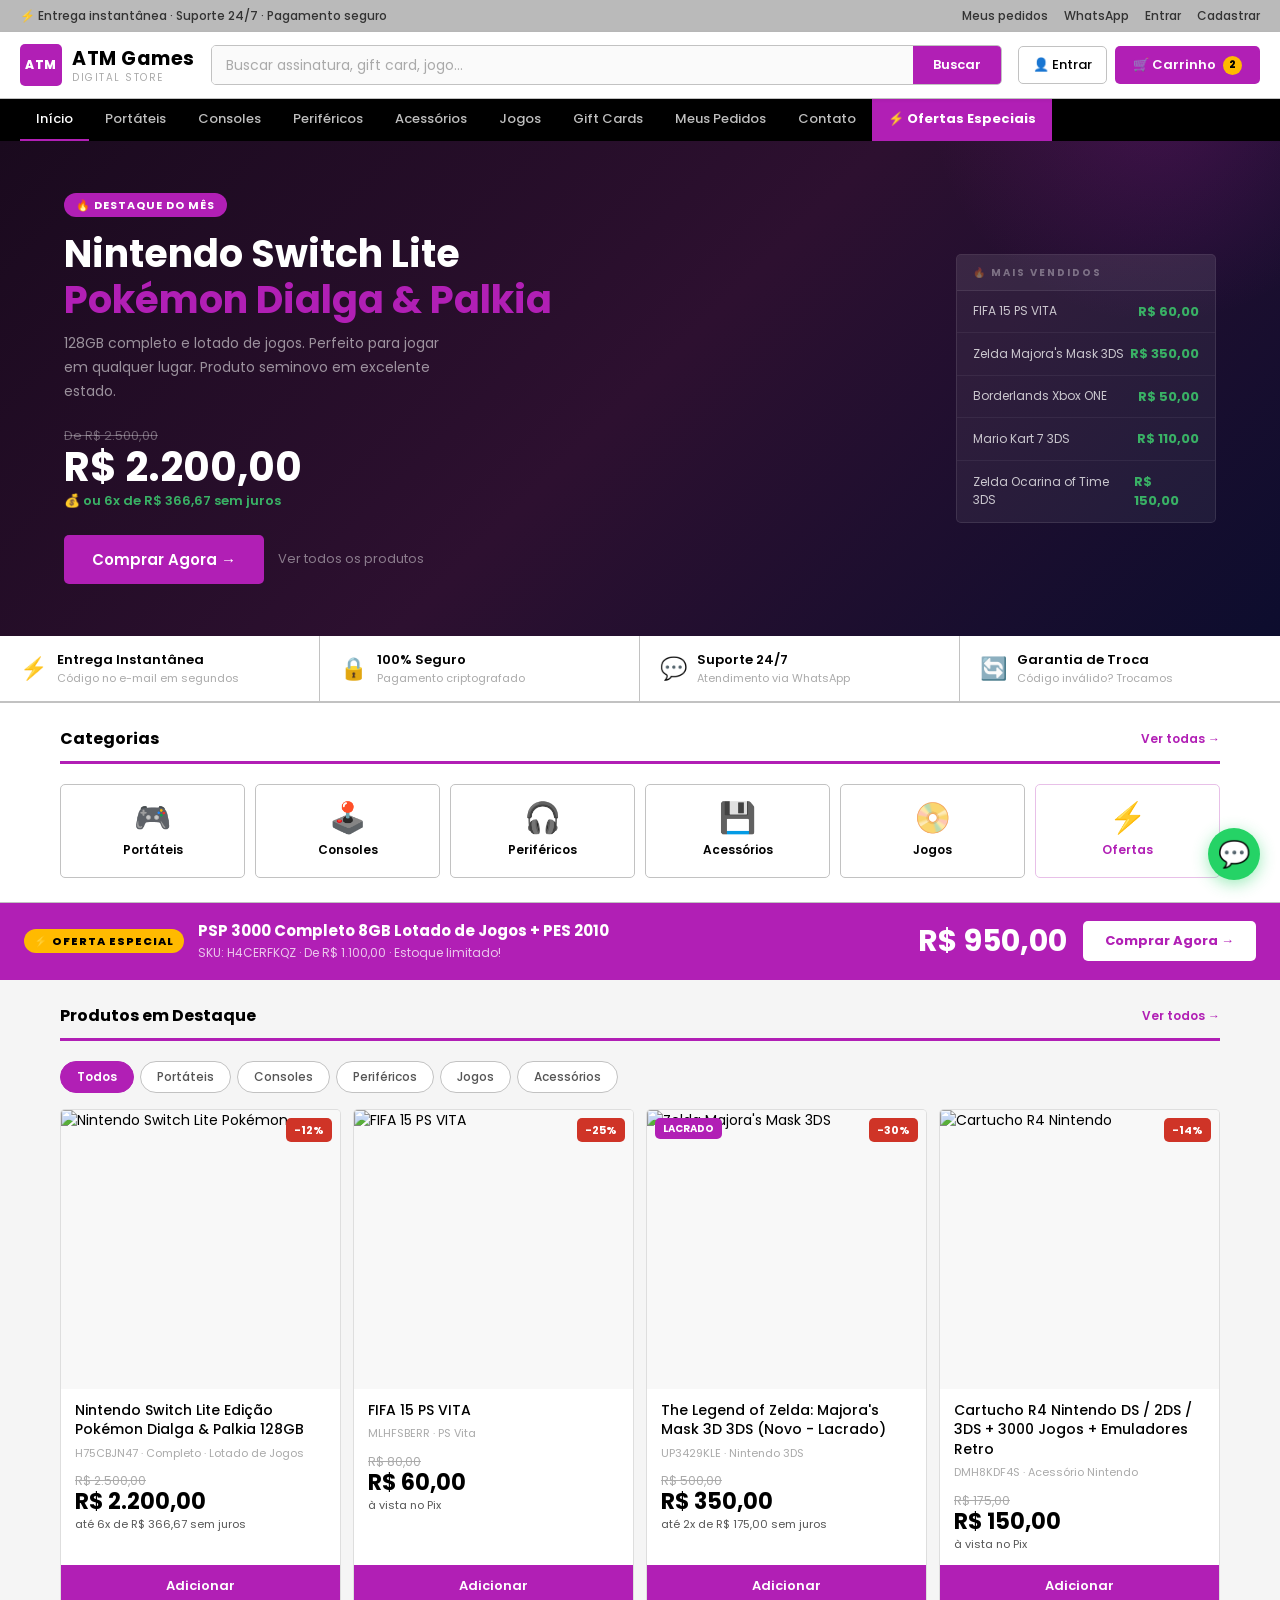
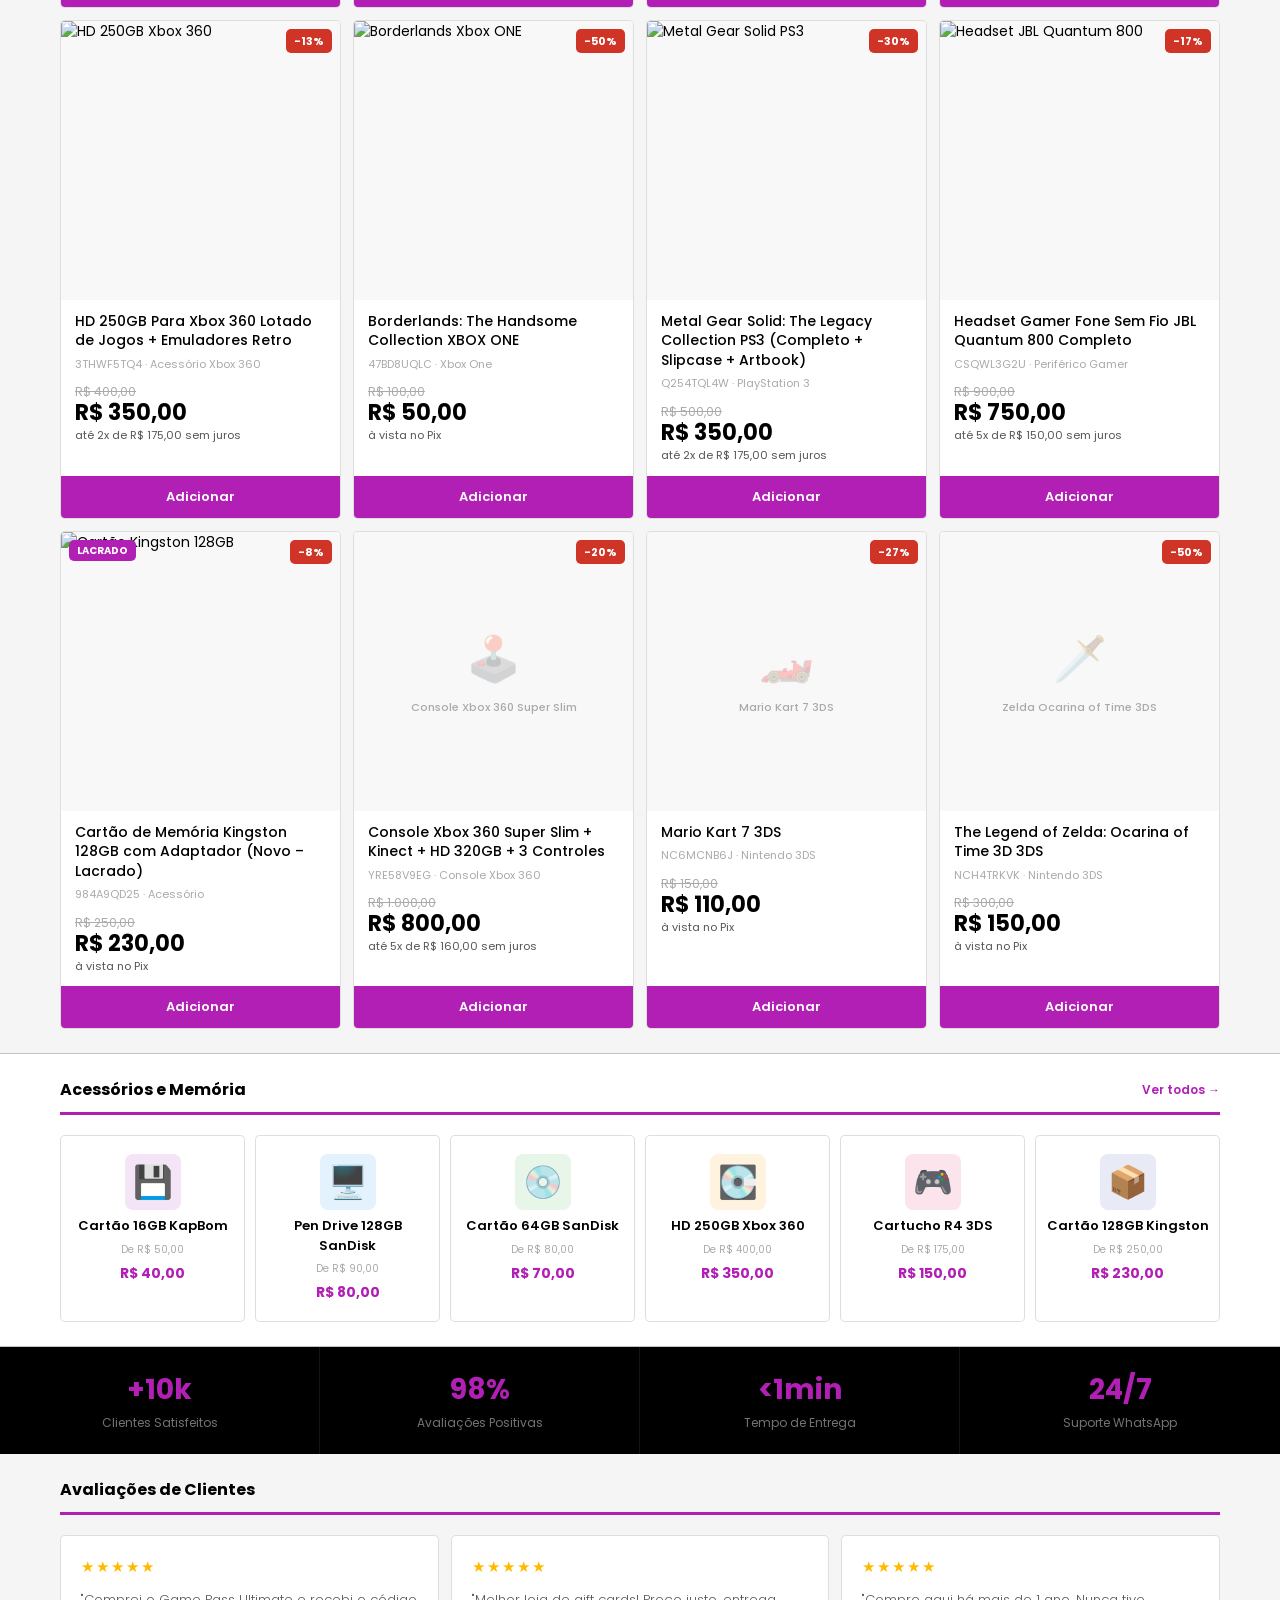
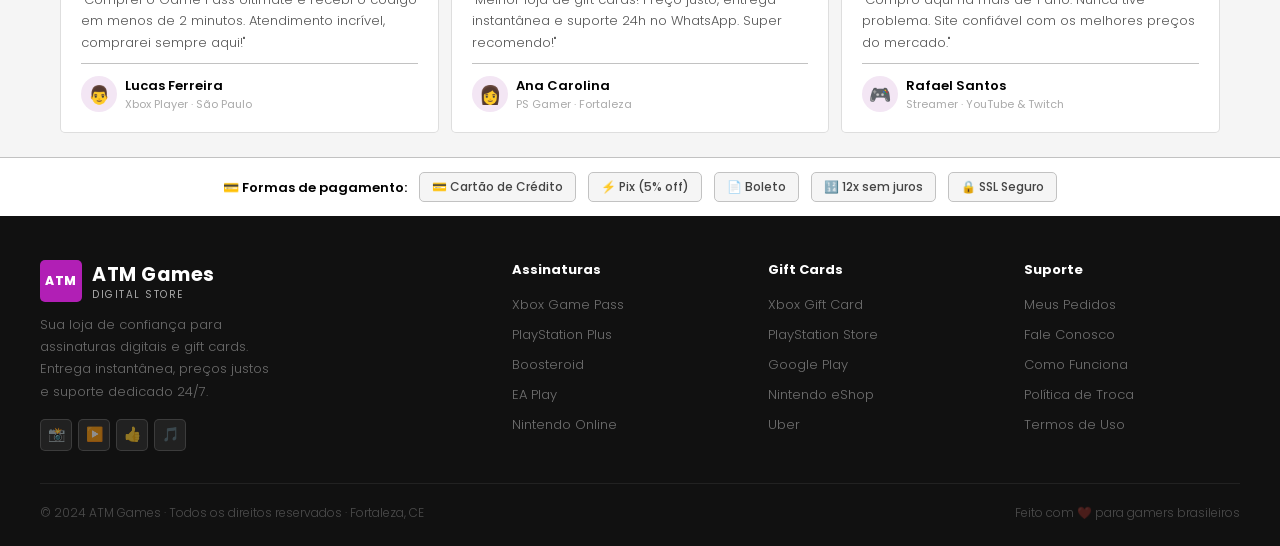
==== commit e510fde7: "Produtos reais do Tukanoo: imagens CDN, precos, SKUs, categorias corretas" ====
--- a/index.html
+++ b/index.html
@@ -3,7 +3,7 @@
 <head>
   <meta charset="UTF-8">
   <meta name="viewport" content="width=device-width, initial-scale=1.0">
-  <title>ATM Games - Assinaturas e Gift Cards Digitais</title>
+  <title>ATM Games - Consoles, Jogos e Acessórios</title>
   <link rel="preconnect" href="https://fonts.googleapis.com">
   <link rel="preconnect" href="https://fonts.gstatic.com" crossorigin>
   <link href="https://fonts.googleapis.com/css2?family=Poppins:wght@300;400;500;600;700;800&display=swap" rel="stylesheet">
@@ -558,15 +558,15 @@
 <!-- CATEGORY BAR -->
 <nav class="catbar">
   <a href="index.html" class="active">Início</a>
-  <a href="assinaturas.html">Xbox Game Pass</a>
-  <a href="assinaturas.html">PlayStation Plus</a>
-  <a href="assinaturas.html">EA Play</a>
-  <a href="assinaturas.html">Nintendo Online</a>
-  <a href="assinaturas.html">Cloud Gaming</a>
+  <a href="jogos.html">Portáteis</a>
+  <a href="jogos.html">Consoles</a>
+  <a href="jogos.html">Periféricos</a>
+  <a href="jogos.html">Acessórios</a>
+  <a href="jogos.html">Jogos</a>
   <a href="gift-cards.html">Gift Cards</a>
-  <a href="jogos.html">Jogos</a>
+  <a href="meus-pedidos.html">Meus Pedidos</a>
   <a href="contato.html">Contato</a>
-  <a href="assinaturas.html" class="catbar-promo">⚡ Ofertas Especiais</a>
+  <a href="jogos.html" class="catbar-promo">⚡ Ofertas Especiais</a>
 </nav>
 
 <!-- MOBILE MENU -->
@@ -593,39 +593,39 @@
   <div class="hero-wrap">
     <div>
       <div class="hero-badge">🔥 DESTAQUE DO MÊS</div>
-      <h1 class="hero-title">Xbox Game Pass<br><em>Ultimate</em></h1>
-      <p class="hero-desc">Mais de 100 jogos premium, Xbox Live Gold e EA Play incluídos. Código entregue em segundos no seu e-mail.</p>
+      <h1 class="hero-title">Nintendo Switch Lite<br><em>Pokémon Dialga & Palkia</em></h1>
+      <p class="hero-desc">128GB completo e lotado de jogos. Perfeito para jogar em qualquer lugar. Produto seminovo em excelente estado.</p>
       <div class="hero-price">
-        <p class="hero-old-price">De R$ 59,90</p>
-        <p class="hero-new-price">R$ 44,90</p>
-        <p class="hero-pix">💰 R$ 42,66 no Pix (5% off)</p>
+        <p class="hero-old-price">De R$ 2.500,00</p>
+        <p class="hero-new-price">R$ 2.200,00</p>
+        <p class="hero-pix">💰 ou 6x de R$ 366,67 sem juros</p>
       </div>
       <div class="hero-btns">
         <button class="hero-btn">Comprar Agora →</button>
-        <a href="assinaturas.html" class="hero-link">Ver todos os planos</a>
+        <a href="jogos.html" class="hero-link">Ver todos os produtos</a>
       </div>
     </div>
     <div class="hero-sidebar">
       <p class="hero-sidebar-title">🔥 Mais Vendidos</p>
-      <a href="assinaturas.html" class="hero-sidebar-item">
-        <span class="hero-sidebar-name">Game Pass PC · 3 Meses</span>
-        <span class="hero-sidebar-price">R$ 64,90</span>
+      <a href="jogos.html" class="hero-sidebar-item">
+        <span class="hero-sidebar-name">FIFA 15 PS VITA</span>
+        <span class="hero-sidebar-price">R$ 60,00</span>
       </a>
-      <a href="assinaturas.html" class="hero-sidebar-item">
-        <span class="hero-sidebar-name">PS Plus Essential · 3M</span>
-        <span class="hero-sidebar-price">R$ 89,90</span>
+      <a href="jogos.html" class="hero-sidebar-item">
+        <span class="hero-sidebar-name">Zelda Majora's Mask 3DS</span>
+        <span class="hero-sidebar-price">R$ 350,00</span>
       </a>
-      <a href="gift-cards.html" class="hero-sidebar-item">
-        <span class="hero-sidebar-name">Xbox Gift Card R$ 50</span>
+      <a href="jogos.html" class="hero-sidebar-item">
+        <span class="hero-sidebar-name">Borderlands Xbox ONE</span>
         <span class="hero-sidebar-price">R$ 50,00</span>
       </a>
-      <a href="assinaturas.html" class="hero-sidebar-item">
-        <span class="hero-sidebar-name">Boosteroid · 1 Mês</span>
-        <span class="hero-sidebar-price">R$ 24,90</span>
+      <a href="jogos.html" class="hero-sidebar-item">
+        <span class="hero-sidebar-name">Mario Kart 7 3DS</span>
+        <span class="hero-sidebar-price">R$ 110,00</span>
       </a>
-      <a href="assinaturas.html" class="hero-sidebar-item">
-        <span class="hero-sidebar-name">EA Play · 1 Mês</span>
-        <span class="hero-sidebar-price">R$ 19,90</span>
+      <a href="jogos.html" class="hero-sidebar-item">
+        <span class="hero-sidebar-name">Zelda Ocarina of Time 3DS</span>
+        <span class="hero-sidebar-price">R$ 150,00</span>
       </a>
     </div>
   </div>
@@ -656,15 +656,15 @@
   <div class="wrap">
     <div class="sec-hd">
       <h2>Categorias</h2>
-      <a href="assinaturas.html">Ver todas →</a>
+      <a href="jogos.html">Ver todas →</a>
     </div>
     <div class="cat-tiles">
-      <a href="assinaturas.html" class="cat-tile"><div class="cat-tile-ico">🎮</div><span class="cat-tile-name">Xbox Game Pass</span></a>
-      <a href="assinaturas.html" class="cat-tile"><div class="cat-tile-ico">🎮</div><span class="cat-tile-name">PlayStation Plus</span></a>
-      <a href="assinaturas.html" class="cat-tile"><div class="cat-tile-ico">☁️</div><span class="cat-tile-name">Cloud Gaming</span></a>
-      <a href="gift-cards.html" class="cat-tile"><div class="cat-tile-ico">🎁</div><span class="cat-tile-name">Gift Cards</span></a>
-      <a href="jogos.html" class="cat-tile"><div class="cat-tile-ico">🕹️</div><span class="cat-tile-name">Jogos PC</span></a>
-      <a href="assinaturas.html" class="cat-tile" style="border-color:#e8c0e8;"><div class="cat-tile-ico">⚡</div><span class="cat-tile-name" style="color:var(--primary);">Ofertas</span></a>
+      <a href="jogos.html" class="cat-tile"><div class="cat-tile-ico">🎮</div><span class="cat-tile-name">Portáteis</span></a>
+      <a href="jogos.html" class="cat-tile"><div class="cat-tile-ico">🕹️</div><span class="cat-tile-name">Consoles</span></a>
+      <a href="jogos.html" class="cat-tile"><div class="cat-tile-ico">🎧</div><span class="cat-tile-name">Periféricos</span></a>
+      <a href="jogos.html" class="cat-tile"><div class="cat-tile-ico">💾</div><span class="cat-tile-name">Acessórios</span></a>
+      <a href="jogos.html" class="cat-tile"><div class="cat-tile-ico">📀</div><span class="cat-tile-name">Jogos</span></a>
+      <a href="jogos.html" class="cat-tile" style="border-color:#e8c0e8;"><div class="cat-tile-ico">⚡</div><span class="cat-tile-name" style="color:var(--primary);">Ofertas</span></a>
     </div>
   </div>
 </div>
@@ -672,197 +672,289 @@
 <!-- OFERTA -->
 <div class="offer-banner">
   <div class="offer-left">
-    <span class="offer-badge">⚡ OFERTA DA SEMANA</span>
+    <span class="offer-badge">⚡ OFERTA ESPECIAL</span>
     <div>
-      <p class="offer-text">Game Pass Ultimate 3 Meses — Economize R$ 14,80!</p>
-      <p class="offer-sub">Válido até domingo · De R$ 134,70</p>
+      <p class="offer-text">PSP 3000 Completo 8GB Lotado de Jogos + PES 2010</p>
+      <p class="offer-sub">SKU: H4CERFKQZ · De R$ 1.100,00 · Estoque limitado!</p>
     </div>
   </div>
   <div style="display:flex;align-items:center;gap:16px;">
-    <span class="offer-price">R$ 119,90</span>
+    <span class="offer-price">R$ 950,00</span>
     <button class="offer-btn">Comprar Agora →</button>
   </div>
 </div>
 
-<!-- ASSINATURAS -->
+<!-- PRODUTOS -->
 <div class="section">
   <div class="wrap">
     <div class="sec-hd">
-      <h2>Assinaturas em Destaque</h2>
-      <a href="assinaturas.html">Ver todas →</a>
+      <h2>Produtos em Destaque</h2>
+      <a href="jogos.html">Ver todos →</a>
     </div>
     <div class="pills">
       <button class="pill on">Todos</button>
-      <button class="pill off">Xbox</button>
-      <button class="pill off">PlayStation</button>
-      <button class="pill off">Cloud Gaming</button>
-      <button class="pill off">EA Play</button>
+      <button class="pill off">Portáteis</button>
+      <button class="pill off">Consoles</button>
+      <button class="pill off">Periféricos</button>
+      <button class="pill off">Jogos</button>
+      <button class="pill off">Acessórios</button>
     </div>
     <div class="prod-grid">
 
       <div class="prod-card">
-        <a href="assinaturas.html" class="prod-img-wrap">
-          <div class="prod-placeholder"><div class="prod-placeholder-ico">🎮</div><div class="prod-placeholder-txt">Xbox Game Pass Ultimate</div></div>
+        <a href="https://www.tukanoo.com/nintendo-switch-lite-edicao-pokemon-dialga-palkia-completo-128gb-lotado-de-jogos" target="_blank" class="prod-img-wrap">
+          <img src="https://cdn.awsli.com.br/300x300/2832/2832937/produto/401065872/95c14630f17b4d69a43358dbe0cbaf71-oouqdrk2sx.jpg" alt="Nintendo Switch Lite Pokémon">
+          <span class="prod-badge-desc">-12%</span>
+        </a>
+        <div class="prod-info">
+          <a href="https://www.tukanoo.com/nintendo-switch-lite-edicao-pokemon-dialga-palkia-completo-128gb-lotado-de-jogos" target="_blank" class="prod-name">Nintendo Switch Lite Edição Pokémon Dialga & Palkia 128GB</a>
+          <span class="prod-sku">H75CBJN47 · Completo · Lotado de Jogos</span>
+          <div class="prod-preco-wrap">
+            <p class="prod-preco-de">R$ 2.500,00</p>
+            <p class="prod-preco-por">R$ 2.200,00</p>
+            <p class="prod-parcelas">até 6x de R$ 366,67 sem juros</p>
+          </div>
+        </div>
+        <button class="prod-btn">Adicionar</button>
+      </div>
+
+      <div class="prod-card">
+        <a href="https://www.tukanoo.com/fifa-15-ps-vita" target="_blank" class="prod-img-wrap">
+          <img src="https://cdn.awsli.com.br/300x300/2832/2832937/produto/400643162/20260503_171233-hbs1abmf1n.jpg" alt="FIFA 15 PS VITA">
           <span class="prod-badge-desc">-25%</span>
         </a>
         <div class="prod-info">
-          <a href="assinaturas.html" class="prod-name">Xbox Game Pass Ultimate · 1 Mês</a>
-          <span class="prod-sku">100+ jogos · Xbox Gold + EA Play</span>
+          <a href="https://www.tukanoo.com/fifa-15-ps-vita" target="_blank" class="prod-name">FIFA 15 PS VITA</a>
+          <span class="prod-sku">MLHFSBERR · PS Vita</span>
           <div class="prod-preco-wrap">
-            <p class="prod-preco-de">R$ 59,90</p>
-            <p class="prod-preco-por">R$ 44,90</p>
-            <p class="prod-parcelas">ou 12x de R$ 4,39 sem juros</p>
-            <p class="prod-pix">💰 R$ 42,66 no Pix</p>
+            <p class="prod-preco-de">R$ 80,00</p>
+            <p class="prod-preco-por">R$ 60,00</p>
+            <p class="prod-parcelas">à vista no Pix</p>
           </div>
         </div>
         <button class="prod-btn">Adicionar</button>
       </div>
 
       <div class="prod-card">
-        <a href="assinaturas.html" class="prod-img-wrap">
-          <div class="prod-placeholder"><div class="prod-placeholder-ico">🎮</div><div class="prod-placeholder-txt">Game Pass Core 12 Meses</div></div>
+        <a href="https://www.tukanoo.com/the-legend-of-zelda-majoras-mask-3d-3ds-novo-lacrado" target="_blank" class="prod-img-wrap">
+          <img src="https://cdn.awsli.com.br/300x300/2832/2832937/produto/399480121/20260301_091808-2cph59atmf.jpg" alt="Zelda Majora's Mask 3DS">
+          <span class="prod-badge-desc">-30%</span>
+          <span class="prod-badge-new">LACRADO</span>
+        </a>
+        <div class="prod-info">
+          <a href="https://www.tukanoo.com/the-legend-of-zelda-majoras-mask-3d-3ds-novo-lacrado" target="_blank" class="prod-name">The Legend of Zelda: Majora's Mask 3D 3DS (Novo - Lacrado)</a>
+          <span class="prod-sku">UP3429KLE · Nintendo 3DS</span>
+          <div class="prod-preco-wrap">
+            <p class="prod-preco-de">R$ 500,00</p>
+            <p class="prod-preco-por">R$ 350,00</p>
+            <p class="prod-parcelas">até 2x de R$ 175,00 sem juros</p>
+          </div>
+        </div>
+        <button class="prod-btn">Adicionar</button>
+      </div>
+
+      <div class="prod-card">
+        <a href="https://www.tukanoo.com/cartucho-r4-nintendo-ds-2ds-3ds-3000-jogos-emuladores-retro" target="_blank" class="prod-img-wrap">
+          <img src="https://cdn.awsli.com.br/300x300/2832/2832937/produto/399411208/20260301_091619-she98vnect.jpg" alt="Cartucho R4 Nintendo">
+          <span class="prod-badge-desc">-14%</span>
+        </a>
+        <div class="prod-info">
+          <a href="https://www.tukanoo.com/cartucho-r4-nintendo-ds-2ds-3ds-3000-jogos-emuladores-retro" target="_blank" class="prod-name">Cartucho R4 Nintendo DS / 2DS / 3DS + 3000 Jogos + Emuladores Retro</a>
+          <span class="prod-sku">DMH8KDF4S · Acessório Nintendo</span>
+          <div class="prod-preco-wrap">
+            <p class="prod-preco-de">R$ 175,00</p>
+            <p class="prod-preco-por">R$ 150,00</p>
+            <p class="prod-parcelas">à vista no Pix</p>
+          </div>
+        </div>
+        <button class="prod-btn">Adicionar</button>
+      </div>
+
+      <div class="prod-card">
+        <a href="https://www.tukanoo.com/hd-250gb-para-xbox-360-lotado-de-jogos-emuladores-retro" target="_blank" class="prod-img-wrap">
+          <img src="https://cdn.awsli.com.br/300x300/2832/2832937/produto/400935877/ee333f7d6aa349b6b07ffadfaec968b2-sfdx4wpre1.png" alt="HD 250GB Xbox 360">
+          <span class="prod-badge-desc">-13%</span>
+        </a>
+        <div class="prod-info">
+          <a href="https://www.tukanoo.com/hd-250gb-para-xbox-360-lotado-de-jogos-emuladores-retro" target="_blank" class="prod-name">HD 250GB Para Xbox 360 Lotado de Jogos + Emuladores Retro</a>
+          <span class="prod-sku">3THWF5TQ4 · Acessório Xbox 360</span>
+          <div class="prod-preco-wrap">
+            <p class="prod-preco-de">R$ 400,00</p>
+            <p class="prod-preco-por">R$ 350,00</p>
+            <p class="prod-parcelas">até 2x de R$ 175,00 sem juros</p>
+          </div>
+        </div>
+        <button class="prod-btn">Adicionar</button>
+      </div>
+
+      <div class="prod-card">
+        <a href="https://www.tukanoo.com/borderlands-the-handsome-collection-xbox-one" target="_blank" class="prod-img-wrap">
+          <img src="https://cdn.awsli.com.br/300x300/2832/2832937/produto/398991581/20260205_064035-8uy8npvd3e.jpg" alt="Borderlands Xbox ONE">
+          <span class="prod-badge-desc">-50%</span>
+        </a>
+        <div class="prod-info">
+          <a href="https://www.tukanoo.com/borderlands-the-handsome-collection-xbox-one" target="_blank" class="prod-name">Borderlands: The Handsome Collection XBOX ONE</a>
+          <span class="prod-sku">47BD8UQLC · Xbox One</span>
+          <div class="prod-preco-wrap">
+            <p class="prod-preco-de">R$ 100,00</p>
+            <p class="prod-preco-por">R$ 50,00</p>
+            <p class="prod-parcelas">à vista no Pix</p>
+          </div>
+        </div>
+        <button class="prod-btn">Adicionar</button>
+      </div>
+
+      <div class="prod-card">
+        <a href="https://www.tukanoo.com/metal-gear-solid-the-legacy-collection-ps3-completo-slipcase-artbook" target="_blank" class="prod-img-wrap">
+          <img src="https://cdn.awsli.com.br/300x300/2832/2832937/produto/382939223/20251130_173154-9x7do5vyph.jpg" alt="Metal Gear Solid PS3">
+          <span class="prod-badge-desc">-30%</span>
+        </a>
+        <div class="prod-info">
+          <a href="https://www.tukanoo.com/metal-gear-solid-the-legacy-collection-ps3-completo-slipcase-artbook" target="_blank" class="prod-name">Metal Gear Solid: The Legacy Collection PS3 (Completo + Slipcase + Artbook)</a>
+          <span class="prod-sku">Q254TQL4W · PlayStation 3</span>
+          <div class="prod-preco-wrap">
+            <p class="prod-preco-de">R$ 500,00</p>
+            <p class="prod-preco-por">R$ 350,00</p>
+            <p class="prod-parcelas">até 2x de R$ 175,00 sem juros</p>
+          </div>
+        </div>
+        <button class="prod-btn">Adicionar</button>
+      </div>
+
+      <div class="prod-card">
+        <a href="https://www.tukanoo.com/headset-gamer-fone-sem-fio-jbl-quantum-800-completo" target="_blank" class="prod-img-wrap">
+          <img src="https://cdn.awsli.com.br/300x300/2832/2832937/produto/399575884/20260315_170248-bsg8l70rpk.jpg" alt="Headset JBL Quantum 800">
           <span class="prod-badge-desc">-17%</span>
         </a>
         <div class="prod-info">
-          <a href="assinaturas.html" class="prod-name">Game Pass Core · 12 Meses</a>
-          <span class="prod-sku">Online multijogador · Melhor custo</span>
+          <a href="https://www.tukanoo.com/headset-gamer-fone-sem-fio-jbl-quantum-800-completo" target="_blank" class="prod-name">Headset Gamer Fone Sem Fio JBL Quantum 800 Completo</a>
+          <span class="prod-sku">CSQWL3G2U · Periférico Gamer</span>
           <div class="prod-preco-wrap">
-            <p class="prod-preco-de">R$ 179,90</p>
-            <p class="prod-preco-por">R$ 149,90</p>
-            <p class="prod-parcelas">ou 12x de R$ 14,78 sem juros</p>
-            <p class="prod-pix">💰 R$ 142,41 no Pix</p>
+            <p class="prod-preco-de">R$ 900,00</p>
+            <p class="prod-preco-por">R$ 750,00</p>
+            <p class="prod-parcelas">até 5x de R$ 150,00 sem juros</p>
           </div>
         </div>
         <button class="prod-btn">Adicionar</button>
       </div>
 
       <div class="prod-card">
-        <a href="assinaturas.html" class="prod-img-wrap">
-          <div class="prod-placeholder"><div class="prod-placeholder-ico">🎮</div><div class="prod-placeholder-txt">PlayStation Plus Essential</div></div>
-          <span class="prod-badge-desc">-22%</span>
+        <a href="https://www.tukanoo.com/cartao-de-memoria-kingston-128gb-com-adaptador-novo-lacrado" target="_blank" class="prod-img-wrap">
+          <img src="https://cdn.awsli.com.br/300x300/2832/2832937/produto/399831637/20260324_180920-ljrs8oekcc.jpg" alt="Cartão Kingston 128GB">
+          <span class="prod-badge-desc">-8%</span>
+          <span class="prod-badge-new">LACRADO</span>
         </a>
         <div class="prod-info">
-          <a href="assinaturas.html" class="prod-name">PlayStation Plus Essential · 3 Meses</a>
-          <span class="prod-sku">Jogos mensais grátis + online</span>
+          <a href="https://www.tukanoo.com/cartao-de-memoria-kingston-128gb-com-adaptador-novo-lacrado" target="_blank" class="prod-name">Cartão de Memória Kingston 128GB com Adaptador (Novo – Lacrado)</a>
+          <span class="prod-sku">984A9QD25 · Acessório</span>
           <div class="prod-preco-wrap">
-            <p class="prod-preco-de">R$ 114,90</p>
-            <p class="prod-preco-por">R$ 89,90</p>
-            <p class="prod-parcelas">ou 12x de R$ 8,84 sem juros</p>
-            <p class="prod-pix">💰 R$ 85,41 no Pix</p>
+            <p class="prod-preco-de">R$ 250,00</p>
+            <p class="prod-preco-por">R$ 230,00</p>
+            <p class="prod-parcelas">à vista no Pix</p>
           </div>
         </div>
         <button class="prod-btn">Adicionar</button>
       </div>
 
       <div class="prod-card">
-        <a href="assinaturas.html" class="prod-img-wrap">
-          <div class="prod-placeholder"><div class="prod-placeholder-ico">☁️</div><div class="prod-placeholder-txt">Boosteroid Cloud Gaming</div></div>
-          <span class="prod-badge-desc">-29%</span>
-        </a>
-        <div class="prod-info">
-          <a href="assinaturas.html" class="prod-name">Boosteroid Cloud Gaming · 1 Mês</a>
-          <span class="prod-sku">Sem hardware · Qualquer tela</span>
-          <div class="prod-preco-wrap">
-            <p class="prod-preco-de">R$ 34,90</p>
-            <p class="prod-preco-por">R$ 24,90</p>
-            <p class="prod-parcelas">ou 12x de R$ 2,44 sem juros</p>
-            <p class="prod-pix">💰 R$ 23,66 no Pix</p>
-          </div>
-        </div>
-        <button class="prod-btn">Adicionar</button>
-      </div>
-
-      <div class="prod-card">
-        <a href="assinaturas.html" class="prod-img-wrap">
-          <div class="prod-placeholder"><div class="prod-placeholder-ico">🎮</div><div class="prod-placeholder-txt">PlayStation Plus Extra</div></div>
+        <a href="https://www.tukanoo.com/console-xbox-360-super-slim-kinect-hd-320gb-lotado-de-jogos-3-controles" target="_blank" class="prod-img-wrap">
+          <div class="prod-placeholder"><div class="prod-placeholder-ico">🕹️</div><div class="prod-placeholder-txt">Console Xbox 360 Super Slim</div></div>
           <span class="prod-badge-desc">-20%</span>
         </a>
         <div class="prod-info">
-          <a href="assinaturas.html" class="prod-name">PlayStation Plus Extra · 1 Mês</a>
-          <span class="prod-sku">400+ jogos PS4 e PS5</span>
+          <a href="https://www.tukanoo.com/console-xbox-360-super-slim-kinect-hd-320gb-lotado-de-jogos-3-controles" target="_blank" class="prod-name">Console Xbox 360 Super Slim + Kinect + HD 320GB + 3 Controles</a>
+          <span class="prod-sku">YRE58V9EG · Console Xbox 360</span>
           <div class="prod-preco-wrap">
-            <p class="prod-preco-de">R$ 68,90</p>
-            <p class="prod-preco-por">R$ 54,90</p>
-            <p class="prod-parcelas">ou 12x de R$ 5,40 sem juros</p>
-            <p class="prod-pix">💰 R$ 52,16 no Pix</p>
+            <p class="prod-preco-de">R$ 1.000,00</p>
+            <p class="prod-preco-por">R$ 800,00</p>
+            <p class="prod-parcelas">até 5x de R$ 160,00 sem juros</p>
           </div>
         </div>
         <button class="prod-btn">Adicionar</button>
       </div>
 
       <div class="prod-card">
-        <a href="assinaturas.html" class="prod-img-wrap">
-          <div class="prod-placeholder"><div class="prod-placeholder-ico">⚽</div><div class="prod-placeholder-txt">EA Play 1 Mês</div></div>
-          <span class="prod-badge-desc">-34%</span>
+        <a href="https://www.tukanoo.com/mario-kart-7-3ds" target="_blank" class="prod-img-wrap">
+          <div class="prod-placeholder"><div class="prod-placeholder-ico">🏎️</div><div class="prod-placeholder-txt">Mario Kart 7 3DS</div></div>
+          <span class="prod-badge-desc">-27%</span>
         </a>
         <div class="prod-info">
-          <a href="assinaturas.html" class="prod-name">EA Play · 1 Mês</a>
-          <span class="prod-sku">FIFA, Battlefield, Apex Legends</span>
+          <a href="https://www.tukanoo.com/mario-kart-7-3ds" target="_blank" class="prod-name">Mario Kart 7 3DS</a>
+          <span class="prod-sku">NC6MCNB6J · Nintendo 3DS</span>
           <div class="prod-preco-wrap">
-            <p class="prod-preco-de">R$ 29,90</p>
-            <p class="prod-preco-por">R$ 19,90</p>
-            <p class="prod-parcelas">ou 12x de R$ 1,96 sem juros</p>
-            <p class="prod-pix">💰 R$ 18,91 no Pix</p>
+            <p class="prod-preco-de">R$ 150,00</p>
+            <p class="prod-preco-por">R$ 110,00</p>
+            <p class="prod-parcelas">à vista no Pix</p>
           </div>
         </div>
         <button class="prod-btn">Adicionar</button>
       </div>
 
       <div class="prod-card">
-        <a href="assinaturas.html" class="prod-img-wrap">
-          <div class="prod-placeholder"><div class="prod-placeholder-ico">💻</div><div class="prod-placeholder-txt">Game Pass PC 3 Meses</div></div>
-          <span class="prod-badge-desc">-13%</span>
+        <a href="https://www.tukanoo.com/the-legend-of-zelda-ocarina-of-time-3d-3ds" target="_blank" class="prod-img-wrap">
+          <div class="prod-placeholder"><div class="prod-placeholder-ico">🗡️</div><div class="prod-placeholder-txt">Zelda Ocarina of Time 3DS</div></div>
+          <span class="prod-badge-desc">-50%</span>
         </a>
         <div class="prod-info">
-          <a href="assinaturas.html" class="prod-name">Game Pass PC · 3 Meses</a>
-          <span class="prod-sku">Acesso ilimitado no PC</span>
+          <a href="https://www.tukanoo.com/the-legend-of-zelda-ocarina-of-time-3d-3ds" target="_blank" class="prod-name">The Legend of Zelda: Ocarina of Time 3D 3DS</a>
+          <span class="prod-sku">NCH4TRKVK · Nintendo 3DS</span>
           <div class="prod-preco-wrap">
-            <p class="prod-preco-de">R$ 74,90</p>
-            <p class="prod-preco-por">R$ 64,90</p>
-            <p class="prod-parcelas">ou 12x de R$ 6,39 sem juros</p>
-            <p class="prod-pix">💰 R$ 61,66 no Pix</p>
+            <p class="prod-preco-de">R$ 300,00</p>
+            <p class="prod-preco-por">R$ 150,00</p>
+            <p class="prod-parcelas">à vista no Pix</p>
           </div>
         </div>
         <button class="prod-btn">Adicionar</button>
       </div>
 
-      <div class="prod-card">
-        <a href="assinaturas.html" class="prod-img-wrap">
-          <div class="prod-placeholder"><div class="prod-placeholder-ico">🎮</div><div class="prod-placeholder-txt">Game Pass Ultimate Compartilhado</div></div>
-          <span class="prod-badge-desc">-40%</span>
-          <span class="prod-badge-new">OFERTA</span>
-        </a>
-        <div class="prod-info">
-          <a href="assinaturas.html" class="prod-name">Game Pass Ultimate Compartilhado · 1 Mês</a>
-          <span class="prod-sku">Mesmos benefícios, menor preço</span>
-          <div class="prod-preco-wrap">
-            <p class="prod-preco-de">R$ 24,90</p>
-            <p class="prod-preco-por">R$ 14,90</p>
-            <p class="prod-parcelas">ou 12x de R$ 1,46 sem juros</p>
-            <p class="prod-pix">💰 R$ 14,16 no Pix</p>
-          </div>
-        </div>
-        <button class="prod-btn">Adicionar</button>
-      </div>
-
     </div>
   </div>
 </div>
 
-<!-- GIFT CARDS -->
+<!-- MAIS PRODUTOS -->
 <div class="section section-white">
   <div class="wrap">
     <div class="sec-hd">
-      <h2>Gift Cards</h2>
-      <a href="gift-cards.html">Ver todos →</a>
+      <h2>Acessórios e Memória</h2>
+      <a href="jogos.html">Ver todos →</a>
     </div>
     <div class="gift-grid">
-      <a href="gift-cards.html" class="gift-card"><div class="gift-ico" style="background:#e8f5e9;">🟢</div><span class="gift-name">Xbox</span><span class="gift-from">A partir de</span><span class="gift-price">R$ 25,00</span></a>
-      <a href="gift-cards.html" class="gift-card"><div class="gift-ico" style="background:#e8eaf6;">🔵</div><span class="gift-name">PlayStation</span><span class="gift-from">A partir de</span><span class="gift-price">R$ 30,00</span></a>
-      <a href="gift-cards.html" class="gift-card"><div class="gift-ico" style="background:#fce4ec;">🔴</div><span class="gift-name">Roblox</span><span class="gift-from">A partir de</span><span class="gift-price">R$ 15,00</span></a>
-      <a href="gift-cards.html" class="gift-card"><div class="gift-ico" style="background:#fff3e0;">🎌</div><span class="gift-name">Nintendo</span><span class="gift-from">A partir de</span><span class="gift-price">R$ 60,00</span></a>
-      <a href="gift-cards.html" class="gift-card"><div class="gift-ico" style="background:#e8f5e9;">▶️</div><span class="gift-name">Google Play</span><span class="gift-from">A partir de</span><span class="gift-price">R$ 15,00</span></a>
-      <a href="gift-cards.html" class="gift-card"><div class="gift-ico" style="background:#212121;border-radius:8px;">🚗</div><span class="gift-name">Uber</span><span class="gift-from">A partir de</span><span class="gift-price">R$ 50,00</span></a>
+      <a href="https://www.tukanoo.com/cartao-de-memoria-kapbom-16gb-com-adaptador-novo-e-lacrado" target="_blank" class="gift-card">
+        <div class="gift-ico" style="background:#f3e5f5;">💾</div>
+        <span class="gift-name">Cartão 16GB KapBom</span>
+        <span class="gift-from">De R$ 50,00</span>
+        <span class="gift-price">R$ 40,00</span>
+      </a>
+      <a href="https://www.tukanoo.com/pen-drive-128gb-sandisk-ultra-shift-usb-32-novo-e-lacrado" target="_blank" class="gift-card">
+        <div class="gift-ico" style="background:#e3f2fd;">🖥️</div>
+        <span class="gift-name">Pen Drive 128GB SanDisk</span>
+        <span class="gift-from">De R$ 90,00</span>
+        <span class="gift-price">R$ 80,00</span>
+      </a>
+      <a href="https://www.tukanoo.com/cartao-de-memoria-sandisk-ultra-64gb" target="_blank" class="gift-card">
+        <div class="gift-ico" style="background:#e8f5e9;">💿</div>
+        <span class="gift-name">Cartão 64GB SanDisk</span>
+        <span class="gift-from">De R$ 80,00</span>
+        <span class="gift-price">R$ 70,00</span>
+      </a>
+      <a href="https://www.tukanoo.com/hd-250gb-para-xbox-360-lotado-de-jogos-emuladores-retro" target="_blank" class="gift-card">
+        <div class="gift-ico" style="background:#fff3e0;">💽</div>
+        <span class="gift-name">HD 250GB Xbox 360</span>
+        <span class="gift-from">De R$ 400,00</span>
+        <span class="gift-price">R$ 350,00</span>
+      </a>
+      <a href="https://www.tukanoo.com/cartucho-r4-nintendo-ds-2ds-3ds-3000-jogos-emuladores-retro" target="_blank" class="gift-card">
+        <div class="gift-ico" style="background:#fce4ec;">🎮</div>
+        <span class="gift-name">Cartucho R4 3DS</span>
+        <span class="gift-from">De R$ 175,00</span>
+        <span class="gift-price">R$ 150,00</span>
+      </a>
+      <a href="https://www.tukanoo.com/cartao-de-memoria-kingston-128gb-com-adaptador-novo-lacrado" target="_blank" class="gift-card">
+        <div class="gift-ico" style="background:#e8eaf6;">📦</div>
+        <span class="gift-name">Cartão 128GB Kingston</span>
+        <span class="gift-from">De R$ 250,00</span>
+        <span class="gift-price">R$ 230,00</span>
+      </a>
     </div>
   </div>
 </div>
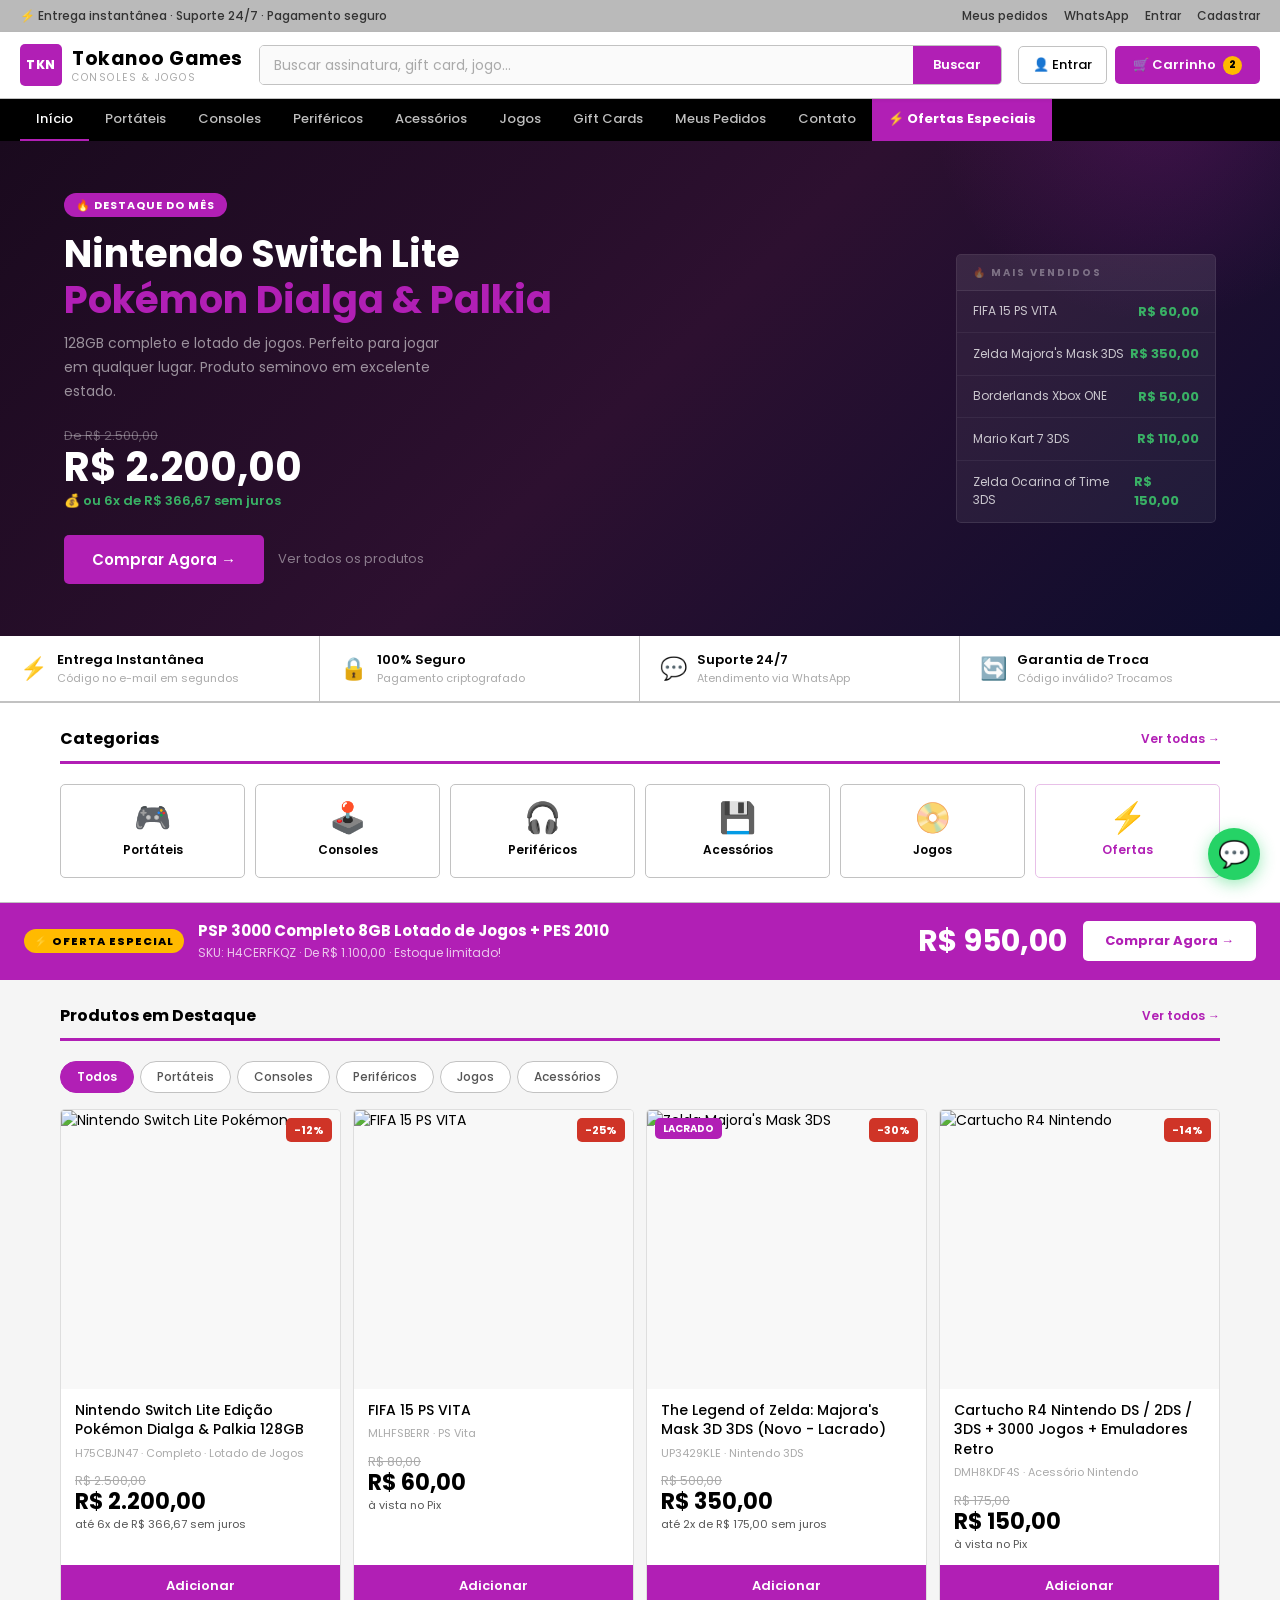
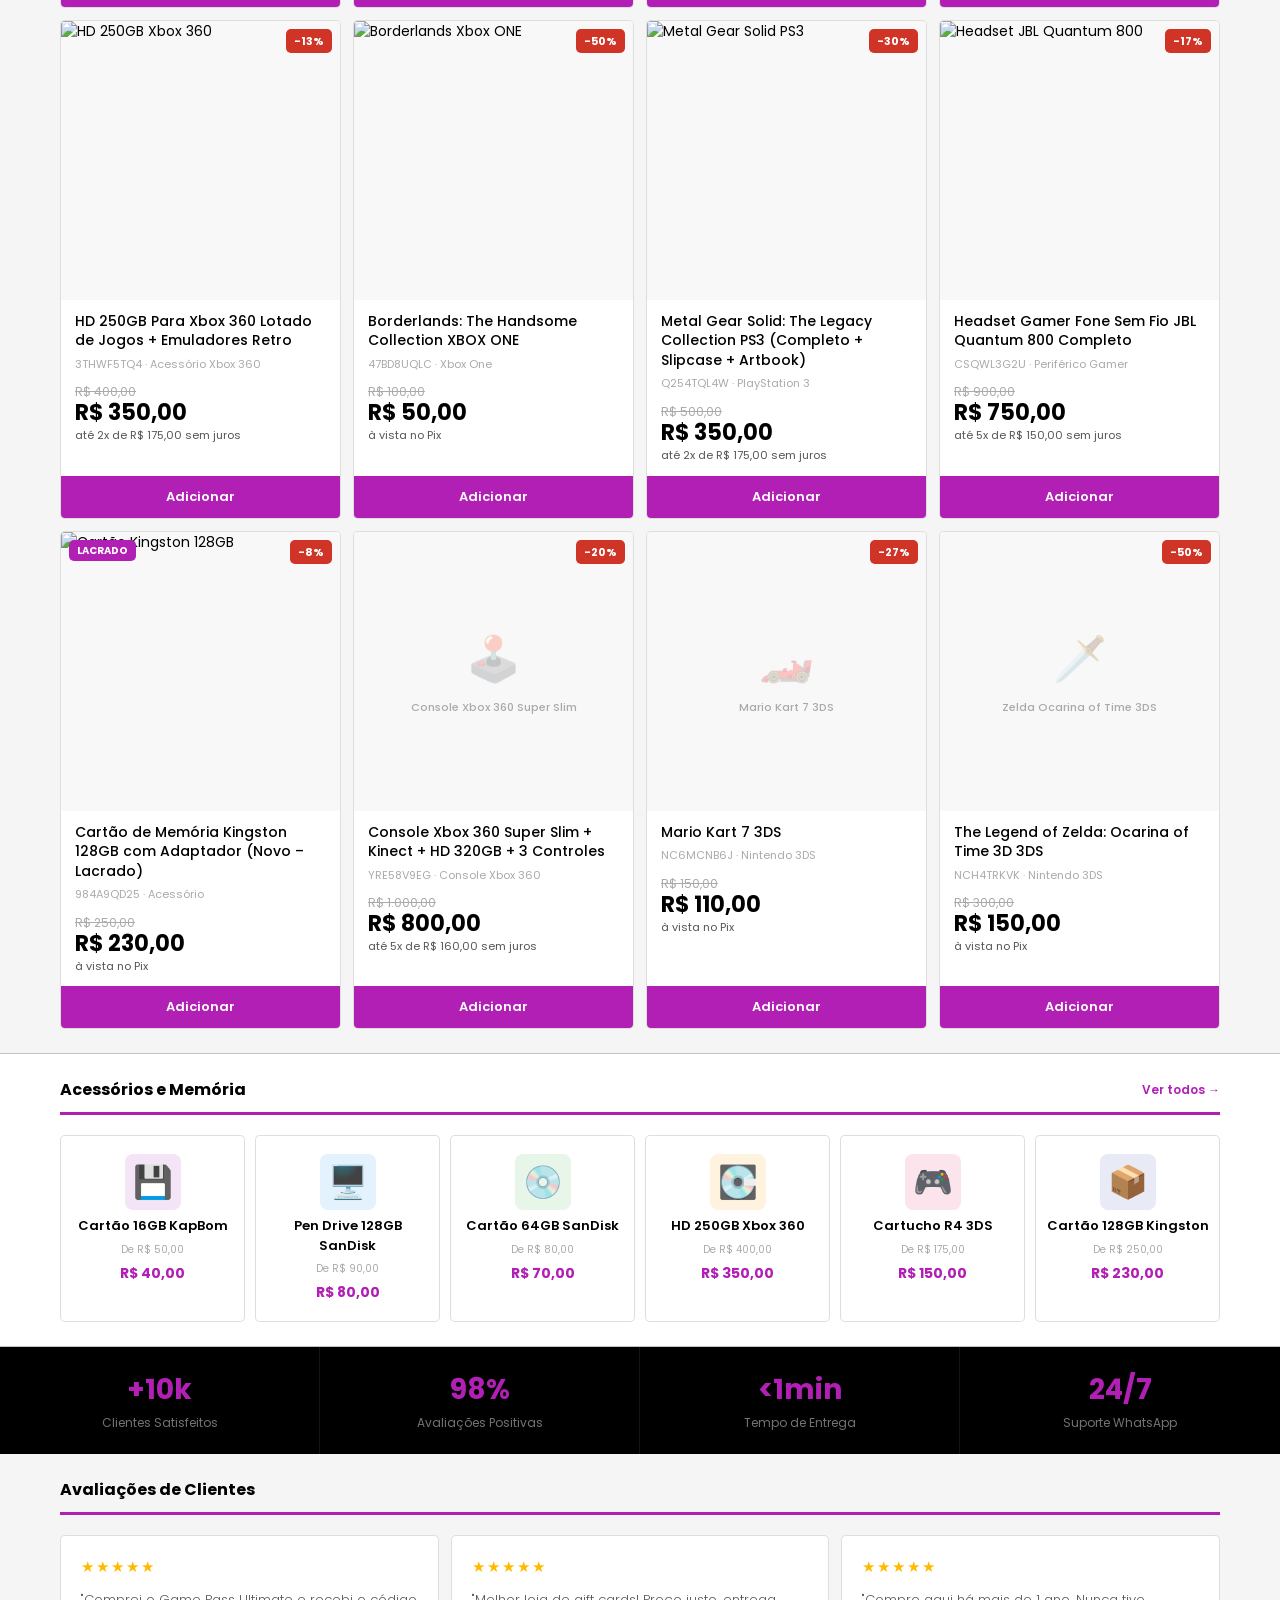
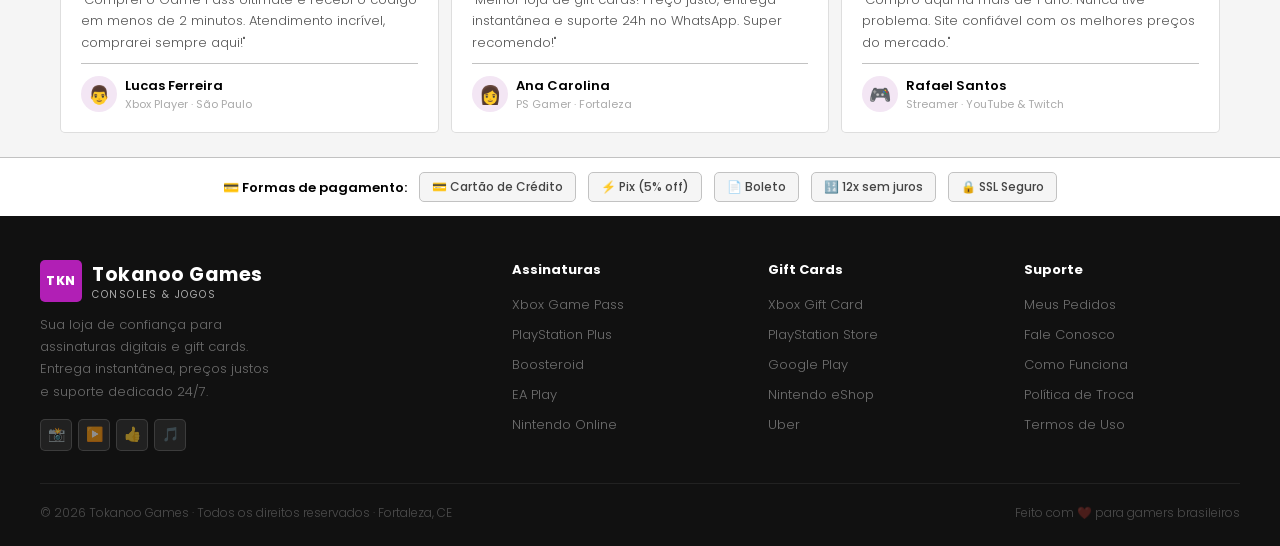
==== commit 65b955a5: "Renomeia tudo para Tokanoo Games" ====
--- a/index.html
+++ b/index.html
@@ -3,7 +3,7 @@
 <head>
   <meta charset="UTF-8">
   <meta name="viewport" content="width=device-width, initial-scale=1.0">
-  <title>ATM Games - Consoles, Jogos e Acessórios</title>
+  <title>Tokanoo Games - Consoles, Jogos e Acessórios</title>
   <link rel="preconnect" href="https://fonts.googleapis.com">
   <link rel="preconnect" href="https://fonts.gstatic.com" crossorigin>
   <link href="https://fonts.googleapis.com/css2?family=Poppins:wght@300;400;500;600;700;800&display=swap" rel="stylesheet">
@@ -532,10 +532,10 @@
 <!-- HEADER -->
 <header class="header">
   <a href="index.html" class="logo">
-    <div class="logo-icon">ATM</div>
+    <div class="logo-icon">TKN</div>
     <div>
-      <span class="logo-text">ATM Games</span>
-      <span class="logo-sub">Digital Store</span>
+      <span class="logo-text">Tokanoo Games</span>
+      <span class="logo-sub">Consoles & Jogos</span>
     </div>
   </a>
 
@@ -573,8 +573,8 @@
 <div class="mobile-menu" id="mobileMenu">
   <div class="mobile-menu-header">
     <div class="logo">
-      <div class="logo-icon">ATM</div>
-      <span class="logo-text">ATM Games</span>
+      <div class="logo-icon">TKN</div>
+      <span class="logo-text">Tokanoo Games</span>
     </div>
     <button class="mobile-menu-close" id="closeMenu">✕</button>
   </div>
@@ -1015,10 +1015,10 @@
   <div class="footer-grid">
     <div>
       <div class="logo">
-        <div class="logo-icon">ATM</div>
+        <div class="logo-icon">TKN</div>
         <div>
-          <span class="logo-text" style="color:#fff;">ATM Games</span>
-          <span class="logo-sub">Digital Store</span>
+          <span class="logo-text" style="color:#fff;">Tokanoo Games</span>
+          <span class="logo-sub">Consoles & Jogos</span>
         </div>
       </div>
       <p class="footer-desc">Sua loja de confiança para assinaturas digitais e gift cards. Entrega instantânea, preços justos e suporte dedicado 24/7.</p>
@@ -1061,7 +1061,7 @@
     </div>
   </div>
   <div class="footer-bottom">
-    <p class="footer-btm">© 2024 ATM Games · Todos os direitos reservados · Fortaleza, CE</p>
+    <p class="footer-btm">© 2026 Tokanoo Games · Todos os direitos reservados · Fortaleza, CE</p>
     <p class="footer-btm">Feito com ❤️ para gamers brasileiros</p>
   </div>
 </footer>
